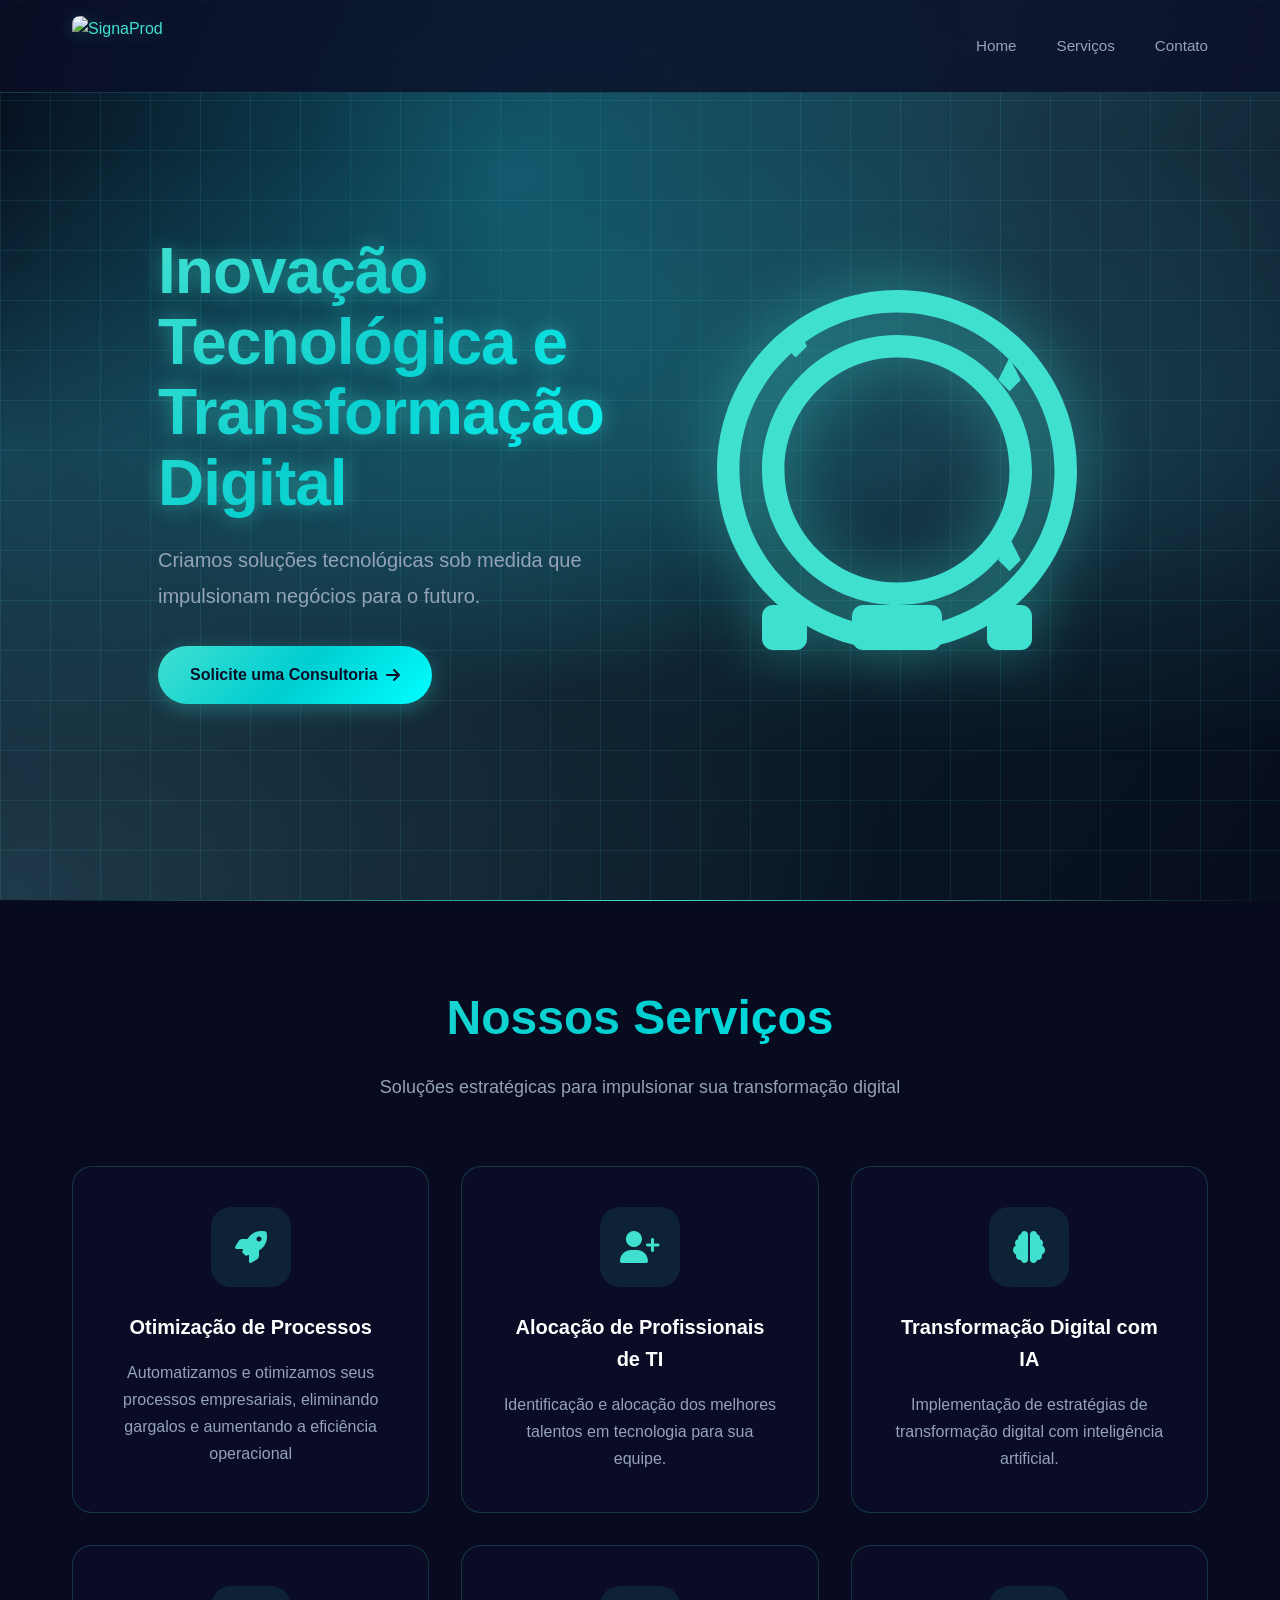
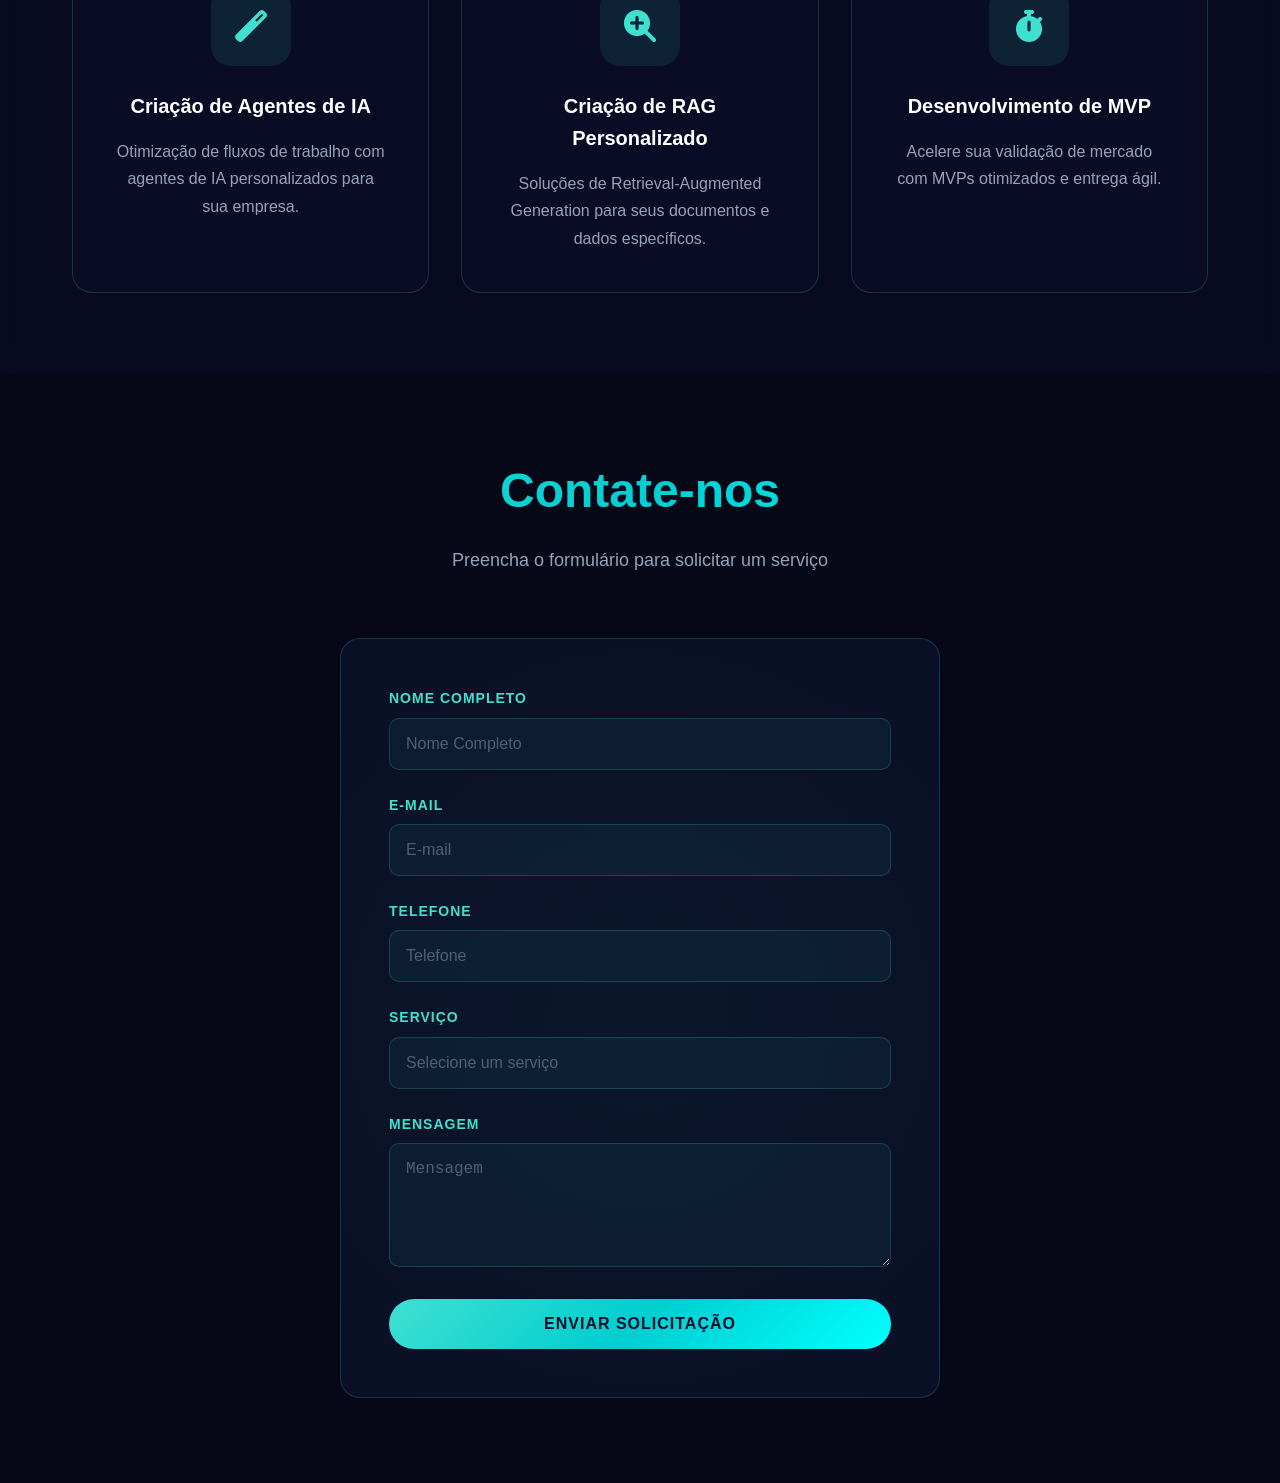
==== index.html @ 2c8c2b95 "Voltando versão" ====
<!DOCTYPE html>
<html lang="pt-BR">
<head>
    <meta charset="UTF-8">
    <meta name="viewport" content="width=device-width, initial-scale=1.0">
    <title>SignaProd - Soluções Tecnológicas e Transformação Digital</title>
    <link rel="stylesheet" href="https://cdnjs.cloudflare.com/ajax/libs/font-awesome/6.2.0/css/all.min.css">
    <style>
        * {
            margin: 0;
            padding: 0;
            box-sizing: border-box;
        }

        :root {
            --primary: #40E0D0;
            --primary-dark: #2FB5A7;
            --secondary: #00CED1;
            --accent: #00FFFF;
            --dark: #0a0e27;
            --darker: #060818;
            --light: #ffffff;
            --gray: #94a3b8;
            --gradient-primary: linear-gradient(135deg, #40E0D0 0%, #00CED1 50%, #00FFFF 100%);
            --gradient-dark: linear-gradient(135deg, #0a0e27 0%, #1a1f3a 100%);
            --gradient-mesh: radial-gradient(at 40% 20%, hsla(189, 100%, 56%, 0.3) 0px, transparent 50%),
                            radial-gradient(at 80% 0%, hsla(189, 100%, 70%, 0.2) 0px, transparent 50%),
                            radial-gradient(at 0% 50%, hsla(189, 100%, 60%, 0.2) 0px, transparent 50%),
                            radial-gradient(at 80% 50%, hsla(189, 100%, 65%, 0.15) 0px, transparent 50%),
                            radial-gradient(at 0% 100%, hsla(189, 100%, 75%, 0.2) 0px, transparent 50%);
        }

        body {
            font-family: -apple-system, BlinkMacSystemFont, 'Segoe UI', Roboto, 'Helvetica Neue', Arial, sans-serif;
            line-height: 1.6;
            color: var(--light);
            background: var(--darker);
            overflow-x: hidden;
            position: relative;
        }

        body::before {
            content: '';
            position: fixed;
            top: 0;
            left: 0;
            width: 100%;
            height: 100%;
            background: var(--gradient-mesh);
            pointer-events: none;
            z-index: 1;
        }

        /* Animated Background Grid */
        .bg-grid {
            position: fixed;
            top: 0;
            left: 0;
            width: 100%;
            height: 100%;
            background-image: 
                linear-gradient(rgba(64, 224, 208, 0.1) 1px, transparent 1px),
                linear-gradient(90deg, rgba(64, 224, 208, 0.1) 1px, transparent 1px);
            background-size: 50px 50px;
            animation: grid-move 20s linear infinite;
            z-index: 0;
        }

        @keyframes grid-move {
            0% { transform: translate(0, 0); }
            100% { transform: translate(50px, 50px); }
        }

        /* Header */
        header {
            position: fixed;
            top: 0;
            width: 100%;
            padding: 1rem 0;
            background: rgba(10, 14, 39, 0.8);
            backdrop-filter: blur(20px);
            border-bottom: 1px solid rgba(64, 224, 208, 0.2);
            z-index: 1000;
            transition: all 0.3s ease;
        }

        header.scrolled {
            padding: 0.75rem 0;
            background: rgba(10, 14, 39, 0.95);
            box-shadow: 0 10px 30px rgba(0, 0, 0, 0.5);
        }

        .container {
            max-width: 1200px;
            margin: 0 auto;
            padding: 0 2rem;
            position: relative;
            z-index: 2;
        }

        nav {
            display: flex;
            justify-content: space-between;
            align-items: center;
        }

        /* Logo SignaProd */
        .logo-signaprod {
            display: flex;
            align-items: center;
            gap: 1rem;
            text-decoration: none;
            color: var(--primary);
            transition: all 0.3s ease;
        }

        .logo-signaprod:hover {
            transform: translateY(-2px);
            filter: drop-shadow(0 5px 15px rgba(64, 224, 208, 0.5));
        }

        /* Logo da SignaProd */
        .logo-image {
            height: 60px;
            width: auto;
            border-radius: 8px;
            filter: drop-shadow(0 2px 8px rgba(64, 224, 208, 0.2));
            transition: all 0.3s ease;
        }

        .logo-signaprod:hover .logo-image {
            transform: translateY(-1px);
            filter: drop-shadow(0 4px 12px rgba(64, 224, 208, 0.3));
        }

        /* Navigation */
        .nav-links {
            display: flex;
            gap: 2.5rem;
            align-items: center;
        }

        .nav-links a {
            color: var(--gray);
            text-decoration: none;
            font-weight: 500;
            transition: all 0.3s ease;
            position: relative;
            font-size: 0.95rem;
        }

        .nav-links a::after {
            content: '';
            position: absolute;
            bottom: -5px;
            left: 0;
            width: 0;
            height: 2px;
            background: var(--gradient-primary);
            transition: width 0.3s ease;
        }

        .nav-links a:hover {
            color: var(--primary);
        }

        .nav-links a:hover::after {
            width: 100%;
        }

        /* Mobile Menu Button */
        .mobile-menu-btn {
            display: none;
            font-size: 1.5rem;
            color: var(--primary);
            cursor: pointer;
            background: none;
            border: none;
            padding: 0.5rem;
        }

        /* Mobile Menu */
        .mobile-menu {
            position: fixed;
            top: 0;
            right: -100%;
            width: 80%;
            max-width: 300px;
            height: 100vh;
            background: rgba(10, 14, 39, 0.98);
            backdrop-filter: blur(20px);
            padding: 5rem 2rem;
            transition: right 0.3s ease;
            z-index: 999;
            border-left: 1px solid rgba(64, 224, 208, 0.3);
        }

        .mobile-menu.active {
            right: 0;
        }

        .mobile-menu a {
            display: block;
            color: var(--gray);
            text-decoration: none;
            padding: 1rem 0;
            border-bottom: 1px solid rgba(64, 224, 208, 0.1);
            transition: all 0.3s ease;
        }

        .mobile-menu a:hover {
            color: var(--primary);
            padding-left: 1rem;
        }

        /* Contact Toggle Button */
        .contact-toggle {
            position: fixed;
            bottom: 2rem;
            right: 2rem;
            width: 60px;
            height: 60px;
            background: var(--gradient-primary);
            border-radius: 50%;
            display: flex;
            align-items: center;
            justify-content: center;
            cursor: pointer;
            box-shadow: 0 5px 20px rgba(64, 224, 208, 0.4);
            transition: all 0.3s ease;
            z-index: 998;
            animation: float-button 3s ease-in-out infinite;
        }

        @keyframes float-button {
            0%, 100% { transform: translateY(0); }
            50% { transform: translateY(-10px); }
        }

        .contact-toggle:hover {
            transform: scale(1.1);
            box-shadow: 0 8px 30px rgba(64, 224, 208, 0.6);
        }

        .contact-toggle i {
            font-size: 1.5rem;
            color: var(--dark);
        }

        /* Contact Menu */
        .contact-menu {
            position: fixed;
            right: -400px;
            top: 50%;
            transform: translateY(-50%);
            width: 350px;
            background: rgba(10, 14, 39, 0.95);
            backdrop-filter: blur(20px);
            border: 1px solid rgba(64, 224, 208, 0.3);
            border-radius: 20px;
            padding: 2rem;
            transition: right 0.3s ease;
            z-index: 999;
            box-shadow: 0 10px 40px rgba(0, 0, 0, 0.5);
        }

        .contact-menu.active {
            right: 2rem;
        }

        .contact-menu-close {
            position: absolute;
            top: 1rem;
            right: 1rem;
            background: none;
            border: none;
            color: var(--gray);
            font-size: 2rem;
            cursor: pointer;
            transition: color 0.3s ease;
        }

        .contact-menu-close:hover {
            color: var(--primary);
        }

        .contact-menu h3 {
            color: var(--primary);
            margin-bottom: 1rem;
            font-size: 1.5rem;
        }

        .contact-menu p {
            color: var(--gray);
            margin-bottom: 1.5rem;
        }

        .contact-menu a {
            display: inline-block;
            background: var(--gradient-primary);
            color: var(--dark);
            padding: 0.75rem 1.5rem;
            border-radius: 50px;
            text-decoration: none;
            font-weight: 600;
            transition: all 0.3s ease;
        }

        .contact-menu a:hover {
            transform: translateY(-2px);
            box-shadow: 0 5px 20px rgba(64, 224, 208, 0.4);
        }

        /* Hero Section */
        .hero {
            min-height: 100vh;
            display: flex;
            align-items: center;
            padding: 120px 0 80px;
            position: relative;
            overflow: hidden;
        }

        .hero::before {
            content: '';
            position: absolute;
            top: -50%;
            right: -50%;
            width: 200%;
            height: 200%;
            background: radial-gradient(circle at center, rgba(64, 224, 208, 0.1) 0%, transparent 70%);
            animation: rotate-slow 30s linear infinite;
        }

        @keyframes rotate-slow {
            0% { transform: rotate(0deg); }
            100% { transform: rotate(360deg); }
        }

        .hero-content {
            flex: 1;
            max-width: 600px;
            animation: fadeInLeft 1s ease;
        }

        @keyframes fadeInLeft {
            from {
                opacity: 0;
                transform: translateX(-50px);
            }
            to {
                opacity: 1;
                transform: translateX(0);
            }
        }

        .hero h1 {
            font-size: clamp(2.5rem, 5vw, 4rem);
            font-weight: 800;
            line-height: 1.1;
            margin-bottom: 1.5rem;
            background: var(--gradient-primary);
            -webkit-background-clip: text;
            -webkit-text-fill-color: transparent;
            letter-spacing: -1px;
        }

        .hero p {
            font-size: 1.25rem;
            color: var(--gray);
            margin-bottom: 2rem;
            line-height: 1.8;
        }

        .cta-button {
            display: inline-flex;
            align-items: center;
            gap: 0.5rem;
            background: var(--gradient-primary);
            color: var(--dark);
            padding: 1rem 2rem;
            border-radius: 50px;
            text-decoration: none;
            font-weight: 600;
            font-size: 1rem;
            transition: all 0.3s ease;
            box-shadow: 0 5px 20px rgba(64, 224, 208, 0.3);
            position: relative;
            overflow: hidden;
        }

        .cta-button::before {
            content: '';
            position: absolute;
            top: 0;
            left: -100%;
            width: 100%;
            height: 100%;
            background: rgba(255, 255, 255, 0.2);
            transition: left 0.3s ease;
        }

        .cta-button:hover {
            transform: translateY(-3px);
            box-shadow: 0 8px 30px rgba(64, 224, 208, 0.5);
        }

        .cta-button:hover::before {
            left: 100%;
        }

        /* Hero Image */
        .hero-image {
            flex: 1;
            display: flex;
            justify-content: center;
            align-items: center;
            position: relative;
            animation: fadeInRight 1s ease;
        }

        @keyframes fadeInRight {
            from {
                opacity: 0;
                transform: translateX(50px);
            }
            to {
                opacity: 1;
                transform: translateX(0);
            }
        }

        .hero-image svg {
            width: 100%;
            max-width: 500px;
            height: auto;
            filter: drop-shadow(0 0 30px rgba(64, 224, 208, 0.5));
            animation: float 6s ease-in-out infinite;
        }

        @keyframes float {
            0%, 100% {
                transform: translateY(0) rotate(0deg);
            }
            50% {
                transform: translateY(-20px) rotate(5deg);
            }
        }

        /* Services Section */
        .services {
            padding: 5rem 0;
            background: rgba(10, 14, 39, 0.5);
            backdrop-filter: blur(10px);
            position: relative;
        }

        .services::before {
            content: '';
            position: absolute;
            top: 0;
            left: 0;
            right: 0;
            height: 1px;
            background: linear-gradient(90deg, transparent, var(--primary), transparent);
        }

        .section-title {
            text-align: center;
            margin-bottom: 4rem;
        }

        .section-title h2 {
            font-size: clamp(2rem, 4vw, 3rem);
            font-weight: 800;
            margin-bottom: 1rem;
            background: var(--gradient-primary);
            -webkit-background-clip: text;
            -webkit-text-fill-color: transparent;
        }

        .section-title p {
            font-size: 1.125rem;
            color: var(--gray);
        }

        .services-grid {
            display: grid;
            grid-template-columns: repeat(auto-fit, minmax(280px, 1fr));
            gap: 2rem;
        }

        .service-card {
            background: rgba(10, 14, 39, 0.8);
            border: 1px solid rgba(64, 224, 208, 0.2);
            border-radius: 20px;
            padding: 2.5rem;
            text-align: center;
            transition: all 0.3s ease;
            position: relative;
            overflow: hidden;
            cursor: pointer;
        }

        .service-card::before {
            content: '';
            position: absolute;
            top: -2px;
            left: -2px;
            right: -2px;
            bottom: -2px;
            background: var(--gradient-primary);
            border-radius: 20px;
            opacity: 0;
            transition: opacity 0.3s ease;
            z-index: -1;
        }

        .service-card:hover {
            transform: translateY(-10px);
            border-color: transparent;
            cursor: pointer;
        }

        .service-link {
            position: absolute;
            bottom: 1rem;
            right: 1rem;
            display: flex;
            align-items: center;
            gap: 0.5rem;
            color: var(--primary);
            font-size: 0.9rem;
            font-weight: 600;
            opacity: 0;
            transform: translateX(10px);
            transition: all 0.3s ease;
        }

        .service-card:hover .service-link {
            opacity: 1;
            transform: translateX(0);
        }

        .service-card:hover::before {
            opacity: 1;
        }

        .service-icon {
            width: 80px;
            height: 80px;
            margin: 0 auto 1.5rem;
            background: rgba(64, 224, 208, 0.1);
            border-radius: 20px;
            display: flex;
            align-items: center;
            justify-content: center;
            font-size: 2rem;
            color: var(--primary);
            transition: all 0.3s ease;
        }

        .service-card:hover .service-icon {
            background: var(--gradient-primary);
            color: var(--dark);
            transform: scale(1.1);
        }
        .service-card:hover h3,
        .service-card:hover p {
        color: #000000 !important;
        }

        .service-card h3 {
            font-size: 1.25rem;
            margin-bottom: 1rem;
            color: var(--light);
        }

        .service-card p {
            color: var(--gray);
            line-height: 1.7;
        }

        /* Contact Section */
        .contact {
            padding: 5rem 0;
            position: relative;
        }

        .contact-content {
            max-width: 600px;
            margin: 0 auto;
        }

        .contact-form {
            background: rgba(10, 14, 39, 0.8);
            border: 1px solid rgba(64, 224, 208, 0.2);
            border-radius: 20px;
            padding: 3rem;
            position: relative;
            overflow: hidden;
        }

        .contact-form::before {
            content: '';
            position: absolute;
            top: -50%;
            right: -50%;
            width: 200%;
            height: 200%;
            background: radial-gradient(circle at center, rgba(64, 224, 208, 0.05) 0%, transparent 70%);
            animation: rotate-slow 30s linear infinite;
        }

        .form-group {
            margin-bottom: 1.5rem;
            position: relative;
            z-index: 1;
        }

        .form-group label {
            display: block;
            color: var(--primary);
            margin-bottom: 0.5rem;
            font-weight: 600;
            font-size: 0.875rem;
            text-transform: uppercase;
            letter-spacing: 1px;
        }

        .form-group input,
        .form-group textarea {
            width: 100%;
            padding: 1rem;
            background: rgba(64, 224, 208, 0.05);
            border: 1px solid rgba(64, 224, 208, 0.2);
            border-radius: 10px;
            color: var(--light);
            font-size: 1rem;
            transition: all 0.3s ease;
        }

        .form-group input:focus,
        .form-group textarea:focus {
            outline: none;
            border-color: var(--primary);
            background: rgba(64, 224, 208, 0.1);
            box-shadow: 0 0 20px rgba(64, 224, 208, 0.2);
        }

        .form-group input::placeholder,
        .form-group textarea::placeholder {
            color: rgba(148, 163, 184, 0.5);
        }

        .form-group textarea {
            resize: vertical;
            min-height: 120px;
        }

        .submit-btn {
            width: 100%;
            padding: 1rem 2rem;
            background: var(--gradient-primary);
            color: var(--dark);
            border: none;
            border-radius: 50px;
            font-size: 1rem;
            font-weight: 700;
            cursor: pointer;
            transition: all 0.3s ease;
            text-transform: uppercase;
            letter-spacing: 1px;
            position: relative;
            overflow: hidden;
        }

        .submit-btn::before {
            content: '';
            position: absolute;
            top: 0;
            left: -100%;
            width: 100%;
            height: 100%;
            background: rgba(255, 255, 255, 0.2);
            transition: left 0.3s ease;
        }

        .submit-btn:hover {
            transform: translateY(-3px);
            box-shadow: 0 10px 30px rgba(64, 224, 208, 0.4);
        }

        .submit-btn:hover::before {
            left: 100%;
        }

        /* Service Popup */
        .overlay {
            position: fixed;
            top: 0;
            left: 0;
            width: 100%;
            height: 100%;
            background: rgba(0, 0, 0, 0.8);
            opacity: 0;
            visibility: hidden;
            transition: all 0.3s ease;
            z-index: 1001;
        }

        .overlay.active {
            opacity: 1;
            visibility: visible;
        }

        .service-popup {
            position: fixed;
            top: 50%;
            left: 50%;
            transform: translate(-50%, -50%) scale(0.9);
            background: rgba(10, 14, 39, 0.98);
            border: 1px solid rgba(64, 224, 208, 0.3);
            border-radius: 20px;
            padding: 2rem;
            width: 90%;
            max-width: 400px;
            opacity: 0;
            visibility: hidden;
            transition: all 0.3s ease;
            z-index: 1002;
        }

        .service-popup.active {
            opacity: 1;
            visibility: visible;
            transform: translate(-50%, -50%) scale(1);
        }

        .service-option {
            padding: 1rem;
            margin: 0.5rem 0;
            background: rgba(64, 224, 208, 0.1);
            border: 1px solid rgba(64, 224, 208, 0.2);
            border-radius: 10px;
            cursor: pointer;
            transition: all 0.3s ease;
            color: var(--light);
            text-align: center;
        }

        .service-option:hover {
            background: var(--gradient-primary);
            color: var(--dark);
            transform: translateX(10px);
        }

        /* Particles Animation */
        .particles {
            position: fixed;
            top: 0;
            left: 0;
            width: 100%;
            height: 100%;
            overflow: hidden;
            z-index: 0;
        }

        .particle {
            position: absolute;
            width: 2px;
            height: 2px;
            background: var(--primary);
            border-radius: 50%;
            opacity: 0.5;
            animation: particle-float 15s infinite linear;
        }

        @keyframes particle-float {
            0% {
                transform: translateY(100vh) translateX(0);
                opacity: 0;
            }
            10% {
                opacity: 0.5;
            }
            90% {
                opacity: 0.5;
            }
            100% {
                transform: translateY(-100vh) translateX(100px);
                opacity: 0;
            }
        }

        /* Responsive */
        @media (max-width: 768px) {
            .nav-links {
                display: none;
            }

            .mobile-menu-btn {
                display: block;
            }

            .hero {
                flex-direction: column;
                text-align: center;
            }

            .hero-content {
                margin-bottom: 3rem;
            }

            .hero-image svg {
                max-width: 300px;
            }

            .contact-menu {
                width: calc(100% - 4rem);
                max-width: 350px;
            }

            .services-grid {
                grid-template-columns: 1fr;
            }

            .logo-image {
                height: 45px;
            }
        }

        /* Loading State */
        .loading {
            position: fixed;
            top: 0;
            left: 0;
            width: 100%;
            height: 100%;
            background: var(--darker);
            display: flex;
            align-items: center;
            justify-content: center;
            z-index: 9999;
            transition: opacity 0.5s ease;
        }

        .loading.hidden {
            opacity: 0;
            pointer-events: none;
        }

        .loading-spinner {
            width: 60px;
            height: 60px;
            border: 3px solid rgba(64, 224, 208, 0.2);
            border-top-color: var(--primary);
            border-radius: 50%;
            animation: spin 1s linear infinite;
        }

        @keyframes spin {
            to { transform: rotate(360deg); }
        }

        /* Glow Effects */
        .glow-text {
            text-shadow: 0 0 20px rgba(64, 224, 208, 0.5);
        }

        .glow-box {
            box-shadow: 0 0 30px rgba(64, 224, 208, 0.3);
        }
    </style>
</head>
<body>
    <!-- Loading Screen -->
    <div class="loading" id="loading">
        <div class="loading-spinner"></div>
    </div>

    <!-- Background Elements -->
    <div class="bg-grid"></div>
    <div class="particles" id="particles"></div>

    <!-- Header -->
    <header id="header">
        <div class="container">
            <nav>
                <a href="#home" class="logo-signaprod">
                    <img src="https://i.ibb.co/RV5vP4r/66fc7b5e-eae2-4f92-9c24-30804761e6ff.jpg" alt="SignaProd" class="logo-image">
                </a>
                
                <div class="nav-links">
                    <a href="#home">Home</a>
                    <a href="#services">Serviços</a>
                    <a href="#contact">Contato</a>
                </div>
                
                <div class="mobile-menu-btn" onclick="toggleMobileMenu()">☰</div>
            </nav>
        </div>
    </header>

    <!-- Mobile Menu -->
    <div class="mobile-menu" id="mobileMenu">
        <a href="#home" onclick="toggleMobileMenu()">Início</a>
        <a href="#services" onclick="toggleMobileMenu()">Serviços</a>
        <a href="#contact" onclick="toggleMobileMenu()">Contato</a>
    </div>

    <!-- Hero Section -->
    <section id="home" class="hero">
        <div class="container" style="display: flex; align-items: center; gap: 4rem;">
            <div class="hero-content">
                <h1 class="glow-text">Inovação Tecnológica e Transformação Digital</h1>
                <p>Criamos soluções tecnológicas sob medida que impulsionam negócios para o futuro.</p>
                <a href="#contact" class="cta-button">
                    Solicite uma Consultoria
                    <i class="fas fa-arrow-right"></i>
                </a>
            </div>
            <div class="hero-image">
                <svg xmlns="http://www.w3.org/2000/svg" viewBox="0 0 200 200">
                    <g fill="#40E0D0">
                        <path d="M100 20c-44.1 0-80 35.9-80 80s35.9 80 80 80 80-35.9 80-80-35.9-80-80-80zm0 150c-38.6 0-70-31.4-70-70s31.4-70 70-70 70 31.4 70 70-31.4 70-70 70z"/>
                        <path d="M100 40c-33.1 0-60 26.9-60 60s26.9 60 60 60 60-26.9 60-60-26.9-60-60-60zm0 110c-27.6 0-50-22.4-50-50s22.4-50 50-50 50 22.4 50 50-22.4 50-50 50z"/>
                        <path d="M30 100H170M100 30V170"/>
                        <path d="M41 60L159 140M41 140L159 60"/>
                        <rect x="80" y="160" width="40" height="20" rx="5"/>
                        <rect x="40" y="160" width="20" height="20" rx="5"/>
                        <rect x="140" y="160" width="20" height="20" rx="5"/>
                        <path d="M145 140 L150 130 L155 140 L150 145 Z"/>
                        <path d="M50 45 L55 35 L60 45 L55 50 Z"/>
                        <path d="M145 60 L150 50 L155 60 L150 65 Z"/>
                    </g>
                </svg>
            </div>
        </div>
    </section>

    <!-- Services Section -->
    <section id="services" class="services">
        <div class="container">
            <div class="section-title">
                <h2>Nossos Serviços</h2>
                <p>Soluções estratégicas para impulsionar sua transformação digital</p>
            </div>
            <div class="services-grid">
                <div class="service-card" onclick="window.location.href='servicos/otimizacao-de-processos.html'">
                    <div class="service-icon">
                        <i class="fas fa-rocket"></i>
                    </div>
                    <h3>Otimização de Processos</h3>
                    <p>Automatizamos e otimizamos seus processos empresariais, eliminando gargalos e aumentando a eficiência operacional </p>
                    <div class="service-link">
                        <span>Saiba mais</span>
                        <i class="fas fa-arrow-right"></i>
                    </div>
                </div>
                <div class="service-card" onclick="window.location.href='servicos/alocacao-profissionais.html'">
                    <div class="service-icon">
                        <i class="fas fa-user-plus"></i>
                    </div>
                    <h3>Alocação de Profissionais de TI</h3>
                    <p>Identificação e alocação dos melhores talentos em tecnologia para sua equipe.</p>
                    <div class="service-link">
                        <span>Saiba mais</span>
                        <i class="fas fa-arrow-right"></i>
                    </div>
                </div>
                <div class="service-card" onclick="window.location.href='servicos/transformacao-digital.html'">
                    <div class="service-icon">
                        <i class="fas fa-brain"></i>
                    </div>
                    <h3>Transformação Digital com IA</h3>
                    <p>Implementação de estratégias de transformação digital com inteligência artificial.</p>
                    <div class="service-link">
                        <span>Saiba mais</span>
                        <i class="fas fa-arrow-right"></i>
                    </div>
                </div>
                <div class="service-card" onclick="window.location.href='servicos/agentes-ia.html'">
                    <div class="service-icon">
                        <i class="fas fa-magic"></i>
                    </div>
                    <h3>Criação de Agentes de IA</h3>
                    <p>Otimização de fluxos de trabalho com agentes de IA personalizados para sua empresa.</p>
                    <div class="service-link">
                        <span>Saiba mais</span>
                        <i class="fas fa-arrow-right"></i>
                    </div>
                </div>
                <div class="service-card" onclick="window.location.href='servicos/rag-personalizado.html'">
                    <div class="service-icon">
                        <i class="fas fa-search-plus"></i>
                    </div>
                    <h3>Criação de RAG Personalizado</h3>
                    <p>Soluções de Retrieval-Augmented Generation para seus documentos e dados específicos.</p>
                    <div class="service-link">
                        <span>Saiba mais</span>
                        <i class="fas fa-arrow-right"></i>
                    </div>
                </div>
                <div class="service-card" onclick="window.location.href='servicos/desenvolvimento-mvp.html'">
                    <div class="service-icon">
                        <i class="fas fa-stopwatch"></i>
                    </div>
                    <h3>Desenvolvimento de MVP</h3>
                    <p>Acelere sua validação de mercado com MVPs otimizados e entrega ágil.</p>
                    <div class="service-link">
                        <span>Saiba mais</span>
                        <i class="fas fa-arrow-right"></i>
                    </div>
                </div>
            </div>
        </div>
    </section>

    <!-- Contact Section -->
    <section id="contact" class="contact">
        <div class="container">
            <div class="section-title">
                <h2>Contate-nos</h2>
                <p>Preencha o formulário para solicitar um serviço</p>
            </div>
            <div class="contact-content">
                <div class="contact-form">
                    <!-- 
                        IMPORTANTE: Este formulário usa Formspree
                        Para configurar seu email:
                        1. Acesse https://formspree.io
                        2. Crie uma conta gratuita
                        3. Crie um novo formulário
                        4. Substitua 'SEU_EMAIL@gmail.com' pelo seu email real
                        5. Ou substitua toda a action pelo novo endpoint do Formspree
                    -->
                    <form id="contactForm" action="https://formspree.io/f/xyzjnkor" method="POST">
                        <div class="form-group">
                            <label for="name">Nome Completo</label>
                            <input type="text" id="name" name="name" placeholder="Nome Completo" required>
                        </div>
                        <div class="form-group">
                            <label for="email">E-mail</label>
                            <input type="email" id="email" name="email" placeholder="E-mail" required>
                        </div>
                        <div class="form-group">
                            <label for="phone">Telefone</label>
                            <input type="tel" id="phone" name="phone" placeholder="Telefone" required>
                        </div>
                        <div class="form-group">
                            <label for="selectedService">Serviço</label>
                            <input type="text" id="selectedService" name="service" placeholder="Selecione um serviço" readonly onclick="openServicePopup()" required style="cursor: pointer;">
                        </div>
                        <div class="form-group">
                            <label for="message">Mensagem</label>
                            <textarea id="message" name="message" placeholder="Mensagem" rows="5" required></textarea>
                        </div>
                        <button type="submit" class="submit-btn" id="submitBtn">Enviar Solicitação</button>
                    </form>
                </div>
            </div>
        </div>
    </section>

    <!-- Service Selection Popup -->
    <div class="overlay" id="serviceOverlay" onclick="closeServicePopup()"></div>
    <div class="service-popup" id="servicePopup">
        <div class="service-popup-content">
            <div class="service-option" onclick="selectService('Otimização de Processos')">Otimização de Processos</div>
            <div class="service-option" onclick="selectService('Alocação de Profissionais de TI')">Alocação de Profissionais de TI</div>
            <div class="service-option" onclick="selectService('Transformação Digital com IA')">Transformação Digital com IA</div>
            <div class="service-option" onclick="selectService('Criação de Agentes de IA')">Criação de Agentes de IA</div>
            <div class="service-option" onclick="selectService('Criação de RAG Personalizado')">Criação de RAG Personalizado</div>
            <div class="service-option" onclick="selectService('Desenvolvimento de MVP')">Desenvolvimento de MVP</div>
        </div>
    </div>

    <script>
        // Loading Screen
        window.addEventListener('load', function() {
            setTimeout(() => {
                document.getElementById('loading').classList.add('hidden');
            }, 500);
        });

        // Header Scroll Effect
        window.addEventListener('scroll', function() {
            const header = document.getElementById('header');
            if (window.scrollY > 50) {
                header.classList.add('scrolled');
            } else {
                header.classList.remove('scrolled');
            }
        });

        // Smooth Scrolling
        document.querySelectorAll('a[href^="#"]').forEach(anchor => {
            anchor.addEventListener('click', function (e) {
                e.preventDefault();
                const target = document.querySelector(this.getAttribute('href'));
                if (target) {
                    target.scrollIntoView({
                        behavior: 'smooth',
                        block: 'start'
                    });
                }
            });
        });

        // Particles Generation
        function createParticles() {
            const particlesContainer = document.getElementById('particles');
            const particleCount = 30;

            for (let i = 0; i < particleCount; i++) {
                const particle = document.createElement('div');
                particle.className = 'particle';
                particle.style.left = Math.random() * 100 + '%';
                particle.style.animationDelay = Math.random() * 15 + 's';
                particle.style.animationDuration = (15 + Math.random() * 10) + 's';
                particlesContainer.appendChild(particle);
            }
        }

        createParticles();

        // Contact Menu Toggle
        function toggleContactMenu() {
            const menu = document.getElementById('contactMenu');
            const overlay = document.getElementById('serviceOverlay');
            menu.classList.toggle('active');
            if (menu.classList.contains('active')) {
                overlay.classList.add('active');
            } else {
                overlay.classList.remove('active');
            }
        }

        // Mobile Menu Toggle
        function toggleMobileMenu() {
            const menu = document.getElementById('mobileMenu');
            menu.classList.toggle('active');
        }

        // Service Popup Functions
        function openServicePopup() {
            document.getElementById('servicePopup').classList.add('active');
            document.getElementById('serviceOverlay').classList.add('active');
        }

        function closeServicePopup() {
            document.getElementById('servicePopup').classList.remove('active');
            document.getElementById('serviceOverlay').classList.remove('active');
            // Also close contact menu if open
            document.getElementById('contactMenu').classList.remove('active');
        }

        function selectService(service) {
            document.getElementById('selectedService').value = service;
            closeServicePopup();
        }

        // Função para rolar suavemente até o contato
        function scrollToContact() {
            const contactSection = document.getElementById('contact');
            if (contactSection) {
                contactSection.scrollIntoView({
                    behavior: 'smooth',
                    block: 'start'
                });
            }
        }

        // Form Submission
        document.getElementById('contactForm').addEventListener('submit', function(e) {
            e.preventDefault();
            
            const form = this;
            const submitBtn = document.getElementById('submitBtn');
            const originalText = submitBtn.innerHTML;
            
            // Validação adicional
            const email = form.email.value;
            const phone = form.phone.value;
            
            // Validação de email
            const emailRegex = /^[^\s@]+@[^\s@]+\.[^\s@]+$/;
            if (!emailRegex.test(email)) {
                alert('Por favor, insira um email válido.');
                return;
            }
            
            // Validação de telefone brasileiro
            const phoneRegex = /^\(\d{2}\) \d{4,5}-\d{4}$/;
            if (!phoneRegex.test(phone)) {
                alert('Por favor, insira um telefone válido no formato (XX) XXXXX-XXXX');
                return;
            }
            
            // Mostrar loading
            submitBtn.innerHTML = '<i class="fas fa-spinner fa-spin"></i> Enviando...';
            submitBtn.disabled = true;
            
            // Para Formspree funcionar:
            // 1. Substitua 'SEU_EMAIL@gmail.com' no action do form pelo seu email real
            // 2. Ou crie uma conta em formspree.io e use o endpoint fornecido
            
            const formData = new FormData(form);
            
            fetch(form.action, {
                method: 'POST',
                body: formData,
                headers: {
                    'Accept': 'application/json'
                }
            })
            .then(response => {
                if (response.ok) {
                    // Sucesso
                    submitBtn.innerHTML = '<i class="fas fa-check"></i> Enviado com Sucesso!';
                    submitBtn.style.background = 'linear-gradient(135deg, #10b981 0%, #059669 100%)';
                    
                    setTimeout(() => {
                        alert('Mensagem enviada com sucesso! Entraremos em contato em breve.');
                        form.reset();
                        submitBtn.innerHTML = originalText;
                        submitBtn.style.background = '';
                        submitBtn.disabled = false;
                        window.location.href = '#home';
                    }, 2000);
                } else {
                    throw new Error('Erro ao enviar');
                }
            })
            .catch(error => {
                submitBtn.innerHTML = '<i class="fas fa-times"></i> Erro ao Enviar';
                submitBtn.style.background = 'linear-gradient(135deg, #ef4444 0%, #dc2626 100%)';
                
                setTimeout(() => {
                    alert('Erro ao enviar o formulário. Por favor, tente novamente ou entre em contato por email: comercial@signaprod.com');
                    submitBtn.innerHTML = originalText;
                    submitBtn.style.background = '';
                    submitBtn.disabled = false;
                }, 2000);
            });
        });

        // Phone Mask
        const phoneInput = document.getElementById('phone');
        phoneInput.addEventListener('input', function(e) {
            let value = e.target.value.replace(/\D/g, '');
            if (value.length > 0) {
                if (value.length <= 10) {
                    value = value.replace(/(\d{2})(\d{4})(\d{4})/, '($1) $2-$3');
                } else {
                    value = value.replace(/(\d{2})(\d{5})(\d{4})/, '($1) $2-$3');
                }
            }
            e.target.value = value;
        });

        // Intersection Observer for Animations
        const observerOptions = {
            threshold: 0.1,
            rootMargin: '0px 0px -100px 0px'
        };

        const observer = new IntersectionObserver(function(entries) {
            entries.forEach(entry => {
                if (entry.isIntersecting) {
                    entry.target.style.opacity = '1';
                    entry.target.style.transform = 'translateY(0)';
                }
            });
        }, observerOptions);

        // Observe service cards
        document.querySelectorAll('.service-card').forEach((card, index) => {
            card.style.opacity = '0';
            card.style.transform = 'translateY(30px)';
            card.style.transition = `all 0.6s ease ${index * 0.1}s`;
            observer.observe(card);
        });

        // Add hover effects
        document.querySelectorAll('.cta-button, .submit-btn').forEach(button => {
            button.addEventListener('mouseenter', function(e) {
                const x = e.pageX - this.offsetLeft;
                const y = e.pageY - this.offsetTop;
                
                const ripple = document.createElement('span');
                ripple.style.position = 'absolute';
                ripple.style.left = x + 'px';
                ripple.style.top = y + 'px';
                ripple.style.transform = 'translate(-50%, -50%)';
                ripple.style.width = '0';
                ripple.style.height = '0';
                ripple.style.borderRadius = '50%';
                ripple.style.background = 'rgba(255, 255, 255, 0.5)';
                ripple.style.animation = 'ripple-effect 0.6s ease-out';
                ripple.style.pointerEvents = 'none';
                
                this.appendChild(ripple);
                
                setTimeout(() => ripple.remove(), 600);
            });
        });

        // Add ripple animation
        const style = document.createElement('style');
        style.textContent = `
            @keyframes ripple-effect {
                to {
                    width: 200px;
                    height: 200px;
                    opacity: 0;
                }
            }
        `;
        document.head.appendChild(style);
    </script>
</body>
</html>
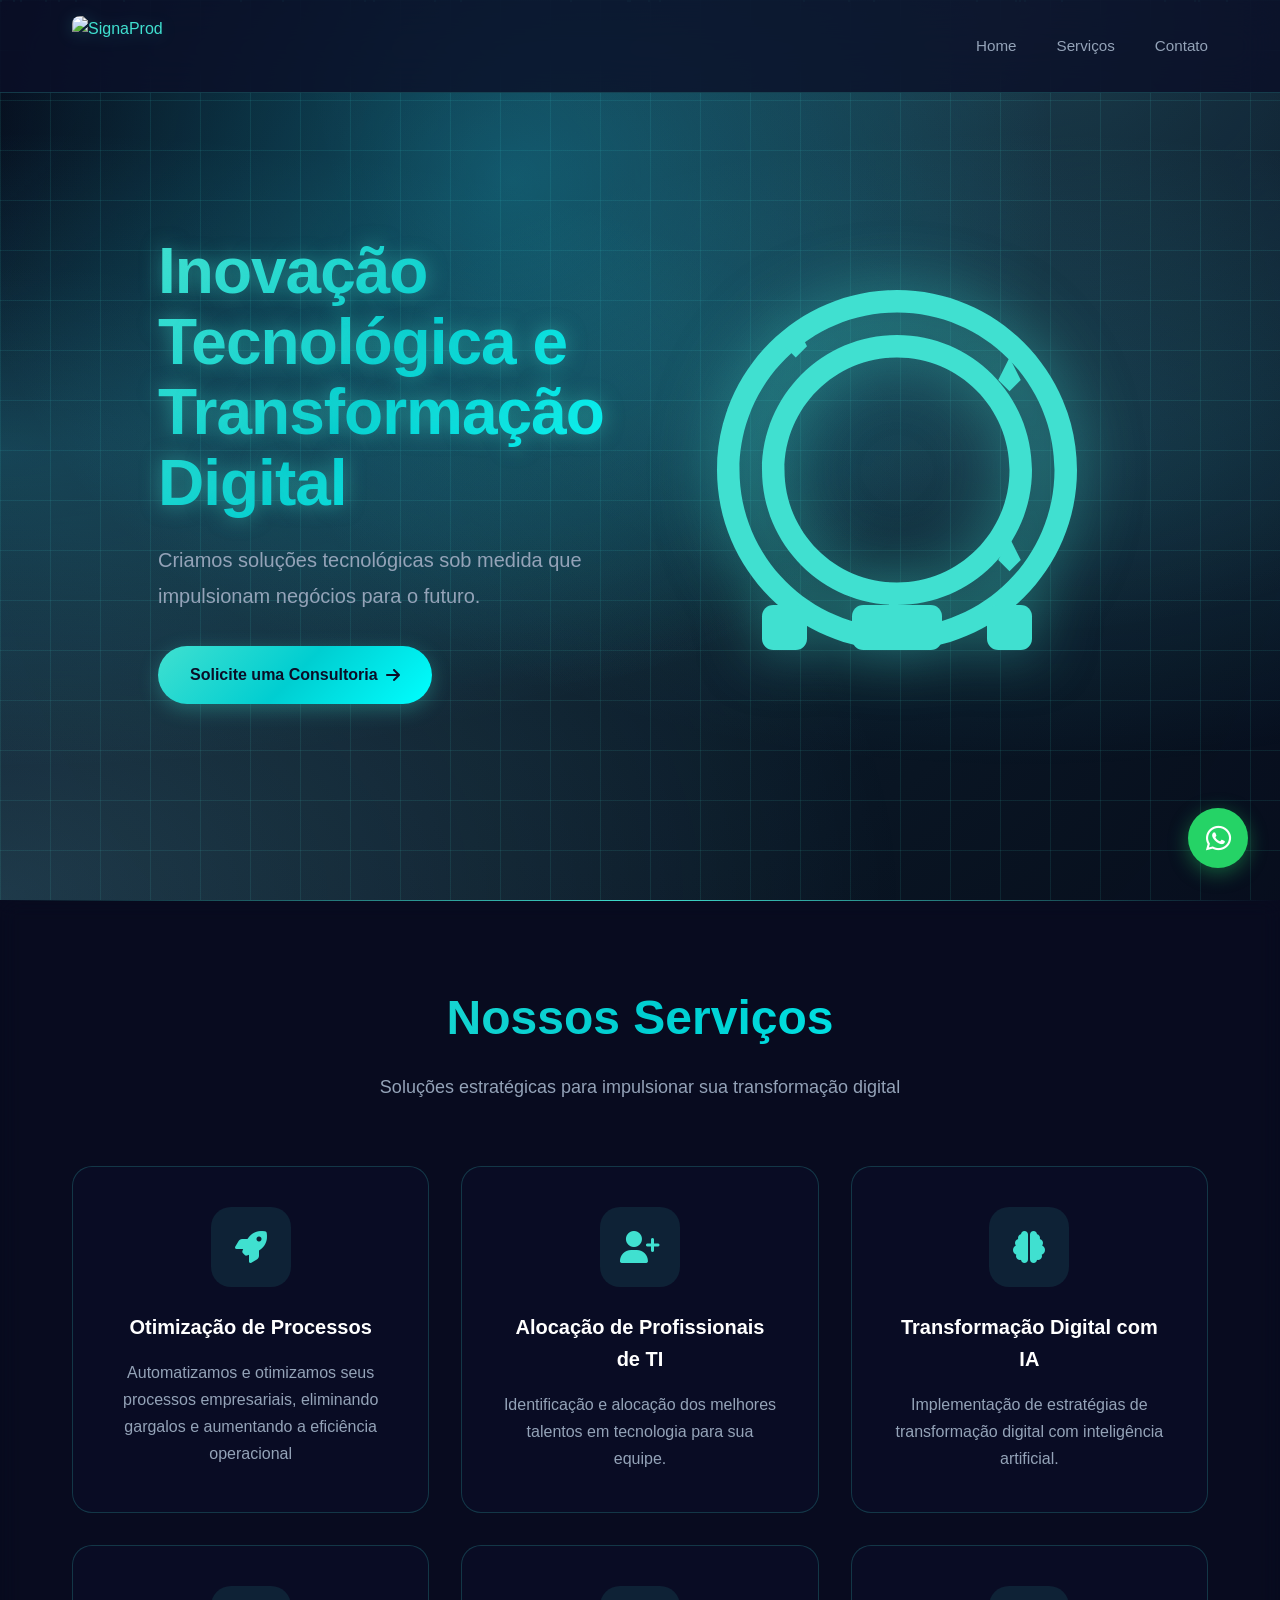
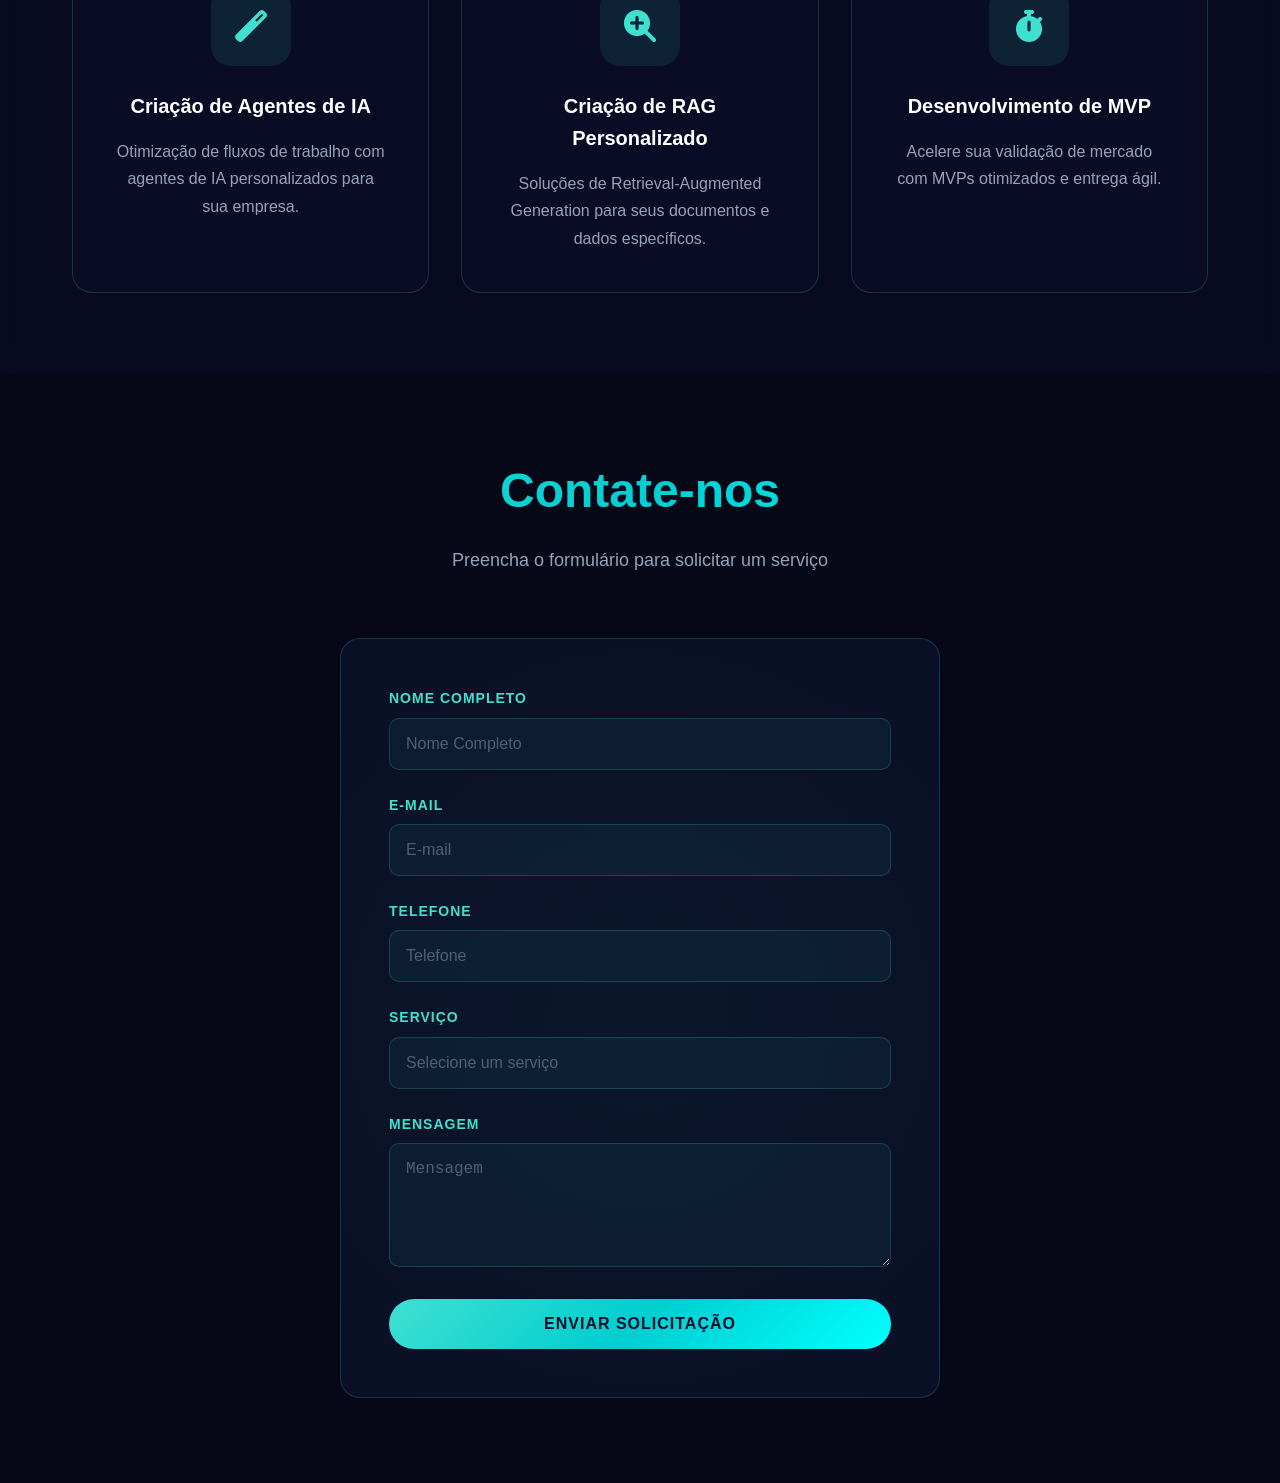
==== commit 75ddbe6a: "Refactor WhatsApp button and form validation Updated the WhatsApp button styles and functionality, i" ====
--- a/index.html
+++ b/index.html
@@ -213,23 +213,24 @@
             padding-left: 1rem;
         }
 
-        /* Contact Toggle Button */
-        .contact-toggle {
+        /* WhatsApp Button */
+        .whatsapp-button {
             position: fixed;
             bottom: 2rem;
             right: 2rem;
             width: 60px;
             height: 60px;
-            background: var(--gradient-primary);
+            background: #25D366;
             border-radius: 50%;
             display: flex;
             align-items: center;
             justify-content: center;
             cursor: pointer;
-            box-shadow: 0 5px 20px rgba(64, 224, 208, 0.4);
+            box-shadow: 0 5px 20px rgba(37, 211, 102, 0.4);
             transition: all 0.3s ease;
             z-index: 998;
             animation: float-button 3s ease-in-out infinite;
+            text-decoration: none;
         }
 
         @keyframes float-button {
@@ -237,14 +238,38 @@
             50% { transform: translateY(-10px); }
         }
 
-        .contact-toggle:hover {
+        .whatsapp-button:hover {
             transform: scale(1.1);
-            box-shadow: 0 8px 30px rgba(64, 224, 208, 0.6);
-        }
-
-        .contact-toggle i {
-            font-size: 1.5rem;
-            color: var(--dark);
+            box-shadow: 0 8px 30px rgba(37, 211, 102, 0.6);
+        }
+
+        .whatsapp-button i {
+            font-size: 1.8rem;
+            color: #ffffff;
+        }
+
+        /* Tooltip do WhatsApp */
+        .whatsapp-button::before {
+            content: 'Fale Conosco';
+            position: absolute;
+            right: 70px;
+            background: rgba(37, 211, 102, 0.95);
+            color: white;
+            padding: 0.5rem 1rem;
+            border-radius: 10px;
+            font-size: 0.875rem;
+            font-weight: 600;
+            white-space: nowrap;
+            opacity: 0;
+            visibility: hidden;
+            transition: all 0.3s ease;
+            box-shadow: 0 3px 10px rgba(0, 0, 0, 0.3);
+        }
+
+        .whatsapp-button:hover::before {
+            opacity: 1;
+            visibility: visible;
+            right: 75px;
         }
 
         /* Contact Menu */
@@ -827,6 +852,21 @@
 
             .logo-image {
                 height: 45px;
+            }
+
+            .whatsapp-button {
+                width: 55px;
+                height: 55px;
+                bottom: 1.5rem;
+                right: 1.5rem;
+            }
+
+            .whatsapp-button i {
+                font-size: 1.6rem;
+            }
+
+            .whatsapp-button::before {
+                display: none;
             }
         }
 
@@ -908,6 +948,11 @@
         <a href="#services" onclick="toggleMobileMenu()">Serviços</a>
         <a href="#contact" onclick="toggleMobileMenu()">Contato</a>
     </div>
+
+    <!-- WhatsApp Button -->
+    <a href="https://wa.me/551331501569" target="_blank" class="whatsapp-button" aria-label="Fale conosco pelo WhatsApp">
+        <i class="fab fa-whatsapp"></i>
+    </a>
 
     <!-- Hero Section -->
     <section id="home" class="hero">
@@ -1026,15 +1071,6 @@
             </div>
             <div class="contact-content">
                 <div class="contact-form">
-                    <!-- 
-                        IMPORTANTE: Este formulário usa Formspree
-                        Para configurar seu email:
-                        1. Acesse https://formspree.io
-                        2. Crie uma conta gratuita
-                        3. Crie um novo formulário
-                        4. Substitua 'SEU_EMAIL@gmail.com' pelo seu email real
-                        5. Ou substitua toda a action pelo novo endpoint do Formspree
-                    -->
                     <form id="contactForm" action="https://formspree.io/f/xyzjnkor" method="POST">
                         <div class="form-group">
                             <label for="name">Nome Completo</label>
@@ -1125,18 +1161,6 @@
 
         createParticles();
 
-        // Contact Menu Toggle
-        function toggleContactMenu() {
-            const menu = document.getElementById('contactMenu');
-            const overlay = document.getElementById('serviceOverlay');
-            menu.classList.toggle('active');
-            if (menu.classList.contains('active')) {
-                overlay.classList.add('active');
-            } else {
-                overlay.classList.remove('active');
-            }
-        }
-
         // Mobile Menu Toggle
         function toggleMobileMenu() {
             const menu = document.getElementById('mobileMenu');
@@ -1152,24 +1176,11 @@
         function closeServicePopup() {
             document.getElementById('servicePopup').classList.remove('active');
             document.getElementById('serviceOverlay').classList.remove('active');
-            // Also close contact menu if open
-            document.getElementById('contactMenu').classList.remove('active');
         }
 
         function selectService(service) {
             document.getElementById('selectedService').value = service;
             closeServicePopup();
-        }
-
-        // Função para rolar suavemente até o contato
-        function scrollToContact() {
-            const contactSection = document.getElementById('contact');
-            if (contactSection) {
-                contactSection.scrollIntoView({
-                    behavior: 'smooth',
-                    block: 'start'
-                });
-            }
         }
 
         // Form Submission
@@ -1180,31 +1191,23 @@
             const submitBtn = document.getElementById('submitBtn');
             const originalText = submitBtn.innerHTML;
             
-            // Validação adicional
             const email = form.email.value;
             const phone = form.phone.value;
             
-            // Validação de email
             const emailRegex = /^[^\s@]+@[^\s@]+\.[^\s@]+$/;
             if (!emailRegex.test(email)) {
                 alert('Por favor, insira um email válido.');
                 return;
             }
             
-            // Validação de telefone brasileiro
             const phoneRegex = /^\(\d{2}\) \d{4,5}-\d{4}$/;
             if (!phoneRegex.test(phone)) {
                 alert('Por favor, insira um telefone válido no formato (XX) XXXXX-XXXX');
                 return;
             }
             
-            // Mostrar loading
             submitBtn.innerHTML = '<i class="fas fa-spinner fa-spin"></i> Enviando...';
             submitBtn.disabled = true;
-            
-            // Para Formspree funcionar:
-            // 1. Substitua 'SEU_EMAIL@gmail.com' no action do form pelo seu email real
-            // 2. Ou crie uma conta em formspree.io e use o endpoint fornecido
             
             const formData = new FormData(form);
             
@@ -1217,7 +1220,6 @@
             })
             .then(response => {
                 if (response.ok) {
-                    // Sucesso
                     submitBtn.innerHTML = '<i class="fas fa-check"></i> Enviado com Sucesso!';
                     submitBtn.style.background = 'linear-gradient(135deg, #10b981 0%, #059669 100%)';
                     
@@ -1275,7 +1277,6 @@
             });
         }, observerOptions);
 
-        // Observe service cards
         document.querySelectorAll('.service-card').forEach((card, index) => {
             card.style.opacity = '0';
             card.style.transform = 'translateY(30px)';
@@ -1283,7 +1284,6 @@
             observer.observe(card);
         });
 
-        // Add hover effects
         document.querySelectorAll('.cta-button, .submit-btn').forEach(button => {
             button.addEventListener('mouseenter', function(e) {
                 const x = e.pageX - this.offsetLeft;
@@ -1307,7 +1307,6 @@
             });
         });
 
-        // Add ripple animation
         const style = document.createElement('style');
         style.textContent = `
             @keyframes ripple-effect {
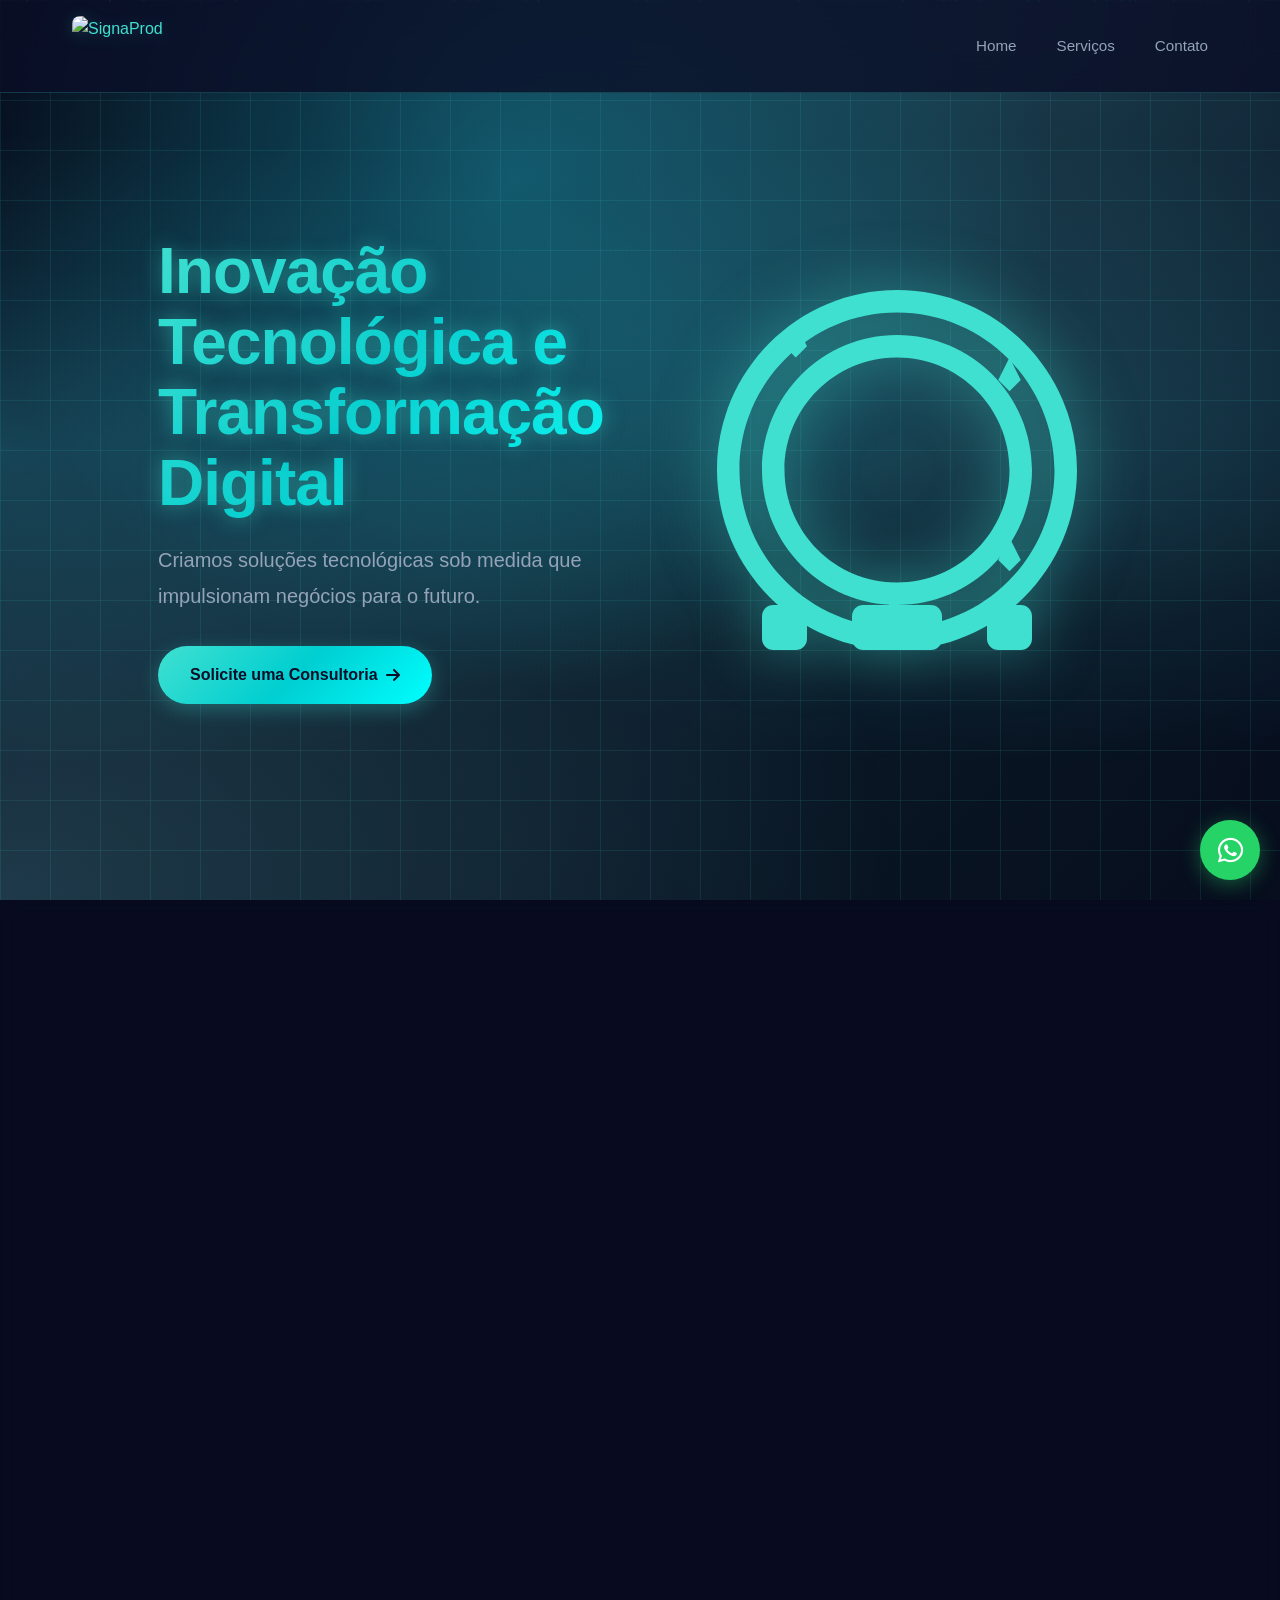
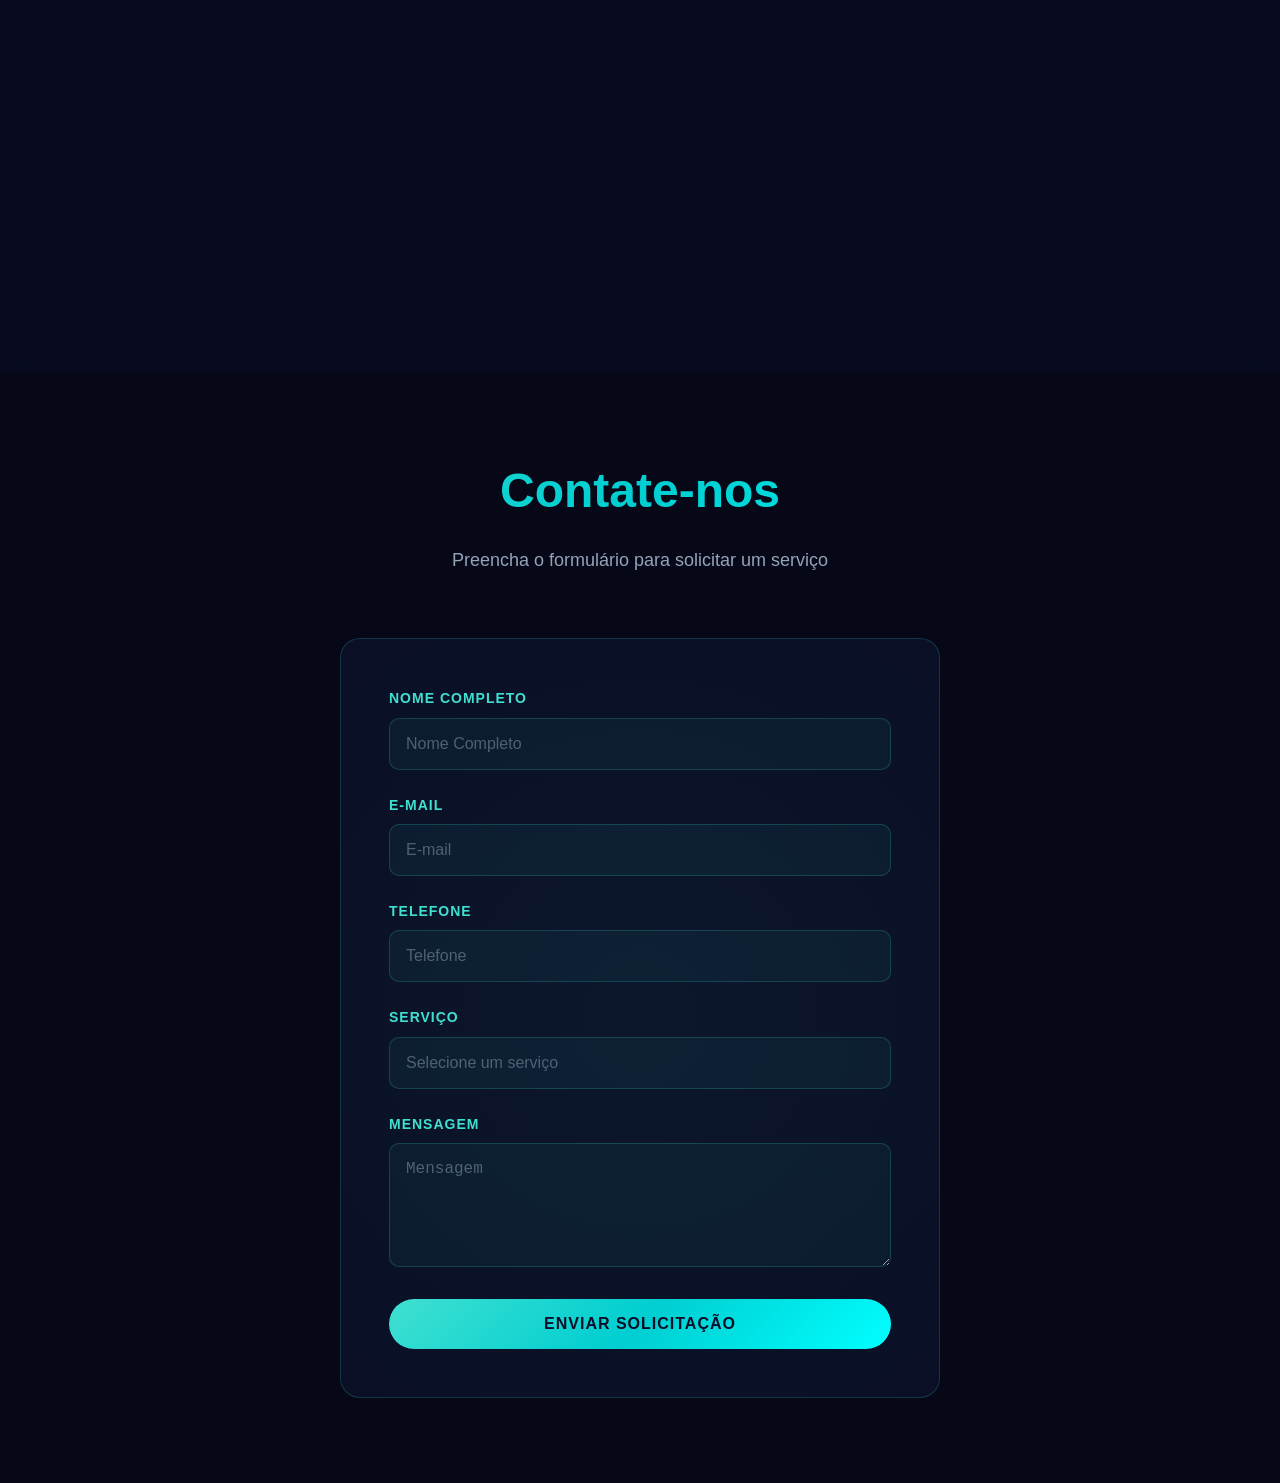
==== commit e8828ade: "Atualizar número WhatsApp e adicionar tooltip 'Fale Conosco' em todas as páginas" ====
--- a/index.html
+++ b/index.html
@@ -213,65 +213,6 @@
             padding-left: 1rem;
         }
 
-        /* WhatsApp Button */
-        .whatsapp-button {
-            position: fixed;
-            bottom: 2rem;
-            right: 2rem;
-            width: 60px;
-            height: 60px;
-            background: #25D366;
-            border-radius: 50%;
-            display: flex;
-            align-items: center;
-            justify-content: center;
-            cursor: pointer;
-            box-shadow: 0 5px 20px rgba(37, 211, 102, 0.4);
-            transition: all 0.3s ease;
-            z-index: 998;
-            animation: float-button 3s ease-in-out infinite;
-            text-decoration: none;
-        }
-
-        @keyframes float-button {
-            0%, 100% { transform: translateY(0); }
-            50% { transform: translateY(-10px); }
-        }
-
-        .whatsapp-button:hover {
-            transform: scale(1.1);
-            box-shadow: 0 8px 30px rgba(37, 211, 102, 0.6);
-        }
-
-        .whatsapp-button i {
-            font-size: 1.8rem;
-            color: #ffffff;
-        }
-
-        /* Tooltip do WhatsApp */
-        .whatsapp-button::before {
-            content: 'Fale Conosco';
-            position: absolute;
-            right: 70px;
-            background: rgba(37, 211, 102, 0.95);
-            color: white;
-            padding: 0.5rem 1rem;
-            border-radius: 10px;
-            font-size: 0.875rem;
-            font-weight: 600;
-            white-space: nowrap;
-            opacity: 0;
-            visibility: hidden;
-            transition: all 0.3s ease;
-            box-shadow: 0 3px 10px rgba(0, 0, 0, 0.3);
-        }
-
-        .whatsapp-button:hover::before {
-            opacity: 1;
-            visibility: visible;
-            right: 75px;
-        }
-
         /* Contact Menu */
         .contact-menu {
             position: fixed;
@@ -867,6 +808,102 @@
 
             .whatsapp-button::before {
                 display: none;
+            }
+        }
+
+        /* WhatsApp Button */
+        .whatsapp-float {
+            position: fixed;
+            bottom: 20px;
+            right: 20px;
+            width: 60px;
+            height: 60px;
+            background: #25D366;
+            border-radius: 50%;
+            display: flex;
+            align-items: center;
+            justify-content: center;
+            box-shadow: 0 4px 20px rgba(37, 211, 102, 0.4);
+            z-index: 1000;
+            transition: all 0.3s ease;
+            text-decoration: none;
+            animation: whatsapp-pulse 2s infinite;
+        }
+
+        .whatsapp-float:hover {
+            transform: scale(1.1);
+            box-shadow: 0 6px 25px rgba(37, 211, 102, 0.6);
+        }
+
+        .whatsapp-float:hover::after {
+            content: "Fale Conosco";
+            position: absolute;
+            right: 70px;
+            top: 50%;
+            transform: translateY(-50%);
+            background: #25D366;
+            color: white;
+            padding: 8px 12px;
+            border-radius: 20px;
+            font-size: 14px;
+            font-weight: 500;
+            white-space: nowrap;
+            box-shadow: 0 2px 10px rgba(37, 211, 102, 0.3);
+            opacity: 1;
+            animation: tooltip-appear 0.3s ease;
+        }
+
+        .whatsapp-float:hover::before {
+            content: "";
+            position: absolute;
+            right: 60px;
+            top: 50%;
+            transform: translateY(-50%);
+            width: 0;
+            height: 0;
+            border-left: 8px solid #25D366;
+            border-top: 8px solid transparent;
+            border-bottom: 8px solid transparent;
+        }
+
+        .whatsapp-float i {
+            color: white;
+            font-size: 1.8rem;
+        }
+
+        @keyframes tooltip-appear {
+            0% {
+                opacity: 0;
+                transform: translateY(-50%) translateX(10px);
+            }
+            100% {
+                opacity: 1;
+                transform: translateY(-50%) translateX(0);
+            }
+        }
+
+        @keyframes whatsapp-pulse {
+            0% {
+                box-shadow: 0 4px 20px rgba(37, 211, 102, 0.4);
+            }
+            50% {
+                box-shadow: 0 4px 20px rgba(37, 211, 102, 0.7);
+            }
+            100% {
+                box-shadow: 0 4px 20px rgba(37, 211, 102, 0.4);
+            }
+        }
+
+        @media (max-width: 768px) {
+            .whatsapp-float {
+                width: 55px;
+                height: 55px;
+                bottom: 15px;
+                right: 15px;
+            }
+
+            .whatsapp-float i {
+                font-size: 1.6rem;
             }
         }
 
@@ -948,11 +985,6 @@
         <a href="#services" onclick="toggleMobileMenu()">Serviços</a>
         <a href="#contact" onclick="toggleMobileMenu()">Contato</a>
     </div>
-
-    <!-- WhatsApp Button -->
-    <a href="https://wa.me/551331501569" target="_blank" class="whatsapp-button" aria-label="Fale conosco pelo WhatsApp">
-        <i class="fab fa-whatsapp"></i>
-    </a>
 
     <!-- Hero Section -->
     <section id="home" class="hero">
@@ -1319,5 +1351,10 @@
         `;
         document.head.appendChild(style);
     </script>
+
+    <!-- WhatsApp Float Button -->
+    <a href="https://wa.me/+551331501569" target="_blank" class="whatsapp-float" title="Fale conosco no WhatsApp">
+        <i class="fab fa-whatsapp"></i>
+    </a>
 </body>
 </html>
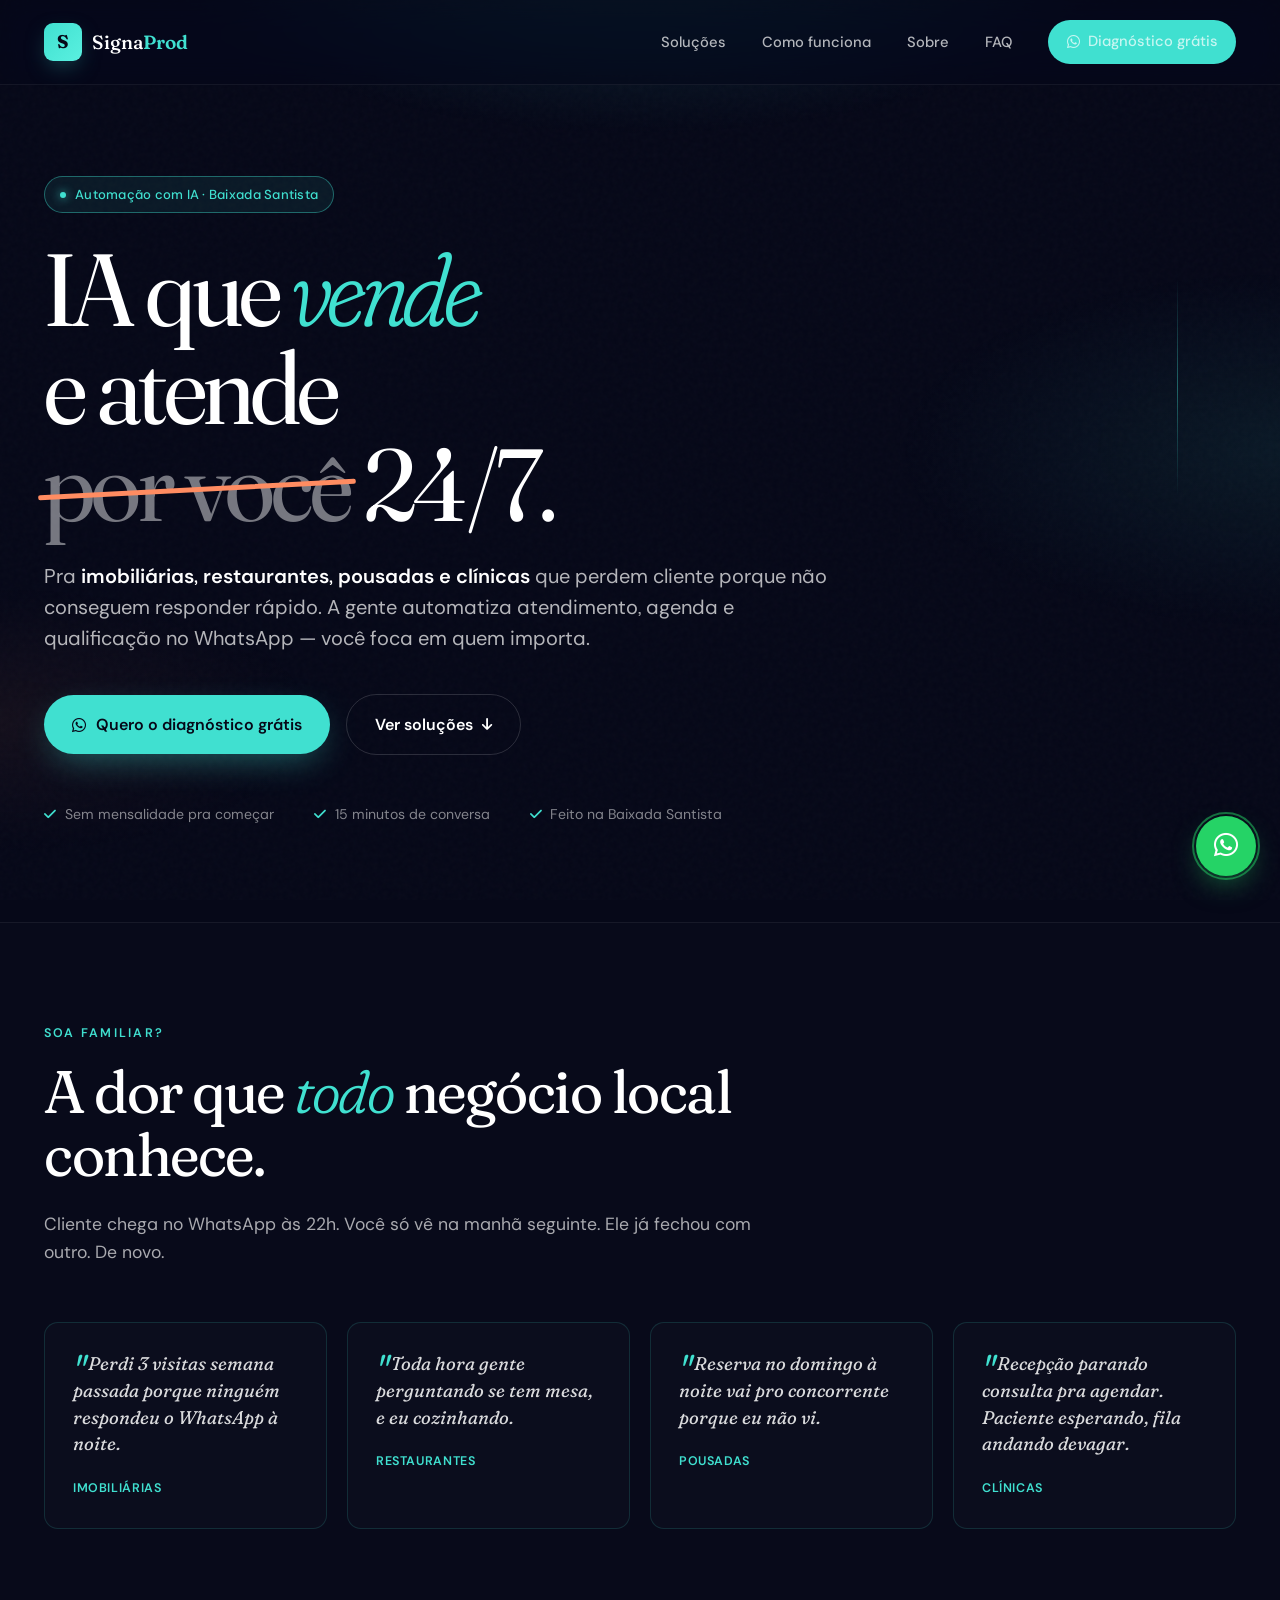
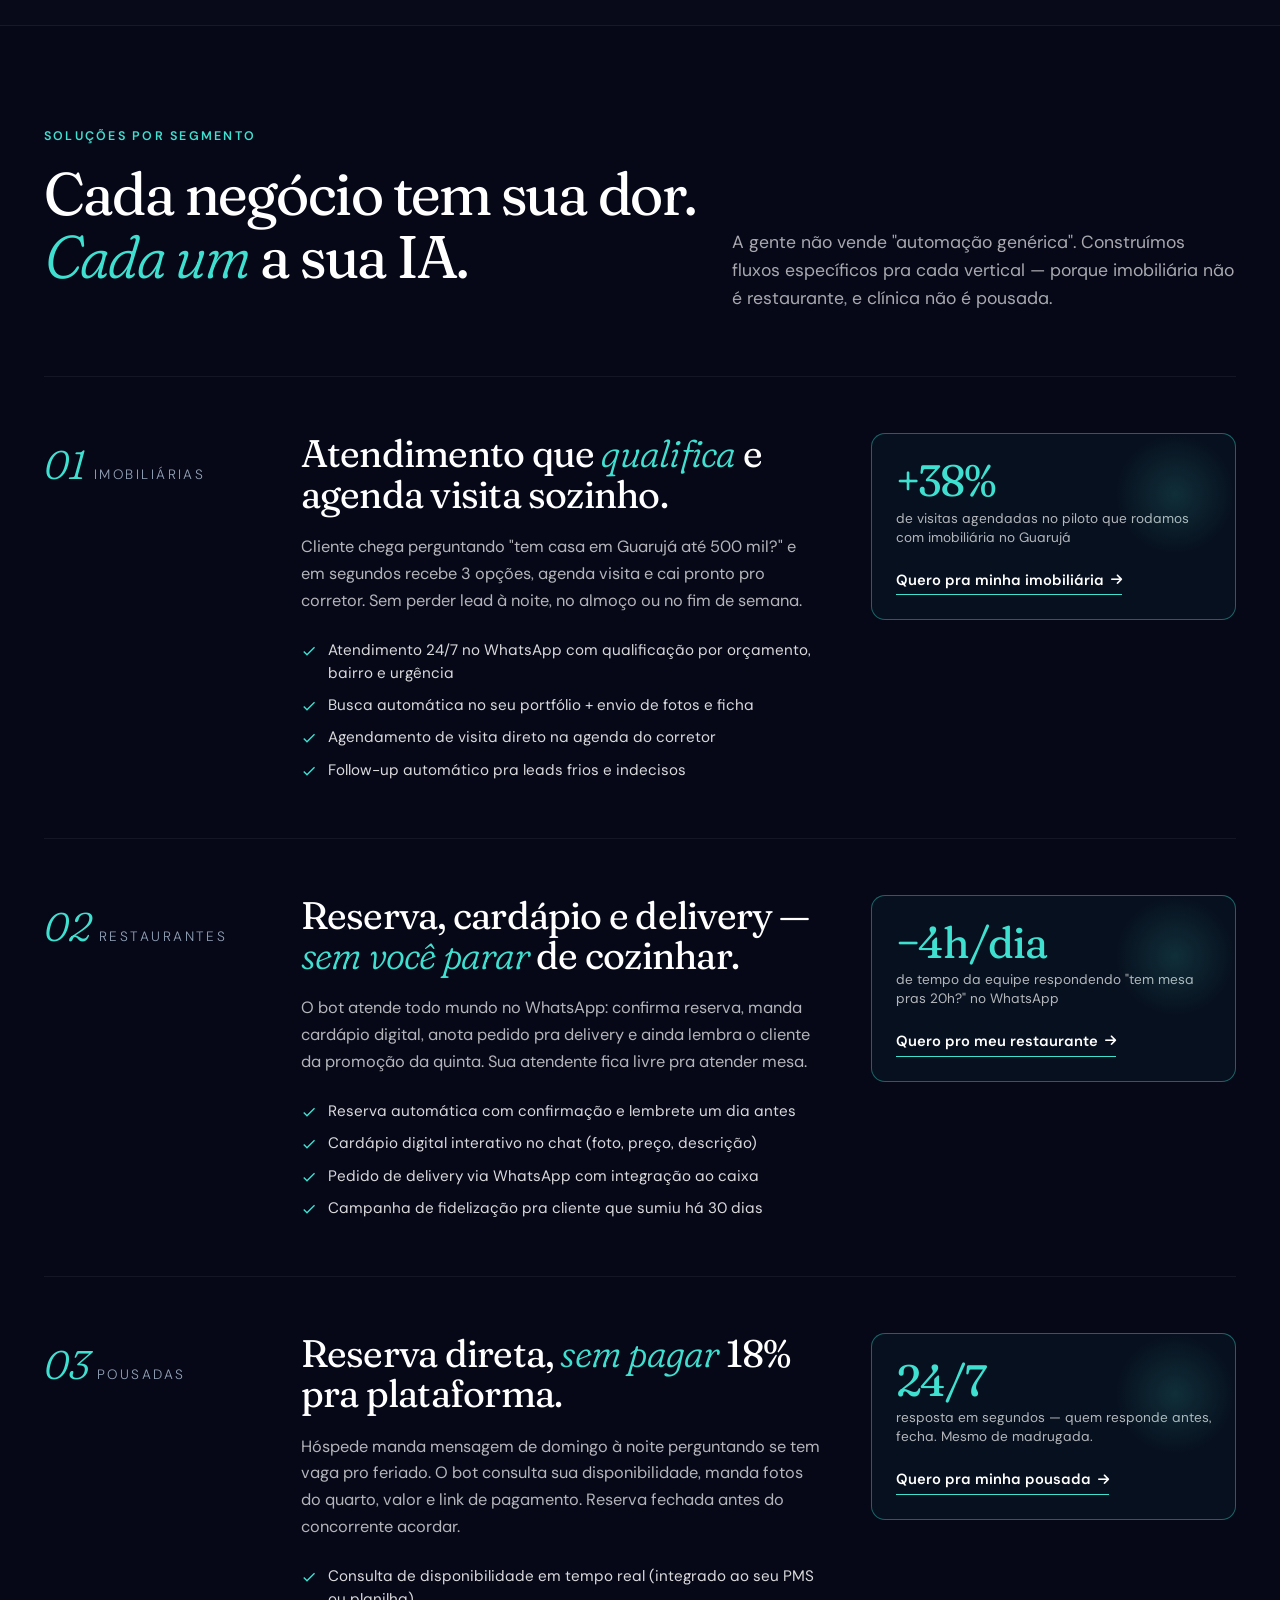
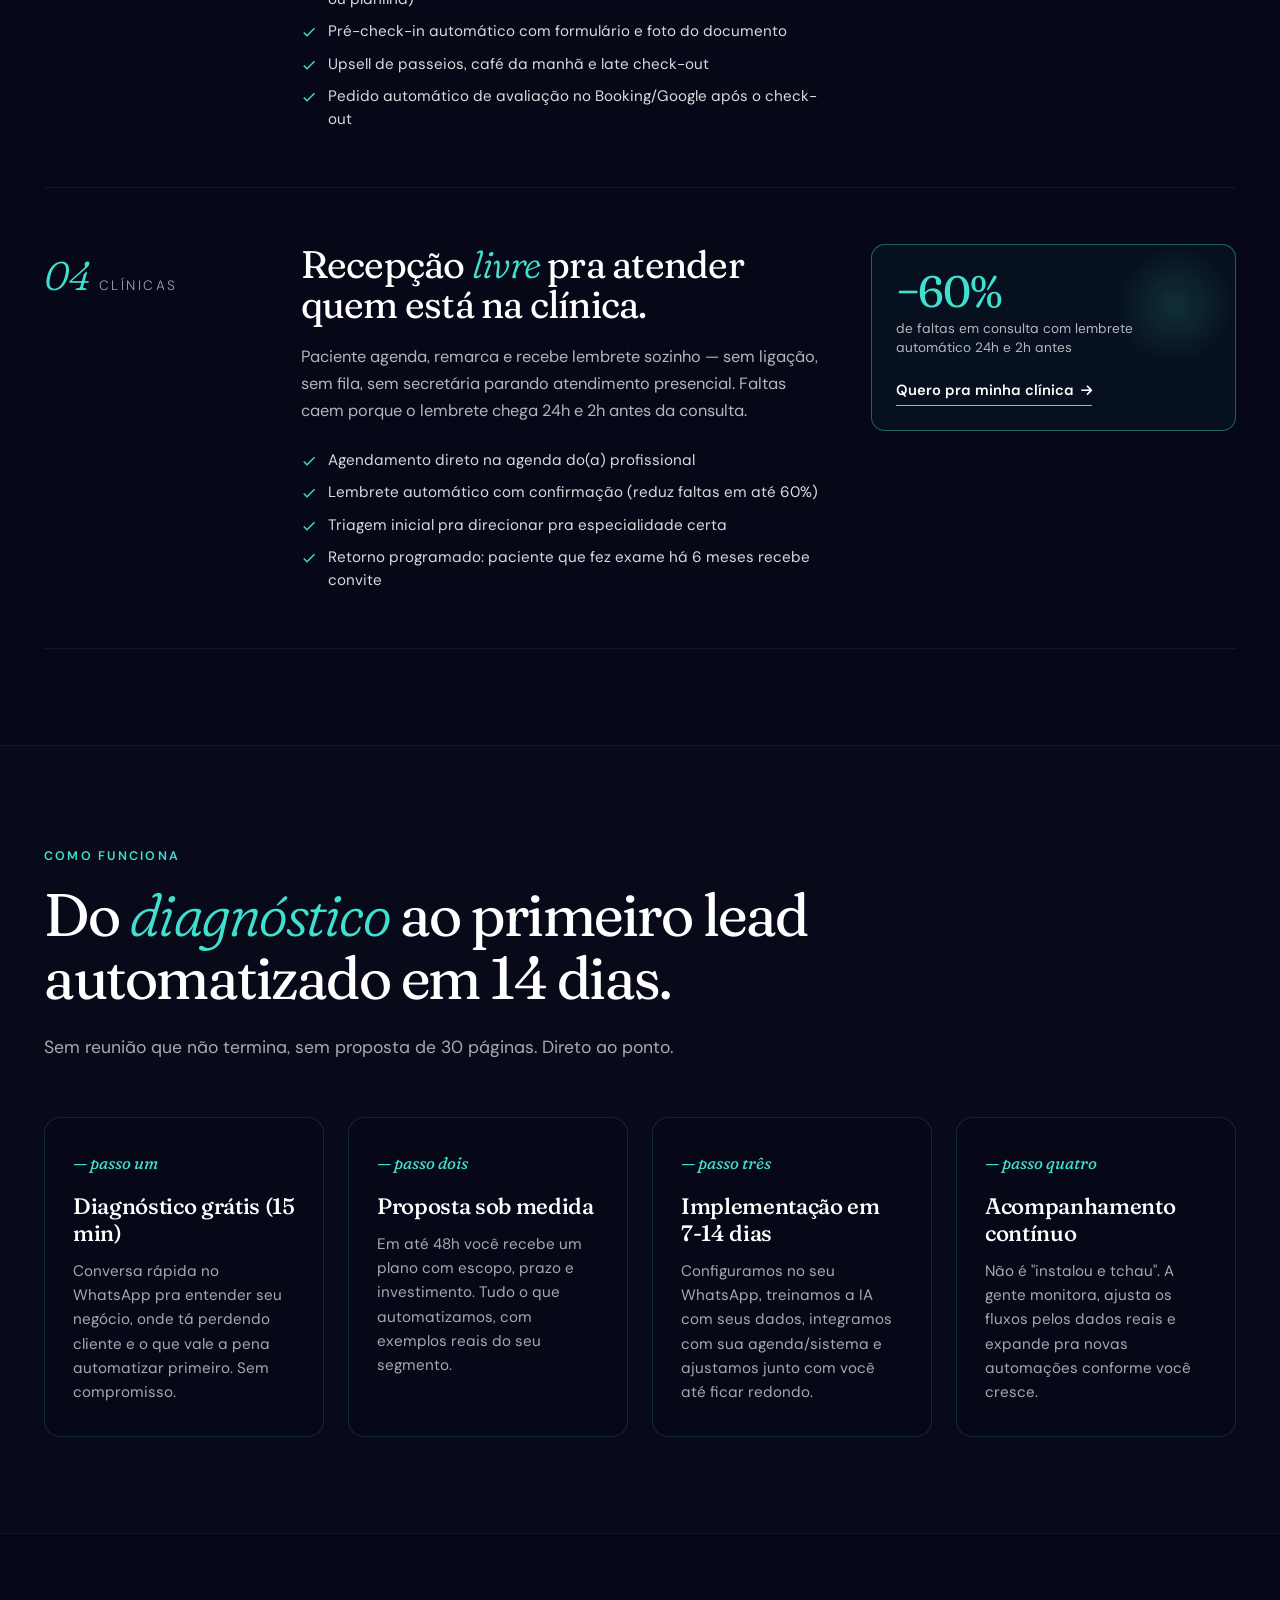
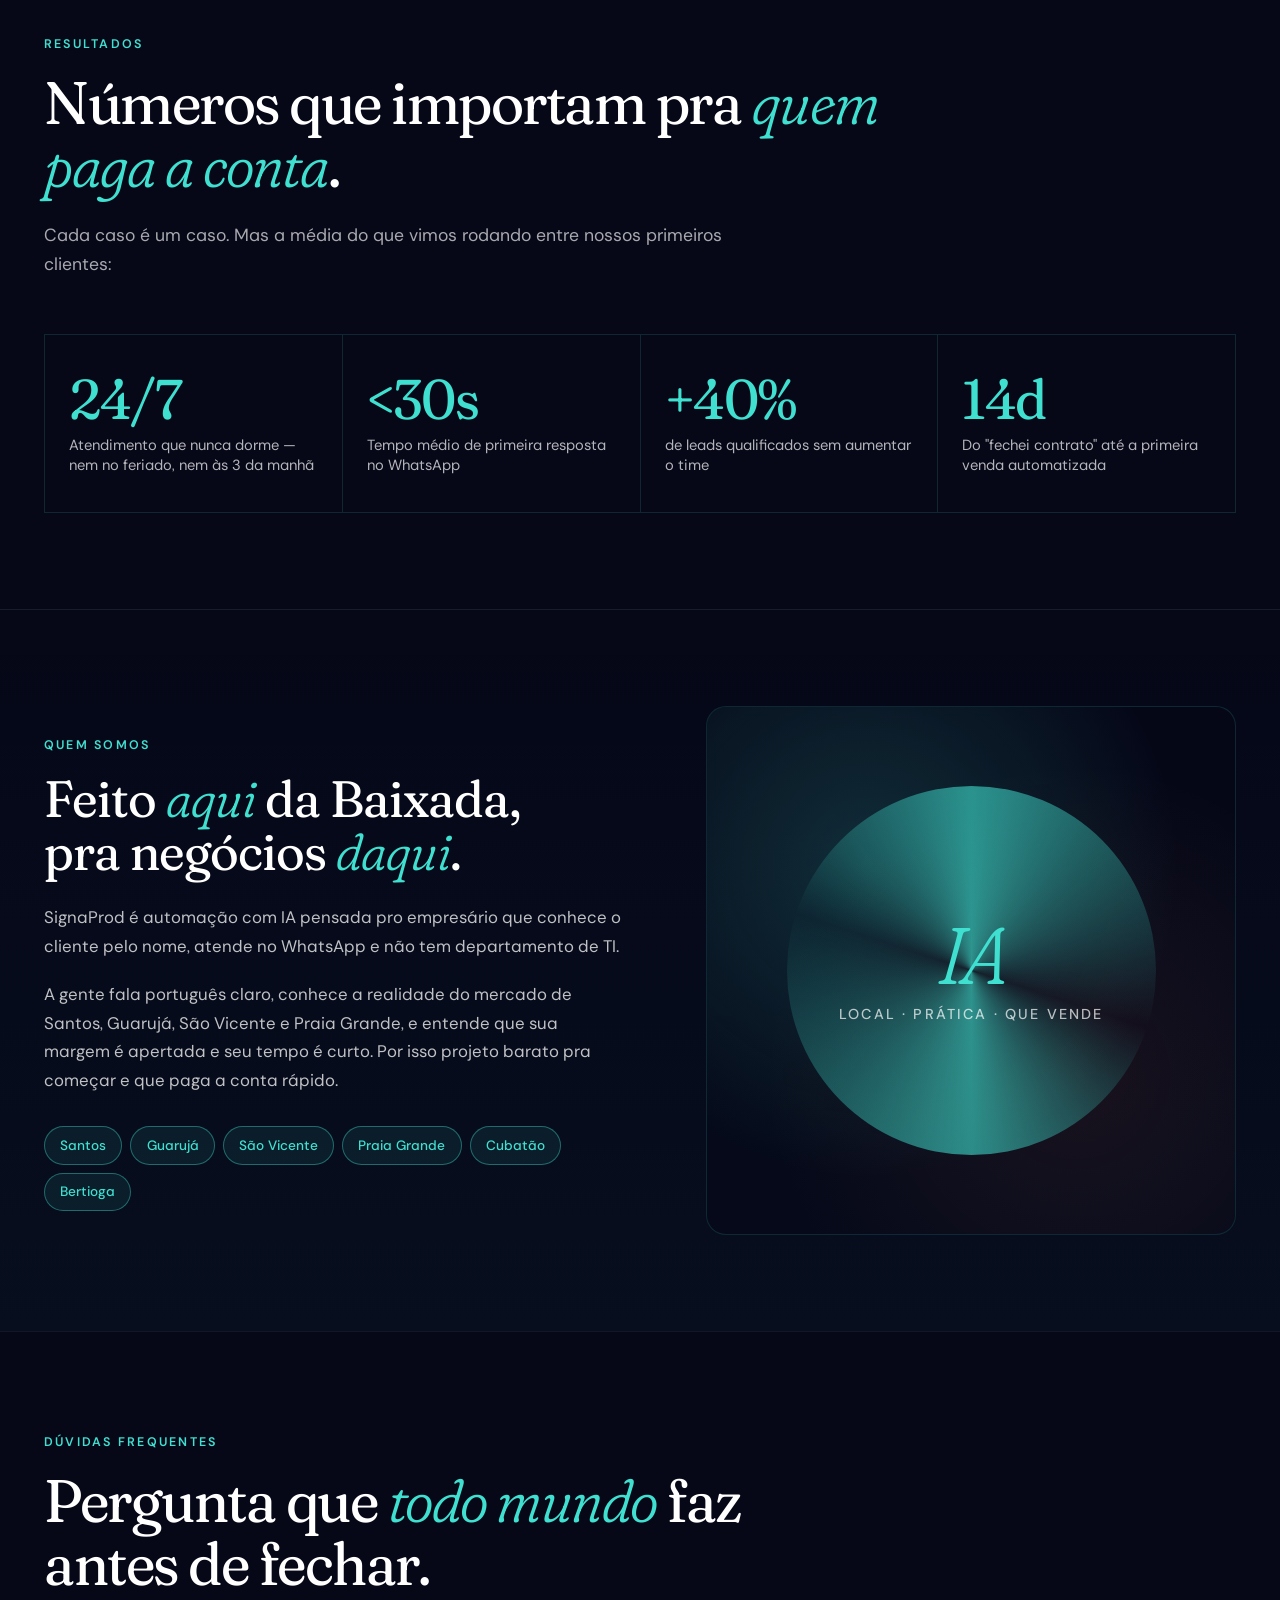
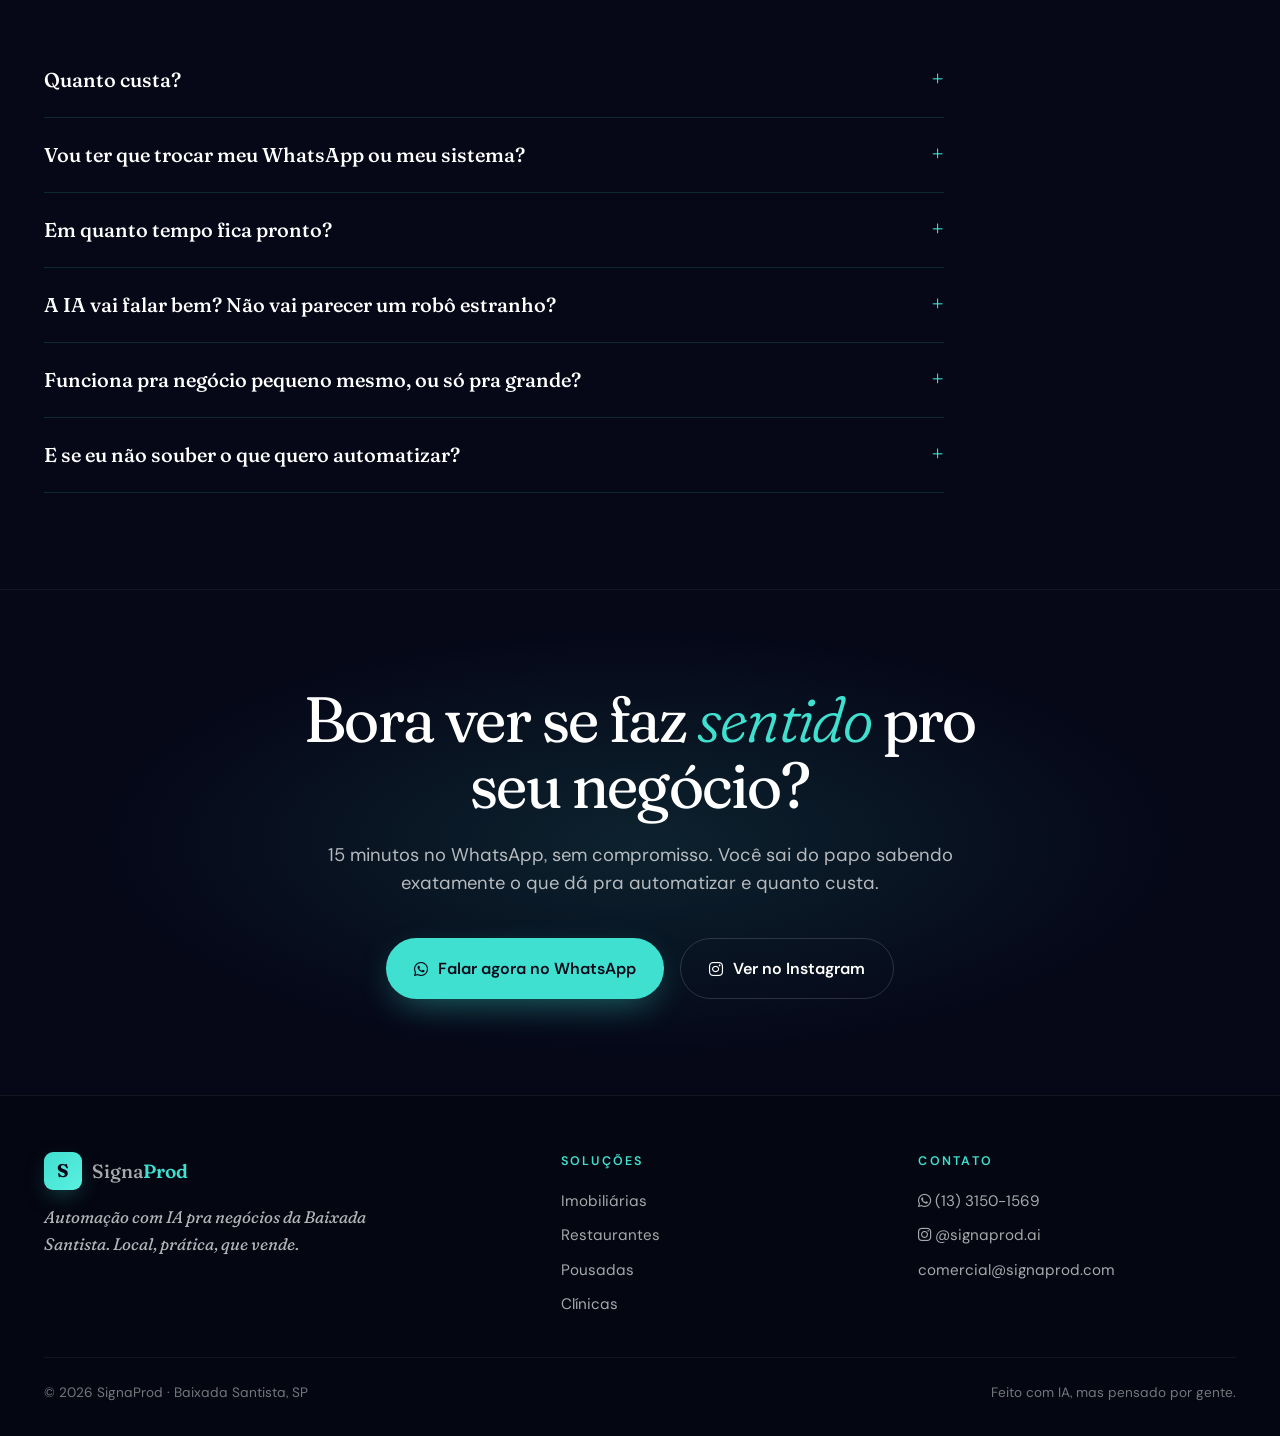
==== commit 6b6e09a1: "Update index.html" ====
--- a/index.html
+++ b/index.html
@@ -3,99 +3,97 @@
 <head>
     <meta charset="UTF-8">
     <meta name="viewport" content="width=device-width, initial-scale=1.0">
-    <title>SignaProd - Soluções Tecnológicas e Transformação Digital</title>
-    <link rel="stylesheet" href="https://cdnjs.cloudflare.com/ajax/libs/font-awesome/6.2.0/css/all.min.css">
+    <title>SignaProd — IA que vende e atende por você | Baixada Santista</title>
+    <meta name="description" content="Automação com IA pra imobiliárias, restaurantes, pousadas e clínicas da Baixada Santista. Atendimento 24/7 no WhatsApp, qualificação de leads e agendamento automático. Diagnóstico grátis.">
+    <meta name="keywords" content="automação IA Santos, chatbot WhatsApp Baixada Santista, IA imobiliária, IA restaurante, IA pousada, IA clínica, Guarujá, São Vicente, Praia Grande">
+    <meta property="og:title" content="SignaProd — IA que vende e atende por você">
+    <meta property="og:description" content="Automação com IA pra negócios da Baixada Santista. Diagnóstico grátis.">
+    <meta property="og:type" content="website">
+    <meta property="og:url" content="https://www.signaprod.com.br">
+    <link rel="preconnect" href="https://fonts.googleapis.com">
+    <link rel="preconnect" href="https://fonts.gstatic.com" crossorigin>
+    <link href="https://fonts.googleapis.com/css2?family=Fraunces:opsz,wght,SOFT@9..144,300..900,0..100&family=DM+Sans:opsz,wght@9..40,300..700&display=swap" rel="stylesheet">
+    <link rel="stylesheet" href="https://cdnjs.cloudflare.com/ajax/libs/font-awesome/6.5.1/css/all.min.css">
     <style>
-        * {
-            margin: 0;
-            padding: 0;
-            box-sizing: border-box;
-        }
+        * { margin: 0; padding: 0; box-sizing: border-box; }
 
         :root {
-            --primary: #40E0D0;
-            --primary-dark: #2FB5A7;
-            --secondary: #00CED1;
-            --accent: #00FFFF;
-            --dark: #0a0e27;
-            --darker: #060818;
-            --light: #ffffff;
+            --teal: #40E0D0;
+            --teal-bright: #5AF0E0;
+            --teal-dim: rgba(64, 224, 208, 0.4);
+            --coral: #FF8C61;
+            --ink: #060818;
+            --ink-2: #0a0e27;
+            --ink-3: #131a3a;
+            --paper: #F5F1E8;
             --gray: #94a3b8;
-            --gradient-primary: linear-gradient(135deg, #40E0D0 0%, #00CED1 50%, #00FFFF 100%);
-            --gradient-dark: linear-gradient(135deg, #0a0e27 0%, #1a1f3a 100%);
-            --gradient-mesh: radial-gradient(at 40% 20%, hsla(189, 100%, 56%, 0.3) 0px, transparent 50%),
-                            radial-gradient(at 80% 0%, hsla(189, 100%, 70%, 0.2) 0px, transparent 50%),
-                            radial-gradient(at 0% 50%, hsla(189, 100%, 60%, 0.2) 0px, transparent 50%),
-                            radial-gradient(at 80% 50%, hsla(189, 100%, 65%, 0.15) 0px, transparent 50%),
-                            radial-gradient(at 0% 100%, hsla(189, 100%, 75%, 0.2) 0px, transparent 50%);
-        }
+            --gray-dim: #64748b;
+            --line: rgba(64, 224, 208, 0.15);
+            --line-soft: rgba(255, 255, 255, 0.06);
+
+            --font-display: 'Fraunces', 'Times New Roman', serif;
+            --font-body: 'DM Sans', -apple-system, BlinkMacSystemFont, sans-serif;
+        }
+
+        html { scroll-behavior: smooth; }
 
         body {
-            font-family: -apple-system, BlinkMacSystemFont, 'Segoe UI', Roboto, 'Helvetica Neue', Arial, sans-serif;
+            font-family: var(--font-body);
+            background: var(--ink);
+            color: white;
             line-height: 1.6;
-            color: var(--light);
-            background: var(--darker);
             overflow-x: hidden;
+            -webkit-font-smoothing: antialiased;
+            font-feature-settings: "ss01", "ss02";
+        }
+
+        /* Background atmosphere */
+        .atmosphere {
+            position: fixed;
+            inset: 0;
+            z-index: 0;
+            pointer-events: none;
+            background:
+                radial-gradient(ellipse 80% 50% at 50% -10%, rgba(64, 224, 208, 0.18) 0%, transparent 50%),
+                radial-gradient(ellipse 60% 40% at 100% 50%, rgba(64, 224, 208, 0.08) 0%, transparent 50%),
+                radial-gradient(ellipse 50% 30% at 0% 80%, rgba(255, 140, 97, 0.06) 0%, transparent 50%);
+        }
+
+        .grain {
+            position: fixed;
+            inset: 0;
+            z-index: 1;
+            pointer-events: none;
+            opacity: 0.025;
+            background-image: url("data:image/svg+xml,%3Csvg viewBox='0 0 200 200' xmlns='http://www.w3.org/2000/svg'%3E%3Cfilter id='n'%3E%3CfeTurbulence type='fractalNoise' baseFrequency='0.9' numOctaves='3'/%3E%3C/filter%3E%3Crect width='100%25' height='100%25' filter='url(%23n)'/%3E%3C/svg%3E");
+        }
+
+        .container {
+            max-width: 1240px;
+            margin: 0 auto;
+            padding: 0 1.5rem;
             position: relative;
-        }
-
-        body::before {
-            content: '';
-            position: fixed;
-            top: 0;
-            left: 0;
-            width: 100%;
-            height: 100%;
-            background: var(--gradient-mesh);
-            pointer-events: none;
-            z-index: 1;
-        }
-
-        /* Animated Background Grid */
-        .bg-grid {
-            position: fixed;
-            top: 0;
-            left: 0;
-            width: 100%;
-            height: 100%;
-            background-image: 
-                linear-gradient(rgba(64, 224, 208, 0.1) 1px, transparent 1px),
-                linear-gradient(90deg, rgba(64, 224, 208, 0.1) 1px, transparent 1px);
-            background-size: 50px 50px;
-            animation: grid-move 20s linear infinite;
-            z-index: 0;
-        }
-
-        @keyframes grid-move {
-            0% { transform: translate(0, 0); }
-            100% { transform: translate(50px, 50px); }
+            z-index: 2;
         }
 
         /* Header */
         header {
             position: fixed;
             top: 0;
-            width: 100%;
-            padding: 1rem 0;
-            background: rgba(10, 14, 39, 0.8);
-            backdrop-filter: blur(20px);
-            border-bottom: 1px solid rgba(64, 224, 208, 0.2);
-            z-index: 1000;
-            transition: all 0.3s ease;
+            left: 0;
+            right: 0;
+            z-index: 100;
+            padding: 1.25rem 0;
+            background: rgba(6, 8, 24, 0.6);
+            backdrop-filter: blur(18px) saturate(140%);
+            -webkit-backdrop-filter: blur(18px) saturate(140%);
+            border-bottom: 1px solid var(--line-soft);
+            transition: padding 0.3s ease, background 0.3s ease;
         }
 
         header.scrolled {
-            padding: 0.75rem 0;
-            background: rgba(10, 14, 39, 0.95);
-            box-shadow: 0 10px 30px rgba(0, 0, 0, 0.5);
-        }
-
-        .container {
-            max-width: 1200px;
-            margin: 0 auto;
-            padding: 0 2rem;
-            position: relative;
-            z-index: 2;
+            padding: 0.85rem 0;
+            background: rgba(6, 8, 24, 0.85);
         }
 
         nav {
@@ -104,1257 +102,1445 @@
             align-items: center;
         }
 
-        /* Logo SignaProd */
-        .logo-signaprod {
+        .brand {
             display: flex;
             align-items: center;
-            gap: 1rem;
+            gap: 0.65rem;
             text-decoration: none;
-            color: var(--primary);
-            transition: all 0.3s ease;
-        }
-
-        .logo-signaprod:hover {
-            transform: translateY(-2px);
-            filter: drop-shadow(0 5px 15px rgba(64, 224, 208, 0.5));
-        }
-
-        /* Logo da SignaProd */
-        .logo-image {
-            height: 60px;
-            width: auto;
-            border-radius: 8px;
-            filter: drop-shadow(0 2px 8px rgba(64, 224, 208, 0.2));
-            transition: all 0.3s ease;
-        }
-
-        .logo-signaprod:hover .logo-image {
-            transform: translateY(-1px);
-            filter: drop-shadow(0 4px 12px rgba(64, 224, 208, 0.3));
-        }
-
-        /* Navigation */
+            color: white;
+        }
+
+        .brand-mark {
+            width: 38px;
+            height: 38px;
+            border-radius: 9px;
+            background: linear-gradient(135deg, var(--teal) 0%, var(--teal-bright) 100%);
+            display: grid;
+            place-items: center;
+            color: var(--ink);
+            font-family: var(--font-display);
+            font-weight: 700;
+            font-size: 1.15rem;
+            font-variation-settings: "SOFT" 30;
+            box-shadow: 0 8px 24px -8px rgba(64, 224, 208, 0.5);
+        }
+
+        .brand-name {
+            font-family: var(--font-display);
+            font-weight: 500;
+            font-size: 1.2rem;
+            letter-spacing: -0.01em;
+            font-variation-settings: "SOFT" 50;
+        }
+
+        .brand-name em {
+            color: var(--teal);
+            font-style: normal;
+            font-weight: 600;
+        }
+
         .nav-links {
             display: flex;
-            gap: 2.5rem;
+            gap: 2.25rem;
             align-items: center;
+            list-style: none;
         }
 
         .nav-links a {
-            color: var(--gray);
+            color: rgba(255, 255, 255, 0.7);
             text-decoration: none;
+            font-size: 0.92rem;
             font-weight: 500;
-            transition: all 0.3s ease;
-            position: relative;
-            font-size: 0.95rem;
-        }
-
-        .nav-links a::after {
-            content: '';
-            position: absolute;
-            bottom: -5px;
-            left: 0;
-            width: 0;
-            height: 2px;
-            background: var(--gradient-primary);
-            transition: width 0.3s ease;
-        }
-
-        .nav-links a:hover {
-            color: var(--primary);
-        }
-
-        .nav-links a:hover::after {
-            width: 100%;
-        }
-
-        /* Mobile Menu Button */
-        .mobile-menu-btn {
-            display: none;
-            font-size: 1.5rem;
-            color: var(--primary);
-            cursor: pointer;
-            background: none;
-            border: none;
-            padding: 0.5rem;
-        }
-
-        /* Mobile Menu */
-        .mobile-menu {
-            position: fixed;
-            top: 0;
-            right: -100%;
-            width: 80%;
-            max-width: 300px;
-            height: 100vh;
-            background: rgba(10, 14, 39, 0.98);
-            backdrop-filter: blur(20px);
-            padding: 5rem 2rem;
-            transition: right 0.3s ease;
-            z-index: 999;
-            border-left: 1px solid rgba(64, 224, 208, 0.3);
-        }
-
-        .mobile-menu.active {
-            right: 0;
-        }
-
-        .mobile-menu a {
-            display: block;
-            color: var(--gray);
-            text-decoration: none;
-            padding: 1rem 0;
-            border-bottom: 1px solid rgba(64, 224, 208, 0.1);
-            transition: all 0.3s ease;
-        }
-
-        .mobile-menu a:hover {
-            color: var(--primary);
-            padding-left: 1rem;
-        }
-
-        /* Contact Menu */
-        .contact-menu {
-            position: fixed;
-            right: -400px;
-            top: 50%;
-            transform: translateY(-50%);
-            width: 350px;
-            background: rgba(10, 14, 39, 0.95);
-            backdrop-filter: blur(20px);
-            border: 1px solid rgba(64, 224, 208, 0.3);
-            border-radius: 20px;
-            padding: 2rem;
-            transition: right 0.3s ease;
-            z-index: 999;
-            box-shadow: 0 10px 40px rgba(0, 0, 0, 0.5);
-        }
-
-        .contact-menu.active {
-            right: 2rem;
-        }
-
-        .contact-menu-close {
-            position: absolute;
-            top: 1rem;
-            right: 1rem;
-            background: none;
-            border: none;
-            color: var(--gray);
-            font-size: 2rem;
-            cursor: pointer;
-            transition: color 0.3s ease;
-        }
-
-        .contact-menu-close:hover {
-            color: var(--primary);
-        }
-
-        .contact-menu h3 {
-            color: var(--primary);
-            margin-bottom: 1rem;
-            font-size: 1.5rem;
-        }
-
-        .contact-menu p {
-            color: var(--gray);
-            margin-bottom: 1.5rem;
-        }
-
-        .contact-menu a {
-            display: inline-block;
-            background: var(--gradient-primary);
-            color: var(--dark);
-            padding: 0.75rem 1.5rem;
-            border-radius: 50px;
-            text-decoration: none;
-            font-weight: 600;
-            transition: all 0.3s ease;
-        }
-
-        .contact-menu a:hover {
-            transform: translateY(-2px);
-            box-shadow: 0 5px 20px rgba(64, 224, 208, 0.4);
-        }
-
-        /* Hero Section */
-        .hero {
-            min-height: 100vh;
-            display: flex;
-            align-items: center;
-            padding: 120px 0 80px;
-            position: relative;
-            overflow: hidden;
-        }
-
-        .hero::before {
-            content: '';
-            position: absolute;
-            top: -50%;
-            right: -50%;
-            width: 200%;
-            height: 200%;
-            background: radial-gradient(circle at center, rgba(64, 224, 208, 0.1) 0%, transparent 70%);
-            animation: rotate-slow 30s linear infinite;
-        }
-
-        @keyframes rotate-slow {
-            0% { transform: rotate(0deg); }
-            100% { transform: rotate(360deg); }
-        }
-
-        .hero-content {
-            flex: 1;
-            max-width: 600px;
-            animation: fadeInLeft 1s ease;
-        }
-
-        @keyframes fadeInLeft {
-            from {
-                opacity: 0;
-                transform: translateX(-50px);
-            }
-            to {
-                opacity: 1;
-                transform: translateX(0);
-            }
-        }
-
-        .hero h1 {
-            font-size: clamp(2.5rem, 5vw, 4rem);
-            font-weight: 800;
-            line-height: 1.1;
-            margin-bottom: 1.5rem;
-            background: var(--gradient-primary);
-            -webkit-background-clip: text;
-            -webkit-text-fill-color: transparent;
-            letter-spacing: -1px;
-        }
-
-        .hero p {
-            font-size: 1.25rem;
-            color: var(--gray);
-            margin-bottom: 2rem;
-            line-height: 1.8;
-        }
-
-        .cta-button {
+            transition: color 0.2s ease;
+        }
+
+        .nav-links a:hover { color: var(--teal); }
+
+        .nav-cta {
             display: inline-flex;
             align-items: center;
             gap: 0.5rem;
-            background: var(--gradient-primary);
-            color: var(--dark);
-            padding: 1rem 2rem;
-            border-radius: 50px;
+            padding: 0.65rem 1.15rem;
+            background: var(--teal);
+            color: var(--ink);
             text-decoration: none;
             font-weight: 600;
-            font-size: 1rem;
-            transition: all 0.3s ease;
-            box-shadow: 0 5px 20px rgba(64, 224, 208, 0.3);
+            font-size: 0.9rem;
+            border-radius: 100px;
+            transition: all 0.25s ease;
+        }
+
+        .nav-cta:hover {
+            transform: translateY(-1px);
+            box-shadow: 0 10px 30px -10px rgba(64, 224, 208, 0.6);
+        }
+
+        .menu-btn {
+            display: none;
+            background: none;
+            border: none;
+            color: white;
+            font-size: 1.4rem;
+            cursor: pointer;
+        }
+
+        /* HERO */
+        .hero {
+            padding: 11rem 0 6rem;
             position: relative;
             overflow: hidden;
         }
 
-        .cta-button::before {
+        .hero-eyebrow {
+            display: inline-flex;
+            align-items: center;
+            gap: 0.55rem;
+            padding: 0.45rem 0.95rem;
+            background: rgba(64, 224, 208, 0.08);
+            border: 1px solid var(--teal-dim);
+            border-radius: 100px;
+            font-size: 0.82rem;
+            font-weight: 500;
+            color: var(--teal);
+            margin-bottom: 1.75rem;
+            letter-spacing: 0.02em;
+        }
+
+        .hero-eyebrow::before {
+            content: '';
+            width: 6px;
+            height: 6px;
+            background: var(--teal);
+            border-radius: 50%;
+            box-shadow: 0 0 10px var(--teal);
+            animation: blink 2s ease-in-out infinite;
+        }
+
+        @keyframes blink {
+            0%, 100% { opacity: 1; }
+            50% { opacity: 0.4; }
+        }
+
+        .hero h1 {
+            font-family: var(--font-display);
+            font-weight: 400;
+            font-size: clamp(3rem, 8vw, 6.5rem);
+            line-height: 0.95;
+            letter-spacing: -0.035em;
+            margin-bottom: 1.75rem;
+            font-variation-settings: "SOFT" 30, "opsz" 144;
+            max-width: 18ch;
+        }
+
+        .hero h1 em {
+            font-style: italic;
+            font-weight: 300;
+            color: var(--teal);
+            font-variation-settings: "SOFT" 100, "opsz" 144;
+        }
+
+        .hero h1 .strike {
+            position: relative;
+            display: inline-block;
+            color: rgba(255, 255, 255, 0.45);
+        }
+
+        .hero h1 .strike::after {
+            content: '';
+            position: absolute;
+            left: -2%;
+            top: 52%;
+            width: 104%;
+            height: 5px;
+            background: var(--coral);
+            transform: rotate(-3deg);
+            border-radius: 2px;
+        }
+
+        .hero-sub {
+            font-size: clamp(1.05rem, 1.6vw, 1.25rem);
+            color: rgba(255, 255, 255, 0.7);
+            max-width: 56ch;
+            margin-bottom: 2.5rem;
+            line-height: 1.55;
+        }
+
+        .hero-sub strong {
+            color: white;
+            font-weight: 600;
+        }
+
+        .hero-actions {
+            display: flex;
+            gap: 1rem;
+            flex-wrap: wrap;
+            align-items: center;
+        }
+
+        .btn {
+            display: inline-flex;
+            align-items: center;
+            gap: 0.6rem;
+            padding: 1.05rem 1.75rem;
+            border-radius: 100px;
+            font-weight: 600;
+            font-size: 1rem;
+            text-decoration: none;
+            transition: all 0.25s ease;
+            border: none;
+            cursor: pointer;
+            font-family: inherit;
+        }
+
+        .btn-primary {
+            background: var(--teal);
+            color: var(--ink);
+            box-shadow: 0 12px 36px -10px rgba(64, 224, 208, 0.45);
+        }
+
+        .btn-primary:hover {
+            background: var(--teal-bright);
+            transform: translateY(-2px);
+            box-shadow: 0 16px 40px -10px rgba(64, 224, 208, 0.65);
+        }
+
+        .btn-ghost {
+            background: transparent;
+            color: white;
+            border: 1px solid rgba(255, 255, 255, 0.15);
+        }
+
+        .btn-ghost:hover {
+            border-color: var(--teal);
+            color: var(--teal);
+        }
+
+        .hero-meta {
+            margin-top: 3rem;
+            display: flex;
+            gap: 2.5rem;
+            flex-wrap: wrap;
+            font-size: 0.88rem;
+            color: rgba(255, 255, 255, 0.5);
+        }
+
+        .hero-meta-item {
+            display: flex;
+            align-items: center;
+            gap: 0.55rem;
+        }
+
+        .hero-meta-item i { color: var(--teal); font-size: 0.85rem; }
+
+        /* Vertical decorative line */
+        .hero::after {
+            content: '';
+            position: absolute;
+            right: 8%;
+            top: 30%;
+            width: 1px;
+            height: 220px;
+            background: linear-gradient(to bottom, transparent, var(--teal-dim), transparent);
+            display: none;
+        }
+
+        @media (min-width: 1100px) { .hero::after { display: block; } }
+
+        /* Section base */
+        section { position: relative; z-index: 2; }
+
+        .section-pad {
+            padding: 6rem 0;
+        }
+
+        .section-label {
+            display: inline-block;
+            font-size: 0.78rem;
+            font-weight: 600;
+            color: var(--teal);
+            letter-spacing: 0.18em;
+            text-transform: uppercase;
+            margin-bottom: 1rem;
+        }
+
+        .section-title {
+            font-family: var(--font-display);
+            font-weight: 400;
+            font-size: clamp(2.25rem, 5vw, 3.75rem);
+            line-height: 1.05;
+            letter-spacing: -0.025em;
+            margin-bottom: 1.5rem;
+            font-variation-settings: "SOFT" 50;
+            max-width: 22ch;
+        }
+
+        .section-title em {
+            font-style: italic;
+            color: var(--teal);
+            font-weight: 300;
+            font-variation-settings: "SOFT" 100;
+        }
+
+        .section-lead {
+            font-size: 1.1rem;
+            color: rgba(255, 255, 255, 0.65);
+            max-width: 60ch;
+            line-height: 1.6;
+        }
+
+        /* PROBLEM */
+        .problem {
+            border-top: 1px solid var(--line-soft);
+            border-bottom: 1px solid var(--line-soft);
+            background: rgba(255, 255, 255, 0.012);
+        }
+
+        .problem-grid {
+            display: grid;
+            grid-template-columns: repeat(auto-fit, minmax(260px, 1fr));
+            gap: 1.25rem;
+            margin-top: 3.5rem;
+        }
+
+        .problem-card {
+            padding: 1.75rem;
+            border: 1px solid var(--line);
+            border-radius: 14px;
+            background: rgba(255, 255, 255, 0.015);
+            transition: all 0.3s ease;
+        }
+
+        .problem-card:hover {
+            border-color: var(--teal-dim);
+            background: rgba(64, 224, 208, 0.025);
+            transform: translateY(-3px);
+        }
+
+        .problem-card-quote {
+            font-family: var(--font-display);
+            font-size: 1.15rem;
+            font-style: italic;
+            line-height: 1.45;
+            color: rgba(255, 255, 255, 0.85);
+            font-variation-settings: "SOFT" 80;
+            margin-bottom: 1rem;
+        }
+
+        .problem-card-quote::before {
+            content: '"';
+            color: var(--teal);
+            font-size: 2.2rem;
+            line-height: 0;
+            position: relative;
+            top: 12px;
+            margin-right: 4px;
+        }
+
+        .problem-card-tag {
+            font-size: 0.78rem;
+            color: var(--teal);
+            font-weight: 600;
+            letter-spacing: 0.05em;
+            text-transform: uppercase;
+        }
+
+        /* VERTICALS */
+        .verticals-head {
+            display: grid;
+            grid-template-columns: 1fr;
+            gap: 2rem;
+            margin-bottom: 4rem;
+            align-items: end;
+        }
+
+        @media (min-width: 900px) {
+            .verticals-head {
+                grid-template-columns: 1.3fr 1fr;
+            }
+        }
+
+        .vertical {
+            display: grid;
+            grid-template-columns: 1fr;
+            gap: 0;
+            border-top: 1px solid var(--line-soft);
+            padding: 3.5rem 0;
+            position: relative;
+        }
+
+        @media (min-width: 900px) {
+            .vertical {
+                grid-template-columns: 0.4fr 1fr 0.7fr;
+                gap: 3rem;
+                align-items: start;
+            }
+        }
+
+        .vertical:last-child { border-bottom: 1px solid var(--line-soft); }
+
+        .vertical-num {
+            font-family: var(--font-display);
+            font-size: 2.5rem;
+            font-weight: 300;
+            font-style: italic;
+            color: var(--teal);
+            font-variation-settings: "SOFT" 100;
+            display: flex;
+            align-items: baseline;
+            gap: 0.5rem;
+        }
+
+        .vertical-num small {
+            font-size: 0.85rem;
+            color: var(--gray);
+            font-style: normal;
+            font-family: var(--font-body);
+            letter-spacing: 0.18em;
+            text-transform: uppercase;
+        }
+
+        .vertical-body h3 {
+            font-family: var(--font-display);
+            font-size: clamp(1.85rem, 3vw, 2.5rem);
+            font-weight: 400;
+            line-height: 1.05;
+            letter-spacing: -0.02em;
+            margin-bottom: 1.25rem;
+            font-variation-settings: "SOFT" 50;
+        }
+
+        .vertical-body h3 em {
+            font-style: italic;
+            color: var(--teal);
+            font-weight: 300;
+            font-variation-settings: "SOFT" 100;
+        }
+
+        .vertical-body p {
+            color: rgba(255, 255, 255, 0.7);
+            font-size: 1.02rem;
+            line-height: 1.65;
+            max-width: 55ch;
+            margin-bottom: 1.5rem;
+        }
+
+        .vertical-features {
+            list-style: none;
+            display: grid;
+            gap: 0.6rem;
+        }
+
+        .vertical-features li {
+            display: flex;
+            align-items: flex-start;
+            gap: 0.7rem;
+            font-size: 0.95rem;
+            color: rgba(255, 255, 255, 0.85);
+            line-height: 1.5;
+        }
+
+        .vertical-features li::before {
+            content: '';
+            flex-shrink: 0;
+            width: 16px;
+            height: 16px;
+            margin-top: 4px;
+            background: var(--teal);
+            -webkit-mask: url("data:image/svg+xml,%3Csvg xmlns='http://www.w3.org/2000/svg' viewBox='0 0 24 24' fill='currentColor'%3E%3Cpath d='M9 16.17L4.83 12l-1.42 1.41L9 19 21 7l-1.41-1.41z'/%3E%3C/svg%3E") center/contain no-repeat;
+                    mask: url("data:image/svg+xml,%3Csvg xmlns='http://www.w3.org/2000/svg' viewBox='0 0 24 24' fill='currentColor'%3E%3Cpath d='M9 16.17L4.83 12l-1.42 1.41L9 19 21 7l-1.41-1.41z'/%3E%3C/svg%3E") center/contain no-repeat;
+        }
+
+        .vertical-side {
+            padding: 1.5rem;
+            background: rgba(64, 224, 208, 0.04);
+            border: 1px solid var(--teal-dim);
+            border-radius: 14px;
+            position: relative;
+            overflow: hidden;
+        }
+
+        .vertical-side::before {
             content: '';
             position: absolute;
             top: 0;
-            left: -100%;
-            width: 100%;
-            height: 100%;
-            background: rgba(255, 255, 255, 0.2);
-            transition: left 0.3s ease;
-        }
-
-        .cta-button:hover {
-            transform: translateY(-3px);
-            box-shadow: 0 8px 30px rgba(64, 224, 208, 0.5);
-        }
-
-        .cta-button:hover::before {
-            left: 100%;
-        }
-
-        /* Hero Image */
-        .hero-image {
-            flex: 1;
+            right: 0;
+            width: 120px;
+            height: 120px;
+            background: radial-gradient(circle, rgba(64, 224, 208, 0.15), transparent 70%);
+            pointer-events: none;
+        }
+
+        .vertical-side-stat {
+            font-family: var(--font-display);
+            font-size: 2.75rem;
+            font-weight: 400;
+            color: var(--teal);
+            line-height: 1;
+            margin-bottom: 0.4rem;
+            font-variation-settings: "SOFT" 70;
+            letter-spacing: -0.03em;
+        }
+
+        .vertical-side-label {
+            font-size: 0.85rem;
+            color: rgba(255, 255, 255, 0.7);
+            margin-bottom: 1.25rem;
+            line-height: 1.4;
+        }
+
+        .vertical-side-cta {
+            display: inline-flex;
+            align-items: center;
+            gap: 0.45rem;
+            color: white;
+            text-decoration: none;
+            font-weight: 600;
+            font-size: 0.92rem;
+            border-bottom: 1px solid var(--teal);
+            padding-bottom: 2px;
+            transition: all 0.2s ease;
+        }
+
+        .vertical-side-cta:hover {
+            color: var(--teal);
+            gap: 0.7rem;
+        }
+
+        /* HOW IT WORKS */
+        .how {
+            background: rgba(255, 255, 255, 0.012);
+            border-top: 1px solid var(--line-soft);
+        }
+
+        .how-grid {
+            display: grid;
+            grid-template-columns: repeat(auto-fit, minmax(260px, 1fr));
+            gap: 1.5rem;
+            margin-top: 3.5rem;
+        }
+
+        .how-card {
+            padding: 2rem 1.75rem;
+            border: 1px solid var(--line);
+            border-radius: 16px;
+            background: rgba(6, 8, 24, 0.4);
+            position: relative;
+            transition: all 0.3s ease;
+        }
+
+        .how-card:hover {
+            border-color: var(--teal-dim);
+            transform: translateY(-4px);
+        }
+
+        .how-step {
+            font-family: var(--font-display);
+            font-style: italic;
+            font-size: 1.05rem;
+            color: var(--teal);
+            margin-bottom: 1rem;
+            font-variation-settings: "SOFT" 100;
+        }
+
+        .how-card h4 {
+            font-family: var(--font-display);
+            font-size: 1.4rem;
+            font-weight: 500;
+            line-height: 1.2;
+            letter-spacing: -0.015em;
+            margin-bottom: 0.75rem;
+            font-variation-settings: "SOFT" 50;
+        }
+
+        .how-card p {
+            color: rgba(255, 255, 255, 0.65);
+            font-size: 0.95rem;
+            line-height: 1.6;
+        }
+
+        /* PROOF / RESULTS */
+        .proof {
+            border-top: 1px solid var(--line-soft);
+        }
+
+        .proof-grid {
+            display: grid;
+            grid-template-columns: repeat(auto-fit, minmax(180px, 1fr));
+            gap: 0;
+            margin-top: 3.5rem;
+            border-top: 1px solid var(--line);
+            border-left: 1px solid var(--line);
+        }
+
+        .proof-stat {
+            padding: 2.25rem 1.5rem;
+            border-right: 1px solid var(--line);
+            border-bottom: 1px solid var(--line);
+        }
+
+        .proof-stat-num {
+            font-family: var(--font-display);
+            font-size: clamp(2.5rem, 5vw, 3.5rem);
+            font-weight: 400;
+            color: var(--teal);
+            line-height: 1;
+            margin-bottom: 0.5rem;
+            font-variation-settings: "SOFT" 60;
+            letter-spacing: -0.025em;
+        }
+
+        .proof-stat-label {
+            font-size: 0.92rem;
+            color: rgba(255, 255, 255, 0.7);
+            line-height: 1.4;
+        }
+
+        /* ABOUT / LOCAL */
+        .about {
+            background: linear-gradient(180deg, transparent 0%, rgba(64, 224, 208, 0.03) 100%);
+            border-top: 1px solid var(--line-soft);
+        }
+
+        .about-grid {
+            display: grid;
+            grid-template-columns: 1fr;
+            gap: 3rem;
+            align-items: center;
+        }
+
+        @media (min-width: 900px) {
+            .about-grid { grid-template-columns: 1.1fr 1fr; gap: 5rem; }
+        }
+
+        .about-text h2 {
+            font-family: var(--font-display);
+            font-weight: 400;
+            font-size: clamp(2rem, 4vw, 3.25rem);
+            line-height: 1.05;
+            letter-spacing: -0.02em;
+            margin-bottom: 1.5rem;
+            font-variation-settings: "SOFT" 50;
+        }
+
+        .about-text h2 em {
+            font-style: italic;
+            color: var(--teal);
+            font-weight: 300;
+            font-variation-settings: "SOFT" 100;
+        }
+
+        .about-text p {
+            color: rgba(255, 255, 255, 0.75);
+            font-size: 1.05rem;
+            line-height: 1.7;
+            margin-bottom: 1.25rem;
+        }
+
+        .about-cities {
             display: flex;
-            justify-content: center;
-            align-items: center;
+            flex-wrap: wrap;
+            gap: 0.5rem;
+            margin-top: 2rem;
+        }
+
+        .city-chip {
+            padding: 0.45rem 0.95rem;
+            background: rgba(64, 224, 208, 0.08);
+            border: 1px solid var(--teal-dim);
+            border-radius: 100px;
+            font-size: 0.85rem;
+            color: var(--teal);
+            font-weight: 500;
+        }
+
+        .about-visual {
             position: relative;
-            animation: fadeInRight 1s ease;
-        }
-
-        @keyframes fadeInRight {
-            from {
-                opacity: 0;
-                transform: translateX(50px);
-            }
-            to {
-                opacity: 1;
-                transform: translateX(0);
-            }
-        }
-
-        .hero-image svg {
-            width: 100%;
-            max-width: 500px;
-            height: auto;
-            filter: drop-shadow(0 0 30px rgba(64, 224, 208, 0.5));
-            animation: float 6s ease-in-out infinite;
-        }
-
-        @keyframes float {
-            0%, 100% {
-                transform: translateY(0) rotate(0deg);
-            }
-            50% {
-                transform: translateY(-20px) rotate(5deg);
-            }
-        }
-
-        /* Services Section */
-        .services {
-            padding: 5rem 0;
-            background: rgba(10, 14, 39, 0.5);
-            backdrop-filter: blur(10px);
-            position: relative;
-        }
-
-        .services::before {
+            aspect-ratio: 1;
+            border: 1px solid var(--line);
+            border-radius: 20px;
+            background: rgba(6, 8, 24, 0.6);
+            display: grid;
+            place-items: center;
+            overflow: hidden;
+        }
+
+        .about-visual::before {
             content: '';
             position: absolute;
-            top: 0;
-            left: 0;
-            right: 0;
-            height: 1px;
-            background: linear-gradient(90deg, transparent, var(--primary), transparent);
-        }
-
-        .section-title {
+            inset: 0;
+            background:
+                radial-gradient(circle at 30% 30%, rgba(64, 224, 208, 0.18), transparent 60%),
+                radial-gradient(circle at 70% 70%, rgba(255, 140, 97, 0.08), transparent 60%);
+        }
+
+        .about-visual-orb {
+            position: relative;
+            width: 70%;
+            aspect-ratio: 1;
+            border-radius: 50%;
+            background:
+                conic-gradient(from 0deg, var(--teal), transparent 30%, var(--teal) 50%, transparent 80%, var(--teal));
+            opacity: 0.6;
+            animation: spin-slow 30s linear infinite;
+        }
+
+        @keyframes spin-slow {
+            to { transform: rotate(360deg); }
+        }
+
+        .about-visual-content {
+            position: absolute;
             text-align: center;
-            margin-bottom: 4rem;
-        }
-
-        .section-title h2 {
-            font-size: clamp(2rem, 4vw, 3rem);
-            font-weight: 800;
-            margin-bottom: 1rem;
-            background: var(--gradient-primary);
-            -webkit-background-clip: text;
-            -webkit-text-fill-color: transparent;
-        }
-
-        .section-title p {
-            font-size: 1.125rem;
-            color: var(--gray);
-        }
-
-        .services-grid {
-            display: grid;
-            grid-template-columns: repeat(auto-fit, minmax(280px, 1fr));
-            gap: 2rem;
-        }
-
-        .service-card {
-            background: rgba(10, 14, 39, 0.8);
-            border: 1px solid rgba(64, 224, 208, 0.2);
-            border-radius: 20px;
-            padding: 2.5rem;
-            text-align: center;
-            transition: all 0.3s ease;
+            font-family: var(--font-display);
+            color: white;
+        }
+
+        .about-visual-content .big {
+            font-size: 5rem;
+            font-weight: 300;
+            font-style: italic;
+            line-height: 1;
+            color: var(--teal);
+            font-variation-settings: "SOFT" 100;
+            letter-spacing: -0.04em;
+            margin-bottom: 0.5rem;
+        }
+
+        .about-visual-content .small {
+            font-size: 0.9rem;
+            color: rgba(255, 255, 255, 0.7);
+            letter-spacing: 0.15em;
+            text-transform: uppercase;
+            font-family: var(--font-body);
+            font-weight: 500;
+        }
+
+        /* FAQ */
+        .faq {
+            border-top: 1px solid var(--line-soft);
+        }
+
+        .faq-list {
+            margin-top: 3rem;
+            max-width: 900px;
+        }
+
+        .faq-item {
+            border-bottom: 1px solid var(--line);
+            padding: 1.5rem 0;
+        }
+
+        .faq-q {
+            display: flex;
+            justify-content: space-between;
+            align-items: flex-start;
+            gap: 1rem;
+            cursor: pointer;
+            font-family: var(--font-display);
+            font-size: 1.25rem;
+            font-weight: 500;
+            line-height: 1.3;
+            list-style: none;
+            font-variation-settings: "SOFT" 50;
+            transition: color 0.2s ease;
+        }
+
+        .faq-q::-webkit-details-marker { display: none; }
+
+        .faq-q:hover { color: var(--teal); }
+
+        .faq-q::after {
+            content: '+';
+            font-size: 1.5rem;
+            font-weight: 300;
+            color: var(--teal);
+            transition: transform 0.3s ease;
+            flex-shrink: 0;
+            line-height: 1;
+        }
+
+        .faq-item[open] .faq-q::after { transform: rotate(45deg); }
+
+        .faq-a {
+            margin-top: 1rem;
+            color: rgba(255, 255, 255, 0.7);
+            line-height: 1.7;
+            max-width: 70ch;
+        }
+
+        /* CTA FINAL */
+        .cta-final {
+            border-top: 1px solid var(--line-soft);
             position: relative;
             overflow: hidden;
-            cursor: pointer;
-        }
-
-        .service-card::before {
+        }
+
+        .cta-final::before {
             content: '';
             position: absolute;
-            top: -2px;
-            left: -2px;
-            right: -2px;
-            bottom: -2px;
-            background: var(--gradient-primary);
-            border-radius: 20px;
-            opacity: 0;
-            transition: opacity 0.3s ease;
-            z-index: -1;
-        }
-
-        .service-card:hover {
-            transform: translateY(-10px);
-            border-color: transparent;
-            cursor: pointer;
-        }
-
-        .service-link {
-            position: absolute;
-            bottom: 1rem;
-            right: 1rem;
+            inset: 0;
+            background: radial-gradient(ellipse at center, rgba(64, 224, 208, 0.12) 0%, transparent 60%);
+            pointer-events: none;
+        }
+
+        .cta-final-inner {
+            text-align: center;
+            max-width: 720px;
+            margin: 0 auto;
+            position: relative;
+        }
+
+        .cta-final h2 {
+            font-family: var(--font-display);
+            font-weight: 400;
+            font-size: clamp(2.25rem, 5vw, 4rem);
+            line-height: 1.02;
+            letter-spacing: -0.025em;
+            margin-bottom: 1.5rem;
+            font-variation-settings: "SOFT" 50;
+        }
+
+        .cta-final h2 em {
+            font-style: italic;
+            color: var(--teal);
+            font-weight: 300;
+            font-variation-settings: "SOFT" 100;
+        }
+
+        .cta-final p {
+            font-size: 1.15rem;
+            color: rgba(255, 255, 255, 0.7);
+            margin-bottom: 2.5rem;
+            line-height: 1.55;
+        }
+
+        .cta-final-buttons {
             display: flex;
-            align-items: center;
-            gap: 0.5rem;
-            color: var(--primary);
-            font-size: 0.9rem;
+            gap: 1rem;
+            justify-content: center;
+            flex-wrap: wrap;
+        }
+
+        /* FOOTER */
+        footer {
+            padding: 3.5rem 0 2rem;
+            border-top: 1px solid var(--line-soft);
+            background: rgba(0, 0, 0, 0.3);
+        }
+
+        .footer-inner {
+            display: grid;
+            grid-template-columns: 1fr;
+            gap: 2.5rem;
+        }
+
+        @media (min-width: 700px) {
+            .footer-inner { grid-template-columns: 1.5fr 1fr 1fr; }
+        }
+
+        .footer-tagline {
+            font-family: var(--font-display);
+            font-size: 1.05rem;
+            color: rgba(255, 255, 255, 0.7);
+            margin-top: 0.85rem;
+            font-style: italic;
+            font-variation-settings: "SOFT" 80;
+            max-width: 32ch;
+        }
+
+        .footer h5 {
+            font-size: 0.78rem;
             font-weight: 600;
-            opacity: 0;
-            transform: translateX(10px);
-            transition: all 0.3s ease;
-        }
-
-        .service-card:hover .service-link {
-            opacity: 1;
-            transform: translateX(0);
-        }
-
-        .service-card:hover::before {
-            opacity: 1;
-        }
-
-        .service-icon {
-            width: 80px;
-            height: 80px;
-            margin: 0 auto 1.5rem;
-            background: rgba(64, 224, 208, 0.1);
-            border-radius: 20px;
+            color: var(--teal);
+            letter-spacing: 0.18em;
+            text-transform: uppercase;
+            margin-bottom: 1rem;
+        }
+
+        .footer ul {
+            list-style: none;
+            display: grid;
+            gap: 0.55rem;
+        }
+
+        .footer a {
+            color: rgba(255, 255, 255, 0.65);
+            text-decoration: none;
+            font-size: 0.95rem;
+            transition: color 0.2s ease;
+        }
+
+        .footer a:hover { color: var(--teal); }
+
+        .footer-bottom {
+            margin-top: 2.5rem;
+            padding-top: 1.5rem;
+            border-top: 1px solid var(--line-soft);
             display: flex;
-            align-items: center;
-            justify-content: center;
-            font-size: 2rem;
-            color: var(--primary);
-            transition: all 0.3s ease;
-        }
-
-        .service-card:hover .service-icon {
-            background: var(--gradient-primary);
-            color: var(--dark);
-            transform: scale(1.1);
-        }
-        .service-card:hover h3,
-        .service-card:hover p {
-        color: #000000 !important;
-        }
-
-        .service-card h3 {
-            font-size: 1.25rem;
-            margin-bottom: 1rem;
-            color: var(--light);
-        }
-
-        .service-card p {
-            color: var(--gray);
-            line-height: 1.7;
-        }
-
-        /* Contact Section */
-        .contact {
-            padding: 5rem 0;
-            position: relative;
-        }
-
-        .contact-content {
-            max-width: 600px;
-            margin: 0 auto;
-        }
-
-        .contact-form {
-            background: rgba(10, 14, 39, 0.8);
-            border: 1px solid rgba(64, 224, 208, 0.2);
-            border-radius: 20px;
-            padding: 3rem;
-            position: relative;
-            overflow: hidden;
-        }
-
-        .contact-form::before {
-            content: '';
-            position: absolute;
-            top: -50%;
-            right: -50%;
-            width: 200%;
-            height: 200%;
-            background: radial-gradient(circle at center, rgba(64, 224, 208, 0.05) 0%, transparent 70%);
-            animation: rotate-slow 30s linear infinite;
-        }
-
-        .form-group {
-            margin-bottom: 1.5rem;
-            position: relative;
-            z-index: 1;
-        }
-
-        .form-group label {
-            display: block;
-            color: var(--primary);
-            margin-bottom: 0.5rem;
-            font-weight: 600;
-            font-size: 0.875rem;
-            text-transform: uppercase;
-            letter-spacing: 1px;
-        }
-
-        .form-group input,
-        .form-group textarea {
-            width: 100%;
-            padding: 1rem;
-            background: rgba(64, 224, 208, 0.05);
-            border: 1px solid rgba(64, 224, 208, 0.2);
-            border-radius: 10px;
-            color: var(--light);
-            font-size: 1rem;
-            transition: all 0.3s ease;
-        }
-
-        .form-group input:focus,
-        .form-group textarea:focus {
-            outline: none;
-            border-color: var(--primary);
-            background: rgba(64, 224, 208, 0.1);
-            box-shadow: 0 0 20px rgba(64, 224, 208, 0.2);
-        }
-
-        .form-group input::placeholder,
-        .form-group textarea::placeholder {
-            color: rgba(148, 163, 184, 0.5);
-        }
-
-        .form-group textarea {
-            resize: vertical;
-            min-height: 120px;
-        }
-
-        .submit-btn {
-            width: 100%;
-            padding: 1rem 2rem;
-            background: var(--gradient-primary);
-            color: var(--dark);
-            border: none;
-            border-radius: 50px;
-            font-size: 1rem;
-            font-weight: 700;
-            cursor: pointer;
-            transition: all 0.3s ease;
-            text-transform: uppercase;
-            letter-spacing: 1px;
-            position: relative;
-            overflow: hidden;
-        }
-
-        .submit-btn::before {
-            content: '';
-            position: absolute;
-            top: 0;
-            left: -100%;
-            width: 100%;
-            height: 100%;
-            background: rgba(255, 255, 255, 0.2);
-            transition: left 0.3s ease;
-        }
-
-        .submit-btn:hover {
-            transform: translateY(-3px);
-            box-shadow: 0 10px 30px rgba(64, 224, 208, 0.4);
-        }
-
-        .submit-btn:hover::before {
-            left: 100%;
-        }
-
-        /* Service Popup */
-        .overlay {
+            justify-content: space-between;
+            flex-wrap: wrap;
+            gap: 1rem;
+            font-size: 0.85rem;
+            color: rgba(255, 255, 255, 0.45);
+        }
+
+        /* WhatsApp Float */
+        .wa-float {
             position: fixed;
-            top: 0;
-            left: 0;
-            width: 100%;
-            height: 100%;
-            background: rgba(0, 0, 0, 0.8);
-            opacity: 0;
-            visibility: hidden;
-            transition: all 0.3s ease;
-            z-index: 1001;
-        }
-
-        .overlay.active {
-            opacity: 1;
-            visibility: visible;
-        }
-
-        .service-popup {
-            position: fixed;
-            top: 50%;
-            left: 50%;
-            transform: translate(-50%, -50%) scale(0.9);
-            background: rgba(10, 14, 39, 0.98);
-            border: 1px solid rgba(64, 224, 208, 0.3);
-            border-radius: 20px;
-            padding: 2rem;
-            width: 90%;
-            max-width: 400px;
-            opacity: 0;
-            visibility: hidden;
-            transition: all 0.3s ease;
-            z-index: 1002;
-        }
-
-        .service-popup.active {
-            opacity: 1;
-            visibility: visible;
-            transform: translate(-50%, -50%) scale(1);
-        }
-
-        .service-option {
-            padding: 1rem;
-            margin: 0.5rem 0;
-            background: rgba(64, 224, 208, 0.1);
-            border: 1px solid rgba(64, 224, 208, 0.2);
-            border-radius: 10px;
-            cursor: pointer;
-            transition: all 0.3s ease;
-            color: var(--light);
-            text-align: center;
-        }
-
-        .service-option:hover {
-            background: var(--gradient-primary);
-            color: var(--dark);
-            transform: translateX(10px);
-        }
-
-        /* Particles Animation */
-        .particles {
-            position: fixed;
-            top: 0;
-            left: 0;
-            width: 100%;
-            height: 100%;
-            overflow: hidden;
-            z-index: 0;
-        }
-
-        .particle {
-            position: absolute;
-            width: 2px;
-            height: 2px;
-            background: var(--primary);
-            border-radius: 50%;
-            opacity: 0.5;
-            animation: particle-float 15s infinite linear;
-        }
-
-        @keyframes particle-float {
-            0% {
-                transform: translateY(100vh) translateX(0);
-                opacity: 0;
-            }
-            10% {
-                opacity: 0.5;
-            }
-            90% {
-                opacity: 0.5;
-            }
-            100% {
-                transform: translateY(-100vh) translateX(100px);
-                opacity: 0;
-            }
-        }
-
-        /* Responsive */
-        @media (max-width: 768px) {
-            .nav-links {
-                display: none;
-            }
-
-            .mobile-menu-btn {
-                display: block;
-            }
-
-            .hero {
-                flex-direction: column;
-                text-align: center;
-            }
-
-            .hero-content {
-                margin-bottom: 3rem;
-            }
-
-            .hero-image svg {
-                max-width: 300px;
-            }
-
-            .contact-menu {
-                width: calc(100% - 4rem);
-                max-width: 350px;
-            }
-
-            .services-grid {
-                grid-template-columns: 1fr;
-            }
-
-            .logo-image {
-                height: 45px;
-            }
-
-            .whatsapp-button {
-                width: 55px;
-                height: 55px;
-                bottom: 1.5rem;
-                right: 1.5rem;
-            }
-
-            .whatsapp-button i {
-                font-size: 1.6rem;
-            }
-
-            .whatsapp-button::before {
-                display: none;
-            }
-        }
-
-        /* WhatsApp Button */
-        .whatsapp-float {
-            position: fixed;
-            bottom: 20px;
-            right: 20px;
+            bottom: 1.5rem;
+            right: 1.5rem;
             width: 60px;
             height: 60px;
             background: #25D366;
             border-radius: 50%;
-            display: flex;
-            align-items: center;
-            justify-content: center;
-            box-shadow: 0 4px 20px rgba(37, 211, 102, 0.4);
-            z-index: 1000;
-            transition: all 0.3s ease;
+            display: grid;
+            place-items: center;
+            color: white;
+            font-size: 1.7rem;
             text-decoration: none;
-            animation: whatsapp-pulse 2s infinite;
-        }
-
-        .whatsapp-float:hover {
-            transform: scale(1.1);
-            box-shadow: 0 6px 25px rgba(37, 211, 102, 0.6);
-        }
-
-        .whatsapp-float:hover::after {
-            content: "Fale Conosco";
+            z-index: 50;
+            box-shadow: 0 12px 30px -8px rgba(37, 211, 102, 0.55);
+            transition: all 0.25s ease;
+        }
+
+        .wa-float::before {
+            content: '';
             position: absolute;
-            right: 70px;
-            top: 50%;
-            transform: translateY(-50%);
-            background: #25D366;
-            color: white;
-            padding: 8px 12px;
-            border-radius: 20px;
-            font-size: 14px;
-            font-weight: 500;
-            white-space: nowrap;
-            box-shadow: 0 2px 10px rgba(37, 211, 102, 0.3);
-            opacity: 1;
-            animation: tooltip-appear 0.3s ease;
-        }
-
-        .whatsapp-float:hover::before {
-            content: "";
-            position: absolute;
-            right: 60px;
-            top: 50%;
-            transform: translateY(-50%);
-            width: 0;
-            height: 0;
-            border-left: 8px solid #25D366;
-            border-top: 8px solid transparent;
-            border-bottom: 8px solid transparent;
-        }
-
-        .whatsapp-float i {
-            color: white;
-            font-size: 1.8rem;
-        }
-
-        @keyframes tooltip-appear {
-            0% {
-                opacity: 0;
-                transform: translateY(-50%) translateX(10px);
-            }
-            100% {
-                opacity: 1;
-                transform: translateY(-50%) translateX(0);
-            }
-        }
-
-        @keyframes whatsapp-pulse {
-            0% {
-                box-shadow: 0 4px 20px rgba(37, 211, 102, 0.4);
-            }
-            50% {
-                box-shadow: 0 4px 20px rgba(37, 211, 102, 0.7);
-            }
-            100% {
-                box-shadow: 0 4px 20px rgba(37, 211, 102, 0.4);
-            }
-        }
-
-        @media (max-width: 768px) {
-            .whatsapp-float {
-                width: 55px;
-                height: 55px;
-                bottom: 15px;
-                right: 15px;
-            }
-
-            .whatsapp-float i {
-                font-size: 1.6rem;
-            }
-        }
-
-        /* Loading State */
-        .loading {
+            inset: -4px;
+            border-radius: 50%;
+            border: 2px solid #25D366;
+            opacity: 0.5;
+            animation: wa-pulse 2.5s ease-out infinite;
+        }
+
+        @keyframes wa-pulse {
+            0% { transform: scale(1); opacity: 0.5; }
+            100% { transform: scale(1.5); opacity: 0; }
+        }
+
+        .wa-float:hover {
+            transform: scale(1.08);
+        }
+
+        /* Mobile menu */
+        .mobile-menu {
             position: fixed;
-            top: 0;
-            left: 0;
-            width: 100%;
-            height: 100%;
-            background: var(--darker);
-            display: flex;
-            align-items: center;
-            justify-content: center;
-            z-index: 9999;
-            transition: opacity 0.5s ease;
-        }
-
-        .loading.hidden {
+            inset: 0;
+            background: rgba(6, 8, 24, 0.97);
+            backdrop-filter: blur(20px);
+            z-index: 99;
+            display: grid;
+            place-items: center;
             opacity: 0;
             pointer-events: none;
-        }
-
-        .loading-spinner {
-            width: 60px;
-            height: 60px;
-            border: 3px solid rgba(64, 224, 208, 0.2);
-            border-top-color: var(--primary);
-            border-radius: 50%;
-            animation: spin 1s linear infinite;
-        }
-
-        @keyframes spin {
-            to { transform: rotate(360deg); }
-        }
-
-        /* Glow Effects */
-        .glow-text {
-            text-shadow: 0 0 20px rgba(64, 224, 208, 0.5);
-        }
-
-        .glow-box {
-            box-shadow: 0 0 30px rgba(64, 224, 208, 0.3);
+            transition: opacity 0.3s ease;
+        }
+
+        .mobile-menu.open {
+            opacity: 1;
+            pointer-events: auto;
+        }
+
+        .mobile-menu ul {
+            list-style: none;
+            text-align: center;
+            display: grid;
+            gap: 1.75rem;
+        }
+
+        .mobile-menu a {
+            font-family: var(--font-display);
+            font-size: 2rem;
+            color: white;
+            text-decoration: none;
+            font-weight: 400;
+            font-variation-settings: "SOFT" 60;
+        }
+
+        @media (max-width: 800px) {
+            .nav-links { display: none; }
+            .menu-btn { display: block; }
+            .hero { padding: 8rem 0 4rem; }
+            .section-pad { padding: 4.5rem 0; }
+            .vertical { padding: 3rem 0; gap: 1.5rem; }
+            .vertical-num { font-size: 1.85rem; }
+            .hero-meta { gap: 1.25rem; flex-direction: column; }
+            .proof-grid { grid-template-columns: repeat(2, 1fr); }
+            .wa-float {
+                width: 56px;
+                height: 56px;
+                bottom: 1.1rem;
+                right: 1.1rem;
+            }
+        }
+
+        /* Reveal animation */
+        .reveal {
+            opacity: 0;
+            transform: translateY(24px);
+            transition: opacity 0.8s ease, transform 0.8s ease;
+        }
+
+        .reveal.in {
+            opacity: 1;
+            transform: translateY(0);
         }
     </style>
 </head>
 <body>
-    <!-- Loading Screen -->
-    <div class="loading" id="loading">
-        <div class="loading-spinner"></div>
-    </div>
-
-    <!-- Background Elements -->
-    <div class="bg-grid"></div>
-    <div class="particles" id="particles"></div>
-
-    <!-- Header -->
+    <div class="atmosphere"></div>
+    <div class="grain"></div>
+
+    <!-- HEADER -->
     <header id="header">
         <div class="container">
             <nav>
-                <a href="#home" class="logo-signaprod">
-                    <img src="https://i.ibb.co/RV5vP4r/66fc7b5e-eae2-4f92-9c24-30804761e6ff.jpg" alt="SignaProd" class="logo-image">
+                <a href="#" class="brand">
+                    <div class="brand-mark">S</div>
+                    <span class="brand-name">Signa<em>Prod</em></span>
                 </a>
-                
-                <div class="nav-links">
-                    <a href="#home">Home</a>
-                    <a href="#services">Serviços</a>
-                    <a href="#contact">Contato</a>
-                </div>
-                
-                <div class="mobile-menu-btn" onclick="toggleMobileMenu()">☰</div>
+
+                <ul class="nav-links">
+                    <li><a href="#solucoes">Soluções</a></li>
+                    <li><a href="#como-funciona">Como funciona</a></li>
+                    <li><a href="#sobre">Sobre</a></li>
+                    <li><a href="#faq">FAQ</a></li>
+                    <li><a href="https://wa.me/551331501569?text=Oi!%20Vim%20do%20site%20e%20quero%20o%20diagn%C3%B3stico%20gr%C3%A1tis." class="nav-cta" target="_blank" rel="noopener">
+                        <i class="fa-brands fa-whatsapp"></i> Diagnóstico grátis
+                    </a></li>
+                </ul>
+
+                <button class="menu-btn" id="menuBtn" aria-label="Menu">
+                    <i class="fas fa-bars"></i>
+                </button>
             </nav>
         </div>
     </header>
 
-    <!-- Mobile Menu -->
+    <!-- MOBILE MENU -->
     <div class="mobile-menu" id="mobileMenu">
-        <a href="#home" onclick="toggleMobileMenu()">Início</a>
-        <a href="#services" onclick="toggleMobileMenu()">Serviços</a>
-        <a href="#contact" onclick="toggleMobileMenu()">Contato</a>
+        <ul>
+            <li><a href="#solucoes">Soluções</a></li>
+            <li><a href="#como-funciona">Como funciona</a></li>
+            <li><a href="#sobre">Sobre</a></li>
+            <li><a href="#faq">FAQ</a></li>
+            <li><a href="https://wa.me/551331501569?text=Oi!%20Vim%20do%20site%20e%20quero%20o%20diagn%C3%B3stico%20gr%C3%A1tis." target="_blank" rel="noopener" style="color: var(--teal);">
+                <i class="fa-brands fa-whatsapp"></i> WhatsApp
+            </a></li>
+        </ul>
     </div>
 
-    <!-- Hero Section -->
-    <section id="home" class="hero">
-        <div class="container" style="display: flex; align-items: center; gap: 4rem;">
-            <div class="hero-content">
-                <h1 class="glow-text">Inovação Tecnológica e Transformação Digital</h1>
-                <p>Criamos soluções tecnológicas sob medida que impulsionam negócios para o futuro.</p>
-                <a href="#contact" class="cta-button">
-                    Solicite uma Consultoria
-                    <i class="fas fa-arrow-right"></i>
+    <!-- HERO -->
+    <section class="hero">
+        <div class="container">
+            <div class="hero-eyebrow">
+                Automação com IA · Baixada Santista
+            </div>
+
+            <h1>
+                IA que <em>vende</em><br>
+                e atende<br>
+                <span class="strike">por você</span> 24/7.
+            </h1>
+
+            <p class="hero-sub">
+                Pra <strong>imobiliárias, restaurantes, pousadas e clínicas</strong> que perdem cliente porque não conseguem responder rápido. A gente automatiza atendimento, agenda e qualificação no WhatsApp — você foca em quem importa.
+            </p>
+
+            <div class="hero-actions">
+                <a href="https://wa.me/551331501569?text=Oi!%20Vim%20do%20site%20e%20quero%20o%20diagn%C3%B3stico%20gr%C3%A1tis." class="btn btn-primary" target="_blank" rel="noopener">
+                    <i class="fa-brands fa-whatsapp"></i>
+                    Quero o diagnóstico grátis
+                </a>
+                <a href="#solucoes" class="btn btn-ghost">
+                    Ver soluções
+                    <i class="fas fa-arrow-down" style="font-size: 0.85rem;"></i>
                 </a>
             </div>
-            <div class="hero-image">
-                <svg xmlns="http://www.w3.org/2000/svg" viewBox="0 0 200 200">
-                    <g fill="#40E0D0">
-                        <path d="M100 20c-44.1 0-80 35.9-80 80s35.9 80 80 80 80-35.9 80-80-35.9-80-80-80zm0 150c-38.6 0-70-31.4-70-70s31.4-70 70-70 70 31.4 70 70-31.4 70-70 70z"/>
-                        <path d="M100 40c-33.1 0-60 26.9-60 60s26.9 60 60 60 60-26.9 60-60-26.9-60-60-60zm0 110c-27.6 0-50-22.4-50-50s22.4-50 50-50 50 22.4 50 50-22.4 50-50 50z"/>
-                        <path d="M30 100H170M100 30V170"/>
-                        <path d="M41 60L159 140M41 140L159 60"/>
-                        <rect x="80" y="160" width="40" height="20" rx="5"/>
-                        <rect x="40" y="160" width="20" height="20" rx="5"/>
-                        <rect x="140" y="160" width="20" height="20" rx="5"/>
-                        <path d="M145 140 L150 130 L155 140 L150 145 Z"/>
-                        <path d="M50 45 L55 35 L60 45 L55 50 Z"/>
-                        <path d="M145 60 L150 50 L155 60 L150 65 Z"/>
-                    </g>
-                </svg>
+
+            <div class="hero-meta">
+                <div class="hero-meta-item">
+                    <i class="fas fa-check"></i>
+                    Sem mensalidade pra começar
+                </div>
+                <div class="hero-meta-item">
+                    <i class="fas fa-check"></i>
+                    15 minutos de conversa
+                </div>
+                <div class="hero-meta-item">
+                    <i class="fas fa-check"></i>
+                    Feito na Baixada Santista
+                </div>
             </div>
         </div>
     </section>
 
-    <!-- Services Section -->
-    <section id="services" class="services">
+    <!-- PROBLEM -->
+    <section class="problem section-pad">
         <div class="container">
-            <div class="section-title">
-                <h2>Nossos Serviços</h2>
-                <p>Soluções estratégicas para impulsionar sua transformação digital</p>
-            </div>
-            <div class="services-grid">
-                <div class="service-card" onclick="window.location.href='servicos/otimizacao-de-processos.html'">
-                    <div class="service-icon">
-                        <i class="fas fa-rocket"></i>
-                    </div>
-                    <h3>Otimização de Processos</h3>
-                    <p>Automatizamos e otimizamos seus processos empresariais, eliminando gargalos e aumentando a eficiência operacional </p>
-                    <div class="service-link">
-                        <span>Saiba mais</span>
-                        <i class="fas fa-arrow-right"></i>
-                    </div>
-                </div>
-                <div class="service-card" onclick="window.location.href='servicos/alocacao-profissionais.html'">
-                    <div class="service-icon">
-                        <i class="fas fa-user-plus"></i>
-                    </div>
-                    <h3>Alocação de Profissionais de TI</h3>
-                    <p>Identificação e alocação dos melhores talentos em tecnologia para sua equipe.</p>
-                    <div class="service-link">
-                        <span>Saiba mais</span>
-                        <i class="fas fa-arrow-right"></i>
-                    </div>
-                </div>
-                <div class="service-card" onclick="window.location.href='servicos/transformacao-digital.html'">
-                    <div class="service-icon">
-                        <i class="fas fa-brain"></i>
-                    </div>
-                    <h3>Transformação Digital com IA</h3>
-                    <p>Implementação de estratégias de transformação digital com inteligência artificial.</p>
-                    <div class="service-link">
-                        <span>Saiba mais</span>
-                        <i class="fas fa-arrow-right"></i>
-                    </div>
-                </div>
-                <div class="service-card" onclick="window.location.href='servicos/agentes-ia.html'">
-                    <div class="service-icon">
-                        <i class="fas fa-magic"></i>
-                    </div>
-                    <h3>Criação de Agentes de IA</h3>
-                    <p>Otimização de fluxos de trabalho com agentes de IA personalizados para sua empresa.</p>
-                    <div class="service-link">
-                        <span>Saiba mais</span>
-                        <i class="fas fa-arrow-right"></i>
-                    </div>
-                </div>
-                <div class="service-card" onclick="window.location.href='servicos/rag-personalizado.html'">
-                    <div class="service-icon">
-                        <i class="fas fa-search-plus"></i>
-                    </div>
-                    <h3>Criação de RAG Personalizado</h3>
-                    <p>Soluções de Retrieval-Augmented Generation para seus documentos e dados específicos.</p>
-                    <div class="service-link">
-                        <span>Saiba mais</span>
-                        <i class="fas fa-arrow-right"></i>
-                    </div>
-                </div>
-                <div class="service-card" onclick="window.location.href='servicos/desenvolvimento-mvp.html'">
-                    <div class="service-icon">
-                        <i class="fas fa-stopwatch"></i>
-                    </div>
-                    <h3>Desenvolvimento de MVP</h3>
-                    <p>Acelere sua validação de mercado com MVPs otimizados e entrega ágil.</p>
-                    <div class="service-link">
-                        <span>Saiba mais</span>
-                        <i class="fas fa-arrow-right"></i>
-                    </div>
+            <span class="section-label">Soa familiar?</span>
+            <h2 class="section-title">A dor que <em>todo</em> negócio local conhece.</h2>
+            <p class="section-lead">Cliente chega no WhatsApp às 22h. Você só vê na manhã seguinte. Ele já fechou com outro. De novo.</p>
+
+            <div class="problem-grid">
+                <div class="problem-card reveal">
+                    <p class="problem-card-quote">Perdi 3 visitas semana passada porque ninguém respondeu o WhatsApp à noite.</p>
+                    <span class="problem-card-tag">Imobiliárias</span>
+                </div>
+                <div class="problem-card reveal">
+                    <p class="problem-card-quote">Toda hora gente perguntando se tem mesa, e eu cozinhando.</p>
+                    <span class="problem-card-tag">Restaurantes</span>
+                </div>
+                <div class="problem-card reveal">
+                    <p class="problem-card-quote">Reserva no domingo à noite vai pro concorrente porque eu não vi.</p>
+                    <span class="problem-card-tag">Pousadas</span>
+                </div>
+                <div class="problem-card reveal">
+                    <p class="problem-card-quote">Recepção parando consulta pra agendar. Paciente esperando, fila andando devagar.</p>
+                    <span class="problem-card-tag">Clínicas</span>
                 </div>
             </div>
         </div>
     </section>
 
-    <!-- Contact Section -->
-    <section id="contact" class="contact">
+    <!-- VERTICALS / SOLUTIONS -->
+    <section id="solucoes" class="section-pad">
         <div class="container">
-            <div class="section-title">
-                <h2>Contate-nos</h2>
-                <p>Preencha o formulário para solicitar um serviço</p>
+            <div class="verticals-head">
+                <div>
+                    <span class="section-label">Soluções por segmento</span>
+                    <h2 class="section-title">Cada negócio tem sua dor. <em>Cada um</em> a sua IA.</h2>
+                </div>
+                <p class="section-lead">A gente não vende "automação genérica". Construímos fluxos específicos pra cada vertical — porque imobiliária não é restaurante, e clínica não é pousada.</p>
             </div>
-            <div class="contact-content">
-                <div class="contact-form">
-                    <form id="contactForm" action="https://formspree.io/f/xyzjnkor" method="POST">
-                        <div class="form-group">
-                            <label for="name">Nome Completo</label>
-                            <input type="text" id="name" name="name" placeholder="Nome Completo" required>
-                        </div>
-                        <div class="form-group">
-                            <label for="email">E-mail</label>
-                            <input type="email" id="email" name="email" placeholder="E-mail" required>
-                        </div>
-                        <div class="form-group">
-                            <label for="phone">Telefone</label>
-                            <input type="tel" id="phone" name="phone" placeholder="Telefone" required>
-                        </div>
-                        <div class="form-group">
-                            <label for="selectedService">Serviço</label>
-                            <input type="text" id="selectedService" name="service" placeholder="Selecione um serviço" readonly onclick="openServicePopup()" required style="cursor: pointer;">
-                        </div>
-                        <div class="form-group">
-                            <label for="message">Mensagem</label>
-                            <textarea id="message" name="message" placeholder="Mensagem" rows="5" required></textarea>
-                        </div>
-                        <button type="submit" class="submit-btn" id="submitBtn">Enviar Solicitação</button>
-                    </form>
+
+            <!-- 01 IMOBILIÁRIAS -->
+            <div class="vertical reveal">
+                <div class="vertical-num">
+                    01 <small>Imobiliárias</small>
+                </div>
+                <div class="vertical-body">
+                    <h3>Atendimento que <em>qualifica</em> e agenda visita sozinho.</h3>
+                    <p>Cliente chega perguntando "tem casa em Guarujá até 500 mil?" e em segundos recebe 3 opções, agenda visita e cai pronto pro corretor. Sem perder lead à noite, no almoço ou no fim de semana.</p>
+                    <ul class="vertical-features">
+                        <li>Atendimento 24/7 no WhatsApp com qualificação por orçamento, bairro e urgência</li>
+                        <li>Busca automática no seu portfólio + envio de fotos e ficha</li>
+                        <li>Agendamento de visita direto na agenda do corretor</li>
+                        <li>Follow-up automático pra leads frios e indecisos</li>
+                    </ul>
+                </div>
+                <div class="vertical-side">
+                    <div class="vertical-side-stat">+38%</div>
+                    <p class="vertical-side-label">de visitas agendadas no piloto que rodamos com imobiliária no Guarujá</p>
+                    <a href="https://wa.me/551331501569?text=Oi!%20Tenho%20uma%20imobili%C3%A1ria%20e%20quero%20o%20diagn%C3%B3stico%20gr%C3%A1tis." target="_blank" rel="noopener" class="vertical-side-cta">
+                        Quero pra minha imobiliária <i class="fas fa-arrow-right" style="font-size: 0.8rem;"></i>
+                    </a>
+                </div>
+            </div>
+
+            <!-- 02 RESTAURANTES -->
+            <div class="vertical reveal">
+                <div class="vertical-num">
+                    02 <small>Restaurantes</small>
+                </div>
+                <div class="vertical-body">
+                    <h3>Reserva, cardápio e delivery — <em>sem você parar</em> de cozinhar.</h3>
+                    <p>O bot atende todo mundo no WhatsApp: confirma reserva, manda cardápio digital, anota pedido pra delivery e ainda lembra o cliente da promoção da quinta. Sua atendente fica livre pra atender mesa.</p>
+                    <ul class="vertical-features">
+                        <li>Reserva automática com confirmação e lembrete um dia antes</li>
+                        <li>Cardápio digital interativo no chat (foto, preço, descrição)</li>
+                        <li>Pedido de delivery via WhatsApp com integração ao caixa</li>
+                        <li>Campanha de fidelização pra cliente que sumiu há 30 dias</li>
+                    </ul>
+                </div>
+                <div class="vertical-side">
+                    <div class="vertical-side-stat">−4h/dia</div>
+                    <p class="vertical-side-label">de tempo da equipe respondendo "tem mesa pras 20h?" no WhatsApp</p>
+                    <a href="https://wa.me/551331501569?text=Oi!%20Tenho%20um%20restaurante%20e%20quero%20o%20diagn%C3%B3stico%20gr%C3%A1tis." target="_blank" rel="noopener" class="vertical-side-cta">
+                        Quero pro meu restaurante <i class="fas fa-arrow-right" style="font-size: 0.8rem;"></i>
+                    </a>
+                </div>
+            </div>
+
+            <!-- 03 POUSADAS -->
+            <div class="vertical reveal">
+                <div class="vertical-num">
+                    03 <small>Pousadas</small>
+                </div>
+                <div class="vertical-body">
+                    <h3>Reserva direta, <em>sem pagar</em> 18% pra plataforma.</h3>
+                    <p>Hóspede manda mensagem de domingo à noite perguntando se tem vaga pro feriado. O bot consulta sua disponibilidade, manda fotos do quarto, valor e link de pagamento. Reserva fechada antes do concorrente acordar.</p>
+                    <ul class="vertical-features">
+                        <li>Consulta de disponibilidade em tempo real (integrado ao seu PMS ou planilha)</li>
+                        <li>Pré-check-in automático com formulário e foto do documento</li>
+                        <li>Upsell de passeios, café da manhã e late check-out</li>
+                        <li>Pedido automático de avaliação no Booking/Google após o check-out</li>
+                    </ul>
+                </div>
+                <div class="vertical-side">
+                    <div class="vertical-side-stat">24/7</div>
+                    <p class="vertical-side-label">resposta em segundos — quem responde antes, fecha. Mesmo de madrugada.</p>
+                    <a href="https://wa.me/551331501569?text=Oi!%20Tenho%20uma%20pousada%20e%20quero%20o%20diagn%C3%B3stico%20gr%C3%A1tis." target="_blank" rel="noopener" class="vertical-side-cta">
+                        Quero pra minha pousada <i class="fas fa-arrow-right" style="font-size: 0.8rem;"></i>
+                    </a>
+                </div>
+            </div>
+
+            <!-- 04 CLÍNICAS -->
+            <div class="vertical reveal">
+                <div class="vertical-num">
+                    04 <small>Clínicas</small>
+                </div>
+                <div class="vertical-body">
+                    <h3>Recepção <em>livre</em> pra atender quem está na clínica.</h3>
+                    <p>Paciente agenda, remarca e recebe lembrete sozinho — sem ligação, sem fila, sem secretária parando atendimento presencial. Faltas caem porque o lembrete chega 24h e 2h antes da consulta.</p>
+                    <ul class="vertical-features">
+                        <li>Agendamento direto na agenda do(a) profissional</li>
+                        <li>Lembrete automático com confirmação (reduz faltas em até 60%)</li>
+                        <li>Triagem inicial pra direcionar pra especialidade certa</li>
+                        <li>Retorno programado: paciente que fez exame há 6 meses recebe convite</li>
+                    </ul>
+                </div>
+                <div class="vertical-side">
+                    <div class="vertical-side-stat">−60%</div>
+                    <p class="vertical-side-label">de faltas em consulta com lembrete automático 24h e 2h antes</p>
+                    <a href="https://wa.me/551331501569?text=Oi!%20Tenho%20uma%20cl%C3%ADnica%20e%20quero%20o%20diagn%C3%B3stico%20gr%C3%A1tis." target="_blank" rel="noopener" class="vertical-side-cta">
+                        Quero pra minha clínica <i class="fas fa-arrow-right" style="font-size: 0.8rem;"></i>
+                    </a>
                 </div>
             </div>
         </div>
     </section>
 
-    <!-- Service Selection Popup -->
-    <div class="overlay" id="serviceOverlay" onclick="closeServicePopup()"></div>
-    <div class="service-popup" id="servicePopup">
-        <div class="service-popup-content">
-            <div class="service-option" onclick="selectService('Otimização de Processos')">Otimização de Processos</div>
-            <div class="service-option" onclick="selectService('Alocação de Profissionais de TI')">Alocação de Profissionais de TI</div>
-            <div class="service-option" onclick="selectService('Transformação Digital com IA')">Transformação Digital com IA</div>
-            <div class="service-option" onclick="selectService('Criação de Agentes de IA')">Criação de Agentes de IA</div>
-            <div class="service-option" onclick="selectService('Criação de RAG Personalizado')">Criação de RAG Personalizado</div>
-            <div class="service-option" onclick="selectService('Desenvolvimento de MVP')">Desenvolvimento de MVP</div>
+    <!-- HOW IT WORKS -->
+    <section id="como-funciona" class="how section-pad">
+        <div class="container">
+            <span class="section-label">Como funciona</span>
+            <h2 class="section-title">Do <em>diagnóstico</em> ao primeiro lead automatizado em 14 dias.</h2>
+            <p class="section-lead">Sem reunião que não termina, sem proposta de 30 páginas. Direto ao ponto.</p>
+
+            <div class="how-grid">
+                <div class="how-card reveal">
+                    <div class="how-step">— passo um</div>
+                    <h4>Diagnóstico grátis (15 min)</h4>
+                    <p>Conversa rápida no WhatsApp pra entender seu negócio, onde tá perdendo cliente e o que vale a pena automatizar primeiro. Sem compromisso.</p>
+                </div>
+                <div class="how-card reveal">
+                    <div class="how-step">— passo dois</div>
+                    <h4>Proposta sob medida</h4>
+                    <p>Em até 48h você recebe um plano com escopo, prazo e investimento. Tudo o que automatizamos, com exemplos reais do seu segmento.</p>
+                </div>
+                <div class="how-card reveal">
+                    <div class="how-step">— passo três</div>
+                    <h4>Implementação em 7-14 dias</h4>
+                    <p>Configuramos no seu WhatsApp, treinamos a IA com seus dados, integramos com sua agenda/sistema e ajustamos junto com você até ficar redondo.</p>
+                </div>
+                <div class="how-card reveal">
+                    <div class="how-step">— passo quatro</div>
+                    <h4>Acompanhamento contínuo</h4>
+                    <p>Não é "instalou e tchau". A gente monitora, ajusta os fluxos pelos dados reais e expande pra novas automações conforme você cresce.</p>
+                </div>
+            </div>
         </div>
-    </div>
+    </section>
+
+    <!-- PROOF -->
+    <section class="proof section-pad">
+        <div class="container">
+            <span class="section-label">Resultados</span>
+            <h2 class="section-title">Números que importam pra <em>quem paga a conta</em>.</h2>
+            <p class="section-lead">Cada caso é um caso. Mas a média do que vimos rodando entre nossos primeiros clientes:</p>
+
+            <div class="proof-grid">
+                <div class="proof-stat reveal">
+                    <div class="proof-stat-num">24/7</div>
+                    <div class="proof-stat-label">Atendimento que nunca dorme — nem no feriado, nem às 3 da manhã</div>
+                </div>
+                <div class="proof-stat reveal">
+                    <div class="proof-stat-num">&lt;30s</div>
+                    <div class="proof-stat-label">Tempo médio de primeira resposta no WhatsApp</div>
+                </div>
+                <div class="proof-stat reveal">
+                    <div class="proof-stat-num">+40%</div>
+                    <div class="proof-stat-label">de leads qualificados sem aumentar o time</div>
+                </div>
+                <div class="proof-stat reveal">
+                    <div class="proof-stat-num">14d</div>
+                    <div class="proof-stat-label">Do "fechei contrato" até a primeira venda automatizada</div>
+                </div>
+            </div>
+        </div>
+    </section>
+
+    <!-- ABOUT -->
+    <section id="sobre" class="about section-pad">
+        <div class="container">
+            <div class="about-grid">
+                <div class="about-text">
+                    <span class="section-label">Quem somos</span>
+                    <h2>Feito <em>aqui</em> da Baixada,<br> pra negócios <em>daqui</em>.</h2>
+                    <p>SignaProd é automação com IA pensada pro empresário que conhece o cliente pelo nome, atende no WhatsApp e não tem departamento de TI.</p>
+                    <p>A gente fala português claro, conhece a realidade do mercado de Santos, Guarujá, São Vicente e Praia Grande, e entende que sua margem é apertada e seu tempo é curto. Por isso projeto barato pra começar e que paga a conta rápido.</p>
+                    <div class="about-cities">
+                        <span class="city-chip">Santos</span>
+                        <span class="city-chip">Guarujá</span>
+                        <span class="city-chip">São Vicente</span>
+                        <span class="city-chip">Praia Grande</span>
+                        <span class="city-chip">Cubatão</span>
+                        <span class="city-chip">Bertioga</span>
+                    </div>
+                </div>
+                <div class="about-visual">
+                    <div class="about-visual-orb"></div>
+                    <div class="about-visual-content">
+                        <div class="big">IA</div>
+                        <div class="small">local · prática · que vende</div>
+                    </div>
+                </div>
+            </div>
+        </div>
+    </section>
+
+    <!-- FAQ -->
+    <section id="faq" class="faq section-pad">
+        <div class="container">
+            <span class="section-label">Dúvidas frequentes</span>
+            <h2 class="section-title">Pergunta que <em>todo mundo</em> faz antes de fechar.</h2>
+
+            <div class="faq-list">
+                <details class="faq-item">
+                    <summary class="faq-q">Quanto custa?</summary>
+                    <p class="faq-a">Depende do que automatizar. Tem cliente nosso pagando R$ 500/mês, tem cliente pagando R$ 3.500. No diagnóstico grátis a gente te dá um valor real pro seu caso, sem enrolação. E sempre com retorno calculado — se não pagar a conta em 90 dias, não faz sentido.</p>
+                </details>
+
+                <details class="faq-item">
+                    <summary class="faq-q">Vou ter que trocar meu WhatsApp ou meu sistema?</summary>
+                    <p class="faq-a">Não. A gente integra com o WhatsApp Business que você já usa, e com a maioria dos sistemas do mercado (Imobzi, iFood, Trinks, Gestor de pousadas, planilha do Excel...). Quando não dá pra integrar direto, criamos uma ponte.</p>
+                </details>
+
+                <details class="faq-item">
+                    <summary class="faq-q">Em quanto tempo fica pronto?</summary>
+                    <p class="faq-a">Entre 7 e 14 dias úteis pra primeira automação no ar. Casos mais complexos (integração com PMS de hotel, prontuário eletrônico de clínica) podem ir até 30 dias.</p>
+                </details>
+
+                <details class="faq-item">
+                    <summary class="faq-q">A IA vai falar bem? Não vai parecer um robô estranho?</summary>
+                    <p class="faq-a">A gente treina a IA com o tom da sua marca — pode ser formal, pode ser informal, pode ser bem-humorada. E sempre tem botão de "falar com humano" quando o cliente pede ou quando a conversa fica complexa demais.</p>
+                </details>
+
+                <details class="faq-item">
+                    <summary class="faq-q">Funciona pra negócio pequeno mesmo, ou só pra grande?</summary>
+                    <p class="faq-a">Funciona melhor pra pequeno e médio, na verdade. Empresa grande já tem TI pra isso. Nossos clientes ideais são negócios de 1 a 50 funcionários que querem competir com os grandes sem contratar um time inteiro.</p>
+                </details>
+
+                <details class="faq-item">
+                    <summary class="faq-q">E se eu não souber o que quero automatizar?</summary>
+                    <p class="faq-a">Não tem problema — esse é o ponto do diagnóstico grátis. A gente conversa, entende como você trabalha hoje, e te aponta onde tá o gargalo. Você decide se faz sentido ou não.</p>
+                </details>
+            </div>
+        </div>
+    </section>
+
+    <!-- CTA FINAL -->
+    <section class="cta-final section-pad">
+        <div class="container">
+            <div class="cta-final-inner">
+                <h2>Bora ver se faz <em>sentido</em> pro seu negócio?</h2>
+                <p>15 minutos no WhatsApp, sem compromisso. Você sai do papo sabendo exatamente o que dá pra automatizar e quanto custa.</p>
+                <div class="cta-final-buttons">
+                    <a href="https://wa.me/551331501569?text=Oi!%20Vim%20do%20site%20e%20quero%20o%20diagn%C3%B3stico%20gr%C3%A1tis." class="btn btn-primary" target="_blank" rel="noopener">
+                        <i class="fa-brands fa-whatsapp"></i>
+                        Falar agora no WhatsApp
+                    </a>
+                    <a href="https://www.instagram.com/signaprod.ai/" class="btn btn-ghost" target="_blank" rel="noopener">
+                        <i class="fa-brands fa-instagram"></i>
+                        Ver no Instagram
+                    </a>
+                </div>
+            </div>
+        </div>
+    </section>
+
+    <!-- FOOTER -->
+    <footer class="footer">
+        <div class="container">
+            <div class="footer-inner">
+                <div>
+                    <a href="#" class="brand">
+                        <div class="brand-mark">S</div>
+                        <span class="brand-name">Signa<em>Prod</em></span>
+                    </a>
+                    <p class="footer-tagline">Automação com IA pra negócios da Baixada Santista. Local, prática, que vende.</p>
+                </div>
+
+                <div>
+                    <h5>Soluções</h5>
+                    <ul>
+                        <li><a href="#solucoes">Imobiliárias</a></li>
+                        <li><a href="#solucoes">Restaurantes</a></li>
+                        <li><a href="#solucoes">Pousadas</a></li>
+                        <li><a href="#solucoes">Clínicas</a></li>
+                    </ul>
+                </div>
+
+                <div>
+                    <h5>Contato</h5>
+                    <ul>
+                        <li><a href="https://wa.me/551331501569" target="_blank" rel="noopener"><i class="fa-brands fa-whatsapp"></i> (13) 3150-1569</a></li>
+                        <li><a href="https://www.instagram.com/signaprod.ai/" target="_blank" rel="noopener"><i class="fa-brands fa-instagram"></i> @signaprod.ai</a></li>
+                        <li><a href="mailto:comercial@signaprod.com">comercial@signaprod.com</a></li>
+                    </ul>
+                </div>
+            </div>
+
+            <div class="footer-bottom">
+                <span>© 2026 SignaProd · Baixada Santista, SP</span>
+                <span>Feito com IA, mas pensado por gente.</span>
+            </div>
+        </div>
+    </footer>
+
+    <!-- WhatsApp Float -->
+    <a href="https://wa.me/551331501569?text=Oi!%20Vim%20do%20site." class="wa-float" target="_blank" rel="noopener" aria-label="Falar no WhatsApp">
+        <i class="fa-brands fa-whatsapp"></i>
+    </a>
 
     <script>
-        // Loading Screen
-        window.addEventListener('load', function() {
-            setTimeout(() => {
-                document.getElementById('loading').classList.add('hidden');
-            }, 500);
+        // Header scroll
+        const header = document.getElementById('header');
+        window.addEventListener('scroll', () => {
+            header.classList.toggle('scrolled', window.scrollY > 30);
         });
 
-        // Header Scroll Effect
-        window.addEventListener('scroll', function() {
-            const header = document.getElementById('header');
-            if (window.scrollY > 50) {
-                header.classList.add('scrolled');
-            } else {
-                header.classList.remove('scrolled');
-            }
+        // Mobile menu
+        const menuBtn = document.getElementById('menuBtn');
+        const mobileMenu = document.getElementById('mobileMenu');
+        menuBtn.addEventListener('click', () => {
+            mobileMenu.classList.toggle('open');
+            const icon = menuBtn.querySelector('i');
+            icon.classList.toggle('fa-bars');
+            icon.classList.toggle('fa-xmark');
         });
-
-        // Smooth Scrolling
-        document.querySelectorAll('a[href^="#"]').forEach(anchor => {
-            anchor.addEventListener('click', function (e) {
-                e.preventDefault();
-                const target = document.querySelector(this.getAttribute('href'));
-                if (target) {
-                    target.scrollIntoView({
-                        behavior: 'smooth',
-                        block: 'start'
-                    });
+        mobileMenu.querySelectorAll('a').forEach(a => {
+            a.addEventListener('click', () => {
+                mobileMenu.classList.remove('open');
+                const icon = menuBtn.querySelector('i');
+                icon.classList.add('fa-bars');
+                icon.classList.remove('fa-xmark');
+            });
+        });
+
+        // Reveal on scroll
+        const io = new IntersectionObserver((entries) => {
+            entries.forEach(entry => {
+                if (entry.isIntersecting) {
+                    entry.target.classList.add('in');
+                    io.unobserve(entry.target);
                 }
             });
-        });
-
-        // Particles Generation
-        function createParticles() {
-            const particlesContainer = document.getElementById('particles');
-            const particleCount = 30;
-
-            for (let i = 0; i < particleCount; i++) {
-                const particle = document.createElement('div');
-                particle.className = 'particle';
-                particle.style.left = Math.random() * 100 + '%';
-                particle.style.animationDelay = Math.random() * 15 + 's';
-                particle.style.animationDuration = (15 + Math.random() * 10) + 's';
-                particlesContainer.appendChild(particle);
-            }
-        }
-
-        createParticles();
-
-        // Mobile Menu Toggle
-        function toggleMobileMenu() {
-            const menu = document.getElementById('mobileMenu');
-            menu.classList.toggle('active');
-        }
-
-        // Service Popup Functions
-        function openServicePopup() {
-            document.getElementById('servicePopup').classList.add('active');
-            document.getElementById('serviceOverlay').classList.add('active');
-        }
-
-        function closeServicePopup() {
-            document.getElementById('servicePopup').classList.remove('active');
-            document.getElementById('serviceOverlay').classList.remove('active');
-        }
-
-        function selectService(service) {
-            document.getElementById('selectedService').value = service;
-            closeServicePopup();
-        }
-
-        // Form Submission
-        document.getElementById('contactForm').addEventListener('submit', function(e) {
-            e.preventDefault();
-            
-            const form = this;
-            const submitBtn = document.getElementById('submitBtn');
-            const originalText = submitBtn.innerHTML;
-            
-            const email = form.email.value;
-            const phone = form.phone.value;
-            
-            const emailRegex = /^[^\s@]+@[^\s@]+\.[^\s@]+$/;
-            if (!emailRegex.test(email)) {
-                alert('Por favor, insira um email válido.');
-                return;
-            }
-            
-            const phoneRegex = /^\(\d{2}\) \d{4,5}-\d{4}$/;
-            if (!phoneRegex.test(phone)) {
-                alert('Por favor, insira um telefone válido no formato (XX) XXXXX-XXXX');
-                return;
-            }
-            
-            submitBtn.innerHTML = '<i class="fas fa-spinner fa-spin"></i> Enviando...';
-            submitBtn.disabled = true;
-            
-            const formData = new FormData(form);
-            
-            fetch(form.action, {
-                method: 'POST',
-                body: formData,
-                headers: {
-                    'Accept': 'application/json'
-                }
-            })
-            .then(response => {
-                if (response.ok) {
-                    submitBtn.innerHTML = '<i class="fas fa-check"></i> Enviado com Sucesso!';
-                    submitBtn.style.background = 'linear-gradient(135deg, #10b981 0%, #059669 100%)';
-                    
-                    setTimeout(() => {
-                        alert('Mensagem enviada com sucesso! Entraremos em contato em breve.');
-                        form.reset();
-                        submitBtn.innerHTML = originalText;
-                        submitBtn.style.background = '';
-                        submitBtn.disabled = false;
-                        window.location.href = '#home';
-                    }, 2000);
-                } else {
-                    throw new Error('Erro ao enviar');
-                }
-            })
-            .catch(error => {
-                submitBtn.innerHTML = '<i class="fas fa-times"></i> Erro ao Enviar';
-                submitBtn.style.background = 'linear-gradient(135deg, #ef4444 0%, #dc2626 100%)';
-                
-                setTimeout(() => {
-                    alert('Erro ao enviar o formulário. Por favor, tente novamente ou entre em contato por email: comercial@signaprod.com');
-                    submitBtn.innerHTML = originalText;
-                    submitBtn.style.background = '';
-                    submitBtn.disabled = false;
-                }, 2000);
-            });
-        });
-
-        // Phone Mask
-        const phoneInput = document.getElementById('phone');
-        phoneInput.addEventListener('input', function(e) {
-            let value = e.target.value.replace(/\D/g, '');
-            if (value.length > 0) {
-                if (value.length <= 10) {
-                    value = value.replace(/(\d{2})(\d{4})(\d{4})/, '($1) $2-$3');
-                } else {
-                    value = value.replace(/(\d{2})(\d{5})(\d{4})/, '($1) $2-$3');
-                }
-            }
-            e.target.value = value;
-        });
-
-        // Intersection Observer for Animations
-        const observerOptions = {
-            threshold: 0.1,
-            rootMargin: '0px 0px -100px 0px'
-        };
-
-        const observer = new IntersectionObserver(function(entries) {
-            entries.forEach(entry => {
-                if (entry.isIntersecting) {
-                    entry.target.style.opacity = '1';
-                    entry.target.style.transform = 'translateY(0)';
-                }
-            });
-        }, observerOptions);
-
-        document.querySelectorAll('.service-card').forEach((card, index) => {
-            card.style.opacity = '0';
-            card.style.transform = 'translateY(30px)';
-            card.style.transition = `all 0.6s ease ${index * 0.1}s`;
-            observer.observe(card);
-        });
-
-        document.querySelectorAll('.cta-button, .submit-btn').forEach(button => {
-            button.addEventListener('mouseenter', function(e) {
-                const x = e.pageX - this.offsetLeft;
-                const y = e.pageY - this.offsetTop;
-                
-                const ripple = document.createElement('span');
-                ripple.style.position = 'absolute';
-                ripple.style.left = x + 'px';
-                ripple.style.top = y + 'px';
-                ripple.style.transform = 'translate(-50%, -50%)';
-                ripple.style.width = '0';
-                ripple.style.height = '0';
-                ripple.style.borderRadius = '50%';
-                ripple.style.background = 'rgba(255, 255, 255, 0.5)';
-                ripple.style.animation = 'ripple-effect 0.6s ease-out';
-                ripple.style.pointerEvents = 'none';
-                
-                this.appendChild(ripple);
-                
-                setTimeout(() => ripple.remove(), 600);
-            });
-        });
-
-        const style = document.createElement('style');
-        style.textContent = `
-            @keyframes ripple-effect {
-                to {
-                    width: 200px;
-                    height: 200px;
-                    opacity: 0;
-                }
-            }
-        `;
-        document.head.appendChild(style);
+        }, { threshold: 0.12, rootMargin: '0px 0px -60px 0px' });
+
+        document.querySelectorAll('.reveal').forEach(el => io.observe(el));
     </script>
-
-    <!-- WhatsApp Float Button -->
-    <a href="https://wa.me/+551331501569" target="_blank" class="whatsapp-float" title="Fale conosco no WhatsApp">
-        <i class="fab fa-whatsapp"></i>
-    </a>
 </body>
 </html>
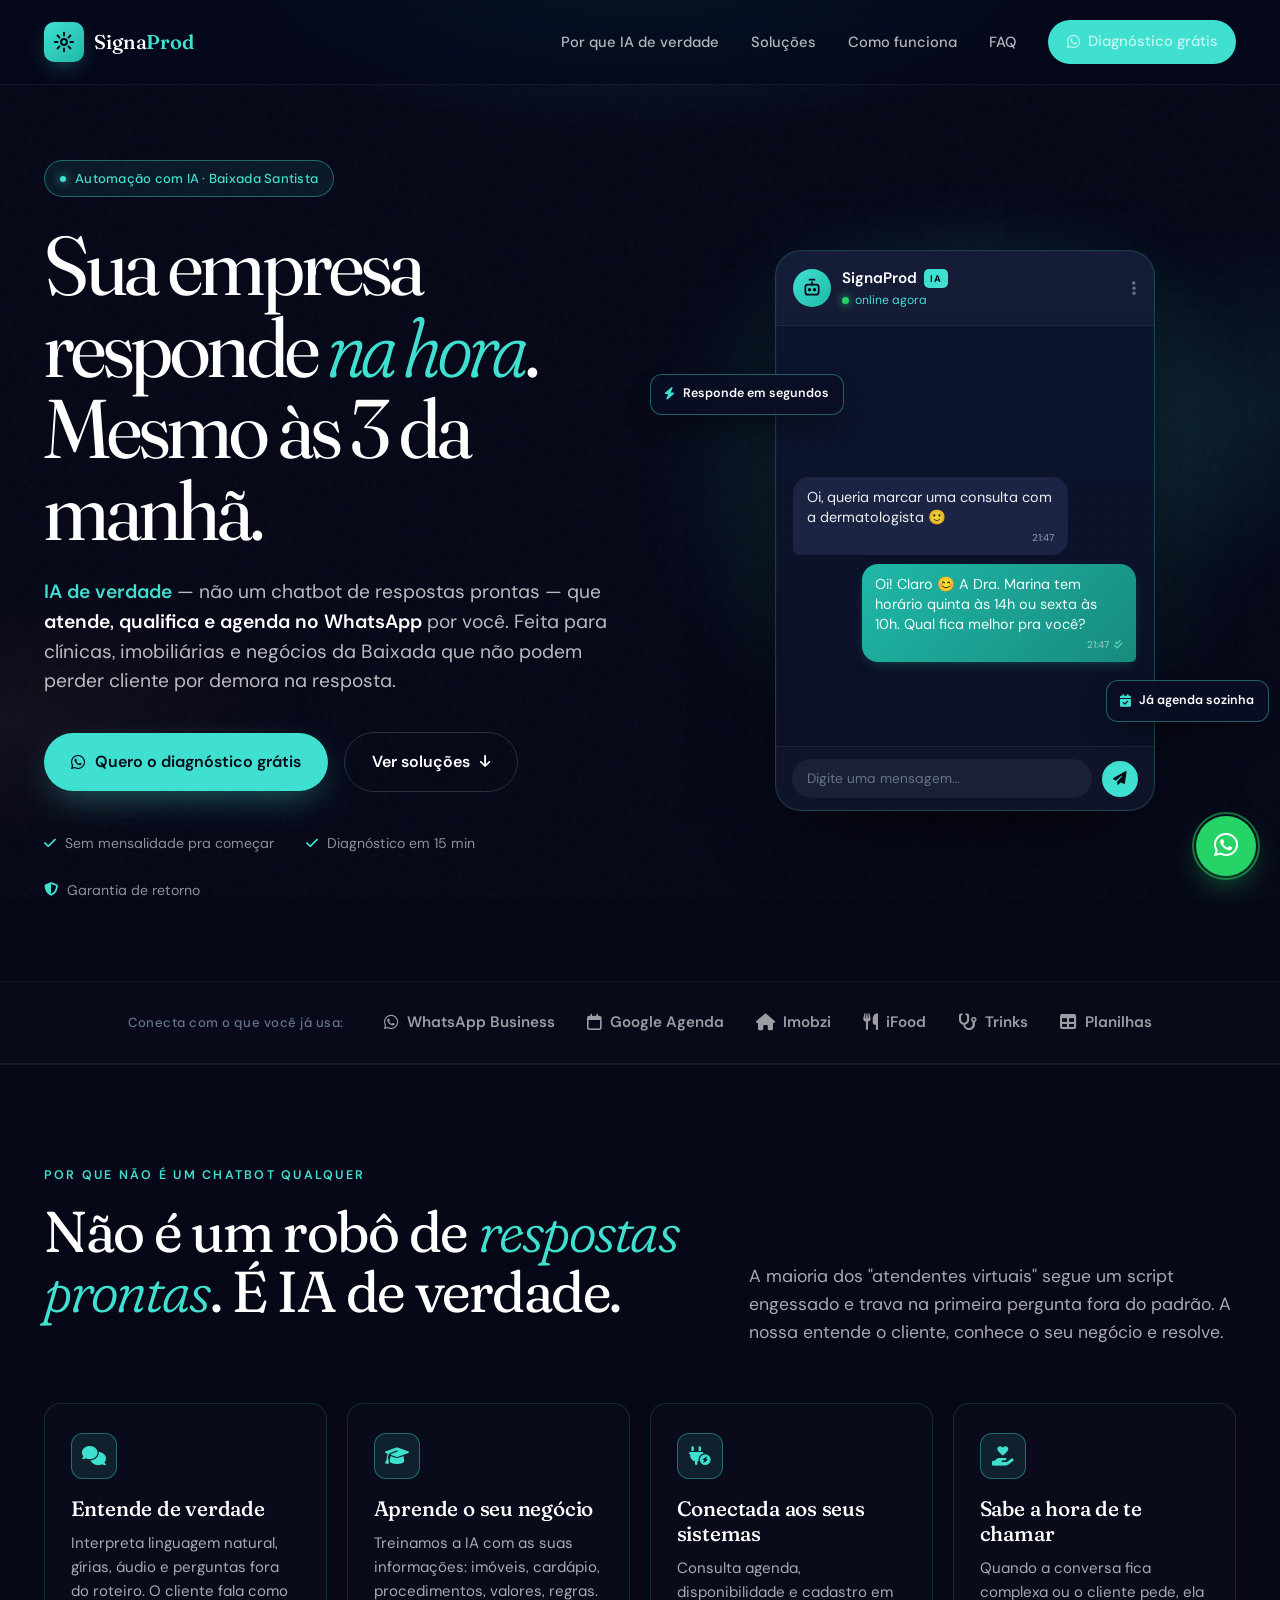
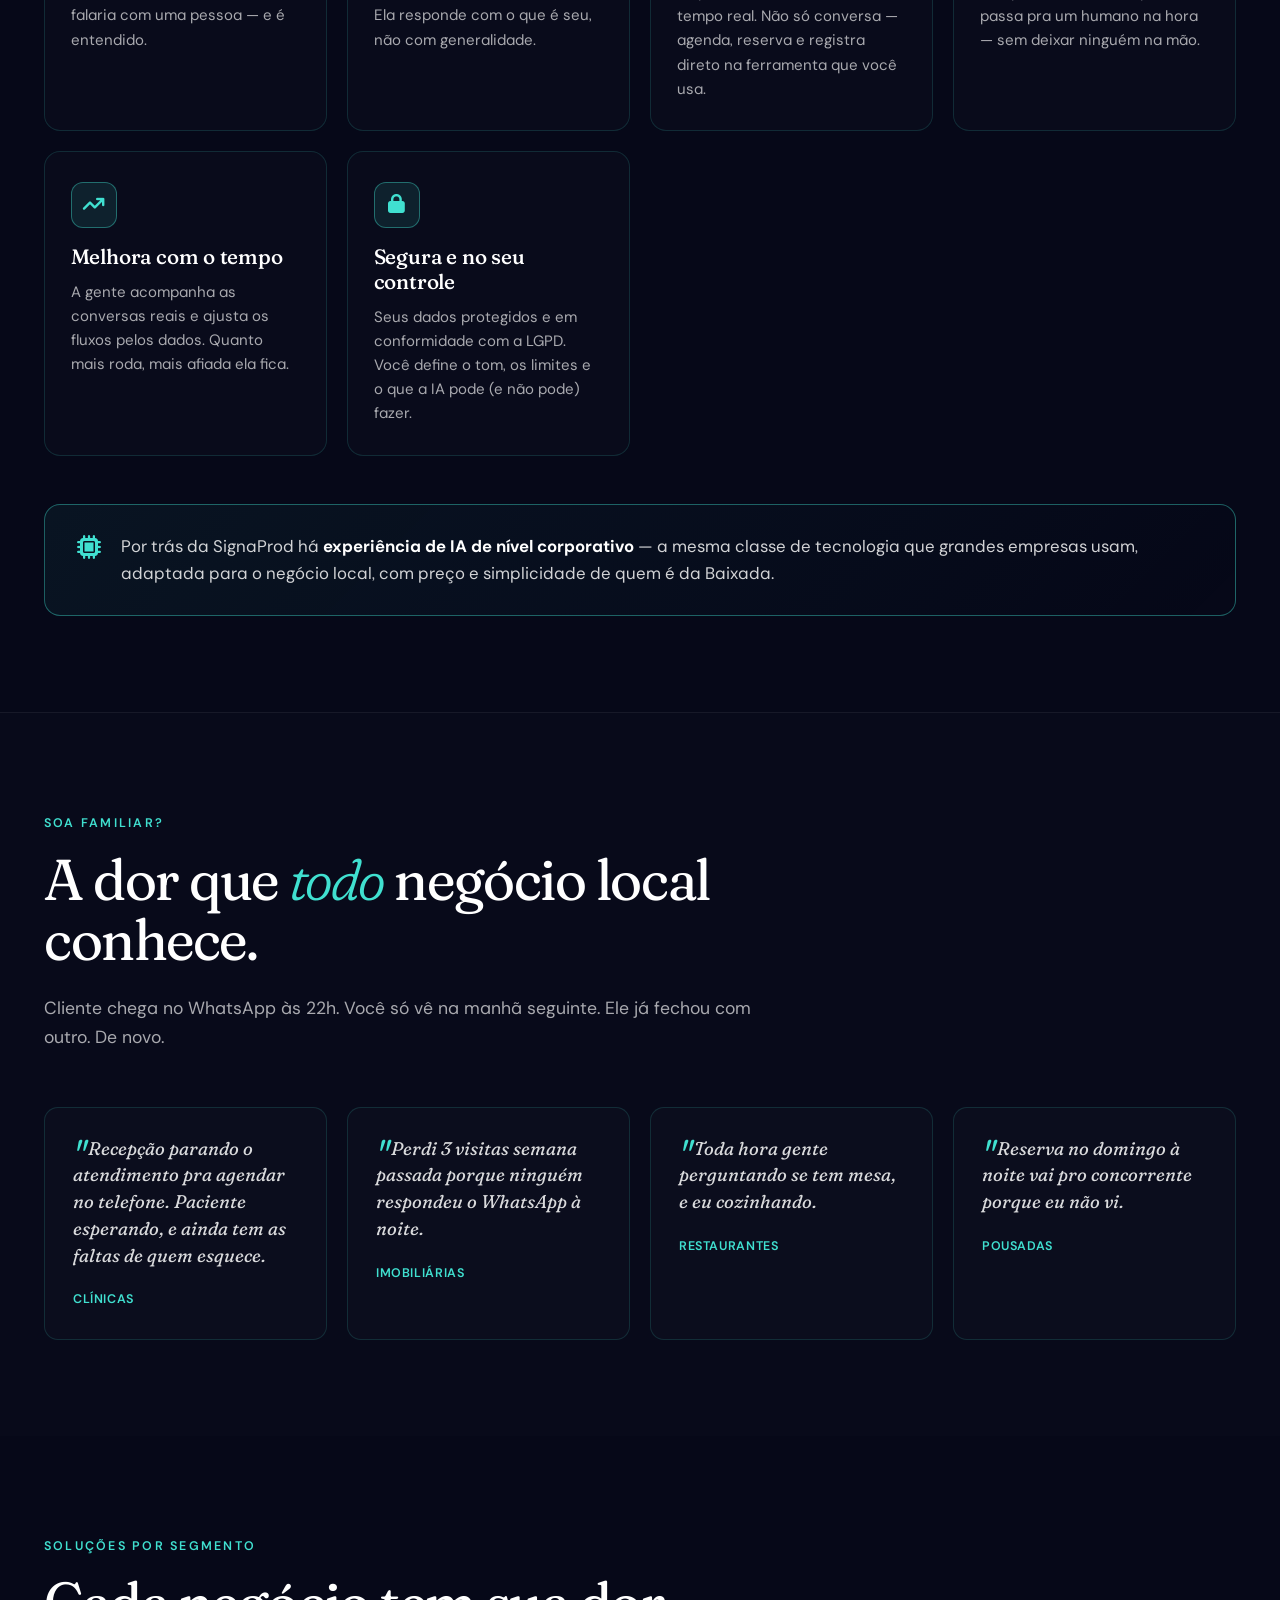
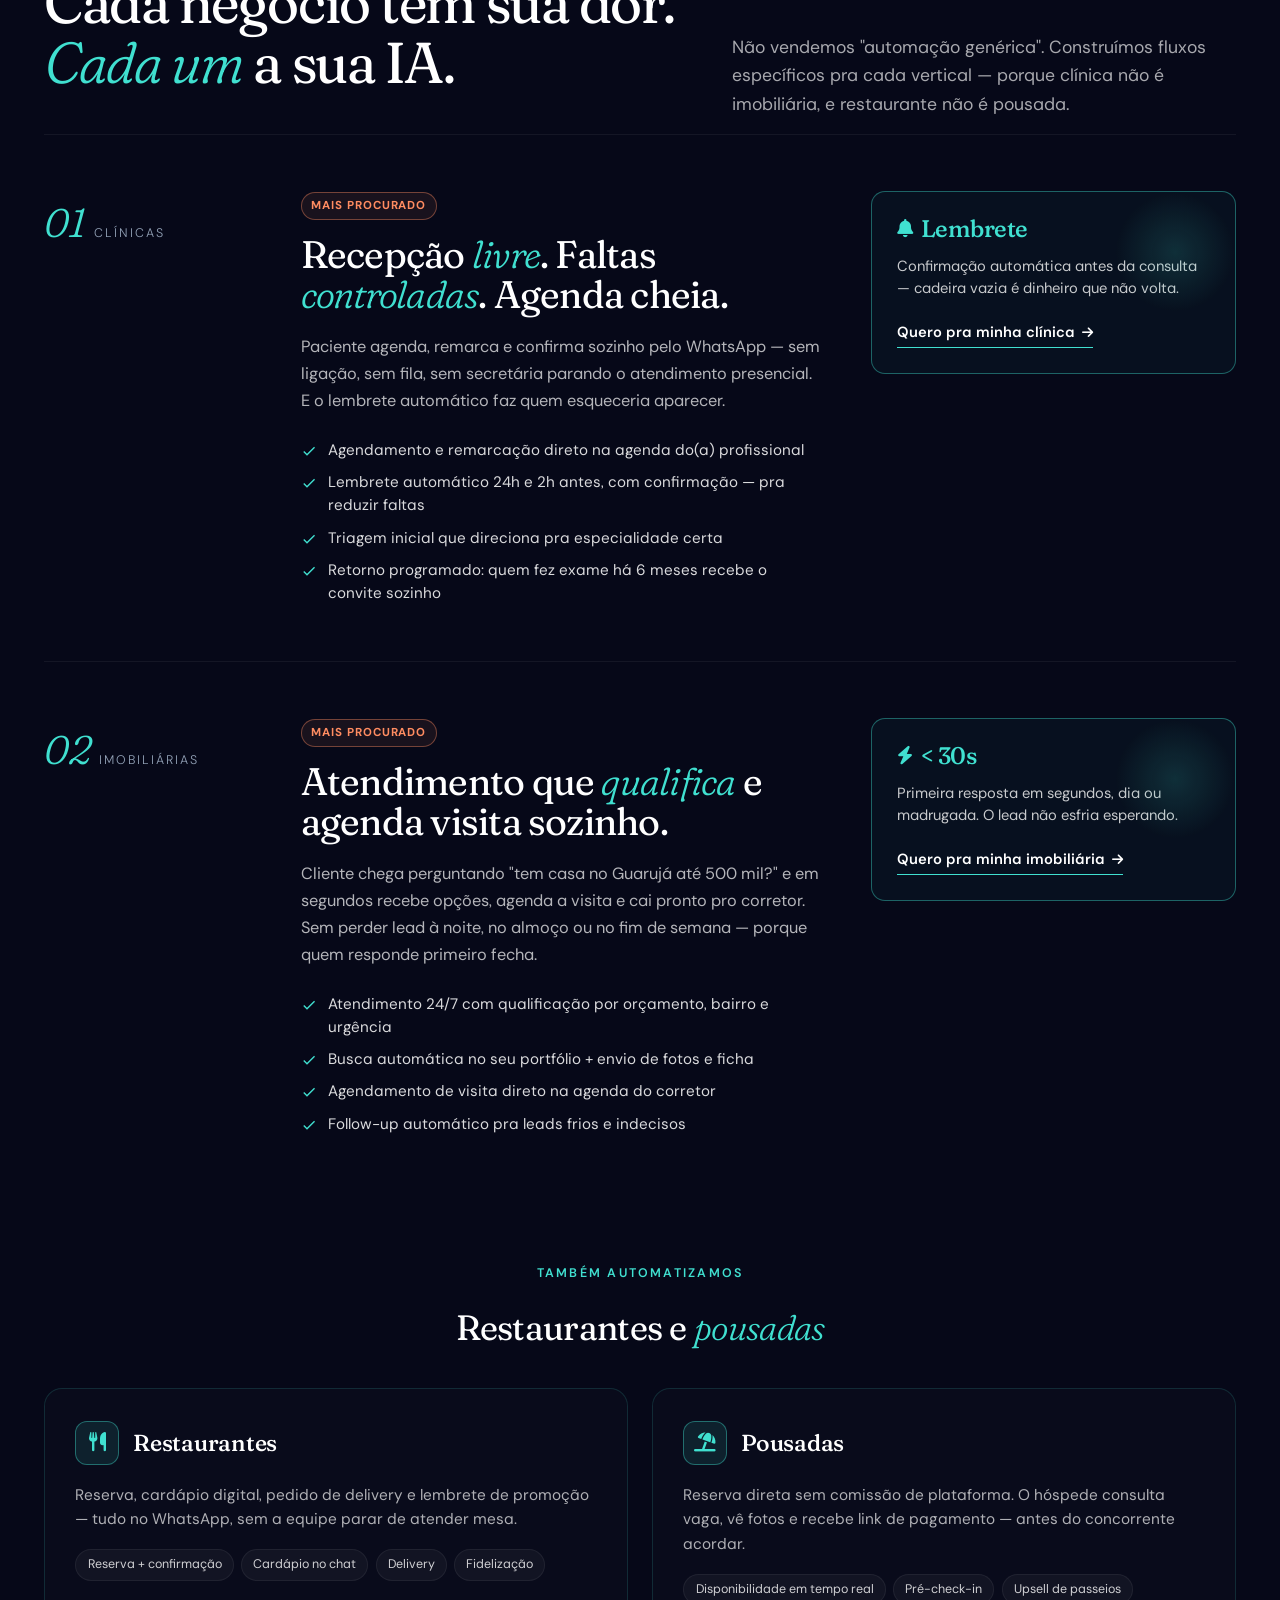
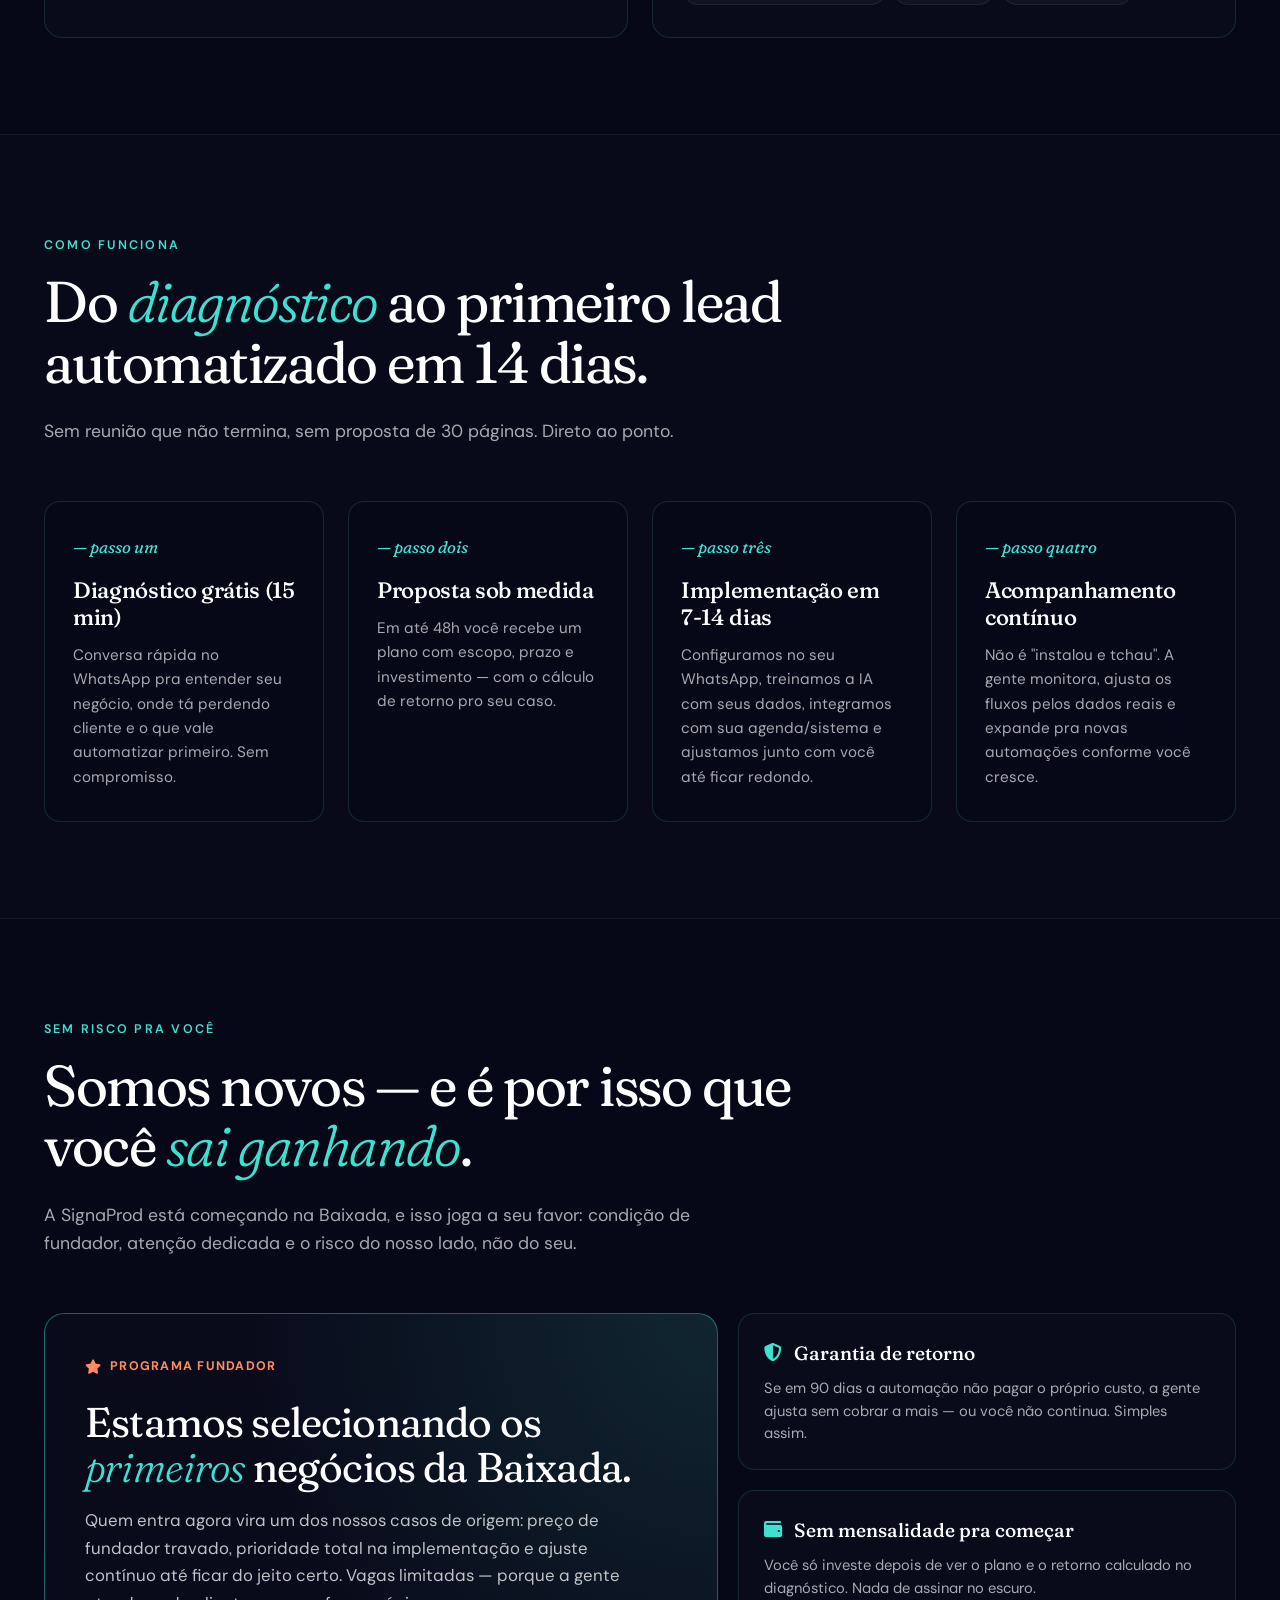
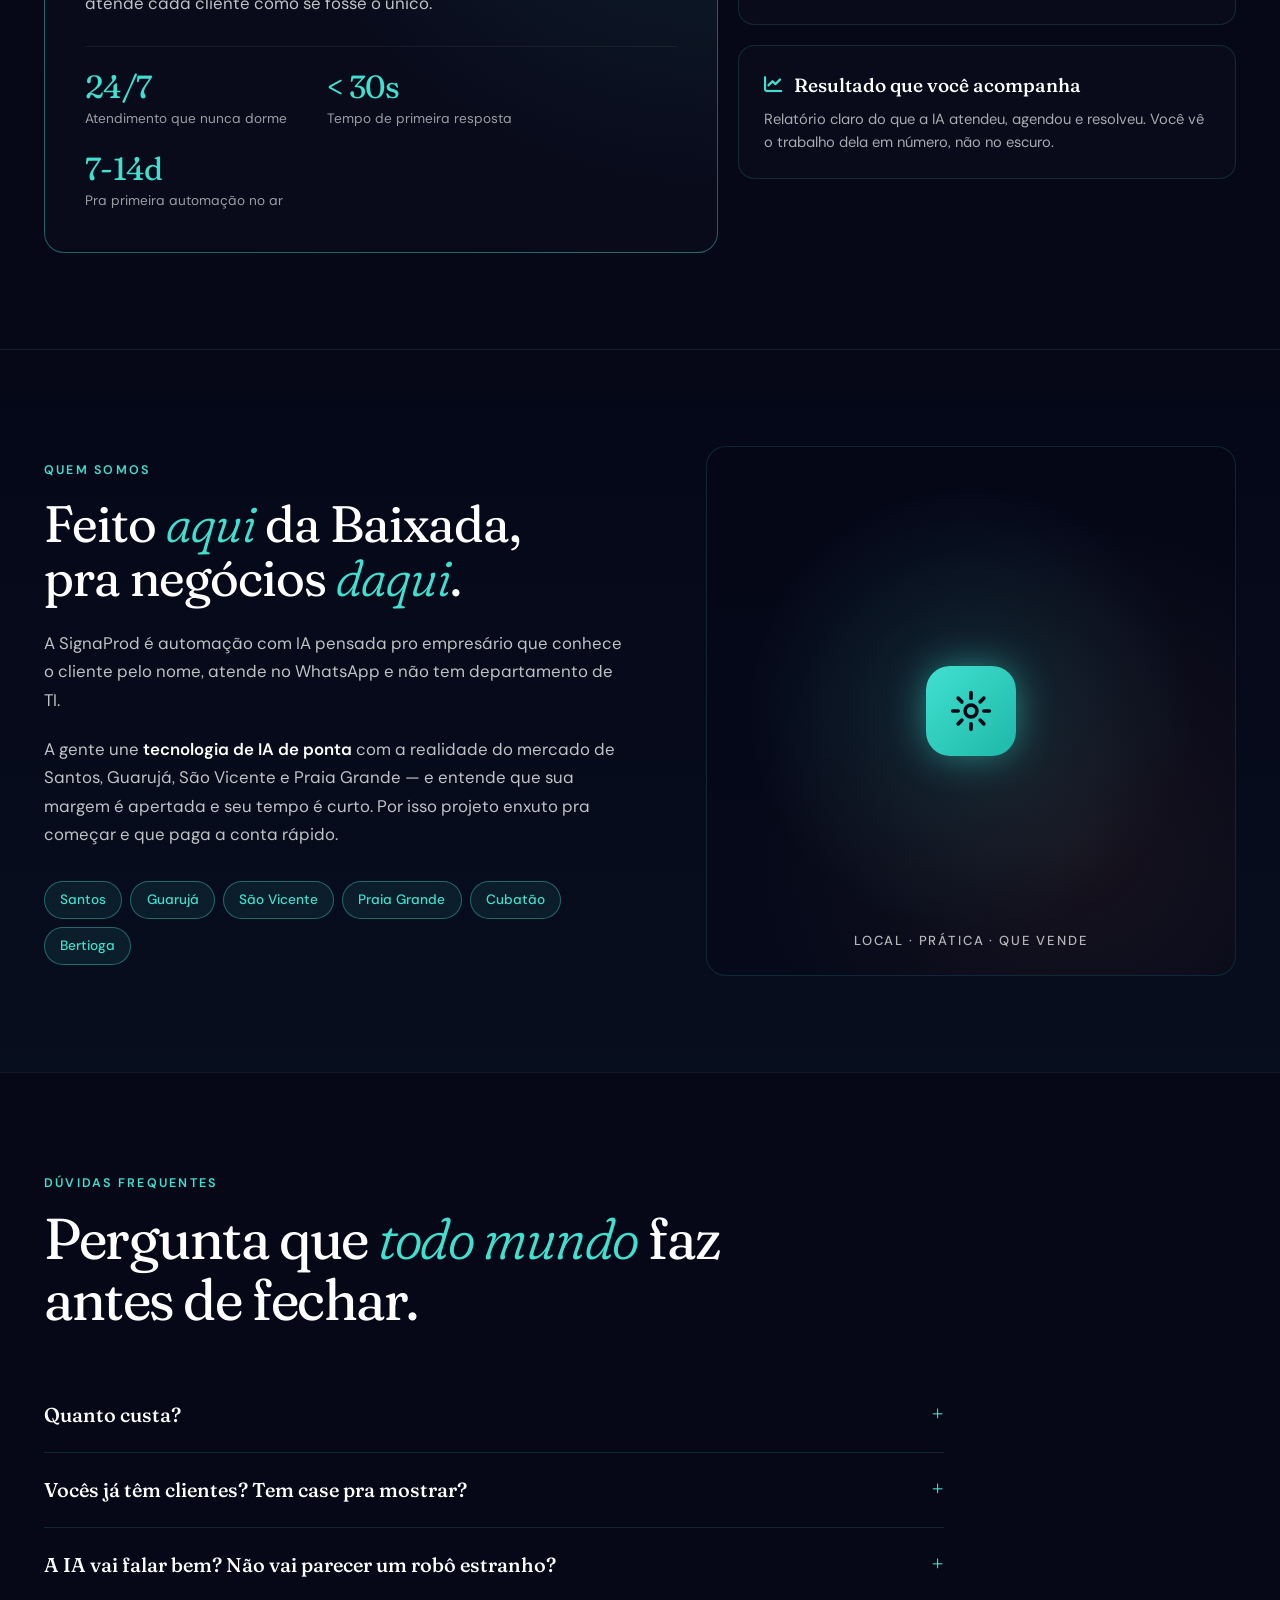
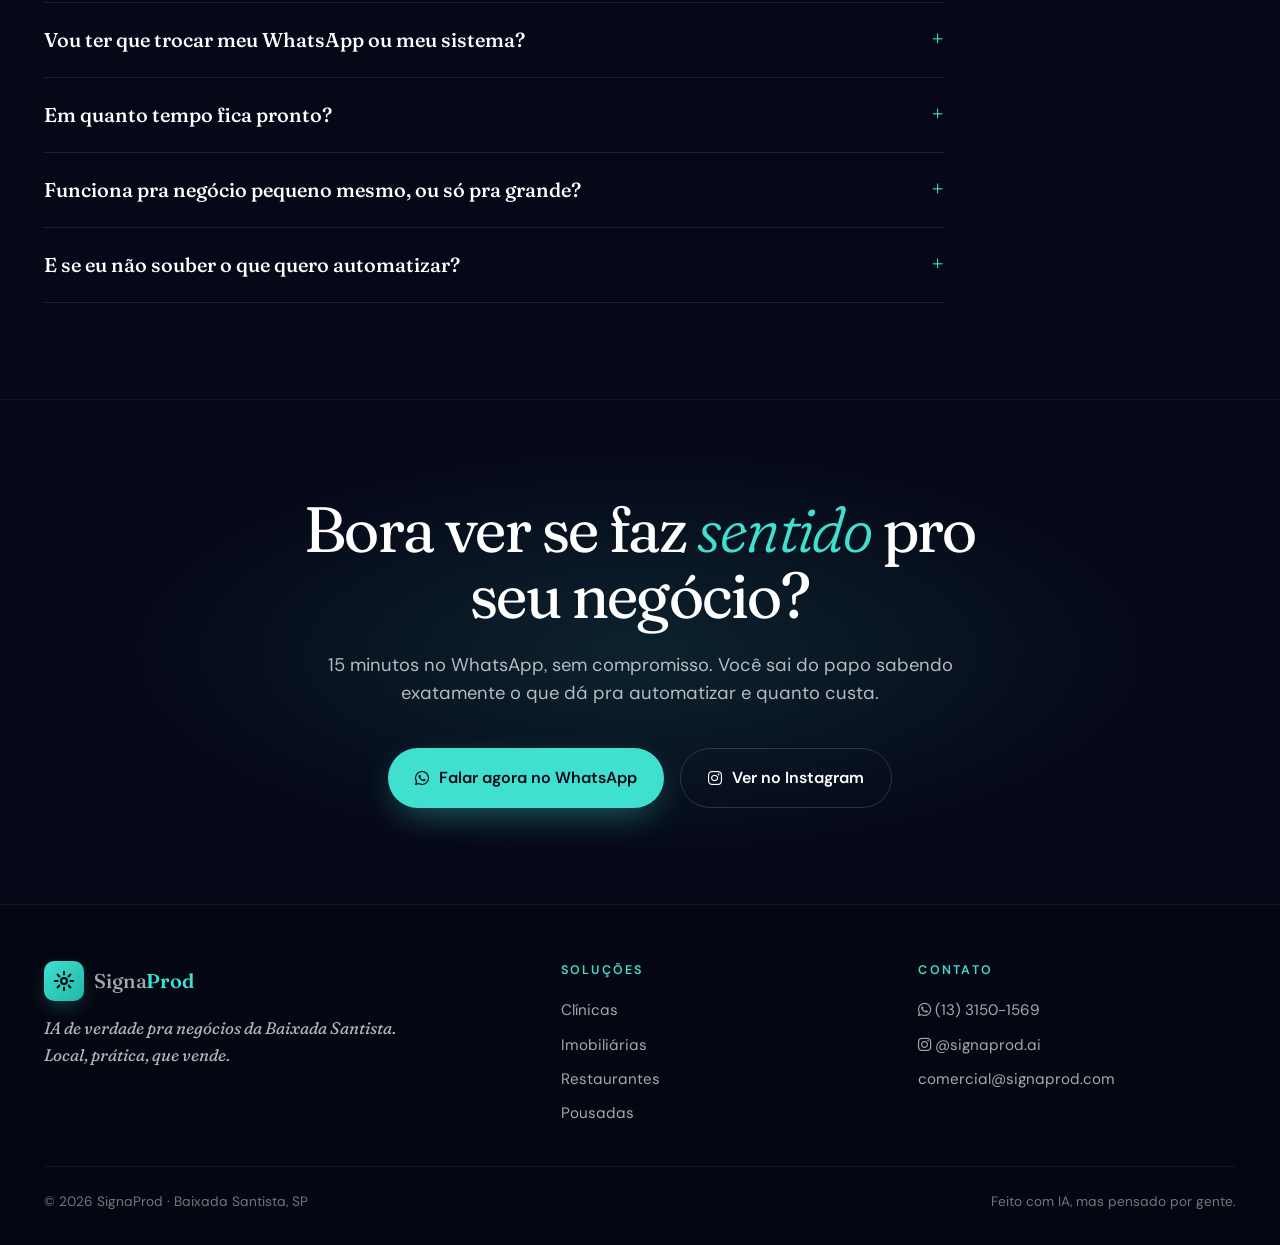
==== commit fbaeea60: "Update index.html" ====
--- a/index.html
+++ b/index.html
@@ -3,25 +3,28 @@
 <head>
     <meta charset="UTF-8">
     <meta name="viewport" content="width=device-width, initial-scale=1.0">
-    <title>SignaProd — IA que vende e atende por você | Baixada Santista</title>
-    <meta name="description" content="Automação com IA pra imobiliárias, restaurantes, pousadas e clínicas da Baixada Santista. Atendimento 24/7 no WhatsApp, qualificação de leads e agendamento automático. Diagnóstico grátis.">
-    <meta name="keywords" content="automação IA Santos, chatbot WhatsApp Baixada Santista, IA imobiliária, IA restaurante, IA pousada, IA clínica, Guarujá, São Vicente, Praia Grande">
-    <meta property="og:title" content="SignaProd — IA que vende e atende por você">
-    <meta property="og:description" content="Automação com IA pra negócios da Baixada Santista. Diagnóstico grátis.">
+    <title>SignaProd — IA de verdade que atende e vende por você | Baixada Santista</title>
+    <meta name="description" content="IA de verdade (não chatbot genérico) que atende, qualifica e agenda no WhatsApp. Para clínicas, imobiliárias, restaurantes e pousadas da Baixada Santista. Diagnóstico grátis e garantia de retorno.">
+    <meta name="keywords" content="automação IA Santos, agente de IA WhatsApp, IA clínica, IA imobiliária, IA restaurante, IA pousada, Baixada Santista, Guarujá, São Vicente, Praia Grande, Cubatão, Bertioga">
+    <meta property="og:title" content="SignaProd — IA de verdade que atende e vende por você">
+    <meta property="og:description" content="Automação com IA real para negócios da Baixada Santista. Diagnóstico grátis + garantia de retorno.">
     <meta property="og:type" content="website">
     <meta property="og:url" content="https://www.signaprod.com.br">
+    <meta name="theme-color" content="#060818">
     <link rel="preconnect" href="https://fonts.googleapis.com">
     <link rel="preconnect" href="https://fonts.gstatic.com" crossorigin>
-    <link href="https://fonts.googleapis.com/css2?family=Fraunces:opsz,wght,SOFT@9..144,300..900,0..100&family=DM+Sans:opsz,wght@9..40,300..700&display=swap" rel="stylesheet">
+    <link href="https://fonts.googleapis.com/css2?family=Fraunces:ital,opsz,wght,SOFT@0,9..144,300..900,0..100;1,9..144,300..900,0..100&family=DM+Sans:opsz,wght@9..40,300..700&display=swap" rel="stylesheet">
     <link rel="stylesheet" href="https://cdnjs.cloudflare.com/ajax/libs/font-awesome/6.5.1/css/all.min.css">
     <style>
         * { margin: 0; padding: 0; box-sizing: border-box; }
 
         :root {
             --teal: #40E0D0;
-            --teal-bright: #5AF0E0;
+            --teal-bright: #6BF5E6;
+            --teal-deep: #1FB8A8;
             --teal-dim: rgba(64, 224, 208, 0.4);
             --coral: #FF8C61;
+            --coral-soft: #FFB89B;
             --ink: #060818;
             --ink-2: #0a0e27;
             --ink-3: #131a3a;
@@ -47,6 +50,8 @@
             font-feature-settings: "ss01", "ss02";
         }
 
+        ::selection { background: var(--teal); color: var(--ink); }
+
         /* Background atmosphere */
         .atmosphere {
             position: fixed;
@@ -55,8 +60,22 @@
             pointer-events: none;
             background:
                 radial-gradient(ellipse 80% 50% at 50% -10%, rgba(64, 224, 208, 0.18) 0%, transparent 50%),
-                radial-gradient(ellipse 60% 40% at 100% 50%, rgba(64, 224, 208, 0.08) 0%, transparent 50%),
+                radial-gradient(ellipse 60% 40% at 100% 45%, rgba(64, 224, 208, 0.08) 0%, transparent 50%),
                 radial-gradient(ellipse 50% 30% at 0% 80%, rgba(255, 140, 97, 0.06) 0%, transparent 50%);
+        }
+
+        .gridlines {
+            position: fixed;
+            inset: 0;
+            z-index: 0;
+            pointer-events: none;
+            opacity: 0.4;
+            background-image:
+                linear-gradient(rgba(64, 224, 208, 0.035) 1px, transparent 1px),
+                linear-gradient(90deg, rgba(64, 224, 208, 0.035) 1px, transparent 1px);
+            background-size: 64px 64px;
+            mask-image: radial-gradient(ellipse 100% 60% at 50% 0%, black 20%, transparent 75%);
+            -webkit-mask-image: radial-gradient(ellipse 100% 60% at 50% 0%, black 20%, transparent 75%);
         }
 
         .grain {
@@ -111,26 +130,24 @@
         }
 
         .brand-mark {
-            width: 38px;
-            height: 38px;
-            border-radius: 9px;
-            background: linear-gradient(135deg, var(--teal) 0%, var(--teal-bright) 100%);
+            width: 40px;
+            height: 40px;
+            border-radius: 10px;
+            background: linear-gradient(135deg, var(--teal) 0%, var(--teal-deep) 100%);
             display: grid;
             place-items: center;
-            color: var(--ink);
-            font-family: var(--font-display);
-            font-weight: 700;
-            font-size: 1.15rem;
-            font-variation-settings: "SOFT" 30;
+            position: relative;
             box-shadow: 0 8px 24px -8px rgba(64, 224, 208, 0.5);
-        }
+            overflow: hidden;
+        }
+
+        .brand-mark svg { width: 22px; height: 22px; position: relative; z-index: 2; }
 
         .brand-name {
             font-family: var(--font-display);
             font-weight: 500;
-            font-size: 1.2rem;
+            font-size: 1.25rem;
             letter-spacing: -0.01em;
-            font-variation-settings: "SOFT" 50;
         }
 
         .brand-name em {
@@ -141,7 +158,7 @@
 
         .nav-links {
             display: flex;
-            gap: 2.25rem;
+            gap: 2rem;
             align-items: center;
             list-style: none;
         }
@@ -186,9 +203,20 @@
 
         /* HERO */
         .hero {
-            padding: 11rem 0 6rem;
+            padding: 10rem 0 5rem;
             position: relative;
             overflow: hidden;
+        }
+
+        .hero-grid {
+            display: grid;
+            grid-template-columns: 1fr;
+            gap: 3.5rem;
+            align-items: center;
+        }
+
+        @media (min-width: 1000px) {
+            .hero-grid { grid-template-columns: 1.05fr 0.95fr; gap: 3rem; }
         }
 
         .hero-eyebrow {
@@ -224,12 +252,11 @@
         .hero h1 {
             font-family: var(--font-display);
             font-weight: 400;
-            font-size: clamp(3rem, 8vw, 6.5rem);
-            line-height: 0.95;
+            font-size: clamp(2.75rem, 6.5vw, 5.25rem);
+            line-height: 0.98;
             letter-spacing: -0.035em;
-            margin-bottom: 1.75rem;
+            margin-bottom: 1.6rem;
             font-variation-settings: "SOFT" 30, "opsz" 144;
-            max-width: 18ch;
         }
 
         .hero h1 em {
@@ -239,34 +266,21 @@
             font-variation-settings: "SOFT" 100, "opsz" 144;
         }
 
-        .hero h1 .strike {
-            position: relative;
-            display: inline-block;
-            color: rgba(255, 255, 255, 0.45);
-        }
-
-        .hero h1 .strike::after {
-            content: '';
-            position: absolute;
-            left: -2%;
-            top: 52%;
-            width: 104%;
-            height: 5px;
-            background: var(--coral);
-            transform: rotate(-3deg);
-            border-radius: 2px;
-        }
-
         .hero-sub {
-            font-size: clamp(1.05rem, 1.6vw, 1.25rem);
-            color: rgba(255, 255, 255, 0.7);
-            max-width: 56ch;
-            margin-bottom: 2.5rem;
+            font-size: clamp(1.02rem, 1.5vw, 1.2rem);
+            color: rgba(255, 255, 255, 0.72);
+            max-width: 52ch;
+            margin-bottom: 2.25rem;
             line-height: 1.55;
         }
 
         .hero-sub strong {
             color: white;
+            font-weight: 600;
+        }
+
+        .hero-sub .hl {
+            color: var(--teal);
             font-weight: 600;
         }
 
@@ -281,7 +295,7 @@
             display: inline-flex;
             align-items: center;
             gap: 0.6rem;
-            padding: 1.05rem 1.75rem;
+            padding: 1.02rem 1.7rem;
             border-radius: 100px;
             font-weight: 600;
             font-size: 1rem;
@@ -316,12 +330,12 @@
         }
 
         .hero-meta {
-            margin-top: 3rem;
+            margin-top: 2.5rem;
             display: flex;
-            gap: 2.5rem;
+            gap: 1.5rem 2rem;
             flex-wrap: wrap;
             font-size: 0.88rem;
-            color: rgba(255, 255, 255, 0.5);
+            color: rgba(255, 255, 255, 0.55);
         }
 
         .hero-meta-item {
@@ -332,26 +346,200 @@
 
         .hero-meta-item i { color: var(--teal); font-size: 0.85rem; }
 
-        /* Vertical decorative line */
-        .hero::after {
-            content: '';
+        /* HERO — animated reveal */
+        .hero .anim { opacity: 0; transform: translateY(20px); animation: heroIn 0.9s cubic-bezier(0.16,1,0.3,1) forwards; }
+        .hero .a1 { animation-delay: 0.05s; }
+        .hero .a2 { animation-delay: 0.18s; }
+        .hero .a3 { animation-delay: 0.31s; }
+        .hero .a4 { animation-delay: 0.44s; }
+        .hero .a5 { animation-delay: 0.57s; }
+        @keyframes heroIn { to { opacity: 1; transform: translateY(0); } }
+
+        /* CHAT DEMO */
+        .chat-wrap {
+            position: relative;
+            opacity: 0;
+            transform: translateY(30px) scale(0.98);
+            animation: heroIn 1s cubic-bezier(0.16,1,0.3,1) 0.4s forwards;
+        }
+
+        .chat-glow {
             position: absolute;
-            right: 8%;
-            top: 30%;
-            width: 1px;
-            height: 220px;
-            background: linear-gradient(to bottom, transparent, var(--teal-dim), transparent);
-            display: none;
-        }
-
-        @media (min-width: 1100px) { .hero::after { display: block; } }
+            inset: -30px;
+            background: radial-gradient(circle at 50% 40%, rgba(64,224,208,0.22), transparent 65%);
+            filter: blur(20px);
+            z-index: 0;
+            pointer-events: none;
+        }
+
+        .chat-demo {
+            position: relative;
+            z-index: 2;
+            max-width: 380px;
+            margin: 0 auto;
+            background: linear-gradient(180deg, #0d1530 0%, #0a0f24 100%);
+            border: 1px solid rgba(64, 224, 208, 0.22);
+            border-radius: 26px;
+            overflow: hidden;
+            box-shadow: 0 40px 80px -30px rgba(0,0,0,0.8), 0 0 0 1px rgba(255,255,255,0.02) inset;
+        }
+
+        .chat-head {
+            display: flex;
+            align-items: center;
+            gap: 0.7rem;
+            padding: 0.95rem 1.1rem;
+            background: rgba(255,255,255,0.03);
+            border-bottom: 1px solid var(--line-soft);
+        }
+
+        .chat-avatar {
+            width: 38px; height: 38px;
+            border-radius: 50%;
+            background: linear-gradient(135deg, var(--teal), var(--teal-deep));
+            display: grid; place-items: center;
+            color: var(--ink); flex-shrink: 0;
+        }
+        .chat-avatar svg { width: 20px; height: 20px; }
+
+        .chat-head-info { flex: 1; min-width: 0; }
+        .chat-head-name {
+            font-weight: 600; font-size: 0.95rem;
+            display: flex; align-items: center; gap: 0.4rem;
+        }
+        .chat-head-name .badge {
+            font-size: 0.6rem; font-weight: 700; letter-spacing: 0.06em;
+            background: var(--teal); color: var(--ink);
+            padding: 0.1rem 0.4rem; border-radius: 5px; text-transform: uppercase;
+        }
+        .chat-head-status {
+            font-size: 0.76rem; color: var(--teal);
+            display: flex; align-items: center; gap: 0.35rem;
+        }
+        .chat-head-status::before {
+            content: ''; width: 7px; height: 7px; border-radius: 50%;
+            background: #25D366; box-shadow: 0 0 8px #25D366;
+        }
+        .chat-head i { color: var(--gray-dim); font-size: 1rem; }
+
+        .chat-body {
+            padding: 1.1rem;
+            height: 420px;
+            overflow: hidden;
+            display: flex;
+            flex-direction: column;
+            gap: 0.6rem;
+            justify-content: flex-end;
+            background-image: radial-gradient(rgba(255,255,255,0.018) 1px, transparent 1px);
+            background-size: 18px 18px;
+        }
+
+        .msg {
+            max-width: 80%;
+            padding: 0.6rem 0.85rem;
+            border-radius: 16px;
+            font-size: 0.9rem;
+            line-height: 1.4;
+            opacity: 0;
+            transform: translateY(8px);
+            animation: msgIn 0.35s ease forwards;
+            position: relative;
+        }
+        @keyframes msgIn { to { opacity: 1; transform: translateY(0); } }
+
+        .msg.in {
+            align-self: flex-start;
+            background: #1c2444;
+            color: rgba(255,255,255,0.92);
+            border-bottom-left-radius: 5px;
+        }
+        .msg.out {
+            align-self: flex-end;
+            background: linear-gradient(135deg, var(--teal-deep), #178b7e);
+            color: #f0fffd;
+            border-bottom-right-radius: 5px;
+            box-shadow: 0 4px 14px -6px rgba(31,184,168,0.5);
+        }
+        .msg .time {
+            display: block;
+            font-size: 0.62rem;
+            opacity: 0.6;
+            margin-top: 0.25rem;
+            text-align: right;
+        }
+        .msg.out .time i { color: #8fffe9; margin-left: 2px; }
+
+        .typing {
+            align-self: flex-end;
+            background: linear-gradient(135deg, var(--teal-deep), #178b7e);
+            padding: 0.75rem 0.95rem;
+            border-radius: 16px;
+            border-bottom-right-radius: 5px;
+            display: inline-flex;
+            gap: 4px;
+        }
+        .typing span {
+            width: 7px; height: 7px; border-radius: 50%;
+            background: rgba(255,255,255,0.7);
+            animation: typedot 1.2s infinite;
+        }
+        .typing span:nth-child(2) { animation-delay: 0.2s; }
+        .typing span:nth-child(3) { animation-delay: 0.4s; }
+        @keyframes typedot {
+            0%, 60%, 100% { transform: translateY(0); opacity: 0.4; }
+            30% { transform: translateY(-5px); opacity: 1; }
+        }
+
+        .chat-foot {
+            display: flex;
+            align-items: center;
+            gap: 0.6rem;
+            padding: 0.75rem 1rem;
+            border-top: 1px solid var(--line-soft);
+            background: rgba(255,255,255,0.02);
+        }
+        .chat-foot-input {
+            flex: 1;
+            background: rgba(255,255,255,0.05);
+            border-radius: 100px;
+            padding: 0.55rem 0.95rem;
+            font-size: 0.85rem;
+            color: var(--gray-dim);
+        }
+        .chat-foot-send {
+            width: 36px; height: 36px; border-radius: 50%;
+            background: var(--teal); color: var(--ink);
+            display: grid; place-items: center; flex-shrink: 0;
+        }
+
+        .chat-tag {
+            position: absolute;
+            z-index: 3;
+            background: rgba(10,15,36,0.92);
+            backdrop-filter: blur(8px);
+            border: 1px solid var(--teal-dim);
+            border-radius: 12px;
+            padding: 0.6rem 0.85rem;
+            font-size: 0.78rem;
+            font-weight: 600;
+            display: flex;
+            align-items: center;
+            gap: 0.5rem;
+            box-shadow: 0 14px 30px -12px rgba(0,0,0,0.7);
+        }
+        .chat-tag i { color: var(--teal); }
+        .chat-tag.t1 { top: 22%; left: -8%; animation: float1 5s ease-in-out infinite; }
+        .chat-tag.t2 { bottom: 16%; right: -6%; animation: float1 6s ease-in-out infinite 1s; }
+        @keyframes float1 {
+            0%, 100% { transform: translateY(0); }
+            50% { transform: translateY(-9px); }
+        }
+        @media (max-width: 540px) { .chat-tag { display: none; } }
 
         /* Section base */
         section { position: relative; z-index: 2; }
 
-        .section-pad {
-            padding: 6rem 0;
-        }
+        .section-pad { padding: 6rem 0; }
 
         .section-label {
             display: inline-block;
@@ -366,7 +554,7 @@
         .section-title {
             font-family: var(--font-display);
             font-weight: 400;
-            font-size: clamp(2.25rem, 5vw, 3.75rem);
+            font-size: clamp(2.1rem, 5vw, 3.6rem);
             line-height: 1.05;
             letter-spacing: -0.025em;
             margin-bottom: 1.5rem;
@@ -388,16 +576,134 @@
             line-height: 1.6;
         }
 
+        /* INTEGRATIONS STRIP */
+        .integrations {
+            border-top: 1px solid var(--line-soft);
+            border-bottom: 1px solid var(--line-soft);
+            padding: 1.75rem 0;
+            background: rgba(255,255,255,0.012);
+            overflow: hidden;
+        }
+        .integrations-inner {
+            display: flex;
+            align-items: center;
+            gap: 2.5rem;
+            flex-wrap: wrap;
+            justify-content: center;
+        }
+        .integrations-label {
+            font-size: 0.82rem;
+            color: var(--gray-dim);
+            font-weight: 500;
+            letter-spacing: 0.04em;
+        }
+        .integrations-items {
+            display: flex;
+            align-items: center;
+            gap: 1.5rem 2rem;
+            flex-wrap: wrap;
+            justify-content: center;
+        }
+        .integ {
+            display: inline-flex;
+            align-items: center;
+            gap: 0.5rem;
+            color: rgba(255,255,255,0.6);
+            font-weight: 600;
+            font-size: 0.95rem;
+            transition: color 0.2s ease;
+        }
+        .integ:hover { color: var(--teal); }
+        .integ i { font-size: 1.05rem; }
+
+        /* ENGINE / WHY (authority) */
+        .engine { border-top: 1px solid var(--line-soft); }
+        .engine-head {
+            display: grid;
+            grid-template-columns: 1fr;
+            gap: 1.5rem;
+            align-items: end;
+            margin-bottom: 3.5rem;
+        }
+        @media (min-width: 900px) {
+            .engine-head { grid-template-columns: 1.4fr 1fr; }
+        }
+        .engine-grid {
+            display: grid;
+            grid-template-columns: repeat(auto-fit, minmax(250px, 1fr));
+            gap: 1.25rem;
+        }
+        .engine-card {
+            padding: 1.85rem 1.6rem;
+            border: 1px solid var(--line);
+            border-radius: 16px;
+            background: rgba(255,255,255,0.015);
+            transition: all 0.3s ease;
+            position: relative;
+            overflow: hidden;
+        }
+        .engine-card:hover {
+            border-color: var(--teal-dim);
+            background: rgba(64,224,208,0.025);
+            transform: translateY(-4px);
+        }
+        .engine-card-ico {
+            width: 46px; height: 46px;
+            border-radius: 12px;
+            background: rgba(64,224,208,0.1);
+            border: 1px solid var(--teal-dim);
+            display: grid; place-items: center;
+            color: var(--teal);
+            font-size: 1.2rem;
+            margin-bottom: 1.1rem;
+        }
+        .engine-card h4 {
+            font-family: var(--font-display);
+            font-size: 1.3rem;
+            font-weight: 500;
+            line-height: 1.2;
+            letter-spacing: -0.01em;
+            margin-bottom: 0.6rem;
+            font-variation-settings: "SOFT" 50;
+        }
+        .engine-card p {
+            color: rgba(255,255,255,0.65);
+            font-size: 0.94rem;
+            line-height: 1.6;
+        }
+
+        .engine-note {
+            margin-top: 3rem;
+            padding: 1.75rem 2rem;
+            border-radius: 16px;
+            border: 1px solid var(--teal-dim);
+            background: linear-gradient(135deg, rgba(64,224,208,0.06), transparent);
+            display: flex;
+            gap: 1.25rem;
+            align-items: flex-start;
+        }
+        .engine-note i {
+            color: var(--teal);
+            font-size: 1.5rem;
+            margin-top: 0.15rem;
+            flex-shrink: 0;
+        }
+        .engine-note p {
+            font-size: 1.05rem;
+            line-height: 1.6;
+            color: rgba(255,255,255,0.82);
+        }
+        .engine-note strong { color: white; }
+
         /* PROBLEM */
         .problem {
             border-top: 1px solid var(--line-soft);
-            border-bottom: 1px solid var(--line-soft);
             background: rgba(255, 255, 255, 0.012);
         }
 
         .problem-grid {
             display: grid;
-            grid-template-columns: repeat(auto-fit, minmax(260px, 1fr));
+            grid-template-columns: repeat(auto-fit, minmax(255px, 1fr));
             gap: 1.25rem;
             margin-top: 3.5rem;
         }
@@ -449,14 +755,12 @@
             display: grid;
             grid-template-columns: 1fr;
             gap: 2rem;
-            margin-bottom: 4rem;
+            margin-bottom: 1rem;
             align-items: end;
         }
 
         @media (min-width: 900px) {
-            .verticals-head {
-                grid-template-columns: 1.3fr 1fr;
-            }
+            .verticals-head { grid-template-columns: 1.3fr 1fr; }
         }
 
         .vertical {
@@ -475,8 +779,6 @@
                 align-items: start;
             }
         }
-
-        .vertical:last-child { border-bottom: 1px solid var(--line-soft); }
 
         .vertical-num {
             font-family: var(--font-display);
@@ -491,17 +793,31 @@
         }
 
         .vertical-num small {
-            font-size: 0.85rem;
+            font-size: 0.78rem;
             color: var(--gray);
             font-style: normal;
             font-family: var(--font-body);
-            letter-spacing: 0.18em;
+            letter-spacing: 0.16em;
             text-transform: uppercase;
+        }
+
+        .vertical-flag {
+            display: inline-block;
+            margin-bottom: 0.85rem;
+            font-size: 0.72rem;
+            font-weight: 700;
+            letter-spacing: 0.08em;
+            text-transform: uppercase;
+            color: var(--coral);
+            border: 1px solid rgba(255,140,97,0.4);
+            background: rgba(255,140,97,0.08);
+            padding: 0.25rem 0.6rem;
+            border-radius: 100px;
         }
 
         .vertical-body h3 {
             font-family: var(--font-display);
-            font-size: clamp(1.85rem, 3vw, 2.5rem);
+            font-size: clamp(1.75rem, 3vw, 2.4rem);
             font-weight: 400;
             line-height: 1.05;
             letter-spacing: -0.02em;
@@ -551,7 +867,7 @@
         }
 
         .vertical-side {
-            padding: 1.5rem;
+            padding: 1.6rem;
             background: rgba(64, 224, 208, 0.04);
             border: 1px solid var(--teal-dim);
             border-radius: 14px;
@@ -570,22 +886,26 @@
             pointer-events: none;
         }
 
-        .vertical-side-stat {
+        .vertical-side-token {
+            display: inline-flex;
+            align-items: center;
+            gap: 0.5rem;
             font-family: var(--font-display);
-            font-size: 2.75rem;
-            font-weight: 400;
+            font-size: 1.5rem;
+            font-weight: 500;
             color: var(--teal);
             line-height: 1;
-            margin-bottom: 0.4rem;
+            margin-bottom: 0.85rem;
             font-variation-settings: "SOFT" 70;
-            letter-spacing: -0.03em;
-        }
+            letter-spacing: -0.02em;
+        }
+        .vertical-side-token i { font-size: 1.15rem; }
 
         .vertical-side-label {
-            font-size: 0.85rem;
-            color: rgba(255, 255, 255, 0.7);
+            font-size: 0.92rem;
+            color: rgba(255, 255, 255, 0.78);
             margin-bottom: 1.25rem;
-            line-height: 1.4;
+            line-height: 1.5;
         }
 
         .vertical-side-cta {
@@ -601,9 +921,77 @@
             transition: all 0.2s ease;
         }
 
-        .vertical-side-cta:hover {
-            color: var(--teal);
-            gap: 0.7rem;
+        .vertical-side-cta:hover { color: var(--teal); gap: 0.7rem; }
+
+        /* MINI VERTICALS */
+        .mini-head {
+            margin-top: 4.5rem;
+            margin-bottom: 2rem;
+            text-align: center;
+        }
+        .mini-head .section-label { display: block; }
+        .mini-head h3 {
+            font-family: var(--font-display);
+            font-weight: 400;
+            font-size: clamp(1.6rem, 3vw, 2.2rem);
+            font-variation-settings: "SOFT" 50;
+            letter-spacing: -0.02em;
+        }
+        .mini-head h3 em { font-style: italic; color: var(--teal); font-weight: 300; }
+
+        .mini-grid {
+            display: grid;
+            grid-template-columns: 1fr;
+            gap: 1.5rem;
+        }
+        @media (min-width: 760px) { .mini-grid { grid-template-columns: 1fr 1fr; } }
+
+        .mini-card {
+            padding: 2rem 1.9rem;
+            border: 1px solid var(--line);
+            border-radius: 18px;
+            background: rgba(255,255,255,0.015);
+            transition: all 0.3s ease;
+        }
+        .mini-card:hover {
+            border-color: var(--teal-dim);
+            background: rgba(64,224,208,0.02);
+            transform: translateY(-4px);
+        }
+        .mini-card-top {
+            display: flex;
+            align-items: center;
+            gap: 0.85rem;
+            margin-bottom: 1.1rem;
+        }
+        .mini-card-ico {
+            width: 44px; height: 44px; border-radius: 12px;
+            background: rgba(64,224,208,0.1);
+            border: 1px solid var(--teal-dim);
+            display: grid; place-items: center;
+            color: var(--teal); font-size: 1.2rem;
+        }
+        .mini-card-top h4 {
+            font-family: var(--font-display);
+            font-size: 1.45rem;
+            font-weight: 500;
+            font-variation-settings: "SOFT" 50;
+            letter-spacing: -0.01em;
+        }
+        .mini-card p {
+            color: rgba(255,255,255,0.68);
+            font-size: 0.96rem;
+            line-height: 1.6;
+            margin-bottom: 1.1rem;
+        }
+        .mini-tags { display: flex; flex-wrap: wrap; gap: 0.45rem; }
+        .mini-tag {
+            font-size: 0.78rem;
+            color: rgba(255,255,255,0.8);
+            background: rgba(255,255,255,0.04);
+            border: 1px solid var(--line-soft);
+            padding: 0.3rem 0.7rem;
+            border-radius: 100px;
         }
 
         /* HOW IT WORKS */
@@ -614,7 +1002,7 @@
 
         .how-grid {
             display: grid;
-            grid-template-columns: repeat(auto-fit, minmax(260px, 1fr));
+            grid-template-columns: repeat(auto-fit, minmax(255px, 1fr));
             gap: 1.5rem;
             margin-top: 3.5rem;
         }
@@ -628,10 +1016,7 @@
             transition: all 0.3s ease;
         }
 
-        .how-card:hover {
-            border-color: var(--teal-dim);
-            transform: translateY(-4px);
-        }
+        .how-card:hover { border-color: var(--teal-dim); transform: translateY(-4px); }
 
         .how-step {
             font-family: var(--font-display);
@@ -652,48 +1037,99 @@
             font-variation-settings: "SOFT" 50;
         }
 
-        .how-card p {
-            color: rgba(255, 255, 255, 0.65);
-            font-size: 0.95rem;
-            line-height: 1.6;
-        }
-
-        /* PROOF / RESULTS */
-        .proof {
+        .how-card p { color: rgba(255, 255, 255, 0.65); font-size: 0.95rem; line-height: 1.6; }
+
+        /* GUARANTEE / FOUNDERS */
+        .promise { border-top: 1px solid var(--line-soft); }
+        .promise-grid {
+            display: grid;
+            grid-template-columns: 1fr;
+            gap: 1.25rem;
+            margin-top: 3.5rem;
+        }
+        @media (min-width: 860px) {
+            .promise-grid { grid-template-columns: 1.15fr 0.85fr; }
+        }
+
+        .promise-main {
+            padding: 2.5rem;
+            border-radius: 20px;
+            border: 1px solid var(--teal-dim);
+            background:
+                radial-gradient(circle at 100% 0%, rgba(64,224,208,0.12), transparent 55%),
+                rgba(255,255,255,0.015);
+            position: relative;
+            overflow: hidden;
+        }
+        .promise-badge {
+            display: inline-flex;
+            align-items: center;
+            gap: 0.5rem;
+            font-size: 0.78rem;
+            font-weight: 700;
+            letter-spacing: 0.1em;
+            text-transform: uppercase;
+            color: var(--coral);
+            margin-bottom: 1.4rem;
+        }
+        .promise-badge i { font-size: 0.9rem; }
+        .promise-main h3 {
+            font-family: var(--font-display);
+            font-weight: 400;
+            font-size: clamp(1.8rem, 3.5vw, 2.6rem);
+            line-height: 1.08;
+            letter-spacing: -0.02em;
+            margin-bottom: 1.1rem;
+            font-variation-settings: "SOFT" 50;
+        }
+        .promise-main h3 em { font-style: italic; color: var(--teal); font-weight: 300; }
+        .promise-main p {
+            color: rgba(255,255,255,0.75);
+            font-size: 1.05rem;
+            line-height: 1.65;
+            max-width: 48ch;
+            margin-bottom: 1.75rem;
+        }
+
+        .promise-side {
+            display: grid;
+            gap: 1.25rem;
+            align-content: start;
+        }
+        .promise-item {
+            padding: 1.5rem 1.6rem;
+            border: 1px solid var(--line);
+            border-radius: 16px;
+            background: rgba(255,255,255,0.015);
+            transition: all 0.3s ease;
+        }
+        .promise-item:hover { border-color: var(--teal-dim); transform: translateY(-3px); }
+        .promise-item-top {
+            display: flex; align-items: center; gap: 0.7rem; margin-bottom: 0.5rem;
+        }
+        .promise-item-top i {
+            color: var(--teal); font-size: 1.15rem;
+        }
+        .promise-item-top h4 {
+            font-family: var(--font-display);
+            font-size: 1.2rem; font-weight: 500;
+            font-variation-settings: "SOFT" 50;
+        }
+        .promise-item p { color: rgba(255,255,255,0.65); font-size: 0.92rem; line-height: 1.55; }
+
+        .promise-stats {
+            display: flex;
+            flex-wrap: wrap;
+            gap: 1.5rem 2.5rem;
+            padding-top: 1.5rem;
             border-top: 1px solid var(--line-soft);
         }
-
-        .proof-grid {
-            display: grid;
-            grid-template-columns: repeat(auto-fit, minmax(180px, 1fr));
-            gap: 0;
-            margin-top: 3.5rem;
-            border-top: 1px solid var(--line);
-            border-left: 1px solid var(--line);
-        }
-
-        .proof-stat {
-            padding: 2.25rem 1.5rem;
-            border-right: 1px solid var(--line);
-            border-bottom: 1px solid var(--line);
-        }
-
-        .proof-stat-num {
+        .promise-stat-num {
             font-family: var(--font-display);
-            font-size: clamp(2.5rem, 5vw, 3.5rem);
-            font-weight: 400;
-            color: var(--teal);
-            line-height: 1;
-            margin-bottom: 0.5rem;
-            font-variation-settings: "SOFT" 60;
-            letter-spacing: -0.025em;
-        }
-
-        .proof-stat-label {
-            font-size: 0.92rem;
-            color: rgba(255, 255, 255, 0.7);
-            line-height: 1.4;
-        }
+            font-size: 2rem; font-weight: 400; color: var(--teal);
+            line-height: 1; font-variation-settings: "SOFT" 60; letter-spacing: -0.02em;
+        }
+        .promise-stat-label { font-size: 0.85rem; color: rgba(255,255,255,0.6); margin-top: 0.3rem; }
 
         /* ABOUT / LOCAL */
         .about {
@@ -735,6 +1171,7 @@
             line-height: 1.7;
             margin-bottom: 1.25rem;
         }
+        .about-text p strong { color: white; font-weight: 600; }
 
         .about-cities {
             display: flex;
@@ -769,66 +1206,56 @@
             position: absolute;
             inset: 0;
             background:
-                radial-gradient(circle at 30% 30%, rgba(64, 224, 208, 0.18), transparent 60%),
-                radial-gradient(circle at 70% 70%, rgba(255, 140, 97, 0.08), transparent 60%);
-        }
-
-        .about-visual-orb {
+                radial-gradient(circle at 50% 50%, rgba(64, 224, 208, 0.14), transparent 60%),
+                radial-gradient(circle at 70% 75%, rgba(255, 140, 97, 0.07), transparent 60%);
+        }
+
+        /* signal rings */
+        .rings { position: absolute; inset: 0; display: grid; place-items: center; }
+        .ring {
+            position: absolute;
+            border: 1px solid var(--teal-dim);
+            border-radius: 50%;
+            animation: ringPulse 4s ease-out infinite;
+            opacity: 0;
+        }
+        .ring:nth-child(1) { width: 30%; aspect-ratio: 1; animation-delay: 0s; }
+        .ring:nth-child(2) { width: 30%; aspect-ratio: 1; animation-delay: 1s; }
+        .ring:nth-child(3) { width: 30%; aspect-ratio: 1; animation-delay: 2s; }
+        .ring:nth-child(4) { width: 30%; aspect-ratio: 1; animation-delay: 3s; }
+        @keyframes ringPulse {
+            0% { transform: scale(1); opacity: 0.7; }
+            100% { transform: scale(3.2); opacity: 0; }
+        }
+        .about-core {
             position: relative;
-            width: 70%;
-            aspect-ratio: 1;
-            border-radius: 50%;
-            background:
-                conic-gradient(from 0deg, var(--teal), transparent 30%, var(--teal) 50%, transparent 80%, var(--teal));
-            opacity: 0.6;
-            animation: spin-slow 30s linear infinite;
-        }
-
-        @keyframes spin-slow {
-            to { transform: rotate(360deg); }
-        }
-
-        .about-visual-content {
+            z-index: 2;
+            width: 90px; height: 90px;
+            border-radius: 24px;
+            background: linear-gradient(135deg, var(--teal), var(--teal-deep));
+            display: grid; place-items: center;
+            color: var(--ink);
+            box-shadow: 0 0 40px -4px rgba(64,224,208,0.6);
+        }
+        .about-core svg { width: 44px; height: 44px; }
+
+        .about-visual-cap {
             position: absolute;
-            text-align: center;
-            font-family: var(--font-display);
-            color: white;
-        }
-
-        .about-visual-content .big {
-            font-size: 5rem;
-            font-weight: 300;
-            font-style: italic;
-            line-height: 1;
-            color: var(--teal);
-            font-variation-settings: "SOFT" 100;
-            letter-spacing: -0.04em;
-            margin-bottom: 0.5rem;
-        }
-
-        .about-visual-content .small {
-            font-size: 0.9rem;
-            color: rgba(255, 255, 255, 0.7);
-            letter-spacing: 0.15em;
+            bottom: 1.5rem;
+            font-size: 0.82rem;
+            color: rgba(255,255,255,0.7);
+            letter-spacing: 0.14em;
             text-transform: uppercase;
-            font-family: var(--font-body);
             font-weight: 500;
+            z-index: 2;
         }
 
         /* FAQ */
-        .faq {
-            border-top: 1px solid var(--line-soft);
-        }
-
-        .faq-list {
-            margin-top: 3rem;
-            max-width: 900px;
-        }
-
-        .faq-item {
-            border-bottom: 1px solid var(--line);
-            padding: 1.5rem 0;
-        }
+        .faq { border-top: 1px solid var(--line-soft); }
+
+        .faq-list { margin-top: 3rem; max-width: 900px; }
+
+        .faq-item { border-bottom: 1px solid var(--line); padding: 1.5rem 0; }
 
         .faq-q {
             display: flex;
@@ -846,7 +1273,6 @@
         }
 
         .faq-q::-webkit-details-marker { display: none; }
-
         .faq-q:hover { color: var(--teal); }
 
         .faq-q::after {
@@ -865,15 +1291,11 @@
             margin-top: 1rem;
             color: rgba(255, 255, 255, 0.7);
             line-height: 1.7;
-            max-width: 70ch;
+            max-width: 72ch;
         }
 
         /* CTA FINAL */
-        .cta-final {
-            border-top: 1px solid var(--line-soft);
-            position: relative;
-            overflow: hidden;
-        }
+        .cta-final { border-top: 1px solid var(--line-soft); position: relative; overflow: hidden; }
 
         .cta-final::before {
             content: '';
@@ -883,12 +1305,7 @@
             pointer-events: none;
         }
 
-        .cta-final-inner {
-            text-align: center;
-            max-width: 720px;
-            margin: 0 auto;
-            position: relative;
-        }
+        .cta-final-inner { text-align: center; max-width: 720px; margin: 0 auto; position: relative; }
 
         .cta-final h2 {
             font-family: var(--font-display);
@@ -914,29 +1331,14 @@
             line-height: 1.55;
         }
 
-        .cta-final-buttons {
-            display: flex;
-            gap: 1rem;
-            justify-content: center;
-            flex-wrap: wrap;
-        }
+        .cta-final-buttons { display: flex; gap: 1rem; justify-content: center; flex-wrap: wrap; }
 
         /* FOOTER */
-        footer {
-            padding: 3.5rem 0 2rem;
-            border-top: 1px solid var(--line-soft);
-            background: rgba(0, 0, 0, 0.3);
-        }
-
-        .footer-inner {
-            display: grid;
-            grid-template-columns: 1fr;
-            gap: 2.5rem;
-        }
-
-        @media (min-width: 700px) {
-            .footer-inner { grid-template-columns: 1.5fr 1fr 1fr; }
-        }
+        footer { padding: 3.5rem 0 2rem; border-top: 1px solid var(--line-soft); background: rgba(0, 0, 0, 0.3); }
+
+        .footer-inner { display: grid; grid-template-columns: 1fr; gap: 2.5rem; }
+
+        @media (min-width: 700px) { .footer-inner { grid-template-columns: 1.5fr 1fr 1fr; } }
 
         .footer-tagline {
             font-family: var(--font-display);
@@ -957,19 +1359,9 @@
             margin-bottom: 1rem;
         }
 
-        .footer ul {
-            list-style: none;
-            display: grid;
-            gap: 0.55rem;
-        }
-
-        .footer a {
-            color: rgba(255, 255, 255, 0.65);
-            text-decoration: none;
-            font-size: 0.95rem;
-            transition: color 0.2s ease;
-        }
-
+        .footer ul { list-style: none; display: grid; gap: 0.55rem; }
+
+        .footer a { color: rgba(255, 255, 255, 0.65); text-decoration: none; font-size: 0.95rem; transition: color 0.2s ease; }
         .footer a:hover { color: var(--teal); }
 
         .footer-bottom {
@@ -1018,9 +1410,7 @@
             100% { transform: scale(1.5); opacity: 0; }
         }
 
-        .wa-float:hover {
-            transform: scale(1.08);
-        }
+        .wa-float:hover { transform: scale(1.08); }
 
         /* Mobile menu */
         .mobile-menu {
@@ -1036,17 +1426,9 @@
             transition: opacity 0.3s ease;
         }
 
-        .mobile-menu.open {
-            opacity: 1;
-            pointer-events: auto;
-        }
-
-        .mobile-menu ul {
-            list-style: none;
-            text-align: center;
-            display: grid;
-            gap: 1.75rem;
-        }
+        .mobile-menu.open { opacity: 1; pointer-events: auto; }
+
+        .mobile-menu ul { list-style: none; text-align: center; display: grid; gap: 1.75rem; }
 
         .mobile-menu a {
             font-family: var(--font-display);
@@ -1060,35 +1442,34 @@
         @media (max-width: 800px) {
             .nav-links { display: none; }
             .menu-btn { display: block; }
-            .hero { padding: 8rem 0 4rem; }
+            .hero { padding: 7.5rem 0 3.5rem; }
             .section-pad { padding: 4.5rem 0; }
             .vertical { padding: 3rem 0; gap: 1.5rem; }
             .vertical-num { font-size: 1.85rem; }
-            .hero-meta { gap: 1.25rem; flex-direction: column; }
-            .proof-grid { grid-template-columns: repeat(2, 1fr); }
-            .wa-float {
-                width: 56px;
-                height: 56px;
-                bottom: 1.1rem;
-                right: 1.1rem;
+            .hero-meta { gap: 1rem 1.5rem; }
+            .promise-main { padding: 1.75rem; }
+            .wa-float { width: 56px; height: 56px; bottom: 1.1rem; right: 1.1rem; }
+        }
+
+        /* Reveal animation */
+        .reveal { opacity: 0; transform: translateY(24px); transition: opacity 0.8s ease, transform 0.8s ease; }
+        .reveal.in { opacity: 1; transform: translateY(0); }
+
+        /* Reduced motion */
+        @media (prefers-reduced-motion: reduce) {
+            *, *::before, *::after {
+                animation-duration: 0.001ms !important;
+                animation-iteration-count: 1 !important;
+                transition-duration: 0.001ms !important;
             }
-        }
-
-        /* Reveal animation */
-        .reveal {
-            opacity: 0;
-            transform: translateY(24px);
-            transition: opacity 0.8s ease, transform 0.8s ease;
-        }
-
-        .reveal.in {
-            opacity: 1;
-            transform: translateY(0);
+            .hero .anim, .chat-wrap { opacity: 1 !important; transform: none !important; }
+            .reveal { opacity: 1; transform: none; }
         }
     </style>
 </head>
 <body>
     <div class="atmosphere"></div>
+    <div class="gridlines"></div>
     <div class="grain"></div>
 
     <!-- HEADER -->
@@ -1096,14 +1477,19 @@
         <div class="container">
             <nav>
                 <a href="#" class="brand">
-                    <div class="brand-mark">S</div>
+                    <div class="brand-mark">
+                        <svg viewBox="0 0 24 24" fill="none" stroke="#060818" stroke-width="2.2" stroke-linecap="round" stroke-linejoin="round">
+                            <path d="M12 2v3M12 19v3M2 12h3M19 12h3M5 5l2 2M17 17l2 2M19 5l-2 2M7 17l-2 2"/>
+                            <circle cx="12" cy="12" r="3.2"/>
+                        </svg>
+                    </div>
                     <span class="brand-name">Signa<em>Prod</em></span>
                 </a>
 
                 <ul class="nav-links">
+                    <li><a href="#engine">Por que IA de verdade</a></li>
                     <li><a href="#solucoes">Soluções</a></li>
                     <li><a href="#como-funciona">Como funciona</a></li>
-                    <li><a href="#sobre">Sobre</a></li>
                     <li><a href="#faq">FAQ</a></li>
                     <li><a href="https://wa.me/551331501569?text=Oi!%20Vim%20do%20site%20e%20quero%20o%20diagn%C3%B3stico%20gr%C3%A1tis." class="nav-cta" target="_blank" rel="noopener">
                         <i class="fa-brands fa-whatsapp"></i> Diagnóstico grátis
@@ -1120,9 +1506,9 @@
     <!-- MOBILE MENU -->
     <div class="mobile-menu" id="mobileMenu">
         <ul>
+            <li><a href="#engine">IA de verdade</a></li>
             <li><a href="#solucoes">Soluções</a></li>
             <li><a href="#como-funciona">Como funciona</a></li>
-            <li><a href="#sobre">Sobre</a></li>
             <li><a href="#faq">FAQ</a></li>
             <li><a href="https://wa.me/551331501569?text=Oi!%20Vim%20do%20site%20e%20quero%20o%20diagn%C3%B3stico%20gr%C3%A1tis." target="_blank" rel="noopener" style="color: var(--teal);">
                 <i class="fa-brands fa-whatsapp"></i> WhatsApp
@@ -1133,44 +1519,134 @@
     <!-- HERO -->
     <section class="hero">
         <div class="container">
-            <div class="hero-eyebrow">
-                Automação com IA · Baixada Santista
+            <div class="hero-grid">
+                <div>
+                    <div class="hero-eyebrow anim a1">Automação com IA · Baixada Santista</div>
+
+                    <h1 class="anim a2">
+                        Sua empresa responde <em>na hora</em>.<br>
+                        Mesmo às 3 da manhã.
+                    </h1>
+
+                    <p class="hero-sub anim a3">
+                        <span class="hl">IA de verdade</span> — não um chatbot de respostas prontas — que <strong>atende, qualifica e agenda no WhatsApp</strong> por você. Feita para clínicas, imobiliárias e negócios da Baixada que não podem perder cliente por demora na resposta.
+                    </p>
+
+                    <div class="hero-actions anim a4">
+                        <a href="https://wa.me/551331501569?text=Oi!%20Vim%20do%20site%20e%20quero%20o%20diagn%C3%B3stico%20gr%C3%A1tis." class="btn btn-primary" target="_blank" rel="noopener">
+                            <i class="fa-brands fa-whatsapp"></i>
+                            Quero o diagnóstico grátis
+                        </a>
+                        <a href="#solucoes" class="btn btn-ghost">
+                            Ver soluções
+                            <i class="fas fa-arrow-down" style="font-size: 0.85rem;"></i>
+                        </a>
+                    </div>
+
+                    <div class="hero-meta anim a5">
+                        <div class="hero-meta-item"><i class="fas fa-check"></i> Sem mensalidade pra começar</div>
+                        <div class="hero-meta-item"><i class="fas fa-check"></i> Diagnóstico em 15 min</div>
+                        <div class="hero-meta-item"><i class="fas fa-shield-halved"></i> Garantia de retorno</div>
+                    </div>
+                </div>
+
+                <!-- LIVE CHAT DEMO -->
+                <div class="chat-wrap">
+                    <div class="chat-glow"></div>
+
+                    <div class="chat-tag t1"><i class="fas fa-bolt"></i> Responde em segundos</div>
+                    <div class="chat-tag t2"><i class="fas fa-calendar-check"></i> Já agenda sozinha</div>
+
+                    <div class="chat-demo">
+                        <div class="chat-head">
+                            <div class="chat-avatar">
+                                <svg viewBox="0 0 24 24" fill="none" stroke="currentColor" stroke-width="2" stroke-linecap="round" stroke-linejoin="round">
+                                    <rect x="4" y="8" width="16" height="12" rx="3"/>
+                                    <path d="M12 8V5M9 2h6"/>
+                                    <circle cx="9" cy="14" r="1"/><circle cx="15" cy="14" r="1"/>
+                                </svg>
+                            </div>
+                            <div class="chat-head-info">
+                                <div class="chat-head-name">SignaProd <span class="badge">IA</span></div>
+                                <div class="chat-head-status">online agora</div>
+                            </div>
+                            <i class="fas fa-ellipsis-vertical"></i>
+                        </div>
+                        <div class="chat-body" id="chatBody"></div>
+                        <div class="chat-foot">
+                            <div class="chat-foot-input">Digite uma mensagem…</div>
+                            <div class="chat-foot-send"><i class="fas fa-paper-plane" style="font-size:0.85rem;"></i></div>
+                        </div>
+                    </div>
+                </div>
             </div>
-
-            <h1>
-                IA que <em>vende</em><br>
-                e atende<br>
-                <span class="strike">por você</span> 24/7.
-            </h1>
-
-            <p class="hero-sub">
-                Pra <strong>imobiliárias, restaurantes, pousadas e clínicas</strong> que perdem cliente porque não conseguem responder rápido. A gente automatiza atendimento, agenda e qualificação no WhatsApp — você foca em quem importa.
-            </p>
-
-            <div class="hero-actions">
-                <a href="https://wa.me/551331501569?text=Oi!%20Vim%20do%20site%20e%20quero%20o%20diagn%C3%B3stico%20gr%C3%A1tis." class="btn btn-primary" target="_blank" rel="noopener">
-                    <i class="fa-brands fa-whatsapp"></i>
-                    Quero o diagnóstico grátis
-                </a>
-                <a href="#solucoes" class="btn btn-ghost">
-                    Ver soluções
-                    <i class="fas fa-arrow-down" style="font-size: 0.85rem;"></i>
-                </a>
+        </div>
+    </section>
+
+    <!-- INTEGRATIONS -->
+    <section class="integrations">
+        <div class="container">
+            <div class="integrations-inner">
+                <span class="integrations-label">Conecta com o que você já usa:</span>
+                <div class="integrations-items">
+                    <span class="integ"><i class="fa-brands fa-whatsapp"></i> WhatsApp Business</span>
+                    <span class="integ"><i class="fa-regular fa-calendar"></i> Google Agenda</span>
+                    <span class="integ"><i class="fas fa-house"></i> Imobzi</span>
+                    <span class="integ"><i class="fas fa-utensils"></i> iFood</span>
+                    <span class="integ"><i class="fas fa-stethoscope"></i> Trinks</span>
+                    <span class="integ"><i class="fas fa-table"></i> Planilhas</span>
+                </div>
             </div>
-
-            <div class="hero-meta">
-                <div class="hero-meta-item">
-                    <i class="fas fa-check"></i>
-                    Sem mensalidade pra começar
-                </div>
-                <div class="hero-meta-item">
-                    <i class="fas fa-check"></i>
-                    15 minutos de conversa
-                </div>
-                <div class="hero-meta-item">
-                    <i class="fas fa-check"></i>
-                    Feito na Baixada Santista
-                </div>
+        </div>
+    </section>
+
+    <!-- ENGINE / WHY (AUTHORITY) -->
+    <section id="engine" class="engine section-pad">
+        <div class="container">
+            <div class="engine-head">
+                <div>
+                    <span class="section-label">Por que não é um chatbot qualquer</span>
+                    <h2 class="section-title">Não é um robô de <em>respostas prontas</em>. É IA de verdade.</h2>
+                </div>
+                <p class="section-lead">A maioria dos "atendentes virtuais" segue um script engessado e trava na primeira pergunta fora do padrão. A nossa entende o cliente, conhece o seu negócio e resolve.</p>
+            </div>
+
+            <div class="engine-grid">
+                <div class="engine-card reveal">
+                    <div class="engine-card-ico"><i class="fas fa-comments"></i></div>
+                    <h4>Entende de verdade</h4>
+                    <p>Interpreta linguagem natural, gírias, áudio e perguntas fora do roteiro. O cliente fala como falaria com uma pessoa — e é entendido.</p>
+                </div>
+                <div class="engine-card reveal">
+                    <div class="engine-card-ico"><i class="fas fa-graduation-cap"></i></div>
+                    <h4>Aprende o seu negócio</h4>
+                    <p>Treinamos a IA com as suas informações: imóveis, cardápio, procedimentos, valores, regras. Ela responde com o que é seu, não com generalidade.</p>
+                </div>
+                <div class="engine-card reveal">
+                    <div class="engine-card-ico"><i class="fas fa-plug-circle-bolt"></i></div>
+                    <h4>Conectada aos seus sistemas</h4>
+                    <p>Consulta agenda, disponibilidade e cadastro em tempo real. Não só conversa — agenda, reserva e registra direto na ferramenta que você usa.</p>
+                </div>
+                <div class="engine-card reveal">
+                    <div class="engine-card-ico"><i class="fas fa-hand-holding-heart"></i></div>
+                    <h4>Sabe a hora de te chamar</h4>
+                    <p>Quando a conversa fica complexa ou o cliente pede, ela passa pra um humano na hora — sem deixar ninguém na mão.</p>
+                </div>
+                <div class="engine-card reveal">
+                    <div class="engine-card-ico"><i class="fas fa-arrow-trend-up"></i></div>
+                    <h4>Melhora com o tempo</h4>
+                    <p>A gente acompanha as conversas reais e ajusta os fluxos pelos dados. Quanto mais roda, mais afiada ela fica.</p>
+                </div>
+                <div class="engine-card reveal">
+                    <div class="engine-card-ico"><i class="fas fa-lock"></i></div>
+                    <h4>Segura e no seu controle</h4>
+                    <p>Seus dados protegidos e em conformidade com a LGPD. Você define o tom, os limites e o que a IA pode (e não pode) fazer.</p>
+                </div>
+            </div>
+
+            <div class="engine-note reveal">
+                <i class="fas fa-microchip"></i>
+                <p>Por trás da SignaProd há <strong>experiência de IA de nível corporativo</strong> — a mesma classe de tecnologia que grandes empresas usam, adaptada para o negócio local, com preço e simplicidade de quem é da Baixada.</p>
             </div>
         </div>
     </section>
@@ -1184,6 +1660,10 @@
 
             <div class="problem-grid">
                 <div class="problem-card reveal">
+                    <p class="problem-card-quote">Recepção parando o atendimento pra agendar no telefone. Paciente esperando, e ainda tem as faltas de quem esquece.</p>
+                    <span class="problem-card-tag">Clínicas</span>
+                </div>
+                <div class="problem-card reveal">
                     <p class="problem-card-quote">Perdi 3 visitas semana passada porque ninguém respondeu o WhatsApp à noite.</p>
                     <span class="problem-card-tag">Imobiliárias</span>
                 </div>
@@ -1194,10 +1674,6 @@
                 <div class="problem-card reveal">
                     <p class="problem-card-quote">Reserva no domingo à noite vai pro concorrente porque eu não vi.</p>
                     <span class="problem-card-tag">Pousadas</span>
-                </div>
-                <div class="problem-card reveal">
-                    <p class="problem-card-quote">Recepção parando consulta pra agendar. Paciente esperando, fila andando devagar.</p>
-                    <span class="problem-card-tag">Clínicas</span>
                 </div>
             </div>
         </div>
@@ -1211,102 +1687,86 @@
                     <span class="section-label">Soluções por segmento</span>
                     <h2 class="section-title">Cada negócio tem sua dor. <em>Cada um</em> a sua IA.</h2>
                 </div>
-                <p class="section-lead">A gente não vende "automação genérica". Construímos fluxos específicos pra cada vertical — porque imobiliária não é restaurante, e clínica não é pousada.</p>
+                <p class="section-lead">Não vendemos "automação genérica". Construímos fluxos específicos pra cada vertical — porque clínica não é imobiliária, e restaurante não é pousada.</p>
             </div>
 
-            <!-- 01 IMOBILIÁRIAS -->
+            <!-- 01 CLÍNICAS (featured) -->
             <div class="vertical reveal">
-                <div class="vertical-num">
-                    01 <small>Imobiliárias</small>
-                </div>
+                <div class="vertical-num">01 <small>Clínicas</small></div>
                 <div class="vertical-body">
+                    <span class="vertical-flag">Mais procurado</span>
+                    <h3>Recepção <em>livre</em>. Faltas <em>controladas</em>. Agenda cheia.</h3>
+                    <p>Paciente agenda, remarca e confirma sozinho pelo WhatsApp — sem ligação, sem fila, sem secretária parando o atendimento presencial. E o lembrete automático faz quem esqueceria aparecer.</p>
+                    <ul class="vertical-features">
+                        <li>Agendamento e remarcação direto na agenda do(a) profissional</li>
+                        <li>Lembrete automático 24h e 2h antes, com confirmação — pra reduzir faltas</li>
+                        <li>Triagem inicial que direciona pra especialidade certa</li>
+                        <li>Retorno programado: quem fez exame há 6 meses recebe o convite sozinho</li>
+                    </ul>
+                </div>
+                <div class="vertical-side">
+                    <div class="vertical-side-token"><i class="fas fa-bell"></i> Lembrete</div>
+                    <p class="vertical-side-label">Confirmação automática antes da consulta — cadeira vazia é dinheiro que não volta.</p>
+                    <a href="https://wa.me/551331501569?text=Oi!%20Tenho%20uma%20cl%C3%ADnica%20e%20quero%20o%20diagn%C3%B3stico%20gr%C3%A1tis." target="_blank" rel="noopener" class="vertical-side-cta">
+                        Quero pra minha clínica <i class="fas fa-arrow-right" style="font-size: 0.8rem;"></i>
+                    </a>
+                </div>
+            </div>
+
+            <!-- 02 IMOBILIÁRIAS (featured) -->
+            <div class="vertical reveal">
+                <div class="vertical-num">02 <small>Imobiliárias</small></div>
+                <div class="vertical-body">
+                    <span class="vertical-flag">Mais procurado</span>
                     <h3>Atendimento que <em>qualifica</em> e agenda visita sozinho.</h3>
-                    <p>Cliente chega perguntando "tem casa em Guarujá até 500 mil?" e em segundos recebe 3 opções, agenda visita e cai pronto pro corretor. Sem perder lead à noite, no almoço ou no fim de semana.</p>
+                    <p>Cliente chega perguntando "tem casa no Guarujá até 500 mil?" e em segundos recebe opções, agenda a visita e cai pronto pro corretor. Sem perder lead à noite, no almoço ou no fim de semana — porque quem responde primeiro fecha.</p>
                     <ul class="vertical-features">
-                        <li>Atendimento 24/7 no WhatsApp com qualificação por orçamento, bairro e urgência</li>
+                        <li>Atendimento 24/7 com qualificação por orçamento, bairro e urgência</li>
                         <li>Busca automática no seu portfólio + envio de fotos e ficha</li>
                         <li>Agendamento de visita direto na agenda do corretor</li>
                         <li>Follow-up automático pra leads frios e indecisos</li>
                     </ul>
                 </div>
                 <div class="vertical-side">
-                    <div class="vertical-side-stat">+38%</div>
-                    <p class="vertical-side-label">de visitas agendadas no piloto que rodamos com imobiliária no Guarujá</p>
+                    <div class="vertical-side-token"><i class="fas fa-bolt"></i> &lt; 30s</div>
+                    <p class="vertical-side-label">Primeira resposta em segundos, dia ou madrugada. O lead não esfria esperando.</p>
                     <a href="https://wa.me/551331501569?text=Oi!%20Tenho%20uma%20imobili%C3%A1ria%20e%20quero%20o%20diagn%C3%B3stico%20gr%C3%A1tis." target="_blank" rel="noopener" class="vertical-side-cta">
                         Quero pra minha imobiliária <i class="fas fa-arrow-right" style="font-size: 0.8rem;"></i>
                     </a>
                 </div>
             </div>
 
-            <!-- 02 RESTAURANTES -->
-            <div class="vertical reveal">
-                <div class="vertical-num">
-                    02 <small>Restaurantes</small>
-                </div>
-                <div class="vertical-body">
-                    <h3>Reserva, cardápio e delivery — <em>sem você parar</em> de cozinhar.</h3>
-                    <p>O bot atende todo mundo no WhatsApp: confirma reserva, manda cardápio digital, anota pedido pra delivery e ainda lembra o cliente da promoção da quinta. Sua atendente fica livre pra atender mesa.</p>
-                    <ul class="vertical-features">
-                        <li>Reserva automática com confirmação e lembrete um dia antes</li>
-                        <li>Cardápio digital interativo no chat (foto, preço, descrição)</li>
-                        <li>Pedido de delivery via WhatsApp com integração ao caixa</li>
-                        <li>Campanha de fidelização pra cliente que sumiu há 30 dias</li>
-                    </ul>
-                </div>
-                <div class="vertical-side">
-                    <div class="vertical-side-stat">−4h/dia</div>
-                    <p class="vertical-side-label">de tempo da equipe respondendo "tem mesa pras 20h?" no WhatsApp</p>
-                    <a href="https://wa.me/551331501569?text=Oi!%20Tenho%20um%20restaurante%20e%20quero%20o%20diagn%C3%B3stico%20gr%C3%A1tis." target="_blank" rel="noopener" class="vertical-side-cta">
-                        Quero pro meu restaurante <i class="fas fa-arrow-right" style="font-size: 0.8rem;"></i>
-                    </a>
-                </div>
+            <!-- MINI: restaurantes + pousadas -->
+            <div class="mini-head reveal">
+                <span class="section-label">Também automatizamos</span>
+                <h3>Restaurantes e <em>pousadas</em></h3>
             </div>
 
-            <!-- 03 POUSADAS -->
-            <div class="vertical reveal">
-                <div class="vertical-num">
-                    03 <small>Pousadas</small>
-                </div>
-                <div class="vertical-body">
-                    <h3>Reserva direta, <em>sem pagar</em> 18% pra plataforma.</h3>
-                    <p>Hóspede manda mensagem de domingo à noite perguntando se tem vaga pro feriado. O bot consulta sua disponibilidade, manda fotos do quarto, valor e link de pagamento. Reserva fechada antes do concorrente acordar.</p>
-                    <ul class="vertical-features">
-                        <li>Consulta de disponibilidade em tempo real (integrado ao seu PMS ou planilha)</li>
-                        <li>Pré-check-in automático com formulário e foto do documento</li>
-                        <li>Upsell de passeios, café da manhã e late check-out</li>
-                        <li>Pedido automático de avaliação no Booking/Google após o check-out</li>
-                    </ul>
-                </div>
-                <div class="vertical-side">
-                    <div class="vertical-side-stat">24/7</div>
-                    <p class="vertical-side-label">resposta em segundos — quem responde antes, fecha. Mesmo de madrugada.</p>
-                    <a href="https://wa.me/551331501569?text=Oi!%20Tenho%20uma%20pousada%20e%20quero%20o%20diagn%C3%B3stico%20gr%C3%A1tis." target="_blank" rel="noopener" class="vertical-side-cta">
-                        Quero pra minha pousada <i class="fas fa-arrow-right" style="font-size: 0.8rem;"></i>
-                    </a>
-                </div>
-            </div>
-
-            <!-- 04 CLÍNICAS -->
-            <div class="vertical reveal">
-                <div class="vertical-num">
-                    04 <small>Clínicas</small>
-                </div>
-                <div class="vertical-body">
-                    <h3>Recepção <em>livre</em> pra atender quem está na clínica.</h3>
-                    <p>Paciente agenda, remarca e recebe lembrete sozinho — sem ligação, sem fila, sem secretária parando atendimento presencial. Faltas caem porque o lembrete chega 24h e 2h antes da consulta.</p>
-                    <ul class="vertical-features">
-                        <li>Agendamento direto na agenda do(a) profissional</li>
-                        <li>Lembrete automático com confirmação (reduz faltas em até 60%)</li>
-                        <li>Triagem inicial pra direcionar pra especialidade certa</li>
-                        <li>Retorno programado: paciente que fez exame há 6 meses recebe convite</li>
-                    </ul>
-                </div>
-                <div class="vertical-side">
-                    <div class="vertical-side-stat">−60%</div>
-                    <p class="vertical-side-label">de faltas em consulta com lembrete automático 24h e 2h antes</p>
-                    <a href="https://wa.me/551331501569?text=Oi!%20Tenho%20uma%20cl%C3%ADnica%20e%20quero%20o%20diagn%C3%B3stico%20gr%C3%A1tis." target="_blank" rel="noopener" class="vertical-side-cta">
-                        Quero pra minha clínica <i class="fas fa-arrow-right" style="font-size: 0.8rem;"></i>
-                    </a>
+            <div class="mini-grid">
+                <div class="mini-card reveal">
+                    <div class="mini-card-top">
+                        <div class="mini-card-ico"><i class="fas fa-utensils"></i></div>
+                        <h4>Restaurantes</h4>
+                    </div>
+                    <p>Reserva, cardápio digital, pedido de delivery e lembrete de promoção — tudo no WhatsApp, sem a equipe parar de atender mesa.</p>
+                    <div class="mini-tags">
+                        <span class="mini-tag">Reserva + confirmação</span>
+                        <span class="mini-tag">Cardápio no chat</span>
+                        <span class="mini-tag">Delivery</span>
+                        <span class="mini-tag">Fidelização</span>
+                    </div>
+                </div>
+                <div class="mini-card reveal">
+                    <div class="mini-card-top">
+                        <div class="mini-card-ico"><i class="fas fa-umbrella-beach"></i></div>
+                        <h4>Pousadas</h4>
+                    </div>
+                    <p>Reserva direta sem comissão de plataforma. O hóspede consulta vaga, vê fotos e recebe link de pagamento — antes do concorrente acordar.</p>
+                    <div class="mini-tags">
+                        <span class="mini-tag">Disponibilidade em tempo real</span>
+                        <span class="mini-tag">Pré-check-in</span>
+                        <span class="mini-tag">Upsell de passeios</span>
+                    </div>
                 </div>
             </div>
         </div>
@@ -1323,12 +1783,12 @@
                 <div class="how-card reveal">
                     <div class="how-step">— passo um</div>
                     <h4>Diagnóstico grátis (15 min)</h4>
-                    <p>Conversa rápida no WhatsApp pra entender seu negócio, onde tá perdendo cliente e o que vale a pena automatizar primeiro. Sem compromisso.</p>
+                    <p>Conversa rápida no WhatsApp pra entender seu negócio, onde tá perdendo cliente e o que vale automatizar primeiro. Sem compromisso.</p>
                 </div>
                 <div class="how-card reveal">
                     <div class="how-step">— passo dois</div>
                     <h4>Proposta sob medida</h4>
-                    <p>Em até 48h você recebe um plano com escopo, prazo e investimento. Tudo o que automatizamos, com exemplos reais do seu segmento.</p>
+                    <p>Em até 48h você recebe um plano com escopo, prazo e investimento — com o cálculo de retorno pro seu caso.</p>
                 </div>
                 <div class="how-card reveal">
                     <div class="how-step">— passo três</div>
@@ -1344,29 +1804,47 @@
         </div>
     </section>
 
-    <!-- PROOF -->
-    <section class="proof section-pad">
+    <!-- PROMISE / GUARANTEE / FOUNDERS -->
+    <section class="promise section-pad">
         <div class="container">
-            <span class="section-label">Resultados</span>
-            <h2 class="section-title">Números que importam pra <em>quem paga a conta</em>.</h2>
-            <p class="section-lead">Cada caso é um caso. Mas a média do que vimos rodando entre nossos primeiros clientes:</p>
-
-            <div class="proof-grid">
-                <div class="proof-stat reveal">
-                    <div class="proof-stat-num">24/7</div>
-                    <div class="proof-stat-label">Atendimento que nunca dorme — nem no feriado, nem às 3 da manhã</div>
-                </div>
-                <div class="proof-stat reveal">
-                    <div class="proof-stat-num">&lt;30s</div>
-                    <div class="proof-stat-label">Tempo médio de primeira resposta no WhatsApp</div>
-                </div>
-                <div class="proof-stat reveal">
-                    <div class="proof-stat-num">+40%</div>
-                    <div class="proof-stat-label">de leads qualificados sem aumentar o time</div>
-                </div>
-                <div class="proof-stat reveal">
-                    <div class="proof-stat-num">14d</div>
-                    <div class="proof-stat-label">Do "fechei contrato" até a primeira venda automatizada</div>
+            <span class="section-label">Sem risco pra você</span>
+            <h2 class="section-title">Somos novos — e é por isso que você <em>sai ganhando</em>.</h2>
+            <p class="section-lead">A SignaProd está começando na Baixada, e isso joga a seu favor: condição de fundador, atenção dedicada e o risco do nosso lado, não do seu.</p>
+
+            <div class="promise-grid">
+                <div class="promise-main reveal">
+                    <div class="promise-badge"><i class="fas fa-star"></i> Programa Fundador</div>
+                    <h3>Estamos selecionando os <em>primeiros</em> negócios da Baixada.</h3>
+                    <p>Quem entra agora vira um dos nossos casos de origem: preço de fundador travado, prioridade total na implementação e ajuste contínuo até ficar do jeito certo. Vagas limitadas — porque a gente atende cada cliente como se fosse o único.</p>
+                    <div class="promise-stats">
+                        <div>
+                            <div class="promise-stat-num">24/7</div>
+                            <div class="promise-stat-label">Atendimento que nunca dorme</div>
+                        </div>
+                        <div>
+                            <div class="promise-stat-num">&lt; 30s</div>
+                            <div class="promise-stat-label">Tempo de primeira resposta</div>
+                        </div>
+                        <div>
+                            <div class="promise-stat-num">7-14d</div>
+                            <div class="promise-stat-label">Pra primeira automação no ar</div>
+                        </div>
+                    </div>
+                </div>
+
+                <div class="promise-side">
+                    <div class="promise-item reveal">
+                        <div class="promise-item-top"><i class="fas fa-shield-halved"></i><h4>Garantia de retorno</h4></div>
+                        <p>Se em 90 dias a automação não pagar o próprio custo, a gente ajusta sem cobrar a mais — ou você não continua. Simples assim.</p>
+                    </div>
+                    <div class="promise-item reveal">
+                        <div class="promise-item-top"><i class="fas fa-wallet"></i><h4>Sem mensalidade pra começar</h4></div>
+                        <p>Você só investe depois de ver o plano e o retorno calculado no diagnóstico. Nada de assinar no escuro.</p>
+                    </div>
+                    <div class="promise-item reveal">
+                        <div class="promise-item-top"><i class="fas fa-chart-line"></i><h4>Resultado que você acompanha</h4></div>
+                        <p>Relatório claro do que a IA atendeu, agendou e resolveu. Você vê o trabalho dela em número, não no escuro.</p>
+                    </div>
                 </div>
             </div>
         </div>
@@ -1379,8 +1857,8 @@
                 <div class="about-text">
                     <span class="section-label">Quem somos</span>
                     <h2>Feito <em>aqui</em> da Baixada,<br> pra negócios <em>daqui</em>.</h2>
-                    <p>SignaProd é automação com IA pensada pro empresário que conhece o cliente pelo nome, atende no WhatsApp e não tem departamento de TI.</p>
-                    <p>A gente fala português claro, conhece a realidade do mercado de Santos, Guarujá, São Vicente e Praia Grande, e entende que sua margem é apertada e seu tempo é curto. Por isso projeto barato pra começar e que paga a conta rápido.</p>
+                    <p>A SignaProd é automação com IA pensada pro empresário que conhece o cliente pelo nome, atende no WhatsApp e não tem departamento de TI.</p>
+                    <p>A gente une <strong>tecnologia de IA de ponta</strong> com a realidade do mercado de Santos, Guarujá, São Vicente e Praia Grande — e entende que sua margem é apertada e seu tempo é curto. Por isso projeto enxuto pra começar e que paga a conta rápido.</p>
                     <div class="about-cities">
                         <span class="city-chip">Santos</span>
                         <span class="city-chip">Guarujá</span>
@@ -1391,11 +1869,19 @@
                     </div>
                 </div>
                 <div class="about-visual">
-                    <div class="about-visual-orb"></div>
-                    <div class="about-visual-content">
-                        <div class="big">IA</div>
-                        <div class="small">local · prática · que vende</div>
+                    <div class="rings">
+                        <div class="ring"></div>
+                        <div class="ring"></div>
+                        <div class="ring"></div>
+                        <div class="ring"></div>
                     </div>
+                    <div class="about-core">
+                        <svg viewBox="0 0 24 24" fill="none" stroke="#060818" stroke-width="2" stroke-linecap="round" stroke-linejoin="round">
+                            <path d="M12 2v3M12 19v3M2 12h3M19 12h3M5 5l2 2M17 17l2 2M19 5l-2 2M7 17l-2 2"/>
+                            <circle cx="12" cy="12" r="3.2"/>
+                        </svg>
+                    </div>
+                    <div class="about-visual-cap">local · prática · que vende</div>
                 </div>
             </div>
         </div>
@@ -1410,12 +1896,22 @@
             <div class="faq-list">
                 <details class="faq-item">
                     <summary class="faq-q">Quanto custa?</summary>
-                    <p class="faq-a">Depende do que automatizar. Tem cliente nosso pagando R$ 500/mês, tem cliente pagando R$ 3.500. No diagnóstico grátis a gente te dá um valor real pro seu caso, sem enrolação. E sempre com retorno calculado — se não pagar a conta em 90 dias, não faz sentido.</p>
+                    <p class="faq-a">Depende do que automatizar. Os planos começam em torno de R$ 500/mês e variam conforme a complexidade. No diagnóstico grátis a gente te dá um valor real pro seu caso, sem enrolação — e sempre com o retorno calculado. Se não pagar a conta em 90 dias, não faz sentido.</p>
+                </details>
+
+                <details class="faq-item">
+                    <summary class="faq-q">Vocês já têm clientes? Tem case pra mostrar?</summary>
+                    <p class="faq-a">Estamos começando na Baixada e selecionando os primeiros negócios no Programa Fundador — por isso a condição especial e a garantia de retorno. Sendo direto: você entra como um dos nossos casos de origem, com preço de fundador e atenção dedicada. A gente prefere a verdade a inventar número.</p>
+                </details>
+
+                <details class="faq-item">
+                    <summary class="faq-q">A IA vai falar bem? Não vai parecer um robô estranho?</summary>
+                    <p class="faq-a">É exatamente o que nos diferencia: a IA entende linguagem natural e é treinada com o tom da sua marca — pode ser formal, informal ou bem-humorada. E sempre tem a opção de "falar com humano" quando o cliente pede ou quando a conversa fica complexa demais.</p>
                 </details>
 
                 <details class="faq-item">
                     <summary class="faq-q">Vou ter que trocar meu WhatsApp ou meu sistema?</summary>
-                    <p class="faq-a">Não. A gente integra com o WhatsApp Business que você já usa, e com a maioria dos sistemas do mercado (Imobzi, iFood, Trinks, Gestor de pousadas, planilha do Excel...). Quando não dá pra integrar direto, criamos uma ponte.</p>
+                    <p class="faq-a">Não. A gente integra com o WhatsApp Business que você já usa, e com a maioria dos sistemas do mercado (Imobzi, iFood, Trinks, gestores de pousada, Google Agenda, planilha do Excel...). Quando não dá pra integrar direto, criamos uma ponte.</p>
                 </details>
 
                 <details class="faq-item">
@@ -1424,18 +1920,13 @@
                 </details>
 
                 <details class="faq-item">
-                    <summary class="faq-q">A IA vai falar bem? Não vai parecer um robô estranho?</summary>
-                    <p class="faq-a">A gente treina a IA com o tom da sua marca — pode ser formal, pode ser informal, pode ser bem-humorada. E sempre tem botão de "falar com humano" quando o cliente pede ou quando a conversa fica complexa demais.</p>
-                </details>
-
-                <details class="faq-item">
                     <summary class="faq-q">Funciona pra negócio pequeno mesmo, ou só pra grande?</summary>
                     <p class="faq-a">Funciona melhor pra pequeno e médio, na verdade. Empresa grande já tem TI pra isso. Nossos clientes ideais são negócios de 1 a 50 funcionários que querem competir com os grandes sem contratar um time inteiro.</p>
                 </details>
 
                 <details class="faq-item">
                     <summary class="faq-q">E se eu não souber o que quero automatizar?</summary>
-                    <p class="faq-a">Não tem problema — esse é o ponto do diagnóstico grátis. A gente conversa, entende como você trabalha hoje, e te aponta onde tá o gargalo. Você decide se faz sentido ou não.</p>
+                    <p class="faq-a">Não tem problema — esse é o ponto do diagnóstico grátis. A gente conversa, entende como você trabalha hoje e te aponta onde tá o gargalo. Você decide se faz sentido ou não.</p>
                 </details>
             </div>
         </div>
@@ -1467,19 +1958,24 @@
             <div class="footer-inner">
                 <div>
                     <a href="#" class="brand">
-                        <div class="brand-mark">S</div>
+                        <div class="brand-mark">
+                            <svg viewBox="0 0 24 24" fill="none" stroke="#060818" stroke-width="2.2" stroke-linecap="round" stroke-linejoin="round">
+                                <path d="M12 2v3M12 19v3M2 12h3M19 12h3M5 5l2 2M17 17l2 2M19 5l-2 2M7 17l-2 2"/>
+                                <circle cx="12" cy="12" r="3.2"/>
+                            </svg>
+                        </div>
                         <span class="brand-name">Signa<em>Prod</em></span>
                     </a>
-                    <p class="footer-tagline">Automação com IA pra negócios da Baixada Santista. Local, prática, que vende.</p>
+                    <p class="footer-tagline">IA de verdade pra negócios da Baixada Santista. Local, prática, que vende.</p>
                 </div>
 
                 <div>
                     <h5>Soluções</h5>
                     <ul>
+                        <li><a href="#solucoes">Clínicas</a></li>
                         <li><a href="#solucoes">Imobiliárias</a></li>
                         <li><a href="#solucoes">Restaurantes</a></li>
                         <li><a href="#solucoes">Pousadas</a></li>
-                        <li><a href="#solucoes">Clínicas</a></li>
                     </ul>
                 </div>
 
@@ -1539,8 +2035,58 @@
                 }
             });
         }, { threshold: 0.12, rootMargin: '0px 0px -60px 0px' });
-
         document.querySelectorAll('.reveal').forEach(el => io.observe(el));
+
+        // ===== Live chat demo (self-playing, loops) =====
+        const chatBody = document.getElementById('chatBody');
+        const prefersReduced = window.matchMedia('(prefers-reduced-motion: reduce)').matches;
+
+        const script = [
+            { who: 'in',  text: 'Oi, queria marcar uma consulta com a dermatologista 🙂', t: '21:47' },
+            { who: 'out', text: 'Oi! Claro 😊 A Dra. Marina tem horário quinta às 14h ou sexta às 10h. Qual fica melhor pra você?', t: '21:47', typing: 1100 },
+            { who: 'in',  text: 'Sexta 10h', t: '21:48' },
+            { who: 'out', text: 'Perfeito! Agendei sexta às 10h ✅ Vou te enviar um lembrete 24h antes pra confirmar. Posso ajudar em mais alguma coisa?', t: '21:48', typing: 1300 },
+            { who: 'in',  text: 'Só isso, obrigada!', t: '21:48' },
+            { who: 'out', text: 'Imagina! Até sexta 👋', t: '21:48', typing: 800 }
+        ];
+
+        function bubble(item) {
+            const div = document.createElement('div');
+            div.className = 'msg ' + item.who;
+            const check = item.who === 'out' ? ' <i class="fas fa-check-double"></i>' : '';
+            div.innerHTML = item.text + '<span class="time">' + item.t + check + '</span>';
+            return div;
+        }
+        function typing() {
+            const t = document.createElement('div');
+            t.className = 'typing';
+            t.innerHTML = '<span></span><span></span><span></span>';
+            return t;
+        }
+        const sleep = (ms) => new Promise(r => setTimeout(r, ms));
+
+        async function play() {
+            while (true) {
+                chatBody.innerHTML = '';
+                for (const item of script) {
+                    if (item.typing) {
+                        const t = typing();
+                        chatBody.appendChild(t);
+                        await sleep(item.typing);
+                        t.remove();
+                    }
+                    chatBody.appendChild(bubble(item));
+                    await sleep(item.who === 'in' ? 700 : 1500);
+                }
+                await sleep(3500);
+            }
+        }
+
+        if (prefersReduced) {
+            script.forEach(item => chatBody.appendChild(bubble(item)));
+        } else {
+            play();
+        }
     </script>
 </body>
 </html>
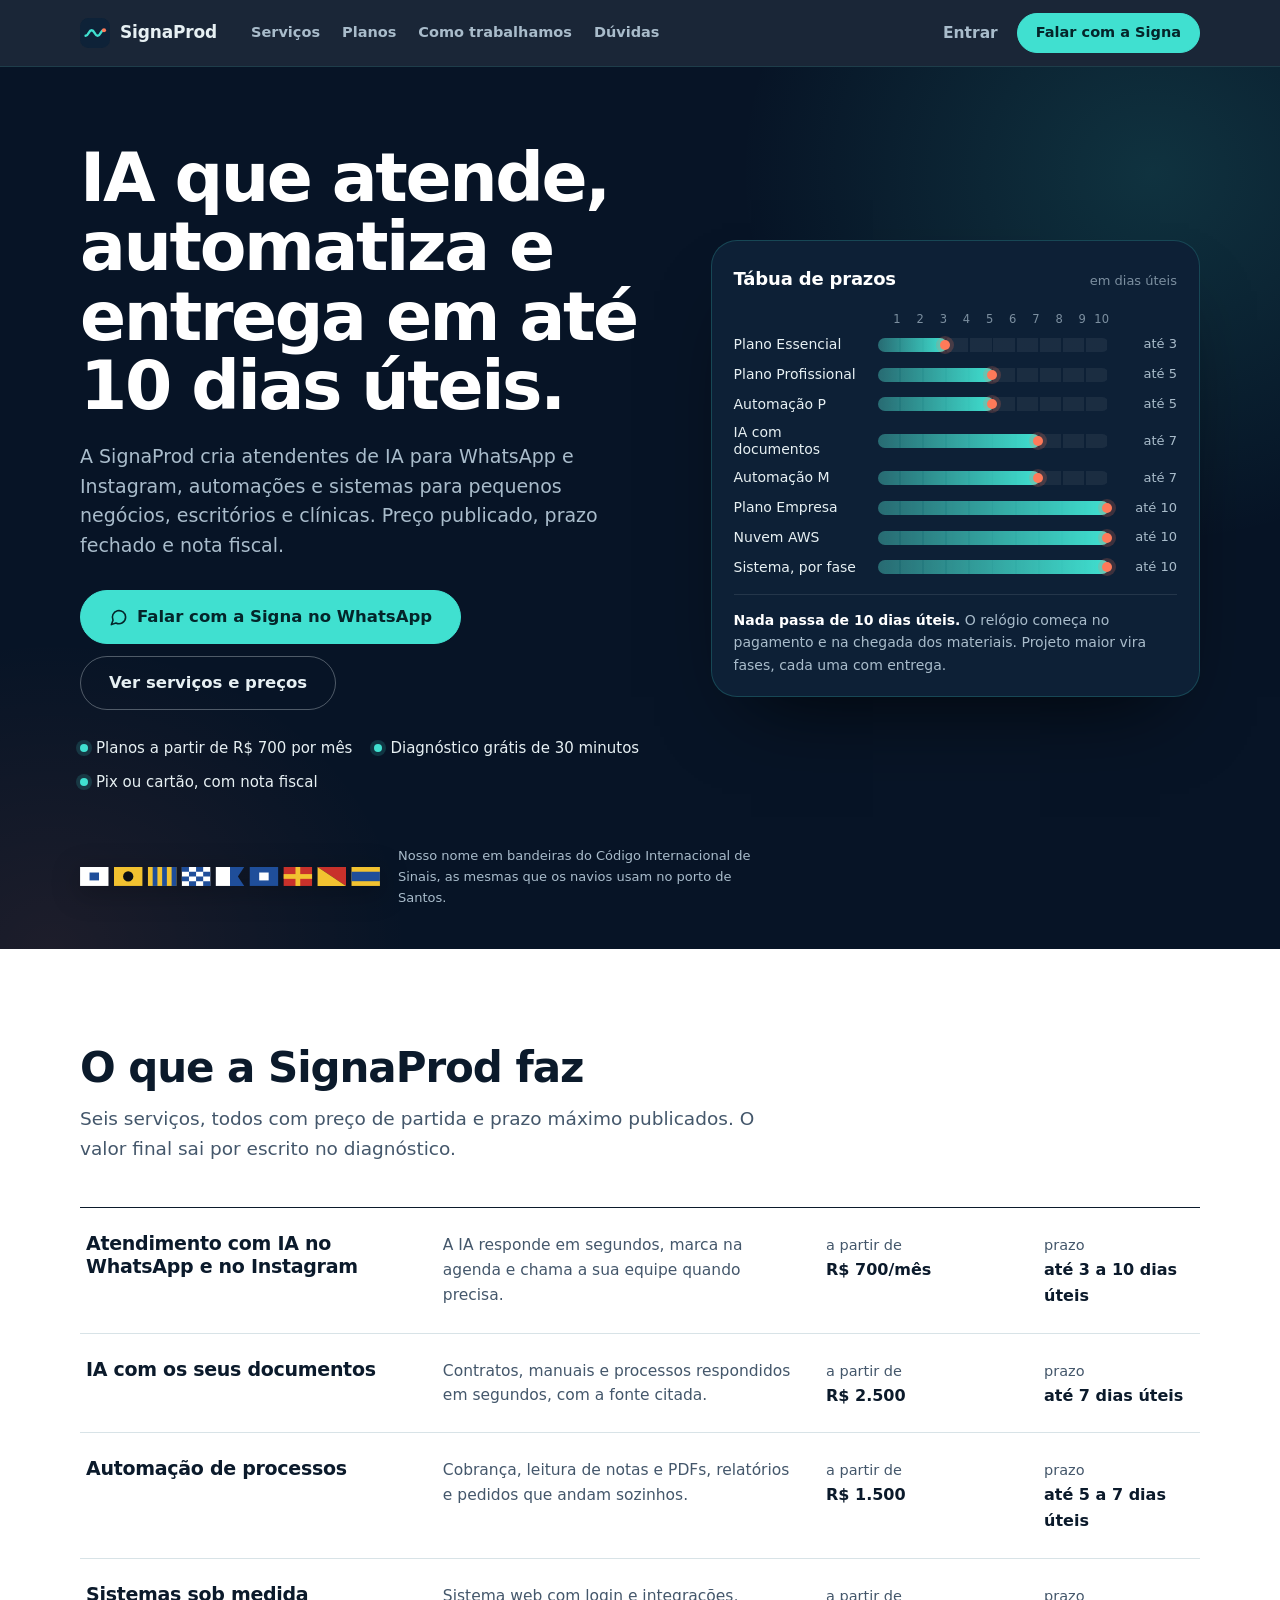
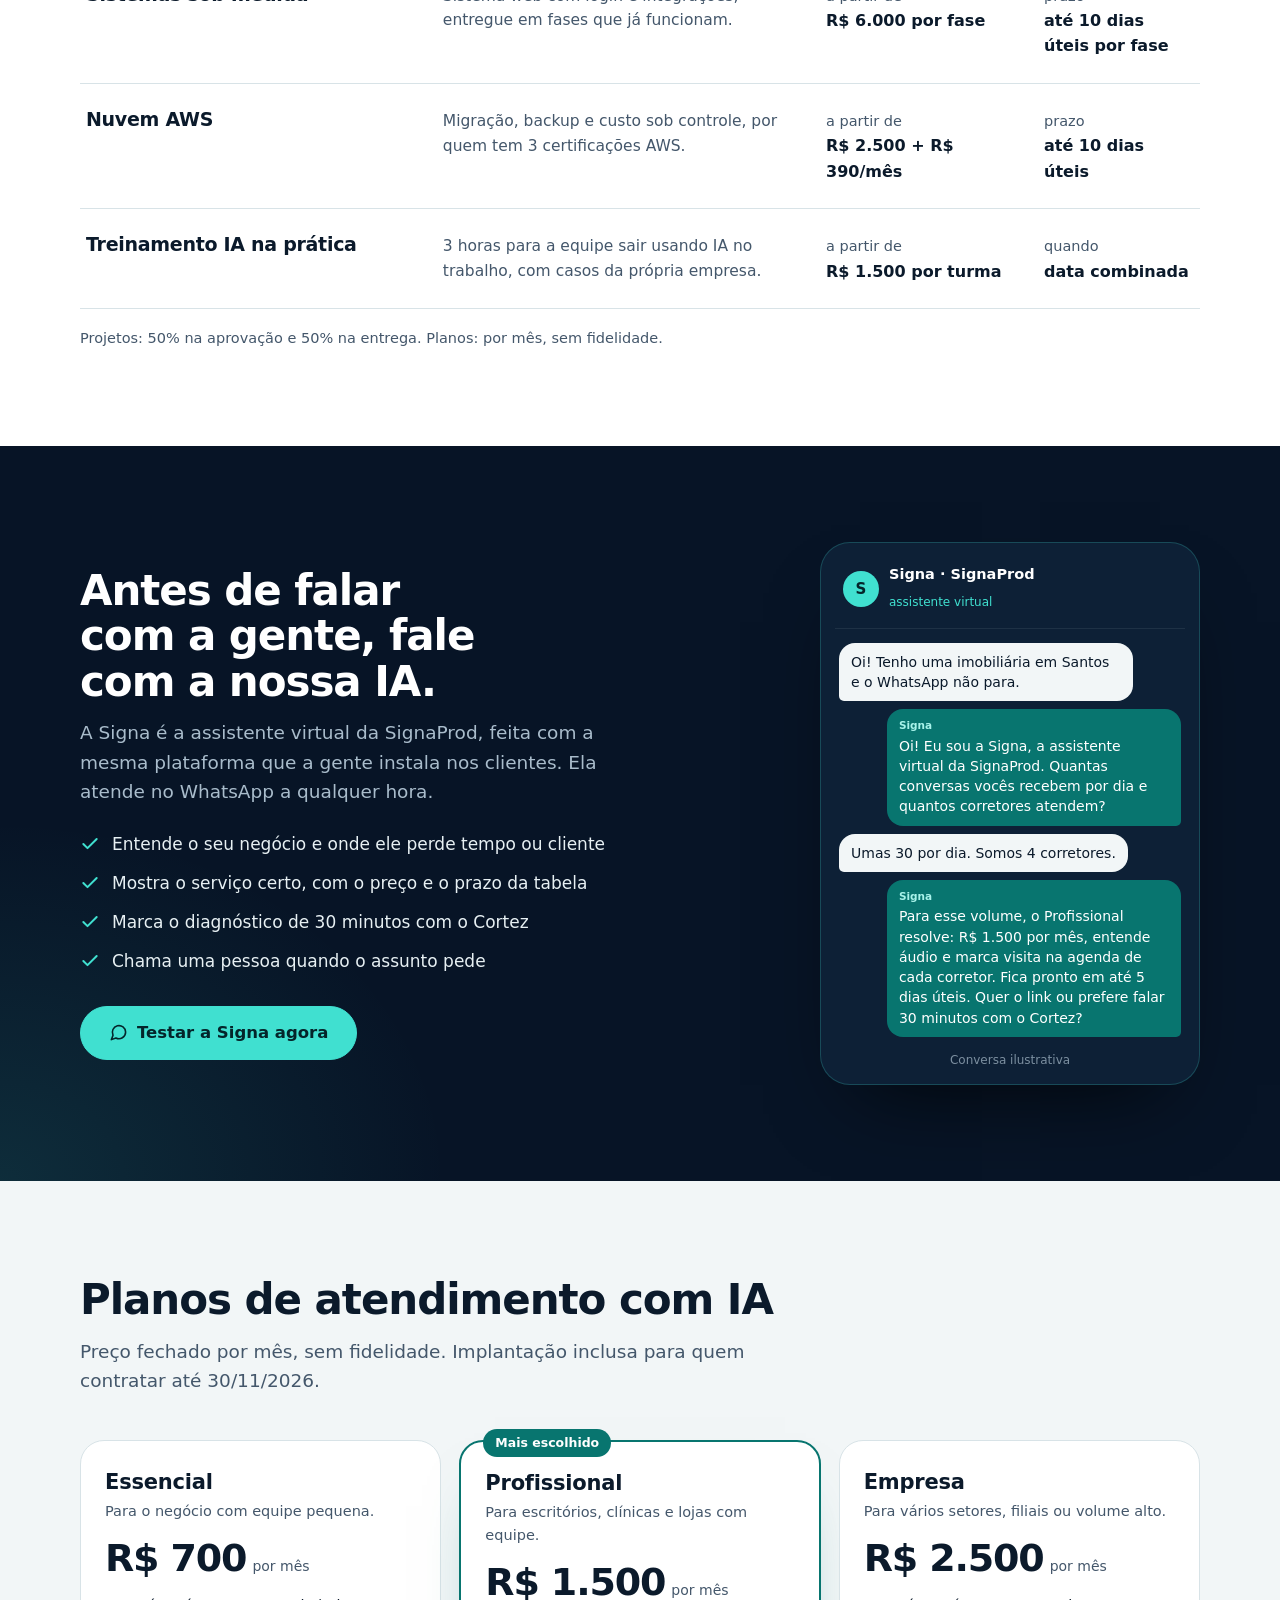
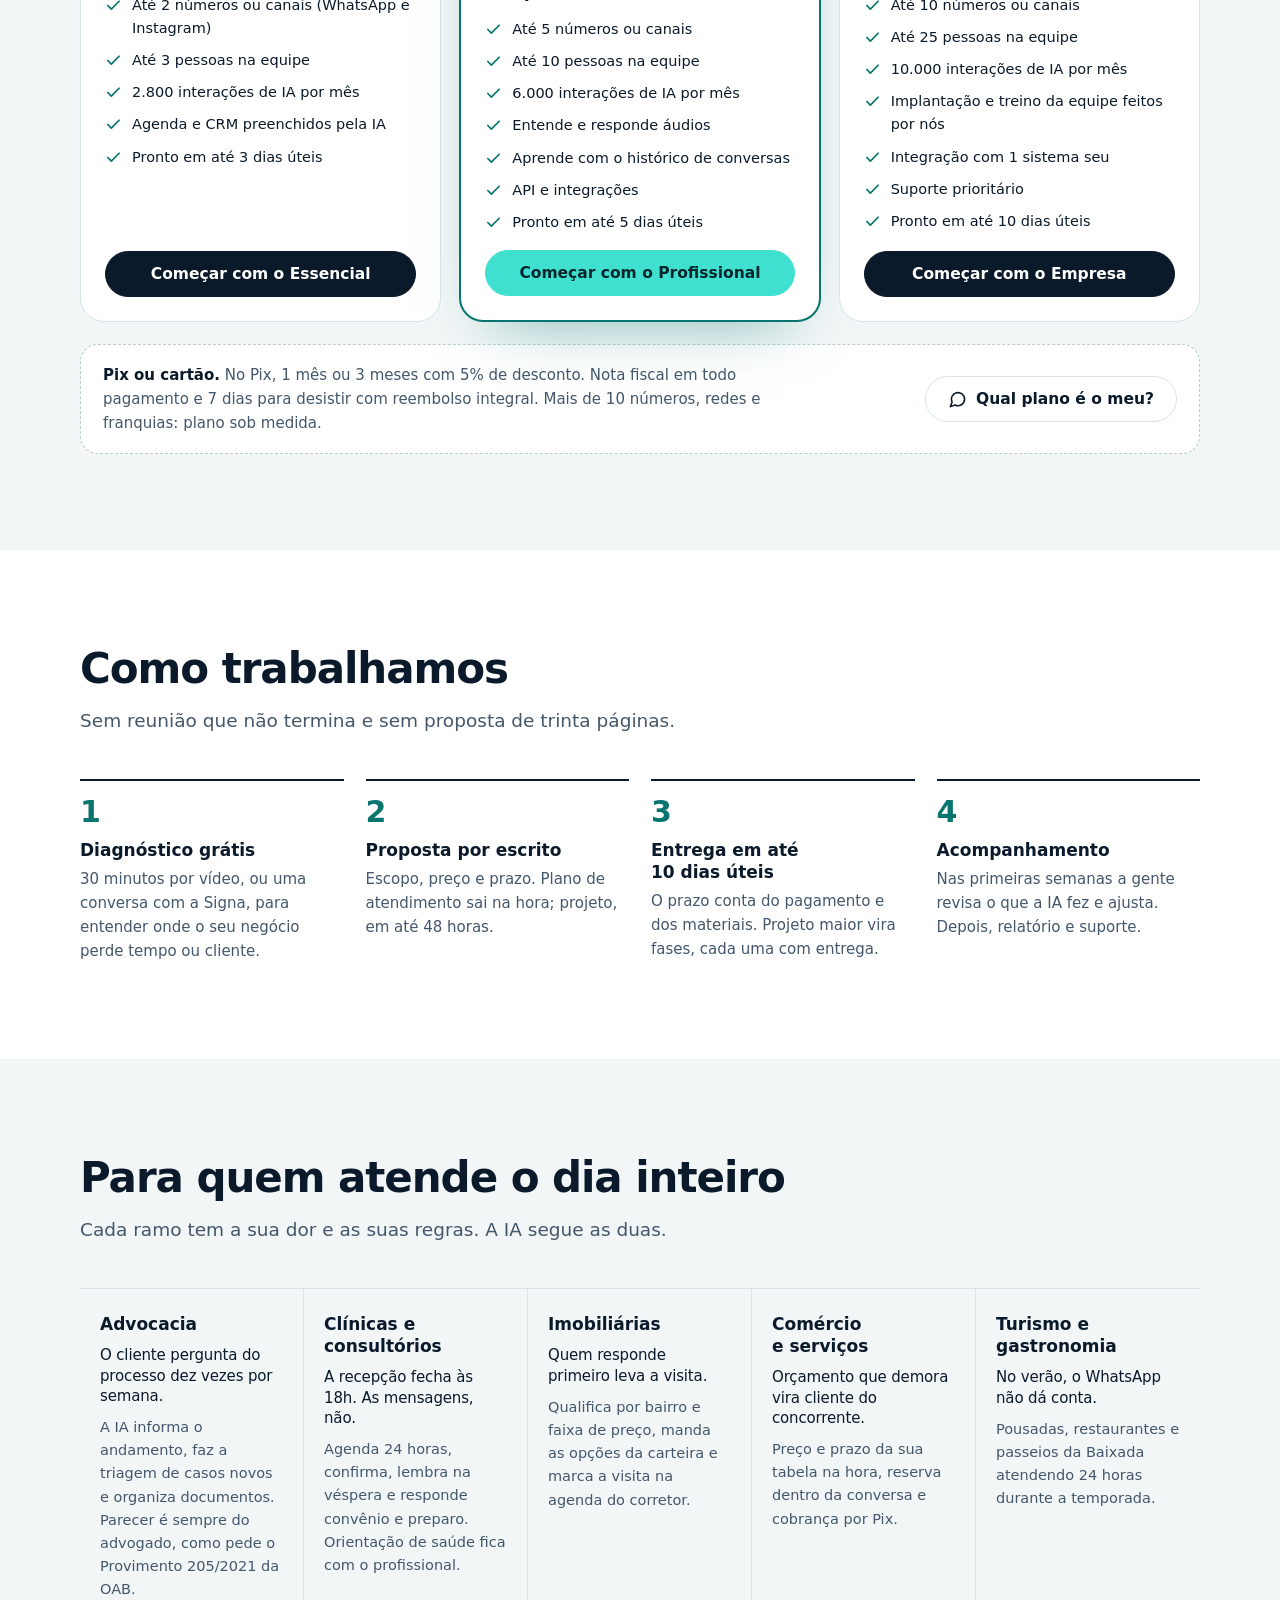
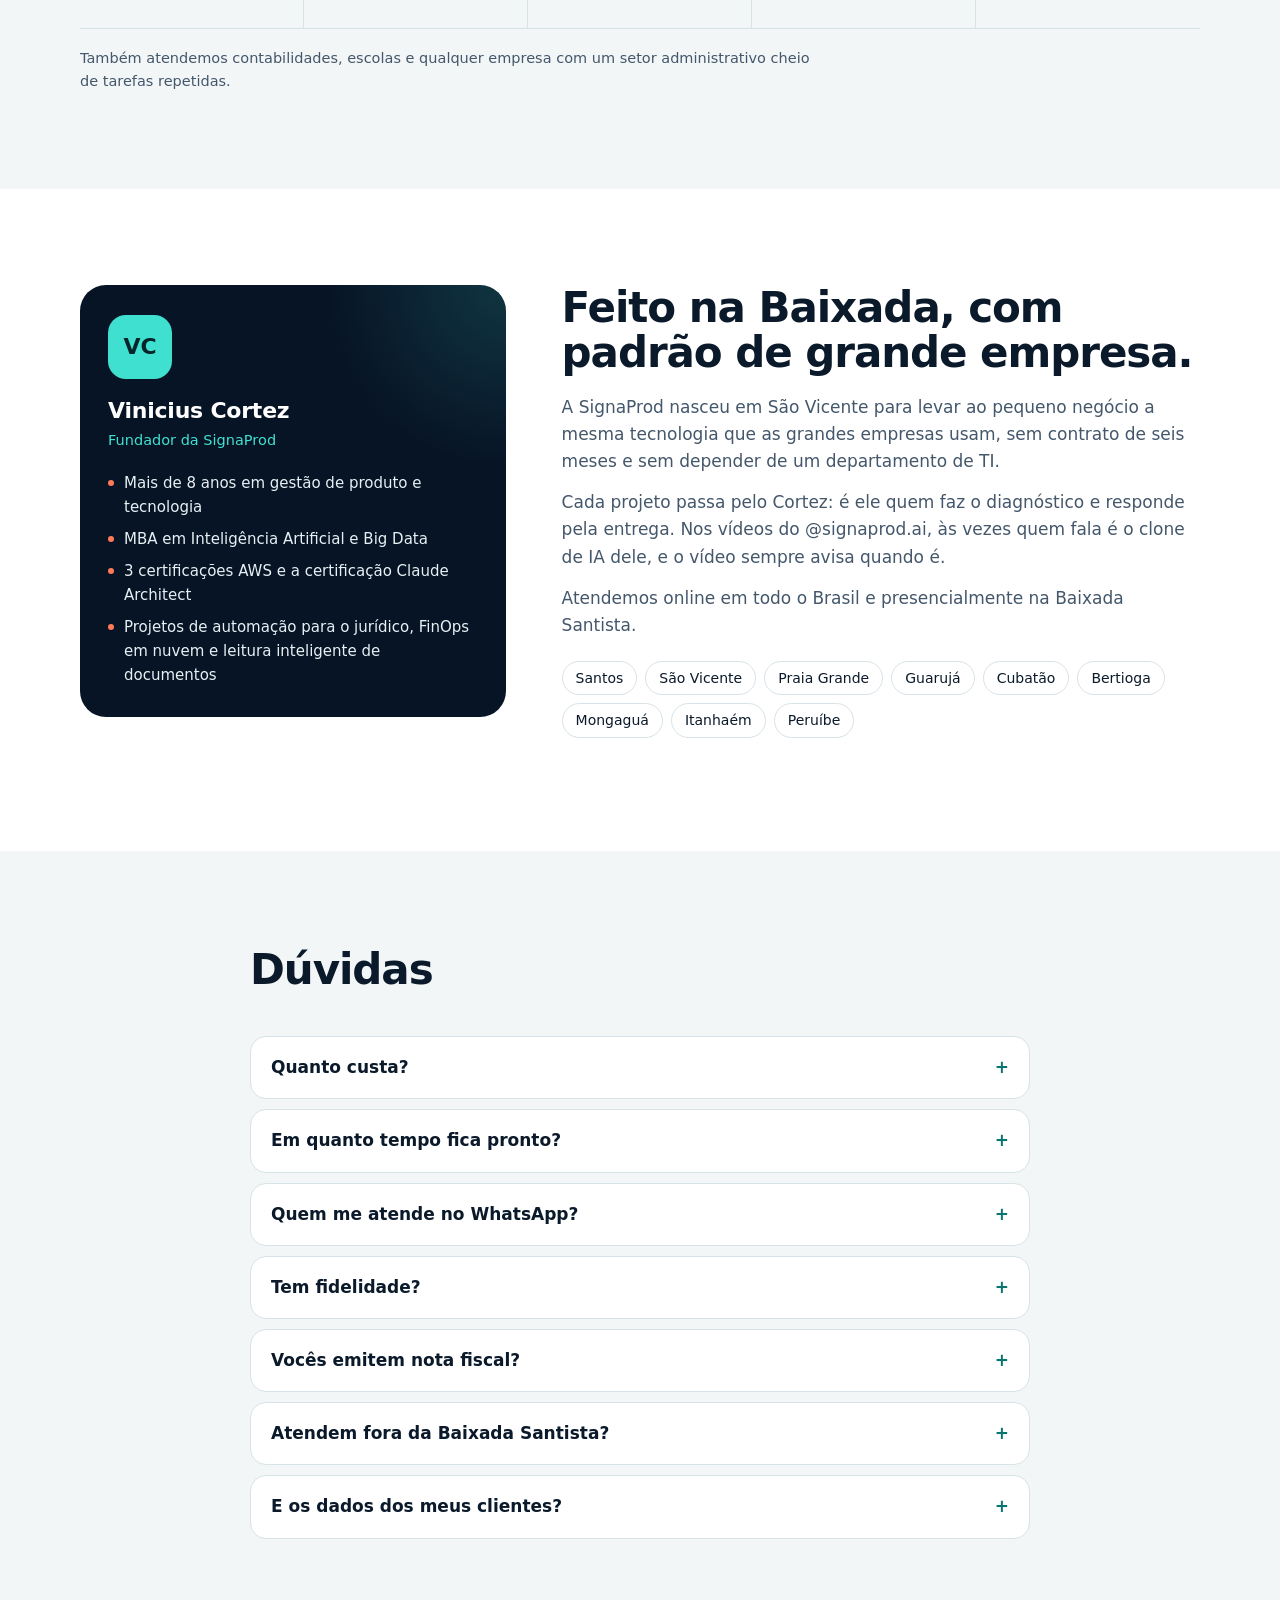
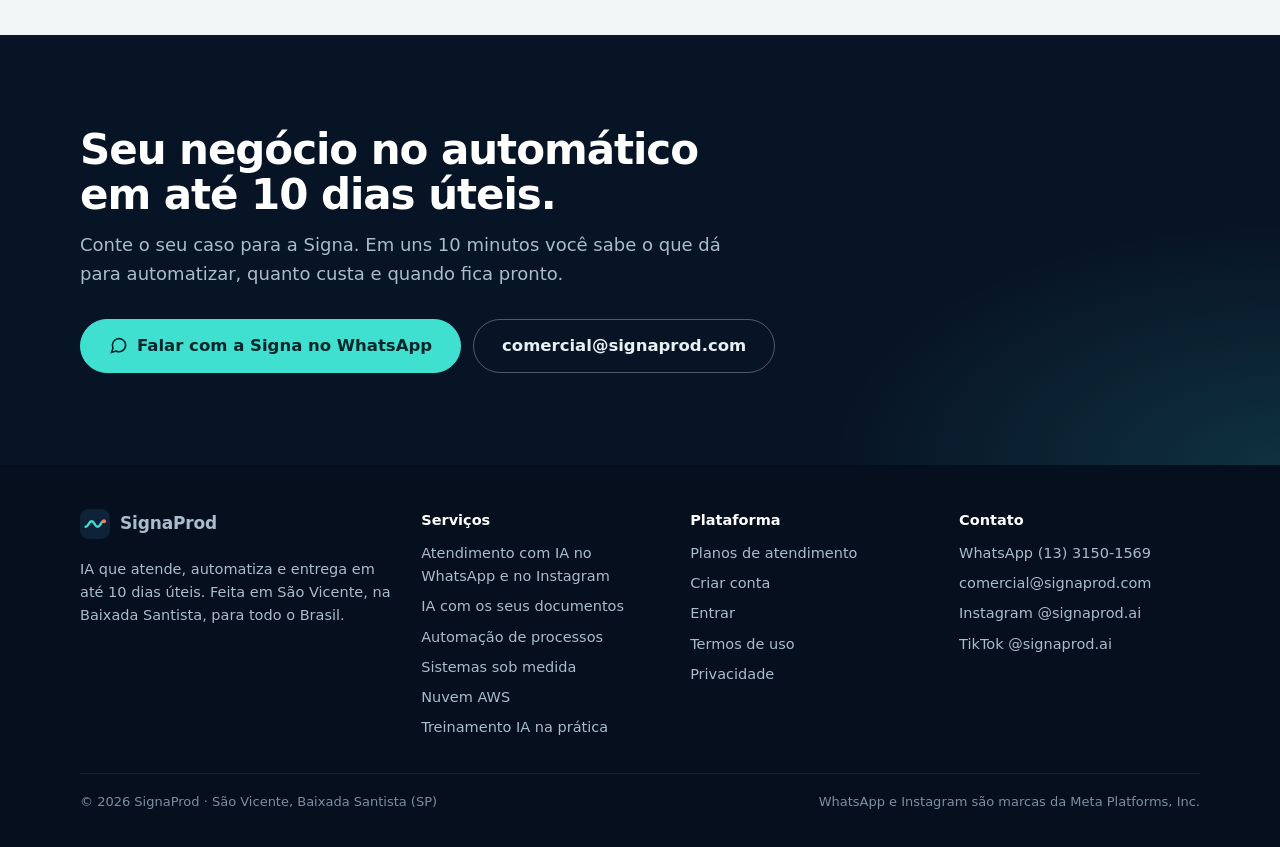
==== commit 90a2ddf1: "Site novo da SignaProd: serviços com preço e prazo, tábua de prazos, Signa e planos - Identidade igu" ====
--- a/index.html
+++ b/index.html
@@ -1,2092 +1,347 @@
-<!DOCTYPE html>
+<!doctype html>
 <html lang="pt-BR">
 <head>
-    <meta charset="UTF-8">
-    <meta name="viewport" content="width=device-width, initial-scale=1.0">
-    <title>SignaProd — IA de verdade que atende e vende por você | Baixada Santista</title>
-    <meta name="description" content="IA de verdade (não chatbot genérico) que atende, qualifica e agenda no WhatsApp. Para clínicas, imobiliárias, restaurantes e pousadas da Baixada Santista. Diagnóstico grátis e garantia de retorno.">
-    <meta name="keywords" content="automação IA Santos, agente de IA WhatsApp, IA clínica, IA imobiliária, IA restaurante, IA pousada, Baixada Santista, Guarujá, São Vicente, Praia Grande, Cubatão, Bertioga">
-    <meta property="og:title" content="SignaProd — IA de verdade que atende e vende por você">
-    <meta property="og:description" content="Automação com IA real para negócios da Baixada Santista. Diagnóstico grátis + garantia de retorno.">
-    <meta property="og:type" content="website">
-    <meta property="og:url" content="https://www.signaprod.com.br">
-    <meta name="theme-color" content="#060818">
-    <link rel="preconnect" href="https://fonts.googleapis.com">
-    <link rel="preconnect" href="https://fonts.gstatic.com" crossorigin>
-    <link href="https://fonts.googleapis.com/css2?family=Fraunces:ital,opsz,wght,SOFT@0,9..144,300..900,0..100;1,9..144,300..900,0..100&family=DM+Sans:opsz,wght@9..40,300..700&display=swap" rel="stylesheet">
-    <link rel="stylesheet" href="https://cdnjs.cloudflare.com/ajax/libs/font-awesome/6.5.1/css/all.min.css">
-    <style>
-        * { margin: 0; padding: 0; box-sizing: border-box; }
-
-        :root {
-            --teal: #40E0D0;
-            --teal-bright: #6BF5E6;
-            --teal-deep: #1FB8A8;
-            --teal-dim: rgba(64, 224, 208, 0.4);
-            --coral: #FF8C61;
-            --coral-soft: #FFB89B;
-            --ink: #060818;
-            --ink-2: #0a0e27;
-            --ink-3: #131a3a;
-            --paper: #F5F1E8;
-            --gray: #94a3b8;
-            --gray-dim: #64748b;
-            --line: rgba(64, 224, 208, 0.15);
-            --line-soft: rgba(255, 255, 255, 0.06);
-
-            --font-display: 'Fraunces', 'Times New Roman', serif;
-            --font-body: 'DM Sans', -apple-system, BlinkMacSystemFont, sans-serif;
-        }
-
-        html { scroll-behavior: smooth; }
-
-        body {
-            font-family: var(--font-body);
-            background: var(--ink);
-            color: white;
-            line-height: 1.6;
-            overflow-x: hidden;
-            -webkit-font-smoothing: antialiased;
-            font-feature-settings: "ss01", "ss02";
-        }
-
-        ::selection { background: var(--teal); color: var(--ink); }
-
-        /* Background atmosphere */
-        .atmosphere {
-            position: fixed;
-            inset: 0;
-            z-index: 0;
-            pointer-events: none;
-            background:
-                radial-gradient(ellipse 80% 50% at 50% -10%, rgba(64, 224, 208, 0.18) 0%, transparent 50%),
-                radial-gradient(ellipse 60% 40% at 100% 45%, rgba(64, 224, 208, 0.08) 0%, transparent 50%),
-                radial-gradient(ellipse 50% 30% at 0% 80%, rgba(255, 140, 97, 0.06) 0%, transparent 50%);
-        }
-
-        .gridlines {
-            position: fixed;
-            inset: 0;
-            z-index: 0;
-            pointer-events: none;
-            opacity: 0.4;
-            background-image:
-                linear-gradient(rgba(64, 224, 208, 0.035) 1px, transparent 1px),
-                linear-gradient(90deg, rgba(64, 224, 208, 0.035) 1px, transparent 1px);
-            background-size: 64px 64px;
-            mask-image: radial-gradient(ellipse 100% 60% at 50% 0%, black 20%, transparent 75%);
-            -webkit-mask-image: radial-gradient(ellipse 100% 60% at 50% 0%, black 20%, transparent 75%);
-        }
-
-        .grain {
-            position: fixed;
-            inset: 0;
-            z-index: 1;
-            pointer-events: none;
-            opacity: 0.025;
-            background-image: url("data:image/svg+xml,%3Csvg viewBox='0 0 200 200' xmlns='http://www.w3.org/2000/svg'%3E%3Cfilter id='n'%3E%3CfeTurbulence type='fractalNoise' baseFrequency='0.9' numOctaves='3'/%3E%3C/filter%3E%3Crect width='100%25' height='100%25' filter='url(%23n)'/%3E%3C/svg%3E");
-        }
-
-        .container {
-            max-width: 1240px;
-            margin: 0 auto;
-            padding: 0 1.5rem;
-            position: relative;
-            z-index: 2;
-        }
-
-        /* Header */
-        header {
-            position: fixed;
-            top: 0;
-            left: 0;
-            right: 0;
-            z-index: 100;
-            padding: 1.25rem 0;
-            background: rgba(6, 8, 24, 0.6);
-            backdrop-filter: blur(18px) saturate(140%);
-            -webkit-backdrop-filter: blur(18px) saturate(140%);
-            border-bottom: 1px solid var(--line-soft);
-            transition: padding 0.3s ease, background 0.3s ease;
-        }
-
-        header.scrolled {
-            padding: 0.85rem 0;
-            background: rgba(6, 8, 24, 0.85);
-        }
-
-        nav {
-            display: flex;
-            justify-content: space-between;
-            align-items: center;
-        }
-
-        .brand {
-            display: flex;
-            align-items: center;
-            gap: 0.65rem;
-            text-decoration: none;
-            color: white;
-        }
-
-        .brand-mark {
-            width: 40px;
-            height: 40px;
-            border-radius: 10px;
-            background: linear-gradient(135deg, var(--teal) 0%, var(--teal-deep) 100%);
-            display: grid;
-            place-items: center;
-            position: relative;
-            box-shadow: 0 8px 24px -8px rgba(64, 224, 208, 0.5);
-            overflow: hidden;
-        }
-
-        .brand-mark svg { width: 22px; height: 22px; position: relative; z-index: 2; }
-
-        .brand-name {
-            font-family: var(--font-display);
-            font-weight: 500;
-            font-size: 1.25rem;
-            letter-spacing: -0.01em;
-        }
-
-        .brand-name em {
-            color: var(--teal);
-            font-style: normal;
-            font-weight: 600;
-        }
-
-        .nav-links {
-            display: flex;
-            gap: 2rem;
-            align-items: center;
-            list-style: none;
-        }
-
-        .nav-links a {
-            color: rgba(255, 255, 255, 0.7);
-            text-decoration: none;
-            font-size: 0.92rem;
-            font-weight: 500;
-            transition: color 0.2s ease;
-        }
-
-        .nav-links a:hover { color: var(--teal); }
-
-        .nav-cta {
-            display: inline-flex;
-            align-items: center;
-            gap: 0.5rem;
-            padding: 0.65rem 1.15rem;
-            background: var(--teal);
-            color: var(--ink);
-            text-decoration: none;
-            font-weight: 600;
-            font-size: 0.9rem;
-            border-radius: 100px;
-            transition: all 0.25s ease;
-        }
-
-        .nav-cta:hover {
-            transform: translateY(-1px);
-            box-shadow: 0 10px 30px -10px rgba(64, 224, 208, 0.6);
-        }
-
-        .menu-btn {
-            display: none;
-            background: none;
-            border: none;
-            color: white;
-            font-size: 1.4rem;
-            cursor: pointer;
-        }
-
-        /* HERO */
-        .hero {
-            padding: 10rem 0 5rem;
-            position: relative;
-            overflow: hidden;
-        }
-
-        .hero-grid {
-            display: grid;
-            grid-template-columns: 1fr;
-            gap: 3.5rem;
-            align-items: center;
-        }
-
-        @media (min-width: 1000px) {
-            .hero-grid { grid-template-columns: 1.05fr 0.95fr; gap: 3rem; }
-        }
-
-        .hero-eyebrow {
-            display: inline-flex;
-            align-items: center;
-            gap: 0.55rem;
-            padding: 0.45rem 0.95rem;
-            background: rgba(64, 224, 208, 0.08);
-            border: 1px solid var(--teal-dim);
-            border-radius: 100px;
-            font-size: 0.82rem;
-            font-weight: 500;
-            color: var(--teal);
-            margin-bottom: 1.75rem;
-            letter-spacing: 0.02em;
-        }
-
-        .hero-eyebrow::before {
-            content: '';
-            width: 6px;
-            height: 6px;
-            background: var(--teal);
-            border-radius: 50%;
-            box-shadow: 0 0 10px var(--teal);
-            animation: blink 2s ease-in-out infinite;
-        }
-
-        @keyframes blink {
-            0%, 100% { opacity: 1; }
-            50% { opacity: 0.4; }
-        }
-
-        .hero h1 {
-            font-family: var(--font-display);
-            font-weight: 400;
-            font-size: clamp(2.75rem, 6.5vw, 5.25rem);
-            line-height: 0.98;
-            letter-spacing: -0.035em;
-            margin-bottom: 1.6rem;
-            font-variation-settings: "SOFT" 30, "opsz" 144;
-        }
-
-        .hero h1 em {
-            font-style: italic;
-            font-weight: 300;
-            color: var(--teal);
-            font-variation-settings: "SOFT" 100, "opsz" 144;
-        }
-
-        .hero-sub {
-            font-size: clamp(1.02rem, 1.5vw, 1.2rem);
-            color: rgba(255, 255, 255, 0.72);
-            max-width: 52ch;
-            margin-bottom: 2.25rem;
-            line-height: 1.55;
-        }
-
-        .hero-sub strong {
-            color: white;
-            font-weight: 600;
-        }
-
-        .hero-sub .hl {
-            color: var(--teal);
-            font-weight: 600;
-        }
-
-        .hero-actions {
-            display: flex;
-            gap: 1rem;
-            flex-wrap: wrap;
-            align-items: center;
-        }
-
-        .btn {
-            display: inline-flex;
-            align-items: center;
-            gap: 0.6rem;
-            padding: 1.02rem 1.7rem;
-            border-radius: 100px;
-            font-weight: 600;
-            font-size: 1rem;
-            text-decoration: none;
-            transition: all 0.25s ease;
-            border: none;
-            cursor: pointer;
-            font-family: inherit;
-        }
-
-        .btn-primary {
-            background: var(--teal);
-            color: var(--ink);
-            box-shadow: 0 12px 36px -10px rgba(64, 224, 208, 0.45);
-        }
-
-        .btn-primary:hover {
-            background: var(--teal-bright);
-            transform: translateY(-2px);
-            box-shadow: 0 16px 40px -10px rgba(64, 224, 208, 0.65);
-        }
-
-        .btn-ghost {
-            background: transparent;
-            color: white;
-            border: 1px solid rgba(255, 255, 255, 0.15);
-        }
-
-        .btn-ghost:hover {
-            border-color: var(--teal);
-            color: var(--teal);
-        }
-
-        .hero-meta {
-            margin-top: 2.5rem;
-            display: flex;
-            gap: 1.5rem 2rem;
-            flex-wrap: wrap;
-            font-size: 0.88rem;
-            color: rgba(255, 255, 255, 0.55);
-        }
-
-        .hero-meta-item {
-            display: flex;
-            align-items: center;
-            gap: 0.55rem;
-        }
-
-        .hero-meta-item i { color: var(--teal); font-size: 0.85rem; }
-
-        /* HERO — animated reveal */
-        .hero .anim { opacity: 0; transform: translateY(20px); animation: heroIn 0.9s cubic-bezier(0.16,1,0.3,1) forwards; }
-        .hero .a1 { animation-delay: 0.05s; }
-        .hero .a2 { animation-delay: 0.18s; }
-        .hero .a3 { animation-delay: 0.31s; }
-        .hero .a4 { animation-delay: 0.44s; }
-        .hero .a5 { animation-delay: 0.57s; }
-        @keyframes heroIn { to { opacity: 1; transform: translateY(0); } }
-
-        /* CHAT DEMO */
-        .chat-wrap {
-            position: relative;
-            opacity: 0;
-            transform: translateY(30px) scale(0.98);
-            animation: heroIn 1s cubic-bezier(0.16,1,0.3,1) 0.4s forwards;
-        }
-
-        .chat-glow {
-            position: absolute;
-            inset: -30px;
-            background: radial-gradient(circle at 50% 40%, rgba(64,224,208,0.22), transparent 65%);
-            filter: blur(20px);
-            z-index: 0;
-            pointer-events: none;
-        }
-
-        .chat-demo {
-            position: relative;
-            z-index: 2;
-            max-width: 380px;
-            margin: 0 auto;
-            background: linear-gradient(180deg, #0d1530 0%, #0a0f24 100%);
-            border: 1px solid rgba(64, 224, 208, 0.22);
-            border-radius: 26px;
-            overflow: hidden;
-            box-shadow: 0 40px 80px -30px rgba(0,0,0,0.8), 0 0 0 1px rgba(255,255,255,0.02) inset;
-        }
-
-        .chat-head {
-            display: flex;
-            align-items: center;
-            gap: 0.7rem;
-            padding: 0.95rem 1.1rem;
-            background: rgba(255,255,255,0.03);
-            border-bottom: 1px solid var(--line-soft);
-        }
-
-        .chat-avatar {
-            width: 38px; height: 38px;
-            border-radius: 50%;
-            background: linear-gradient(135deg, var(--teal), var(--teal-deep));
-            display: grid; place-items: center;
-            color: var(--ink); flex-shrink: 0;
-        }
-        .chat-avatar svg { width: 20px; height: 20px; }
-
-        .chat-head-info { flex: 1; min-width: 0; }
-        .chat-head-name {
-            font-weight: 600; font-size: 0.95rem;
-            display: flex; align-items: center; gap: 0.4rem;
-        }
-        .chat-head-name .badge {
-            font-size: 0.6rem; font-weight: 700; letter-spacing: 0.06em;
-            background: var(--teal); color: var(--ink);
-            padding: 0.1rem 0.4rem; border-radius: 5px; text-transform: uppercase;
-        }
-        .chat-head-status {
-            font-size: 0.76rem; color: var(--teal);
-            display: flex; align-items: center; gap: 0.35rem;
-        }
-        .chat-head-status::before {
-            content: ''; width: 7px; height: 7px; border-radius: 50%;
-            background: #25D366; box-shadow: 0 0 8px #25D366;
-        }
-        .chat-head i { color: var(--gray-dim); font-size: 1rem; }
-
-        .chat-body {
-            padding: 1.1rem;
-            height: 420px;
-            overflow: hidden;
-            display: flex;
-            flex-direction: column;
-            gap: 0.6rem;
-            justify-content: flex-end;
-            background-image: radial-gradient(rgba(255,255,255,0.018) 1px, transparent 1px);
-            background-size: 18px 18px;
-        }
-
-        .msg {
-            max-width: 80%;
-            padding: 0.6rem 0.85rem;
-            border-radius: 16px;
-            font-size: 0.9rem;
-            line-height: 1.4;
-            opacity: 0;
-            transform: translateY(8px);
-            animation: msgIn 0.35s ease forwards;
-            position: relative;
-        }
-        @keyframes msgIn { to { opacity: 1; transform: translateY(0); } }
-
-        .msg.in {
-            align-self: flex-start;
-            background: #1c2444;
-            color: rgba(255,255,255,0.92);
-            border-bottom-left-radius: 5px;
-        }
-        .msg.out {
-            align-self: flex-end;
-            background: linear-gradient(135deg, var(--teal-deep), #178b7e);
-            color: #f0fffd;
-            border-bottom-right-radius: 5px;
-            box-shadow: 0 4px 14px -6px rgba(31,184,168,0.5);
-        }
-        .msg .time {
-            display: block;
-            font-size: 0.62rem;
-            opacity: 0.6;
-            margin-top: 0.25rem;
-            text-align: right;
-        }
-        .msg.out .time i { color: #8fffe9; margin-left: 2px; }
-
-        .typing {
-            align-self: flex-end;
-            background: linear-gradient(135deg, var(--teal-deep), #178b7e);
-            padding: 0.75rem 0.95rem;
-            border-radius: 16px;
-            border-bottom-right-radius: 5px;
-            display: inline-flex;
-            gap: 4px;
-        }
-        .typing span {
-            width: 7px; height: 7px; border-radius: 50%;
-            background: rgba(255,255,255,0.7);
-            animation: typedot 1.2s infinite;
-        }
-        .typing span:nth-child(2) { animation-delay: 0.2s; }
-        .typing span:nth-child(3) { animation-delay: 0.4s; }
-        @keyframes typedot {
-            0%, 60%, 100% { transform: translateY(0); opacity: 0.4; }
-            30% { transform: translateY(-5px); opacity: 1; }
-        }
-
-        .chat-foot {
-            display: flex;
-            align-items: center;
-            gap: 0.6rem;
-            padding: 0.75rem 1rem;
-            border-top: 1px solid var(--line-soft);
-            background: rgba(255,255,255,0.02);
-        }
-        .chat-foot-input {
-            flex: 1;
-            background: rgba(255,255,255,0.05);
-            border-radius: 100px;
-            padding: 0.55rem 0.95rem;
-            font-size: 0.85rem;
-            color: var(--gray-dim);
-        }
-        .chat-foot-send {
-            width: 36px; height: 36px; border-radius: 50%;
-            background: var(--teal); color: var(--ink);
-            display: grid; place-items: center; flex-shrink: 0;
-        }
-
-        .chat-tag {
-            position: absolute;
-            z-index: 3;
-            background: rgba(10,15,36,0.92);
-            backdrop-filter: blur(8px);
-            border: 1px solid var(--teal-dim);
-            border-radius: 12px;
-            padding: 0.6rem 0.85rem;
-            font-size: 0.78rem;
-            font-weight: 600;
-            display: flex;
-            align-items: center;
-            gap: 0.5rem;
-            box-shadow: 0 14px 30px -12px rgba(0,0,0,0.7);
-        }
-        .chat-tag i { color: var(--teal); }
-        .chat-tag.t1 { top: 22%; left: -8%; animation: float1 5s ease-in-out infinite; }
-        .chat-tag.t2 { bottom: 16%; right: -6%; animation: float1 6s ease-in-out infinite 1s; }
-        @keyframes float1 {
-            0%, 100% { transform: translateY(0); }
-            50% { transform: translateY(-9px); }
-        }
-        @media (max-width: 540px) { .chat-tag { display: none; } }
-
-        /* Section base */
-        section { position: relative; z-index: 2; }
-
-        .section-pad { padding: 6rem 0; }
-
-        .section-label {
-            display: inline-block;
-            font-size: 0.78rem;
-            font-weight: 600;
-            color: var(--teal);
-            letter-spacing: 0.18em;
-            text-transform: uppercase;
-            margin-bottom: 1rem;
-        }
-
-        .section-title {
-            font-family: var(--font-display);
-            font-weight: 400;
-            font-size: clamp(2.1rem, 5vw, 3.6rem);
-            line-height: 1.05;
-            letter-spacing: -0.025em;
-            margin-bottom: 1.5rem;
-            font-variation-settings: "SOFT" 50;
-            max-width: 22ch;
-        }
-
-        .section-title em {
-            font-style: italic;
-            color: var(--teal);
-            font-weight: 300;
-            font-variation-settings: "SOFT" 100;
-        }
-
-        .section-lead {
-            font-size: 1.1rem;
-            color: rgba(255, 255, 255, 0.65);
-            max-width: 60ch;
-            line-height: 1.6;
-        }
-
-        /* INTEGRATIONS STRIP */
-        .integrations {
-            border-top: 1px solid var(--line-soft);
-            border-bottom: 1px solid var(--line-soft);
-            padding: 1.75rem 0;
-            background: rgba(255,255,255,0.012);
-            overflow: hidden;
-        }
-        .integrations-inner {
-            display: flex;
-            align-items: center;
-            gap: 2.5rem;
-            flex-wrap: wrap;
-            justify-content: center;
-        }
-        .integrations-label {
-            font-size: 0.82rem;
-            color: var(--gray-dim);
-            font-weight: 500;
-            letter-spacing: 0.04em;
-        }
-        .integrations-items {
-            display: flex;
-            align-items: center;
-            gap: 1.5rem 2rem;
-            flex-wrap: wrap;
-            justify-content: center;
-        }
-        .integ {
-            display: inline-flex;
-            align-items: center;
-            gap: 0.5rem;
-            color: rgba(255,255,255,0.6);
-            font-weight: 600;
-            font-size: 0.95rem;
-            transition: color 0.2s ease;
-        }
-        .integ:hover { color: var(--teal); }
-        .integ i { font-size: 1.05rem; }
-
-        /* ENGINE / WHY (authority) */
-        .engine { border-top: 1px solid var(--line-soft); }
-        .engine-head {
-            display: grid;
-            grid-template-columns: 1fr;
-            gap: 1.5rem;
-            align-items: end;
-            margin-bottom: 3.5rem;
-        }
-        @media (min-width: 900px) {
-            .engine-head { grid-template-columns: 1.4fr 1fr; }
-        }
-        .engine-grid {
-            display: grid;
-            grid-template-columns: repeat(auto-fit, minmax(250px, 1fr));
-            gap: 1.25rem;
-        }
-        .engine-card {
-            padding: 1.85rem 1.6rem;
-            border: 1px solid var(--line);
-            border-radius: 16px;
-            background: rgba(255,255,255,0.015);
-            transition: all 0.3s ease;
-            position: relative;
-            overflow: hidden;
-        }
-        .engine-card:hover {
-            border-color: var(--teal-dim);
-            background: rgba(64,224,208,0.025);
-            transform: translateY(-4px);
-        }
-        .engine-card-ico {
-            width: 46px; height: 46px;
-            border-radius: 12px;
-            background: rgba(64,224,208,0.1);
-            border: 1px solid var(--teal-dim);
-            display: grid; place-items: center;
-            color: var(--teal);
-            font-size: 1.2rem;
-            margin-bottom: 1.1rem;
-        }
-        .engine-card h4 {
-            font-family: var(--font-display);
-            font-size: 1.3rem;
-            font-weight: 500;
-            line-height: 1.2;
-            letter-spacing: -0.01em;
-            margin-bottom: 0.6rem;
-            font-variation-settings: "SOFT" 50;
-        }
-        .engine-card p {
-            color: rgba(255,255,255,0.65);
-            font-size: 0.94rem;
-            line-height: 1.6;
-        }
-
-        .engine-note {
-            margin-top: 3rem;
-            padding: 1.75rem 2rem;
-            border-radius: 16px;
-            border: 1px solid var(--teal-dim);
-            background: linear-gradient(135deg, rgba(64,224,208,0.06), transparent);
-            display: flex;
-            gap: 1.25rem;
-            align-items: flex-start;
-        }
-        .engine-note i {
-            color: var(--teal);
-            font-size: 1.5rem;
-            margin-top: 0.15rem;
-            flex-shrink: 0;
-        }
-        .engine-note p {
-            font-size: 1.05rem;
-            line-height: 1.6;
-            color: rgba(255,255,255,0.82);
-        }
-        .engine-note strong { color: white; }
-
-        /* PROBLEM */
-        .problem {
-            border-top: 1px solid var(--line-soft);
-            background: rgba(255, 255, 255, 0.012);
-        }
-
-        .problem-grid {
-            display: grid;
-            grid-template-columns: repeat(auto-fit, minmax(255px, 1fr));
-            gap: 1.25rem;
-            margin-top: 3.5rem;
-        }
-
-        .problem-card {
-            padding: 1.75rem;
-            border: 1px solid var(--line);
-            border-radius: 14px;
-            background: rgba(255, 255, 255, 0.015);
-            transition: all 0.3s ease;
-        }
-
-        .problem-card:hover {
-            border-color: var(--teal-dim);
-            background: rgba(64, 224, 208, 0.025);
-            transform: translateY(-3px);
-        }
-
-        .problem-card-quote {
-            font-family: var(--font-display);
-            font-size: 1.15rem;
-            font-style: italic;
-            line-height: 1.45;
-            color: rgba(255, 255, 255, 0.85);
-            font-variation-settings: "SOFT" 80;
-            margin-bottom: 1rem;
-        }
-
-        .problem-card-quote::before {
-            content: '"';
-            color: var(--teal);
-            font-size: 2.2rem;
-            line-height: 0;
-            position: relative;
-            top: 12px;
-            margin-right: 4px;
-        }
-
-        .problem-card-tag {
-            font-size: 0.78rem;
-            color: var(--teal);
-            font-weight: 600;
-            letter-spacing: 0.05em;
-            text-transform: uppercase;
-        }
-
-        /* VERTICALS */
-        .verticals-head {
-            display: grid;
-            grid-template-columns: 1fr;
-            gap: 2rem;
-            margin-bottom: 1rem;
-            align-items: end;
-        }
-
-        @media (min-width: 900px) {
-            .verticals-head { grid-template-columns: 1.3fr 1fr; }
-        }
-
-        .vertical {
-            display: grid;
-            grid-template-columns: 1fr;
-            gap: 0;
-            border-top: 1px solid var(--line-soft);
-            padding: 3.5rem 0;
-            position: relative;
-        }
-
-        @media (min-width: 900px) {
-            .vertical {
-                grid-template-columns: 0.4fr 1fr 0.7fr;
-                gap: 3rem;
-                align-items: start;
-            }
-        }
-
-        .vertical-num {
-            font-family: var(--font-display);
-            font-size: 2.5rem;
-            font-weight: 300;
-            font-style: italic;
-            color: var(--teal);
-            font-variation-settings: "SOFT" 100;
-            display: flex;
-            align-items: baseline;
-            gap: 0.5rem;
-        }
-
-        .vertical-num small {
-            font-size: 0.78rem;
-            color: var(--gray);
-            font-style: normal;
-            font-family: var(--font-body);
-            letter-spacing: 0.16em;
-            text-transform: uppercase;
-        }
-
-        .vertical-flag {
-            display: inline-block;
-            margin-bottom: 0.85rem;
-            font-size: 0.72rem;
-            font-weight: 700;
-            letter-spacing: 0.08em;
-            text-transform: uppercase;
-            color: var(--coral);
-            border: 1px solid rgba(255,140,97,0.4);
-            background: rgba(255,140,97,0.08);
-            padding: 0.25rem 0.6rem;
-            border-radius: 100px;
-        }
-
-        .vertical-body h3 {
-            font-family: var(--font-display);
-            font-size: clamp(1.75rem, 3vw, 2.4rem);
-            font-weight: 400;
-            line-height: 1.05;
-            letter-spacing: -0.02em;
-            margin-bottom: 1.25rem;
-            font-variation-settings: "SOFT" 50;
-        }
-
-        .vertical-body h3 em {
-            font-style: italic;
-            color: var(--teal);
-            font-weight: 300;
-            font-variation-settings: "SOFT" 100;
-        }
-
-        .vertical-body p {
-            color: rgba(255, 255, 255, 0.7);
-            font-size: 1.02rem;
-            line-height: 1.65;
-            max-width: 55ch;
-            margin-bottom: 1.5rem;
-        }
-
-        .vertical-features {
-            list-style: none;
-            display: grid;
-            gap: 0.6rem;
-        }
-
-        .vertical-features li {
-            display: flex;
-            align-items: flex-start;
-            gap: 0.7rem;
-            font-size: 0.95rem;
-            color: rgba(255, 255, 255, 0.85);
-            line-height: 1.5;
-        }
-
-        .vertical-features li::before {
-            content: '';
-            flex-shrink: 0;
-            width: 16px;
-            height: 16px;
-            margin-top: 4px;
-            background: var(--teal);
-            -webkit-mask: url("data:image/svg+xml,%3Csvg xmlns='http://www.w3.org/2000/svg' viewBox='0 0 24 24' fill='currentColor'%3E%3Cpath d='M9 16.17L4.83 12l-1.42 1.41L9 19 21 7l-1.41-1.41z'/%3E%3C/svg%3E") center/contain no-repeat;
-                    mask: url("data:image/svg+xml,%3Csvg xmlns='http://www.w3.org/2000/svg' viewBox='0 0 24 24' fill='currentColor'%3E%3Cpath d='M9 16.17L4.83 12l-1.42 1.41L9 19 21 7l-1.41-1.41z'/%3E%3C/svg%3E") center/contain no-repeat;
-        }
-
-        .vertical-side {
-            padding: 1.6rem;
-            background: rgba(64, 224, 208, 0.04);
-            border: 1px solid var(--teal-dim);
-            border-radius: 14px;
-            position: relative;
-            overflow: hidden;
-        }
-
-        .vertical-side::before {
-            content: '';
-            position: absolute;
-            top: 0;
-            right: 0;
-            width: 120px;
-            height: 120px;
-            background: radial-gradient(circle, rgba(64, 224, 208, 0.15), transparent 70%);
-            pointer-events: none;
-        }
-
-        .vertical-side-token {
-            display: inline-flex;
-            align-items: center;
-            gap: 0.5rem;
-            font-family: var(--font-display);
-            font-size: 1.5rem;
-            font-weight: 500;
-            color: var(--teal);
-            line-height: 1;
-            margin-bottom: 0.85rem;
-            font-variation-settings: "SOFT" 70;
-            letter-spacing: -0.02em;
-        }
-        .vertical-side-token i { font-size: 1.15rem; }
-
-        .vertical-side-label {
-            font-size: 0.92rem;
-            color: rgba(255, 255, 255, 0.78);
-            margin-bottom: 1.25rem;
-            line-height: 1.5;
-        }
-
-        .vertical-side-cta {
-            display: inline-flex;
-            align-items: center;
-            gap: 0.45rem;
-            color: white;
-            text-decoration: none;
-            font-weight: 600;
-            font-size: 0.92rem;
-            border-bottom: 1px solid var(--teal);
-            padding-bottom: 2px;
-            transition: all 0.2s ease;
-        }
-
-        .vertical-side-cta:hover { color: var(--teal); gap: 0.7rem; }
-
-        /* MINI VERTICALS */
-        .mini-head {
-            margin-top: 4.5rem;
-            margin-bottom: 2rem;
-            text-align: center;
-        }
-        .mini-head .section-label { display: block; }
-        .mini-head h3 {
-            font-family: var(--font-display);
-            font-weight: 400;
-            font-size: clamp(1.6rem, 3vw, 2.2rem);
-            font-variation-settings: "SOFT" 50;
-            letter-spacing: -0.02em;
-        }
-        .mini-head h3 em { font-style: italic; color: var(--teal); font-weight: 300; }
-
-        .mini-grid {
-            display: grid;
-            grid-template-columns: 1fr;
-            gap: 1.5rem;
-        }
-        @media (min-width: 760px) { .mini-grid { grid-template-columns: 1fr 1fr; } }
-
-        .mini-card {
-            padding: 2rem 1.9rem;
-            border: 1px solid var(--line);
-            border-radius: 18px;
-            background: rgba(255,255,255,0.015);
-            transition: all 0.3s ease;
-        }
-        .mini-card:hover {
-            border-color: var(--teal-dim);
-            background: rgba(64,224,208,0.02);
-            transform: translateY(-4px);
-        }
-        .mini-card-top {
-            display: flex;
-            align-items: center;
-            gap: 0.85rem;
-            margin-bottom: 1.1rem;
-        }
-        .mini-card-ico {
-            width: 44px; height: 44px; border-radius: 12px;
-            background: rgba(64,224,208,0.1);
-            border: 1px solid var(--teal-dim);
-            display: grid; place-items: center;
-            color: var(--teal); font-size: 1.2rem;
-        }
-        .mini-card-top h4 {
-            font-family: var(--font-display);
-            font-size: 1.45rem;
-            font-weight: 500;
-            font-variation-settings: "SOFT" 50;
-            letter-spacing: -0.01em;
-        }
-        .mini-card p {
-            color: rgba(255,255,255,0.68);
-            font-size: 0.96rem;
-            line-height: 1.6;
-            margin-bottom: 1.1rem;
-        }
-        .mini-tags { display: flex; flex-wrap: wrap; gap: 0.45rem; }
-        .mini-tag {
-            font-size: 0.78rem;
-            color: rgba(255,255,255,0.8);
-            background: rgba(255,255,255,0.04);
-            border: 1px solid var(--line-soft);
-            padding: 0.3rem 0.7rem;
-            border-radius: 100px;
-        }
-
-        /* HOW IT WORKS */
-        .how {
-            background: rgba(255, 255, 255, 0.012);
-            border-top: 1px solid var(--line-soft);
-        }
-
-        .how-grid {
-            display: grid;
-            grid-template-columns: repeat(auto-fit, minmax(255px, 1fr));
-            gap: 1.5rem;
-            margin-top: 3.5rem;
-        }
-
-        .how-card {
-            padding: 2rem 1.75rem;
-            border: 1px solid var(--line);
-            border-radius: 16px;
-            background: rgba(6, 8, 24, 0.4);
-            position: relative;
-            transition: all 0.3s ease;
-        }
-
-        .how-card:hover { border-color: var(--teal-dim); transform: translateY(-4px); }
-
-        .how-step {
-            font-family: var(--font-display);
-            font-style: italic;
-            font-size: 1.05rem;
-            color: var(--teal);
-            margin-bottom: 1rem;
-            font-variation-settings: "SOFT" 100;
-        }
-
-        .how-card h4 {
-            font-family: var(--font-display);
-            font-size: 1.4rem;
-            font-weight: 500;
-            line-height: 1.2;
-            letter-spacing: -0.015em;
-            margin-bottom: 0.75rem;
-            font-variation-settings: "SOFT" 50;
-        }
-
-        .how-card p { color: rgba(255, 255, 255, 0.65); font-size: 0.95rem; line-height: 1.6; }
-
-        /* GUARANTEE / FOUNDERS */
-        .promise { border-top: 1px solid var(--line-soft); }
-        .promise-grid {
-            display: grid;
-            grid-template-columns: 1fr;
-            gap: 1.25rem;
-            margin-top: 3.5rem;
-        }
-        @media (min-width: 860px) {
-            .promise-grid { grid-template-columns: 1.15fr 0.85fr; }
-        }
-
-        .promise-main {
-            padding: 2.5rem;
-            border-radius: 20px;
-            border: 1px solid var(--teal-dim);
-            background:
-                radial-gradient(circle at 100% 0%, rgba(64,224,208,0.12), transparent 55%),
-                rgba(255,255,255,0.015);
-            position: relative;
-            overflow: hidden;
-        }
-        .promise-badge {
-            display: inline-flex;
-            align-items: center;
-            gap: 0.5rem;
-            font-size: 0.78rem;
-            font-weight: 700;
-            letter-spacing: 0.1em;
-            text-transform: uppercase;
-            color: var(--coral);
-            margin-bottom: 1.4rem;
-        }
-        .promise-badge i { font-size: 0.9rem; }
-        .promise-main h3 {
-            font-family: var(--font-display);
-            font-weight: 400;
-            font-size: clamp(1.8rem, 3.5vw, 2.6rem);
-            line-height: 1.08;
-            letter-spacing: -0.02em;
-            margin-bottom: 1.1rem;
-            font-variation-settings: "SOFT" 50;
-        }
-        .promise-main h3 em { font-style: italic; color: var(--teal); font-weight: 300; }
-        .promise-main p {
-            color: rgba(255,255,255,0.75);
-            font-size: 1.05rem;
-            line-height: 1.65;
-            max-width: 48ch;
-            margin-bottom: 1.75rem;
-        }
-
-        .promise-side {
-            display: grid;
-            gap: 1.25rem;
-            align-content: start;
-        }
-        .promise-item {
-            padding: 1.5rem 1.6rem;
-            border: 1px solid var(--line);
-            border-radius: 16px;
-            background: rgba(255,255,255,0.015);
-            transition: all 0.3s ease;
-        }
-        .promise-item:hover { border-color: var(--teal-dim); transform: translateY(-3px); }
-        .promise-item-top {
-            display: flex; align-items: center; gap: 0.7rem; margin-bottom: 0.5rem;
-        }
-        .promise-item-top i {
-            color: var(--teal); font-size: 1.15rem;
-        }
-        .promise-item-top h4 {
-            font-family: var(--font-display);
-            font-size: 1.2rem; font-weight: 500;
-            font-variation-settings: "SOFT" 50;
-        }
-        .promise-item p { color: rgba(255,255,255,0.65); font-size: 0.92rem; line-height: 1.55; }
-
-        .promise-stats {
-            display: flex;
-            flex-wrap: wrap;
-            gap: 1.5rem 2.5rem;
-            padding-top: 1.5rem;
-            border-top: 1px solid var(--line-soft);
-        }
-        .promise-stat-num {
-            font-family: var(--font-display);
-            font-size: 2rem; font-weight: 400; color: var(--teal);
-            line-height: 1; font-variation-settings: "SOFT" 60; letter-spacing: -0.02em;
-        }
-        .promise-stat-label { font-size: 0.85rem; color: rgba(255,255,255,0.6); margin-top: 0.3rem; }
-
-        /* ABOUT / LOCAL */
-        .about {
-            background: linear-gradient(180deg, transparent 0%, rgba(64, 224, 208, 0.03) 100%);
-            border-top: 1px solid var(--line-soft);
-        }
-
-        .about-grid {
-            display: grid;
-            grid-template-columns: 1fr;
-            gap: 3rem;
-            align-items: center;
-        }
-
-        @media (min-width: 900px) {
-            .about-grid { grid-template-columns: 1.1fr 1fr; gap: 5rem; }
-        }
-
-        .about-text h2 {
-            font-family: var(--font-display);
-            font-weight: 400;
-            font-size: clamp(2rem, 4vw, 3.25rem);
-            line-height: 1.05;
-            letter-spacing: -0.02em;
-            margin-bottom: 1.5rem;
-            font-variation-settings: "SOFT" 50;
-        }
-
-        .about-text h2 em {
-            font-style: italic;
-            color: var(--teal);
-            font-weight: 300;
-            font-variation-settings: "SOFT" 100;
-        }
-
-        .about-text p {
-            color: rgba(255, 255, 255, 0.75);
-            font-size: 1.05rem;
-            line-height: 1.7;
-            margin-bottom: 1.25rem;
-        }
-        .about-text p strong { color: white; font-weight: 600; }
-
-        .about-cities {
-            display: flex;
-            flex-wrap: wrap;
-            gap: 0.5rem;
-            margin-top: 2rem;
-        }
-
-        .city-chip {
-            padding: 0.45rem 0.95rem;
-            background: rgba(64, 224, 208, 0.08);
-            border: 1px solid var(--teal-dim);
-            border-radius: 100px;
-            font-size: 0.85rem;
-            color: var(--teal);
-            font-weight: 500;
-        }
-
-        .about-visual {
-            position: relative;
-            aspect-ratio: 1;
-            border: 1px solid var(--line);
-            border-radius: 20px;
-            background: rgba(6, 8, 24, 0.6);
-            display: grid;
-            place-items: center;
-            overflow: hidden;
-        }
-
-        .about-visual::before {
-            content: '';
-            position: absolute;
-            inset: 0;
-            background:
-                radial-gradient(circle at 50% 50%, rgba(64, 224, 208, 0.14), transparent 60%),
-                radial-gradient(circle at 70% 75%, rgba(255, 140, 97, 0.07), transparent 60%);
-        }
-
-        /* signal rings */
-        .rings { position: absolute; inset: 0; display: grid; place-items: center; }
-        .ring {
-            position: absolute;
-            border: 1px solid var(--teal-dim);
-            border-radius: 50%;
-            animation: ringPulse 4s ease-out infinite;
-            opacity: 0;
-        }
-        .ring:nth-child(1) { width: 30%; aspect-ratio: 1; animation-delay: 0s; }
-        .ring:nth-child(2) { width: 30%; aspect-ratio: 1; animation-delay: 1s; }
-        .ring:nth-child(3) { width: 30%; aspect-ratio: 1; animation-delay: 2s; }
-        .ring:nth-child(4) { width: 30%; aspect-ratio: 1; animation-delay: 3s; }
-        @keyframes ringPulse {
-            0% { transform: scale(1); opacity: 0.7; }
-            100% { transform: scale(3.2); opacity: 0; }
-        }
-        .about-core {
-            position: relative;
-            z-index: 2;
-            width: 90px; height: 90px;
-            border-radius: 24px;
-            background: linear-gradient(135deg, var(--teal), var(--teal-deep));
-            display: grid; place-items: center;
-            color: var(--ink);
-            box-shadow: 0 0 40px -4px rgba(64,224,208,0.6);
-        }
-        .about-core svg { width: 44px; height: 44px; }
-
-        .about-visual-cap {
-            position: absolute;
-            bottom: 1.5rem;
-            font-size: 0.82rem;
-            color: rgba(255,255,255,0.7);
-            letter-spacing: 0.14em;
-            text-transform: uppercase;
-            font-weight: 500;
-            z-index: 2;
-        }
-
-        /* FAQ */
-        .faq { border-top: 1px solid var(--line-soft); }
-
-        .faq-list { margin-top: 3rem; max-width: 900px; }
-
-        .faq-item { border-bottom: 1px solid var(--line); padding: 1.5rem 0; }
-
-        .faq-q {
-            display: flex;
-            justify-content: space-between;
-            align-items: flex-start;
-            gap: 1rem;
-            cursor: pointer;
-            font-family: var(--font-display);
-            font-size: 1.25rem;
-            font-weight: 500;
-            line-height: 1.3;
-            list-style: none;
-            font-variation-settings: "SOFT" 50;
-            transition: color 0.2s ease;
-        }
-
-        .faq-q::-webkit-details-marker { display: none; }
-        .faq-q:hover { color: var(--teal); }
-
-        .faq-q::after {
-            content: '+';
-            font-size: 1.5rem;
-            font-weight: 300;
-            color: var(--teal);
-            transition: transform 0.3s ease;
-            flex-shrink: 0;
-            line-height: 1;
-        }
-
-        .faq-item[open] .faq-q::after { transform: rotate(45deg); }
-
-        .faq-a {
-            margin-top: 1rem;
-            color: rgba(255, 255, 255, 0.7);
-            line-height: 1.7;
-            max-width: 72ch;
-        }
-
-        /* CTA FINAL */
-        .cta-final { border-top: 1px solid var(--line-soft); position: relative; overflow: hidden; }
-
-        .cta-final::before {
-            content: '';
-            position: absolute;
-            inset: 0;
-            background: radial-gradient(ellipse at center, rgba(64, 224, 208, 0.12) 0%, transparent 60%);
-            pointer-events: none;
-        }
-
-        .cta-final-inner { text-align: center; max-width: 720px; margin: 0 auto; position: relative; }
-
-        .cta-final h2 {
-            font-family: var(--font-display);
-            font-weight: 400;
-            font-size: clamp(2.25rem, 5vw, 4rem);
-            line-height: 1.02;
-            letter-spacing: -0.025em;
-            margin-bottom: 1.5rem;
-            font-variation-settings: "SOFT" 50;
-        }
-
-        .cta-final h2 em {
-            font-style: italic;
-            color: var(--teal);
-            font-weight: 300;
-            font-variation-settings: "SOFT" 100;
-        }
-
-        .cta-final p {
-            font-size: 1.15rem;
-            color: rgba(255, 255, 255, 0.7);
-            margin-bottom: 2.5rem;
-            line-height: 1.55;
-        }
-
-        .cta-final-buttons { display: flex; gap: 1rem; justify-content: center; flex-wrap: wrap; }
-
-        /* FOOTER */
-        footer { padding: 3.5rem 0 2rem; border-top: 1px solid var(--line-soft); background: rgba(0, 0, 0, 0.3); }
-
-        .footer-inner { display: grid; grid-template-columns: 1fr; gap: 2.5rem; }
-
-        @media (min-width: 700px) { .footer-inner { grid-template-columns: 1.5fr 1fr 1fr; } }
-
-        .footer-tagline {
-            font-family: var(--font-display);
-            font-size: 1.05rem;
-            color: rgba(255, 255, 255, 0.7);
-            margin-top: 0.85rem;
-            font-style: italic;
-            font-variation-settings: "SOFT" 80;
-            max-width: 32ch;
-        }
-
-        .footer h5 {
-            font-size: 0.78rem;
-            font-weight: 600;
-            color: var(--teal);
-            letter-spacing: 0.18em;
-            text-transform: uppercase;
-            margin-bottom: 1rem;
-        }
-
-        .footer ul { list-style: none; display: grid; gap: 0.55rem; }
-
-        .footer a { color: rgba(255, 255, 255, 0.65); text-decoration: none; font-size: 0.95rem; transition: color 0.2s ease; }
-        .footer a:hover { color: var(--teal); }
-
-        .footer-bottom {
-            margin-top: 2.5rem;
-            padding-top: 1.5rem;
-            border-top: 1px solid var(--line-soft);
-            display: flex;
-            justify-content: space-between;
-            flex-wrap: wrap;
-            gap: 1rem;
-            font-size: 0.85rem;
-            color: rgba(255, 255, 255, 0.45);
-        }
-
-        /* WhatsApp Float */
-        .wa-float {
-            position: fixed;
-            bottom: 1.5rem;
-            right: 1.5rem;
-            width: 60px;
-            height: 60px;
-            background: #25D366;
-            border-radius: 50%;
-            display: grid;
-            place-items: center;
-            color: white;
-            font-size: 1.7rem;
-            text-decoration: none;
-            z-index: 50;
-            box-shadow: 0 12px 30px -8px rgba(37, 211, 102, 0.55);
-            transition: all 0.25s ease;
-        }
-
-        .wa-float::before {
-            content: '';
-            position: absolute;
-            inset: -4px;
-            border-radius: 50%;
-            border: 2px solid #25D366;
-            opacity: 0.5;
-            animation: wa-pulse 2.5s ease-out infinite;
-        }
-
-        @keyframes wa-pulse {
-            0% { transform: scale(1); opacity: 0.5; }
-            100% { transform: scale(1.5); opacity: 0; }
-        }
-
-        .wa-float:hover { transform: scale(1.08); }
-
-        /* Mobile menu */
-        .mobile-menu {
-            position: fixed;
-            inset: 0;
-            background: rgba(6, 8, 24, 0.97);
-            backdrop-filter: blur(20px);
-            z-index: 99;
-            display: grid;
-            place-items: center;
-            opacity: 0;
-            pointer-events: none;
-            transition: opacity 0.3s ease;
-        }
-
-        .mobile-menu.open { opacity: 1; pointer-events: auto; }
-
-        .mobile-menu ul { list-style: none; text-align: center; display: grid; gap: 1.75rem; }
-
-        .mobile-menu a {
-            font-family: var(--font-display);
-            font-size: 2rem;
-            color: white;
-            text-decoration: none;
-            font-weight: 400;
-            font-variation-settings: "SOFT" 60;
-        }
-
-        @media (max-width: 800px) {
-            .nav-links { display: none; }
-            .menu-btn { display: block; }
-            .hero { padding: 7.5rem 0 3.5rem; }
-            .section-pad { padding: 4.5rem 0; }
-            .vertical { padding: 3rem 0; gap: 1.5rem; }
-            .vertical-num { font-size: 1.85rem; }
-            .hero-meta { gap: 1rem 1.5rem; }
-            .promise-main { padding: 1.75rem; }
-            .wa-float { width: 56px; height: 56px; bottom: 1.1rem; right: 1.1rem; }
-        }
-
-        /* Reveal animation */
-        .reveal { opacity: 0; transform: translateY(24px); transition: opacity 0.8s ease, transform 0.8s ease; }
-        .reveal.in { opacity: 1; transform: translateY(0); }
-
-        /* Reduced motion */
-        @media (prefers-reduced-motion: reduce) {
-            *, *::before, *::after {
-                animation-duration: 0.001ms !important;
-                animation-iteration-count: 1 !important;
-                transition-duration: 0.001ms !important;
-            }
-            .hero .anim, .chat-wrap { opacity: 1 !important; transform: none !important; }
-            .reveal { opacity: 1; transform: none; }
-        }
-    </style>
+  <meta charset="utf-8" />
+  <meta name="viewport" content="width=device-width, initial-scale=1, viewport-fit=cover" />
+  <title>SignaProd · IA que atende, automatiza e entrega em até 10 dias úteis</title>
+  <meta name="description" content="Atendentes de IA para WhatsApp e Instagram, automações, sistemas e nuvem para pequenos negócios, escritórios e clínicas. Planos a partir de R$ 700 por mês, entrega em até 10 dias úteis, Pix ou cartão com nota fiscal." />
+  <link rel="canonical" href="https://www.signaprod.com.br/" />
+  <meta property="og:title" content="SignaProd · IA que atende, automatiza e entrega em até 10 dias úteis" />
+  <meta property="og:description" content="Atendentes de IA para WhatsApp e Instagram, automações, sistemas e nuvem para pequenos negócios, escritórios e clínicas. Planos a partir de R$ 700 por mês, entrega em até 10 dias úteis, Pix ou cartão com nota fiscal." />
+  <meta property="og:type" content="website" />
+  <meta property="og:url" content="https://www.signaprod.com.br/" />
+  <meta property="og:image" content="https://www.signaprod.com.br/assets/og.png" />
+  <meta property="og:locale" content="pt_BR" />
+  <meta name="twitter:card" content="summary_large_image" />
+  <meta name="theme-color" content="#071426" />
+  <link rel="icon" href="data:image/svg+xml,%3Csvg xmlns='http://www.w3.org/2000/svg' viewBox='0 0 32 32'%3E%3Crect width='32' height='32' rx='9' fill='%23071426'/%3E%3Cpath d='M6 19c3.2 0 3.2-6 6.4-6s3.2 6 6.4 6 3.2-6 6.4-6' fill='none' stroke='%2340E0D0' stroke-width='2.6' stroke-linecap='round'/%3E%3Ccircle cx='25.6' cy='13' r='2.2' fill='%23FF7A59'/%3E%3C/svg%3E" />
+  <link rel="preload" href="assets/fonts/unbounded-latin-wght-normal.woff2" as="font" type="font/woff2" crossorigin />
+  <link rel="stylesheet" href="assets/site.css" />
+  <script type="application/ld+json">{"@context": "https://schema.org", "@type": "ProfessionalService", "name": "SignaProd", "url": "https://www.signaprod.com.br/", "image": "https://www.signaprod.com.br/assets/og.png", "description": "Atendentes de IA para WhatsApp e Instagram, automações, sistemas sob medida, nuvem AWS e treinamento em IA para pequenos negócios. Entregas em até 10 dias úteis.", "telephone": "+55 13 3150-1569", "email": "comercial@signaprod.com", "address": {"@type": "PostalAddress", "addressLocality": "São Vicente", "addressRegion": "SP", "addressCountry": "BR"}, "areaServed": [{"@type": "City", "name": "Santos"}, {"@type": "City", "name": "São Vicente"}, {"@type": "City", "name": "Praia Grande"}, {"@type": "City", "name": "Guarujá"}, {"@type": "City", "name": "Cubatão"}, {"@type": "City", "name": "Bertioga"}, {"@type": "City", "name": "Mongaguá"}, {"@type": "City", "name": "Itanhaém"}, {"@type": "City", "name": "Peruíbe"}, {"@type": "Country", "name": "Brasil"}], "founder": {"@type": "Person", "name": "Vinicius Cortez"}, "sameAs": ["https://www.instagram.com/signaprod.ai/", "https://www.tiktok.com/@signaprod.ai"], "priceRange": "R$ 700 a R$ 6.000"}</script>
 </head>
 <body>
-    <div class="atmosphere"></div>
-    <div class="gridlines"></div>
-    <div class="grain"></div>
-
-    <!-- HEADER -->
-    <header id="header">
-        <div class="container">
-            <nav>
-                <a href="#" class="brand">
-                    <div class="brand-mark">
-                        <svg viewBox="0 0 24 24" fill="none" stroke="#060818" stroke-width="2.2" stroke-linecap="round" stroke-linejoin="round">
-                            <path d="M12 2v3M12 19v3M2 12h3M19 12h3M5 5l2 2M17 17l2 2M19 5l-2 2M7 17l-2 2"/>
-                            <circle cx="12" cy="12" r="3.2"/>
-                        </svg>
-                    </div>
-                    <span class="brand-name">Signa<em>Prod</em></span>
-                </a>
-
-                <ul class="nav-links">
-                    <li><a href="#engine">Por que IA de verdade</a></li>
-                    <li><a href="#solucoes">Soluções</a></li>
-                    <li><a href="#como-funciona">Como funciona</a></li>
-                    <li><a href="#faq">FAQ</a></li>
-                    <li><a href="https://wa.me/551331501569?text=Oi!%20Vim%20do%20site%20e%20quero%20o%20diagn%C3%B3stico%20gr%C3%A1tis." class="nav-cta" target="_blank" rel="noopener">
-                        <i class="fa-brands fa-whatsapp"></i> Diagnóstico grátis
-                    </a></li>
-                </ul>
-
-                <button class="menu-btn" id="menuBtn" aria-label="Menu">
-                    <i class="fas fa-bars"></i>
-                </button>
-            </nav>
-        </div>
-    </header>
-
-    <!-- MOBILE MENU -->
-    <div class="mobile-menu" id="mobileMenu">
-        <ul>
-            <li><a href="#engine">IA de verdade</a></li>
-            <li><a href="#solucoes">Soluções</a></li>
-            <li><a href="#como-funciona">Como funciona</a></li>
-            <li><a href="#faq">FAQ</a></li>
-            <li><a href="https://wa.me/551331501569?text=Oi!%20Vim%20do%20site%20e%20quero%20o%20diagn%C3%B3stico%20gr%C3%A1tis." target="_blank" rel="noopener" style="color: var(--teal);">
-                <i class="fa-brands fa-whatsapp"></i> WhatsApp
-            </a></li>
-        </ul>
+  <a class="skip" href="#conteudo">Pular para o conteúdo</a>
+  <header class="nav">
+    <div class="wrap nav-in">
+      <a class="brand" href="index.html" aria-label="SignaProd, início"><svg class="mark" viewBox="0 0 32 32" aria-hidden="true"><rect width="32" height="32" rx="9" fill="#0E2238"/><path d="M6 19c3.2 0 3.2-6 6.4-6s3.2 6 6.4 6 3.2-6 6.4-6" fill="none" stroke="#40E0D0" stroke-width="2.6" stroke-linecap="round"/><circle cx="25.6" cy="13" r="2.2" fill="#FF7A59"/></svg><span>SignaProd</span></a>
+      <nav class="links" aria-label="Seções">
+        <a href="index.html#servicos">Serviços</a>
+        <a href="index.html#planos">Planos</a>
+        <a href="index.html#como">Como trabalhamos</a>
+        <a href="index.html#duvidas">Dúvidas</a>
+      </nav>
+      <div class="nav-cta">
+        <a class="btn quiet" href="https://app.signaprod.com.br/app" data-app="/app">Entrar</a>
+        <a class="btn tide" href="https://wa.me/551331501569?text=Oi%21%20Vim%20do%20site%20da%20SignaProd." data-wa="Oi! Vim do site da SignaProd.">Falar com a Signa</a>
+      </div>
     </div>
-
-    <!-- HERO -->
-    <section class="hero">
-        <div class="container">
-            <div class="hero-grid">
-                <div>
-                    <div class="hero-eyebrow anim a1">Automação com IA · Baixada Santista</div>
-
-                    <h1 class="anim a2">
-                        Sua empresa responde <em>na hora</em>.<br>
-                        Mesmo às 3 da manhã.
-                    </h1>
-
-                    <p class="hero-sub anim a3">
-                        <span class="hl">IA de verdade</span> — não um chatbot de respostas prontas — que <strong>atende, qualifica e agenda no WhatsApp</strong> por você. Feita para clínicas, imobiliárias e negócios da Baixada que não podem perder cliente por demora na resposta.
-                    </p>
-
-                    <div class="hero-actions anim a4">
-                        <a href="https://wa.me/551331501569?text=Oi!%20Vim%20do%20site%20e%20quero%20o%20diagn%C3%B3stico%20gr%C3%A1tis." class="btn btn-primary" target="_blank" rel="noopener">
-                            <i class="fa-brands fa-whatsapp"></i>
-                            Quero o diagnóstico grátis
-                        </a>
-                        <a href="#solucoes" class="btn btn-ghost">
-                            Ver soluções
-                            <i class="fas fa-arrow-down" style="font-size: 0.85rem;"></i>
-                        </a>
-                    </div>
-
-                    <div class="hero-meta anim a5">
-                        <div class="hero-meta-item"><i class="fas fa-check"></i> Sem mensalidade pra começar</div>
-                        <div class="hero-meta-item"><i class="fas fa-check"></i> Diagnóstico em 15 min</div>
-                        <div class="hero-meta-item"><i class="fas fa-shield-halved"></i> Garantia de retorno</div>
-                    </div>
-                </div>
-
-                <!-- LIVE CHAT DEMO -->
-                <div class="chat-wrap">
-                    <div class="chat-glow"></div>
-
-                    <div class="chat-tag t1"><i class="fas fa-bolt"></i> Responde em segundos</div>
-                    <div class="chat-tag t2"><i class="fas fa-calendar-check"></i> Já agenda sozinha</div>
-
-                    <div class="chat-demo">
-                        <div class="chat-head">
-                            <div class="chat-avatar">
-                                <svg viewBox="0 0 24 24" fill="none" stroke="currentColor" stroke-width="2" stroke-linecap="round" stroke-linejoin="round">
-                                    <rect x="4" y="8" width="16" height="12" rx="3"/>
-                                    <path d="M12 8V5M9 2h6"/>
-                                    <circle cx="9" cy="14" r="1"/><circle cx="15" cy="14" r="1"/>
-                                </svg>
-                            </div>
-                            <div class="chat-head-info">
-                                <div class="chat-head-name">SignaProd <span class="badge">IA</span></div>
-                                <div class="chat-head-status">online agora</div>
-                            </div>
-                            <i class="fas fa-ellipsis-vertical"></i>
-                        </div>
-                        <div class="chat-body" id="chatBody"></div>
-                        <div class="chat-foot">
-                            <div class="chat-foot-input">Digite uma mensagem…</div>
-                            <div class="chat-foot-send"><i class="fas fa-paper-plane" style="font-size:0.85rem;"></i></div>
-                        </div>
-                    </div>
-                </div>
-            </div>
-        </div>
-    </section>
-
-    <!-- INTEGRATIONS -->
-    <section class="integrations">
-        <div class="container">
-            <div class="integrations-inner">
-                <span class="integrations-label">Conecta com o que você já usa:</span>
-                <div class="integrations-items">
-                    <span class="integ"><i class="fa-brands fa-whatsapp"></i> WhatsApp Business</span>
-                    <span class="integ"><i class="fa-regular fa-calendar"></i> Google Agenda</span>
-                    <span class="integ"><i class="fas fa-house"></i> Imobzi</span>
-                    <span class="integ"><i class="fas fa-utensils"></i> iFood</span>
-                    <span class="integ"><i class="fas fa-stethoscope"></i> Trinks</span>
-                    <span class="integ"><i class="fas fa-table"></i> Planilhas</span>
-                </div>
-            </div>
-        </div>
-    </section>
-
-    <!-- ENGINE / WHY (AUTHORITY) -->
-    <section id="engine" class="engine section-pad">
-        <div class="container">
-            <div class="engine-head">
-                <div>
-                    <span class="section-label">Por que não é um chatbot qualquer</span>
-                    <h2 class="section-title">Não é um robô de <em>respostas prontas</em>. É IA de verdade.</h2>
-                </div>
-                <p class="section-lead">A maioria dos "atendentes virtuais" segue um script engessado e trava na primeira pergunta fora do padrão. A nossa entende o cliente, conhece o seu negócio e resolve.</p>
-            </div>
-
-            <div class="engine-grid">
-                <div class="engine-card reveal">
-                    <div class="engine-card-ico"><i class="fas fa-comments"></i></div>
-                    <h4>Entende de verdade</h4>
-                    <p>Interpreta linguagem natural, gírias, áudio e perguntas fora do roteiro. O cliente fala como falaria com uma pessoa — e é entendido.</p>
-                </div>
-                <div class="engine-card reveal">
-                    <div class="engine-card-ico"><i class="fas fa-graduation-cap"></i></div>
-                    <h4>Aprende o seu negócio</h4>
-                    <p>Treinamos a IA com as suas informações: imóveis, cardápio, procedimentos, valores, regras. Ela responde com o que é seu, não com generalidade.</p>
-                </div>
-                <div class="engine-card reveal">
-                    <div class="engine-card-ico"><i class="fas fa-plug-circle-bolt"></i></div>
-                    <h4>Conectada aos seus sistemas</h4>
-                    <p>Consulta agenda, disponibilidade e cadastro em tempo real. Não só conversa — agenda, reserva e registra direto na ferramenta que você usa.</p>
-                </div>
-                <div class="engine-card reveal">
-                    <div class="engine-card-ico"><i class="fas fa-hand-holding-heart"></i></div>
-                    <h4>Sabe a hora de te chamar</h4>
-                    <p>Quando a conversa fica complexa ou o cliente pede, ela passa pra um humano na hora — sem deixar ninguém na mão.</p>
-                </div>
-                <div class="engine-card reveal">
-                    <div class="engine-card-ico"><i class="fas fa-arrow-trend-up"></i></div>
-                    <h4>Melhora com o tempo</h4>
-                    <p>A gente acompanha as conversas reais e ajusta os fluxos pelos dados. Quanto mais roda, mais afiada ela fica.</p>
-                </div>
-                <div class="engine-card reveal">
-                    <div class="engine-card-ico"><i class="fas fa-lock"></i></div>
-                    <h4>Segura e no seu controle</h4>
-                    <p>Seus dados protegidos e em conformidade com a LGPD. Você define o tom, os limites e o que a IA pode (e não pode) fazer.</p>
-                </div>
-            </div>
-
-            <div class="engine-note reveal">
-                <i class="fas fa-microchip"></i>
-                <p>Por trás da SignaProd há <strong>experiência de IA de nível corporativo</strong> — a mesma classe de tecnologia que grandes empresas usam, adaptada para o negócio local, com preço e simplicidade de quem é da Baixada.</p>
-            </div>
-        </div>
-    </section>
-
-    <!-- PROBLEM -->
-    <section class="problem section-pad">
-        <div class="container">
-            <span class="section-label">Soa familiar?</span>
-            <h2 class="section-title">A dor que <em>todo</em> negócio local conhece.</h2>
-            <p class="section-lead">Cliente chega no WhatsApp às 22h. Você só vê na manhã seguinte. Ele já fechou com outro. De novo.</p>
-
-            <div class="problem-grid">
-                <div class="problem-card reveal">
-                    <p class="problem-card-quote">Recepção parando o atendimento pra agendar no telefone. Paciente esperando, e ainda tem as faltas de quem esquece.</p>
-                    <span class="problem-card-tag">Clínicas</span>
-                </div>
-                <div class="problem-card reveal">
-                    <p class="problem-card-quote">Perdi 3 visitas semana passada porque ninguém respondeu o WhatsApp à noite.</p>
-                    <span class="problem-card-tag">Imobiliárias</span>
-                </div>
-                <div class="problem-card reveal">
-                    <p class="problem-card-quote">Toda hora gente perguntando se tem mesa, e eu cozinhando.</p>
-                    <span class="problem-card-tag">Restaurantes</span>
-                </div>
-                <div class="problem-card reveal">
-                    <p class="problem-card-quote">Reserva no domingo à noite vai pro concorrente porque eu não vi.</p>
-                    <span class="problem-card-tag">Pousadas</span>
-                </div>
-            </div>
-        </div>
-    </section>
-
-    <!-- VERTICALS / SOLUTIONS -->
-    <section id="solucoes" class="section-pad">
-        <div class="container">
-            <div class="verticals-head">
-                <div>
-                    <span class="section-label">Soluções por segmento</span>
-                    <h2 class="section-title">Cada negócio tem sua dor. <em>Cada um</em> a sua IA.</h2>
-                </div>
-                <p class="section-lead">Não vendemos "automação genérica". Construímos fluxos específicos pra cada vertical — porque clínica não é imobiliária, e restaurante não é pousada.</p>
-            </div>
-
-            <!-- 01 CLÍNICAS (featured) -->
-            <div class="vertical reveal">
-                <div class="vertical-num">01 <small>Clínicas</small></div>
-                <div class="vertical-body">
-                    <span class="vertical-flag">Mais procurado</span>
-                    <h3>Recepção <em>livre</em>. Faltas <em>controladas</em>. Agenda cheia.</h3>
-                    <p>Paciente agenda, remarca e confirma sozinho pelo WhatsApp — sem ligação, sem fila, sem secretária parando o atendimento presencial. E o lembrete automático faz quem esqueceria aparecer.</p>
-                    <ul class="vertical-features">
-                        <li>Agendamento e remarcação direto na agenda do(a) profissional</li>
-                        <li>Lembrete automático 24h e 2h antes, com confirmação — pra reduzir faltas</li>
-                        <li>Triagem inicial que direciona pra especialidade certa</li>
-                        <li>Retorno programado: quem fez exame há 6 meses recebe o convite sozinho</li>
-                    </ul>
-                </div>
-                <div class="vertical-side">
-                    <div class="vertical-side-token"><i class="fas fa-bell"></i> Lembrete</div>
-                    <p class="vertical-side-label">Confirmação automática antes da consulta — cadeira vazia é dinheiro que não volta.</p>
-                    <a href="https://wa.me/551331501569?text=Oi!%20Tenho%20uma%20cl%C3%ADnica%20e%20quero%20o%20diagn%C3%B3stico%20gr%C3%A1tis." target="_blank" rel="noopener" class="vertical-side-cta">
-                        Quero pra minha clínica <i class="fas fa-arrow-right" style="font-size: 0.8rem;"></i>
-                    </a>
-                </div>
-            </div>
-
-            <!-- 02 IMOBILIÁRIAS (featured) -->
-            <div class="vertical reveal">
-                <div class="vertical-num">02 <small>Imobiliárias</small></div>
-                <div class="vertical-body">
-                    <span class="vertical-flag">Mais procurado</span>
-                    <h3>Atendimento que <em>qualifica</em> e agenda visita sozinho.</h3>
-                    <p>Cliente chega perguntando "tem casa no Guarujá até 500 mil?" e em segundos recebe opções, agenda a visita e cai pronto pro corretor. Sem perder lead à noite, no almoço ou no fim de semana — porque quem responde primeiro fecha.</p>
-                    <ul class="vertical-features">
-                        <li>Atendimento 24/7 com qualificação por orçamento, bairro e urgência</li>
-                        <li>Busca automática no seu portfólio + envio de fotos e ficha</li>
-                        <li>Agendamento de visita direto na agenda do corretor</li>
-                        <li>Follow-up automático pra leads frios e indecisos</li>
-                    </ul>
-                </div>
-                <div class="vertical-side">
-                    <div class="vertical-side-token"><i class="fas fa-bolt"></i> &lt; 30s</div>
-                    <p class="vertical-side-label">Primeira resposta em segundos, dia ou madrugada. O lead não esfria esperando.</p>
-                    <a href="https://wa.me/551331501569?text=Oi!%20Tenho%20uma%20imobili%C3%A1ria%20e%20quero%20o%20diagn%C3%B3stico%20gr%C3%A1tis." target="_blank" rel="noopener" class="vertical-side-cta">
-                        Quero pra minha imobiliária <i class="fas fa-arrow-right" style="font-size: 0.8rem;"></i>
-                    </a>
-                </div>
-            </div>
-
-            <!-- MINI: restaurantes + pousadas -->
-            <div class="mini-head reveal">
-                <span class="section-label">Também automatizamos</span>
-                <h3>Restaurantes e <em>pousadas</em></h3>
-            </div>
-
-            <div class="mini-grid">
-                <div class="mini-card reveal">
-                    <div class="mini-card-top">
-                        <div class="mini-card-ico"><i class="fas fa-utensils"></i></div>
-                        <h4>Restaurantes</h4>
-                    </div>
-                    <p>Reserva, cardápio digital, pedido de delivery e lembrete de promoção — tudo no WhatsApp, sem a equipe parar de atender mesa.</p>
-                    <div class="mini-tags">
-                        <span class="mini-tag">Reserva + confirmação</span>
-                        <span class="mini-tag">Cardápio no chat</span>
-                        <span class="mini-tag">Delivery</span>
-                        <span class="mini-tag">Fidelização</span>
-                    </div>
-                </div>
-                <div class="mini-card reveal">
-                    <div class="mini-card-top">
-                        <div class="mini-card-ico"><i class="fas fa-umbrella-beach"></i></div>
-                        <h4>Pousadas</h4>
-                    </div>
-                    <p>Reserva direta sem comissão de plataforma. O hóspede consulta vaga, vê fotos e recebe link de pagamento — antes do concorrente acordar.</p>
-                    <div class="mini-tags">
-                        <span class="mini-tag">Disponibilidade em tempo real</span>
-                        <span class="mini-tag">Pré-check-in</span>
-                        <span class="mini-tag">Upsell de passeios</span>
-                    </div>
-                </div>
-            </div>
-        </div>
-    </section>
-
-    <!-- HOW IT WORKS -->
-    <section id="como-funciona" class="how section-pad">
-        <div class="container">
-            <span class="section-label">Como funciona</span>
-            <h2 class="section-title">Do <em>diagnóstico</em> ao primeiro lead automatizado em 14 dias.</h2>
-            <p class="section-lead">Sem reunião que não termina, sem proposta de 30 páginas. Direto ao ponto.</p>
-
-            <div class="how-grid">
-                <div class="how-card reveal">
-                    <div class="how-step">— passo um</div>
-                    <h4>Diagnóstico grátis (15 min)</h4>
-                    <p>Conversa rápida no WhatsApp pra entender seu negócio, onde tá perdendo cliente e o que vale automatizar primeiro. Sem compromisso.</p>
-                </div>
-                <div class="how-card reveal">
-                    <div class="how-step">— passo dois</div>
-                    <h4>Proposta sob medida</h4>
-                    <p>Em até 48h você recebe um plano com escopo, prazo e investimento — com o cálculo de retorno pro seu caso.</p>
-                </div>
-                <div class="how-card reveal">
-                    <div class="how-step">— passo três</div>
-                    <h4>Implementação em 7-14 dias</h4>
-                    <p>Configuramos no seu WhatsApp, treinamos a IA com seus dados, integramos com sua agenda/sistema e ajustamos junto com você até ficar redondo.</p>
-                </div>
-                <div class="how-card reveal">
-                    <div class="how-step">— passo quatro</div>
-                    <h4>Acompanhamento contínuo</h4>
-                    <p>Não é "instalou e tchau". A gente monitora, ajusta os fluxos pelos dados reais e expande pra novas automações conforme você cresce.</p>
-                </div>
-            </div>
-        </div>
-    </section>
-
-    <!-- PROMISE / GUARANTEE / FOUNDERS -->
-    <section class="promise section-pad">
-        <div class="container">
-            <span class="section-label">Sem risco pra você</span>
-            <h2 class="section-title">Somos novos — e é por isso que você <em>sai ganhando</em>.</h2>
-            <p class="section-lead">A SignaProd está começando na Baixada, e isso joga a seu favor: condição de fundador, atenção dedicada e o risco do nosso lado, não do seu.</p>
-
-            <div class="promise-grid">
-                <div class="promise-main reveal">
-                    <div class="promise-badge"><i class="fas fa-star"></i> Programa Fundador</div>
-                    <h3>Estamos selecionando os <em>primeiros</em> negócios da Baixada.</h3>
-                    <p>Quem entra agora vira um dos nossos casos de origem: preço de fundador travado, prioridade total na implementação e ajuste contínuo até ficar do jeito certo. Vagas limitadas — porque a gente atende cada cliente como se fosse o único.</p>
-                    <div class="promise-stats">
-                        <div>
-                            <div class="promise-stat-num">24/7</div>
-                            <div class="promise-stat-label">Atendimento que nunca dorme</div>
-                        </div>
-                        <div>
-                            <div class="promise-stat-num">&lt; 30s</div>
-                            <div class="promise-stat-label">Tempo de primeira resposta</div>
-                        </div>
-                        <div>
-                            <div class="promise-stat-num">7-14d</div>
-                            <div class="promise-stat-label">Pra primeira automação no ar</div>
-                        </div>
-                    </div>
-                </div>
-
-                <div class="promise-side">
-                    <div class="promise-item reveal">
-                        <div class="promise-item-top"><i class="fas fa-shield-halved"></i><h4>Garantia de retorno</h4></div>
-                        <p>Se em 90 dias a automação não pagar o próprio custo, a gente ajusta sem cobrar a mais — ou você não continua. Simples assim.</p>
-                    </div>
-                    <div class="promise-item reveal">
-                        <div class="promise-item-top"><i class="fas fa-wallet"></i><h4>Sem mensalidade pra começar</h4></div>
-                        <p>Você só investe depois de ver o plano e o retorno calculado no diagnóstico. Nada de assinar no escuro.</p>
-                    </div>
-                    <div class="promise-item reveal">
-                        <div class="promise-item-top"><i class="fas fa-chart-line"></i><h4>Resultado que você acompanha</h4></div>
-                        <p>Relatório claro do que a IA atendeu, agendou e resolveu. Você vê o trabalho dela em número, não no escuro.</p>
-                    </div>
-                </div>
-            </div>
-        </div>
-    </section>
-
-    <!-- ABOUT -->
-    <section id="sobre" class="about section-pad">
-        <div class="container">
-            <div class="about-grid">
-                <div class="about-text">
-                    <span class="section-label">Quem somos</span>
-                    <h2>Feito <em>aqui</em> da Baixada,<br> pra negócios <em>daqui</em>.</h2>
-                    <p>A SignaProd é automação com IA pensada pro empresário que conhece o cliente pelo nome, atende no WhatsApp e não tem departamento de TI.</p>
-                    <p>A gente une <strong>tecnologia de IA de ponta</strong> com a realidade do mercado de Santos, Guarujá, São Vicente e Praia Grande — e entende que sua margem é apertada e seu tempo é curto. Por isso projeto enxuto pra começar e que paga a conta rápido.</p>
-                    <div class="about-cities">
-                        <span class="city-chip">Santos</span>
-                        <span class="city-chip">Guarujá</span>
-                        <span class="city-chip">São Vicente</span>
-                        <span class="city-chip">Praia Grande</span>
-                        <span class="city-chip">Cubatão</span>
-                        <span class="city-chip">Bertioga</span>
-                    </div>
-                </div>
-                <div class="about-visual">
-                    <div class="rings">
-                        <div class="ring"></div>
-                        <div class="ring"></div>
-                        <div class="ring"></div>
-                        <div class="ring"></div>
-                    </div>
-                    <div class="about-core">
-                        <svg viewBox="0 0 24 24" fill="none" stroke="#060818" stroke-width="2" stroke-linecap="round" stroke-linejoin="round">
-                            <path d="M12 2v3M12 19v3M2 12h3M19 12h3M5 5l2 2M17 17l2 2M19 5l-2 2M7 17l-2 2"/>
-                            <circle cx="12" cy="12" r="3.2"/>
-                        </svg>
-                    </div>
-                    <div class="about-visual-cap">local · prática · que vende</div>
-                </div>
-            </div>
-        </div>
-    </section>
-
-    <!-- FAQ -->
-    <section id="faq" class="faq section-pad">
-        <div class="container">
-            <span class="section-label">Dúvidas frequentes</span>
-            <h2 class="section-title">Pergunta que <em>todo mundo</em> faz antes de fechar.</h2>
-
-            <div class="faq-list">
-                <details class="faq-item">
-                    <summary class="faq-q">Quanto custa?</summary>
-                    <p class="faq-a">Depende do que automatizar. Os planos começam em torno de R$ 500/mês e variam conforme a complexidade. No diagnóstico grátis a gente te dá um valor real pro seu caso, sem enrolação — e sempre com o retorno calculado. Se não pagar a conta em 90 dias, não faz sentido.</p>
-                </details>
-
-                <details class="faq-item">
-                    <summary class="faq-q">Vocês já têm clientes? Tem case pra mostrar?</summary>
-                    <p class="faq-a">Estamos começando na Baixada e selecionando os primeiros negócios no Programa Fundador — por isso a condição especial e a garantia de retorno. Sendo direto: você entra como um dos nossos casos de origem, com preço de fundador e atenção dedicada. A gente prefere a verdade a inventar número.</p>
-                </details>
-
-                <details class="faq-item">
-                    <summary class="faq-q">A IA vai falar bem? Não vai parecer um robô estranho?</summary>
-                    <p class="faq-a">É exatamente o que nos diferencia: a IA entende linguagem natural e é treinada com o tom da sua marca — pode ser formal, informal ou bem-humorada. E sempre tem a opção de "falar com humano" quando o cliente pede ou quando a conversa fica complexa demais.</p>
-                </details>
-
-                <details class="faq-item">
-                    <summary class="faq-q">Vou ter que trocar meu WhatsApp ou meu sistema?</summary>
-                    <p class="faq-a">Não. A gente integra com o WhatsApp Business que você já usa, e com a maioria dos sistemas do mercado (Imobzi, iFood, Trinks, gestores de pousada, Google Agenda, planilha do Excel...). Quando não dá pra integrar direto, criamos uma ponte.</p>
-                </details>
-
-                <details class="faq-item">
-                    <summary class="faq-q">Em quanto tempo fica pronto?</summary>
-                    <p class="faq-a">Entre 7 e 14 dias úteis pra primeira automação no ar. Casos mais complexos (integração com PMS de hotel, prontuário eletrônico de clínica) podem ir até 30 dias.</p>
-                </details>
-
-                <details class="faq-item">
-                    <summary class="faq-q">Funciona pra negócio pequeno mesmo, ou só pra grande?</summary>
-                    <p class="faq-a">Funciona melhor pra pequeno e médio, na verdade. Empresa grande já tem TI pra isso. Nossos clientes ideais são negócios de 1 a 50 funcionários que querem competir com os grandes sem contratar um time inteiro.</p>
-                </details>
-
-                <details class="faq-item">
-                    <summary class="faq-q">E se eu não souber o que quero automatizar?</summary>
-                    <p class="faq-a">Não tem problema — esse é o ponto do diagnóstico grátis. A gente conversa, entende como você trabalha hoje e te aponta onde tá o gargalo. Você decide se faz sentido ou não.</p>
-                </details>
-            </div>
-        </div>
-    </section>
-
-    <!-- CTA FINAL -->
-    <section class="cta-final section-pad">
-        <div class="container">
-            <div class="cta-final-inner">
-                <h2>Bora ver se faz <em>sentido</em> pro seu negócio?</h2>
-                <p>15 minutos no WhatsApp, sem compromisso. Você sai do papo sabendo exatamente o que dá pra automatizar e quanto custa.</p>
-                <div class="cta-final-buttons">
-                    <a href="https://wa.me/551331501569?text=Oi!%20Vim%20do%20site%20e%20quero%20o%20diagn%C3%B3stico%20gr%C3%A1tis." class="btn btn-primary" target="_blank" rel="noopener">
-                        <i class="fa-brands fa-whatsapp"></i>
-                        Falar agora no WhatsApp
-                    </a>
-                    <a href="https://www.instagram.com/signaprod.ai/" class="btn btn-ghost" target="_blank" rel="noopener">
-                        <i class="fa-brands fa-instagram"></i>
-                        Ver no Instagram
-                    </a>
-                </div>
-            </div>
-        </div>
-    </section>
-
-    <!-- FOOTER -->
-    <footer class="footer">
-        <div class="container">
-            <div class="footer-inner">
-                <div>
-                    <a href="#" class="brand">
-                        <div class="brand-mark">
-                            <svg viewBox="0 0 24 24" fill="none" stroke="#060818" stroke-width="2.2" stroke-linecap="round" stroke-linejoin="round">
-                                <path d="M12 2v3M12 19v3M2 12h3M19 12h3M5 5l2 2M17 17l2 2M19 5l-2 2M7 17l-2 2"/>
-                                <circle cx="12" cy="12" r="3.2"/>
-                            </svg>
-                        </div>
-                        <span class="brand-name">Signa<em>Prod</em></span>
-                    </a>
-                    <p class="footer-tagline">IA de verdade pra negócios da Baixada Santista. Local, prática, que vende.</p>
-                </div>
-
-                <div>
-                    <h5>Soluções</h5>
-                    <ul>
-                        <li><a href="#solucoes">Clínicas</a></li>
-                        <li><a href="#solucoes">Imobiliárias</a></li>
-                        <li><a href="#solucoes">Restaurantes</a></li>
-                        <li><a href="#solucoes">Pousadas</a></li>
-                    </ul>
-                </div>
-
-                <div>
-                    <h5>Contato</h5>
-                    <ul>
-                        <li><a href="https://wa.me/551331501569" target="_blank" rel="noopener"><i class="fa-brands fa-whatsapp"></i> (13) 3150-1569</a></li>
-                        <li><a href="https://www.instagram.com/signaprod.ai/" target="_blank" rel="noopener"><i class="fa-brands fa-instagram"></i> @signaprod.ai</a></li>
-                        <li><a href="mailto:comercial@signaprod.com">comercial@signaprod.com</a></li>
-                    </ul>
-                </div>
-            </div>
-
-            <div class="footer-bottom">
-                <span>© 2026 SignaProd · Baixada Santista, SP</span>
-                <span>Feito com IA, mas pensado por gente.</span>
-            </div>
-        </div>
-    </footer>
-
-    <!-- WhatsApp Float -->
-    <a href="https://wa.me/551331501569?text=Oi!%20Vim%20do%20site." class="wa-float" target="_blank" rel="noopener" aria-label="Falar no WhatsApp">
-        <i class="fa-brands fa-whatsapp"></i>
-    </a>
-
-    <script>
-        // Header scroll
-        const header = document.getElementById('header');
-        window.addEventListener('scroll', () => {
-            header.classList.toggle('scrolled', window.scrollY > 30);
-        });
-
-        // Mobile menu
-        const menuBtn = document.getElementById('menuBtn');
-        const mobileMenu = document.getElementById('mobileMenu');
-        menuBtn.addEventListener('click', () => {
-            mobileMenu.classList.toggle('open');
-            const icon = menuBtn.querySelector('i');
-            icon.classList.toggle('fa-bars');
-            icon.classList.toggle('fa-xmark');
-        });
-        mobileMenu.querySelectorAll('a').forEach(a => {
-            a.addEventListener('click', () => {
-                mobileMenu.classList.remove('open');
-                const icon = menuBtn.querySelector('i');
-                icon.classList.add('fa-bars');
-                icon.classList.remove('fa-xmark');
-            });
-        });
-
-        // Reveal on scroll
-        const io = new IntersectionObserver((entries) => {
-            entries.forEach(entry => {
-                if (entry.isIntersecting) {
-                    entry.target.classList.add('in');
-                    io.unobserve(entry.target);
-                }
-            });
-        }, { threshold: 0.12, rootMargin: '0px 0px -60px 0px' });
-        document.querySelectorAll('.reveal').forEach(el => io.observe(el));
-
-        // ===== Live chat demo (self-playing, loops) =====
-        const chatBody = document.getElementById('chatBody');
-        const prefersReduced = window.matchMedia('(prefers-reduced-motion: reduce)').matches;
-
-        const script = [
-            { who: 'in',  text: 'Oi, queria marcar uma consulta com a dermatologista 🙂', t: '21:47' },
-            { who: 'out', text: 'Oi! Claro 😊 A Dra. Marina tem horário quinta às 14h ou sexta às 10h. Qual fica melhor pra você?', t: '21:47', typing: 1100 },
-            { who: 'in',  text: 'Sexta 10h', t: '21:48' },
-            { who: 'out', text: 'Perfeito! Agendei sexta às 10h ✅ Vou te enviar um lembrete 24h antes pra confirmar. Posso ajudar em mais alguma coisa?', t: '21:48', typing: 1300 },
-            { who: 'in',  text: 'Só isso, obrigada!', t: '21:48' },
-            { who: 'out', text: 'Imagina! Até sexta 👋', t: '21:48', typing: 800 }
-        ];
-
-        function bubble(item) {
-            const div = document.createElement('div');
-            div.className = 'msg ' + item.who;
-            const check = item.who === 'out' ? ' <i class="fas fa-check-double"></i>' : '';
-            div.innerHTML = item.text + '<span class="time">' + item.t + check + '</span>';
-            return div;
-        }
-        function typing() {
-            const t = document.createElement('div');
-            t.className = 'typing';
-            t.innerHTML = '<span></span><span></span><span></span>';
-            return t;
-        }
-        const sleep = (ms) => new Promise(r => setTimeout(r, ms));
-
-        async function play() {
-            while (true) {
-                chatBody.innerHTML = '';
-                for (const item of script) {
-                    if (item.typing) {
-                        const t = typing();
-                        chatBody.appendChild(t);
-                        await sleep(item.typing);
-                        t.remove();
-                    }
-                    chatBody.appendChild(bubble(item));
-                    await sleep(item.who === 'in' ? 700 : 1500);
-                }
-                await sleep(3500);
-            }
-        }
-
-        if (prefersReduced) {
-            script.forEach(item => chatBody.appendChild(bubble(item)));
-        } else {
-            play();
-        }
-    </script>
+  </header>
+  <main id="conteudo">
+    <section class="dark hero">
+      <div class="wrap hero-in">
+        <div>
+          <h1>IA que atende, automatiza e entrega em até 10 dias úteis.</h1>
+          <p class="sub">A SignaProd cria atendentes de IA para WhatsApp e Instagram, automações e sistemas para pequenos negócios, escritórios e clínicas. Preço publicado, prazo fechado e nota fiscal.</p>
+          <div class="cta-row">
+            <a class="btn tide lg" href="https://wa.me/551331501569?text=Oi%21%20Vim%20do%20site%20da%20SignaProd." data-wa="Oi! Vim do site da SignaProd."><svg viewBox="0 0 24 24" aria-hidden="true" fill="none" stroke="currentColor" stroke-width="2" stroke-linecap="round" stroke-linejoin="round"><path d="M21 11.5a8.4 8.4 0 0 1-12.3 7.4L3 21l2.1-5.5A8.4 8.4 0 1 1 21 11.5z"/></svg> Falar com a Signa no WhatsApp</a>
+            <a class="btn line-dark lg" href="#servicos">Ver serviços e preços</a>
+          </div>
+          <ul class="facts">
+            <li>Planos a partir de R$ 700 por mês</li>
+            <li>Diagnóstico grátis de 30 minutos</li>
+            <li>Pix ou cartão, com nota fiscal</li>
+          </ul>
+        </div>
+        <figure class="tide-card" aria-labelledby="tabua">
+          <figcaption id="tabua"><b>Tábua de prazos</b><span>em dias úteis</span></figcaption>
+          <div class="tide-scale" aria-hidden="true"><span></span><span class="ticks"><span>1</span><span>2</span><span>3</span><span>4</span><span>5</span><span>6</span><span>7</span><span>8</span><span>9</span><span>10</span></span><span></span></div>
+          <ul class="tide-rows">
+            <li class="tide-row" style="--d:3;--i:0"><span class="t-name">Plano Essencial</span><span class="t-bar"><i></i></span><span class="t-day">até 3</span></li>
+            <li class="tide-row" style="--d:5;--i:1"><span class="t-name">Plano Profissional</span><span class="t-bar"><i></i></span><span class="t-day">até 5</span></li>
+            <li class="tide-row" style="--d:5;--i:2"><span class="t-name">Automação P</span><span class="t-bar"><i></i></span><span class="t-day">até 5</span></li>
+            <li class="tide-row" style="--d:7;--i:3"><span class="t-name">IA com documentos</span><span class="t-bar"><i></i></span><span class="t-day">até 7</span></li>
+            <li class="tide-row" style="--d:7;--i:4"><span class="t-name">Automação M</span><span class="t-bar"><i></i></span><span class="t-day">até 7</span></li>
+            <li class="tide-row" style="--d:10;--i:5"><span class="t-name">Plano Empresa</span><span class="t-bar"><i></i></span><span class="t-day">até 10</span></li>
+            <li class="tide-row" style="--d:10;--i:6"><span class="t-name">Nuvem AWS</span><span class="t-bar"><i></i></span><span class="t-day">até 10</span></li>
+            <li class="tide-row" style="--d:10;--i:7"><span class="t-name">Sistema, por fase</span><span class="t-bar"><i></i></span><span class="t-day">até 10</span></li>
+          </ul>
+          <p class="tide-foot"><b>Nada passa de 10 dias úteis.</b> O relógio começa no pagamento e na chegada dos materiais. Projeto maior vira fases, cada uma com entrega.</p>
+        </figure>
+      </div>
+      <div class="wrap flags-row">
+        <svg class="flags" viewBox="0 0 380 26" role="img" aria-label="SIGNAPROD escrito em bandeiras do Código Internacional de Sinais">
+          <title>SIGNAPROD em bandeiras náuticas</title>
+          <g><rect width="36" height="24" fill="#FFFFFF"/><rect x="12" y="7" width="12" height="10" fill="#1F4E9A"/></g>
+          <g transform="translate(43 0)"><rect width="36" height="24" fill="#F2C230"/><circle cx="18" cy="12" r="6.5" fill="#0B0F14"/></g>
+          <g transform="translate(86 0)"><rect width="36" height="24" fill="#F2C230"/><rect x="6" width="6" height="24" fill="#1F4E9A"/><rect x="18" width="6" height="24" fill="#1F4E9A"/><rect x="30" width="6" height="24" fill="#1F4E9A"/></g>
+          <g transform="translate(129 0)"><rect width="36" height="24" fill="#FFFFFF"/><path d="M0 0h9v6H0zM18 0h9v6h-9zM9 6h9v6H9zM27 6h9v6h-9zM0 12h9v6H0zM18 12h9v6h-9zM9 18h9v6H9zM27 18h9v6h-9z" fill="#1F4E9A"/></g>
+          <g transform="translate(172 0)"><path d="M0 0h18v24H0z" fill="#FFFFFF"/><path d="M18 0h18l-8 12 8 12H18z" fill="#1F4E9A"/></g>
+          <g transform="translate(215 0)"><rect width="36" height="24" fill="#1F4E9A"/><rect x="12" y="7" width="12" height="10" fill="#FFFFFF"/></g>
+          <g transform="translate(258 0)"><rect width="36" height="24" fill="#C8312B"/><rect x="15" width="6" height="24" fill="#F2C230"/><rect y="9" width="36" height="6" fill="#F2C230"/></g>
+          <g transform="translate(301 0)"><path d="M0 0h36v24z" fill="#C8312B"/><path d="M0 0v24h36z" fill="#F2C230"/></g>
+          <g transform="translate(344 0)"><rect width="36" height="24" fill="#F2C230"/><rect y="6" width="36" height="12" fill="#1F4E9A"/></g>
+        </svg>
+        <p class="flags-note">Nosso nome em bandeiras do Código Internacional de Sinais, as mesmas que os navios usam no porto de Santos.</p>
+      </div>
+    </section>
+
+    <section class="sec" id="servicos">
+      <div class="wrap">
+        <div class="sec-head">
+          <h2>O que a SignaProd faz</h2>
+          <p class="lead">Seis serviços, todos com preço de partida e prazo máximo publicados. O valor final sai por escrito no diagnóstico.</p>
+        </div>
+        <div class="menu">
+          <a class="menu-row" href="servicos/atendimento-ia.html">
+            <span class="m-name">Atendimento com IA no WhatsApp e no Instagram</span>
+            <span class="m-desc">A IA responde em segundos, marca na agenda e chama a sua equipe quando precisa.</span>
+            <span class="m-price">a partir de <b>R$ 700/mês</b></span>
+            <span class="m-time">prazo <b>até 3 a 10 dias úteis</b></span>
+          </a>
+          <a class="menu-row" href="servicos/ia-com-documentos.html">
+            <span class="m-name">IA com os seus documentos</span>
+            <span class="m-desc">Contratos, manuais e processos respondidos em segundos, com a fonte citada.</span>
+            <span class="m-price">a partir de <b>R$ 2.500</b></span>
+            <span class="m-time">prazo <b>até 7 dias úteis</b></span>
+          </a>
+          <a class="menu-row" href="servicos/automacao-de-processos.html">
+            <span class="m-name">Automação de processos</span>
+            <span class="m-desc">Cobrança, leitura de notas e PDFs, relatórios e pedidos que andam sozinhos.</span>
+            <span class="m-price">a partir de <b>R$ 1.500</b></span>
+            <span class="m-time">prazo <b>até 5 a 7 dias úteis</b></span>
+          </a>
+          <a class="menu-row" href="servicos/sistemas-sob-medida.html">
+            <span class="m-name">Sistemas sob medida</span>
+            <span class="m-desc">Sistema web com login e integrações, entregue em fases que já funcionam.</span>
+            <span class="m-price">a partir de <b>R$ 6.000 por fase</b></span>
+            <span class="m-time">prazo <b>até 10 dias úteis por fase</b></span>
+          </a>
+          <a class="menu-row" href="servicos/nuvem-aws.html">
+            <span class="m-name">Nuvem AWS</span>
+            <span class="m-desc">Migração, backup e custo sob controle, por quem tem 3 certificações AWS.</span>
+            <span class="m-price">a partir de <b>R$ 2.500 + R$ 390/mês</b></span>
+            <span class="m-time">prazo <b>até 10 dias úteis</b></span>
+          </a>
+          <a class="menu-row" href="servicos/treinamento-ia.html">
+            <span class="m-name">Treinamento IA na prática</span>
+            <span class="m-desc">3 horas para a equipe sair usando IA no trabalho, com casos da própria empresa.</span>
+            <span class="m-price">a partir de <b>R$ 1.500 por turma</b></span>
+            <span class="m-time">quando <b>data combinada</b></span>
+          </a>
+        </div>
+        <p class="menu-note">Projetos: 50% na aprovação e 50% na entrega. Planos: por mês, sem fidelidade.</p>
+      </div>
+    </section>
+
+    <section class="dark signa" id="signa">
+      <div class="wrap signa-in">
+        <div>
+          <h2>Antes de falar com a gente, fale com a nossa IA.</h2>
+          <p class="lead">A Signa é a assistente virtual da SignaProd, feita com a mesma plataforma que a gente instala nos clientes. Ela atende no WhatsApp a qualquer hora.</p>
+          <ul>
+            <li><svg viewBox="0 0 24 24" aria-hidden="true" fill="none" stroke="currentColor" stroke-width="2.4" stroke-linecap="round" stroke-linejoin="round"><path d="M20 6 9 17l-5-5"/></svg><span>Entende o seu negócio e onde ele perde tempo ou cliente</span></li>
+            <li><svg viewBox="0 0 24 24" aria-hidden="true" fill="none" stroke="currentColor" stroke-width="2.4" stroke-linecap="round" stroke-linejoin="round"><path d="M20 6 9 17l-5-5"/></svg><span>Mostra o serviço certo, com o preço e o prazo da tabela</span></li>
+            <li><svg viewBox="0 0 24 24" aria-hidden="true" fill="none" stroke="currentColor" stroke-width="2.4" stroke-linecap="round" stroke-linejoin="round"><path d="M20 6 9 17l-5-5"/></svg><span>Marca o diagnóstico de 30 minutos com o Cortez</span></li>
+            <li><svg viewBox="0 0 24 24" aria-hidden="true" fill="none" stroke="currentColor" stroke-width="2.4" stroke-linecap="round" stroke-linejoin="round"><path d="M20 6 9 17l-5-5"/></svg><span>Chama uma pessoa quando o assunto pede</span></li>
+          </ul>
+          <div class="cta-row"><a class="btn tide lg" href="https://wa.me/551331501569?text=Oi%2C%20Signa%21%20Quero%20ver%20como%20voc%C3%AA%20atende." data-wa="Oi, Signa! Quero ver como você atende."><svg viewBox="0 0 24 24" aria-hidden="true" fill="none" stroke="currentColor" stroke-width="2" stroke-linecap="round" stroke-linejoin="round"><path d="M21 11.5a8.4 8.4 0 0 1-12.3 7.4L3 21l2.1-5.5A8.4 8.4 0 1 1 21 11.5z"/></svg> Testar a Signa agora</a></div>
+        </div>
+        <figure class="phone" aria-label="Exemplo de conversa com a Signa">
+          <div class="ph-top"><span class="av" aria-hidden="true">S</span><div><b>Signa · SignaProd</b><small>assistente virtual</small></div></div>
+          <div class="chat">
+            <p class="msg in">Oi! Tenho uma imobiliária em Santos e o WhatsApp não para.</p>
+            <p class="msg out"><em>Signa</em>Oi! Eu sou a Signa, a assistente virtual da SignaProd. Quantas conversas vocês recebem por dia e quantos corretores atendem?</p>
+            <p class="msg in">Umas 30 por dia. Somos 4 corretores.</p>
+            <p class="msg out"><em>Signa</em>Para esse volume, o Profissional resolve: R$ 1.500 por mês, entende áudio e marca visita na agenda de cada corretor. Fica pronto em até 5 dias úteis. Quer o link ou prefere falar 30 minutos com o Cortez?</p>
+          </div>
+          <p class="ph-note">Conversa ilustrativa</p>
+        </figure>
+      </div>
+    </section>
+
+    <section class="sec foam" id="planos">
+      <div class="wrap">
+        <div class="sec-head">
+          <h2>Planos de atendimento com IA</h2>
+          <p class="lead">Preço fechado por mês, sem fidelidade. Implantação inclusa para quem contratar até 30/11/2026.</p>
+        </div>
+        <div class="plans">
+          <article class="plan">
+            
+            <div><h3>Essencial</h3><p class="who">Para o negócio com equipe pequena.</p></div>
+            <div class="price"><b>R$ 700</b><span>por mês</span></div>
+            <ul>
+              <li><svg viewBox="0 0 24 24" aria-hidden="true" fill="none" stroke="currentColor" stroke-width="2.4" stroke-linecap="round" stroke-linejoin="round"><path d="M20 6 9 17l-5-5"/></svg><span>Até 2 números ou canais (WhatsApp e Instagram)</span></li>
+              <li><svg viewBox="0 0 24 24" aria-hidden="true" fill="none" stroke="currentColor" stroke-width="2.4" stroke-linecap="round" stroke-linejoin="round"><path d="M20 6 9 17l-5-5"/></svg><span>Até 3 pessoas na equipe</span></li>
+              <li><svg viewBox="0 0 24 24" aria-hidden="true" fill="none" stroke="currentColor" stroke-width="2.4" stroke-linecap="round" stroke-linejoin="round"><path d="M20 6 9 17l-5-5"/></svg><span>2.800 interações de IA por mês</span></li>
+              <li><svg viewBox="0 0 24 24" aria-hidden="true" fill="none" stroke="currentColor" stroke-width="2.4" stroke-linecap="round" stroke-linejoin="round"><path d="M20 6 9 17l-5-5"/></svg><span>Agenda e CRM preenchidos pela IA</span></li>
+              <li><svg viewBox="0 0 24 24" aria-hidden="true" fill="none" stroke="currentColor" stroke-width="2.4" stroke-linecap="round" stroke-linejoin="round"><path d="M20 6 9 17l-5-5"/></svg><span>Pronto em até 3 dias úteis</span></li>
+            </ul>
+            <a class="btn ink" href="https://app.signaprod.com.br/app?modo=cadastro&amp;plano=essencial" data-app="/app?modo=cadastro&amp;plano=essencial">Começar com o Essencial</a>
+          </article>
+          <article class="plan featured">
+            <span class="flag">Mais escolhido</span>
+            <div><h3>Profissional</h3><p class="who">Para escritórios, clínicas e lojas com equipe.</p></div>
+            <div class="price"><b>R$ 1.500</b><span>por mês</span></div>
+            <ul>
+              <li><svg viewBox="0 0 24 24" aria-hidden="true" fill="none" stroke="currentColor" stroke-width="2.4" stroke-linecap="round" stroke-linejoin="round"><path d="M20 6 9 17l-5-5"/></svg><span>Até 5 números ou canais</span></li>
+              <li><svg viewBox="0 0 24 24" aria-hidden="true" fill="none" stroke="currentColor" stroke-width="2.4" stroke-linecap="round" stroke-linejoin="round"><path d="M20 6 9 17l-5-5"/></svg><span>Até 10 pessoas na equipe</span></li>
+              <li><svg viewBox="0 0 24 24" aria-hidden="true" fill="none" stroke="currentColor" stroke-width="2.4" stroke-linecap="round" stroke-linejoin="round"><path d="M20 6 9 17l-5-5"/></svg><span>6.000 interações de IA por mês</span></li>
+              <li><svg viewBox="0 0 24 24" aria-hidden="true" fill="none" stroke="currentColor" stroke-width="2.4" stroke-linecap="round" stroke-linejoin="round"><path d="M20 6 9 17l-5-5"/></svg><span>Entende e responde áudios</span></li>
+              <li><svg viewBox="0 0 24 24" aria-hidden="true" fill="none" stroke="currentColor" stroke-width="2.4" stroke-linecap="round" stroke-linejoin="round"><path d="M20 6 9 17l-5-5"/></svg><span>Aprende com o histórico de conversas</span></li>
+              <li><svg viewBox="0 0 24 24" aria-hidden="true" fill="none" stroke="currentColor" stroke-width="2.4" stroke-linecap="round" stroke-linejoin="round"><path d="M20 6 9 17l-5-5"/></svg><span>API e integrações</span></li>
+              <li><svg viewBox="0 0 24 24" aria-hidden="true" fill="none" stroke="currentColor" stroke-width="2.4" stroke-linecap="round" stroke-linejoin="round"><path d="M20 6 9 17l-5-5"/></svg><span>Pronto em até 5 dias úteis</span></li>
+            </ul>
+            <a class="btn tide" href="https://app.signaprod.com.br/app?modo=cadastro&amp;plano=profissional" data-app="/app?modo=cadastro&amp;plano=profissional">Começar com o Profissional</a>
+          </article>
+          <article class="plan">
+            
+            <div><h3>Empresa</h3><p class="who">Para vários setores, filiais ou volume alto.</p></div>
+            <div class="price"><b>R$ 2.500</b><span>por mês</span></div>
+            <ul>
+              <li><svg viewBox="0 0 24 24" aria-hidden="true" fill="none" stroke="currentColor" stroke-width="2.4" stroke-linecap="round" stroke-linejoin="round"><path d="M20 6 9 17l-5-5"/></svg><span>Até 10 números ou canais</span></li>
+              <li><svg viewBox="0 0 24 24" aria-hidden="true" fill="none" stroke="currentColor" stroke-width="2.4" stroke-linecap="round" stroke-linejoin="round"><path d="M20 6 9 17l-5-5"/></svg><span>Até 25 pessoas na equipe</span></li>
+              <li><svg viewBox="0 0 24 24" aria-hidden="true" fill="none" stroke="currentColor" stroke-width="2.4" stroke-linecap="round" stroke-linejoin="round"><path d="M20 6 9 17l-5-5"/></svg><span>10.000 interações de IA por mês</span></li>
+              <li><svg viewBox="0 0 24 24" aria-hidden="true" fill="none" stroke="currentColor" stroke-width="2.4" stroke-linecap="round" stroke-linejoin="round"><path d="M20 6 9 17l-5-5"/></svg><span>Implantação e treino da equipe feitos por nós</span></li>
+              <li><svg viewBox="0 0 24 24" aria-hidden="true" fill="none" stroke="currentColor" stroke-width="2.4" stroke-linecap="round" stroke-linejoin="round"><path d="M20 6 9 17l-5-5"/></svg><span>Integração com 1 sistema seu</span></li>
+              <li><svg viewBox="0 0 24 24" aria-hidden="true" fill="none" stroke="currentColor" stroke-width="2.4" stroke-linecap="round" stroke-linejoin="round"><path d="M20 6 9 17l-5-5"/></svg><span>Suporte prioritário</span></li>
+              <li><svg viewBox="0 0 24 24" aria-hidden="true" fill="none" stroke="currentColor" stroke-width="2.4" stroke-linecap="round" stroke-linejoin="round"><path d="M20 6 9 17l-5-5"/></svg><span>Pronto em até 10 dias úteis</span></li>
+            </ul>
+            <a class="btn ink" href="https://app.signaprod.com.br/app?modo=cadastro&amp;plano=empresa" data-app="/app?modo=cadastro&amp;plano=empresa">Começar com o Empresa</a>
+          </article>
+        </div>
+        <div class="plans-foot">
+          <p><b>Pix ou cartão.</b> No Pix, 1 mês ou 3 meses com 5% de desconto. Nota fiscal em todo pagamento e 7 dias para desistir com reembolso integral. Mais de 10 números, redes e franquias: plano sob medida.</p>
+          <a class="btn" href="https://wa.me/551331501569?text=Oi%21%20Quero%20entender%20qual%20plano%20serve%20para%20o%20meu%20neg%C3%B3cio." data-wa="Oi! Quero entender qual plano serve para o meu negócio."><svg viewBox="0 0 24 24" aria-hidden="true" fill="none" stroke="currentColor" stroke-width="2" stroke-linecap="round" stroke-linejoin="round"><path d="M21 11.5a8.4 8.4 0 0 1-12.3 7.4L3 21l2.1-5.5A8.4 8.4 0 1 1 21 11.5z"/></svg> Qual plano é o meu?</a>
+        </div>
+      </div>
+    </section>
+
+    <section class="sec" id="como">
+      <div class="wrap">
+        <div class="sec-head">
+          <h2>Como trabalhamos</h2>
+          <p class="lead">Sem reunião que não termina e sem proposta de trinta páginas.</p>
+        </div>
+        <ol class="steps">
+          <li><h3>Diagnóstico grátis</h3><p>30 minutos por vídeo, ou uma conversa com a Signa, para entender onde o seu negócio perde tempo ou cliente.</p></li>
+          <li><h3>Proposta por escrito</h3><p>Escopo, preço e prazo. Plano de atendimento sai na hora; projeto, em até 48 horas.</p></li>
+          <li><h3>Entrega em até 10 dias úteis</h3><p>O prazo conta do pagamento e dos materiais. Projeto maior vira fases, cada uma com entrega.</p></li>
+          <li><h3>Acompanhamento</h3><p>Nas primeiras semanas a gente revisa o que a IA fez e ajusta. Depois, relatório e suporte.</p></li>
+        </ol>
+      </div>
+    </section>
+
+    <section class="sec foam" id="para-quem">
+      <div class="wrap">
+        <div class="sec-head">
+          <h2>Para quem atende o dia inteiro</h2>
+          <p class="lead">Cada ramo tem a sua dor e as suas regras. A IA segue as duas.</p>
+        </div>
+        <div class="segs">
+          <article class="seg"><h3>Advocacia</h3><p class="pain">O cliente pergunta do processo dez vezes por semana.</p><p class="does">A IA informa o andamento, faz a triagem de casos novos e organiza documentos. Parecer é sempre do advogado, como pede o Provimento 205/2021 da OAB.</p></article>
+          <article class="seg"><h3>Clínicas e consultórios</h3><p class="pain">A recepção fecha às 18h. As mensagens, não.</p><p class="does">Agenda 24 horas, confirma, lembra na véspera e responde convênio e preparo. Orientação de saúde fica com o profissional.</p></article>
+          <article class="seg"><h3>Imobiliárias</h3><p class="pain">Quem responde primeiro leva a visita.</p><p class="does">Qualifica por bairro e faixa de preço, manda as opções da carteira e marca a visita na agenda do corretor.</p></article>
+          <article class="seg"><h3>Comércio e serviços</h3><p class="pain">Orçamento que demora vira cliente do concorrente.</p><p class="does">Preço e prazo da sua tabela na hora, reserva dentro da conversa e cobrança por Pix.</p></article>
+          <article class="seg"><h3>Turismo e gastronomia</h3><p class="pain">No verão, o WhatsApp não dá conta.</p><p class="does">Pousadas, restaurantes e passeios da Baixada atendendo 24 horas durante a temporada.</p></article>
+        </div>
+        <p class="seg-note">Também atendemos contabilidades, escolas e qualquer empresa com um setor administrativo cheio de tarefas repetidas.</p>
+      </div>
+    </section>
+
+    <section class="sec" id="quem">
+      <div class="wrap who-in">
+        <aside class="who-card">
+          <span class="mono" aria-hidden="true">VC</span>
+          <h3>Vinicius Cortez</h3>
+          <p class="role">Fundador da SignaProd</p>
+          <ul>
+            <li>Mais de 8 anos em gestão de produto e tecnologia</li>
+            <li>MBA em Inteligência Artificial e Big Data</li>
+            <li>3 certificações AWS e a certificação Claude Architect</li>
+            <li>Projetos de automação para o jurídico, FinOps em nuvem e leitura inteligente de documentos</li>
+          </ul>
+        </aside>
+        <div class="who-text">
+          <h2>Feito na Baixada, com padrão de grande empresa.</h2>
+          <p style="margin-top:18px">A SignaProd nasceu em São Vicente para levar ao pequeno negócio a mesma tecnologia que as grandes empresas usam, sem contrato de seis meses e sem depender de um departamento de TI.</p>
+          <p>Cada projeto passa pelo Cortez: é ele quem faz o diagnóstico e responde pela entrega. Nos vídeos do @signaprod.ai, às vezes quem fala é o clone de IA dele, e o vídeo sempre avisa quando é.</p>
+          <p>Atendemos online em todo o Brasil e presencialmente na Baixada Santista.</p>
+          <ul class="cities"><li>Santos</li><li>São Vicente</li><li>Praia Grande</li><li>Guarujá</li><li>Cubatão</li><li>Bertioga</li><li>Mongaguá</li><li>Itanhaém</li><li>Peruíbe</li></ul>
+        </div>
+      </div>
+    </section>
+
+    <section class="sec foam" id="duvidas">
+      <div class="wrap narrow">
+        <div class="sec-head"><h2>Dúvidas</h2></div>
+        <div class="faq">
+          <details><summary>Quanto custa?</summary><p>Os planos de atendimento com IA custam R$ 700, R$ 1.500 ou R$ 2.500 por mês. Projetos começam em R$ 1.500. O diagnóstico é grátis e o valor final sai por escrito antes de qualquer pagamento.</p></details>
+          <details><summary>Em quanto tempo fica pronto?</summary><p>Em até 10 dias úteis, sempre, contados do pagamento e do recebimento dos materiais. Projeto maior é dividido em fases de até 10 dias úteis, cada uma com algo funcionando.</p></details>
+          <details><summary>Quem me atende no WhatsApp?</summary><p>Primeiro, a Signa, a nossa IA de pré-venda. Ela se apresenta como assistente virtual, entende o seu caso e chama o Cortez quando precisa.</p></details>
+          <details><summary>Tem fidelidade?</summary><p>Nos planos, não: você cancela quando quiser e tem 7 dias para desistir com reembolso integral. Projetos são pagos 50% na aprovação e 50% na entrega.</p></details>
+          <details><summary>Vocês emitem nota fiscal?</summary><p>Sim, em todo pagamento, no Pix ou no cartão.</p></details>
+          <details><summary>Atendem fora da Baixada Santista?</summary><p>Sim. Tudo funciona online, para todo o Brasil. Na Baixada, treinamentos e reuniões podem ser presenciais.</p></details>
+          <details><summary>E os dados dos meus clientes?</summary><p>Ficam separados por empresa, com acesso por usuário. Nos dados dos seus clientes, você é o controlador e nós somos o operador, como manda a LGPD. Não vendemos dados e não usamos as conversas para treinar modelos de IA de terceiros.</p></details>
+        </div>
+      </div>
+    </section>
+
+    <section class="dark final">
+      <div class="wrap">
+        <h2>Seu negócio no automático em até 10 dias úteis.</h2>
+        <p>Conte o seu caso para a Signa. Em uns 10 minutos você sabe o que dá para automatizar, quanto custa e quando fica pronto.</p>
+        <div class="cta-row">
+          <a class="btn tide lg" href="https://wa.me/551331501569?text=Oi%21%20Vim%20do%20site%20da%20SignaProd." data-wa="Oi! Vim do site da SignaProd."><svg viewBox="0 0 24 24" aria-hidden="true" fill="none" stroke="currentColor" stroke-width="2" stroke-linecap="round" stroke-linejoin="round"><path d="M21 11.5a8.4 8.4 0 0 1-12.3 7.4L3 21l2.1-5.5A8.4 8.4 0 1 1 21 11.5z"/></svg> Falar com a Signa no WhatsApp</a>
+          <a class="btn line-dark lg" href="mailto:comercial@signaprod.com">comercial@signaprod.com</a>
+        </div>
+      </div>
+    </section>
+  </main>
+  <footer class="foot">
+    <div class="wrap">
+      <div class="foot-grid">
+        <div>
+          <a class="brand" href="index.html"><svg class="mark" viewBox="0 0 32 32" aria-hidden="true"><rect width="32" height="32" rx="9" fill="#0E2238"/><path d="M6 19c3.2 0 3.2-6 6.4-6s3.2 6 6.4 6 3.2-6 6.4-6" fill="none" stroke="#40E0D0" stroke-width="2.6" stroke-linecap="round"/><circle cx="25.6" cy="13" r="2.2" fill="#FF7A59"/></svg><span>SignaProd</span></a>
+          <p class="tag">IA que atende, automatiza e entrega em até 10 dias úteis. Feita em São Vicente, na Baixada Santista, para todo o Brasil.</p>
+        </div>
+        <div>
+          <h4>Serviços</h4>
+          <ul>
+          <li><a href="servicos/atendimento-ia.html">Atendimento com IA no WhatsApp e no Instagram</a></li>
+          <li><a href="servicos/ia-com-documentos.html">IA com os seus documentos</a></li>
+          <li><a href="servicos/automacao-de-processos.html">Automação de processos</a></li>
+          <li><a href="servicos/sistemas-sob-medida.html">Sistemas sob medida</a></li>
+          <li><a href="servicos/nuvem-aws.html">Nuvem AWS</a></li>
+          <li><a href="servicos/treinamento-ia.html">Treinamento IA na prática</a></li>
+          </ul>
+        </div>
+        <div>
+          <h4>Plataforma</h4>
+          <ul>
+            <li><a href="index.html#planos">Planos de atendimento</a></li>
+            <li><a href="https://app.signaprod.com.br/app?modo=cadastro" data-app="/app?modo=cadastro">Criar conta</a></li>
+            <li><a href="https://app.signaprod.com.br/app" data-app="/app">Entrar</a></li>
+            <li><a href="https://app.signaprod.com.br/termos" data-app="/termos">Termos de uso</a></li>
+            <li><a href="https://app.signaprod.com.br/privacidade" data-app="/privacidade">Privacidade</a></li>
+          </ul>
+        </div>
+        <div>
+          <h4>Contato</h4>
+          <ul>
+            <li><a href="https://wa.me/551331501569?text=Oi%21%20Vim%20do%20site%20da%20SignaProd." data-wa="Oi! Vim do site da SignaProd.">WhatsApp (13) 3150-1569</a></li>
+            <li><a href="mailto:comercial@signaprod.com">comercial@signaprod.com</a></li>
+            <li><a href="https://www.instagram.com/signaprod.ai/" target="_blank" rel="noopener">Instagram @signaprod.ai</a></li>
+            <li><a href="https://www.tiktok.com/@signaprod.ai" target="_blank" rel="noopener">TikTok @signaprod.ai</a></li>
+          </ul>
+        </div>
+      </div>
+      <div class="foot-base">
+        <span>© <span data-year>2026</span> SignaProd · São Vicente, Baixada Santista (SP)</span>
+        <span>WhatsApp e Instagram são marcas da Meta Platforms, Inc.</span>
+      </div>
+    </div>
+  </footer>
+  <script src="assets/site.js" defer></script>
 </body>
 </html>
--- a/assets/site.css
+++ b/assets/site.css
@@ -0,0 +1,285 @@
+/* =====================================================================
+   SignaProd · site institucional
+   Sinal na maré: azul da noite do porto, turquesa de sinal, um ponto de coral
+   e as bandeiras do Código Internacional de Sinais como assinatura.
+   Mesma identidade da plataforma de atendimento (app).
+   ===================================================================== */
+@font-face { font-family: "Unbounded"; font-style: normal; font-weight: 200 900; font-display: swap; src: url(fonts/unbounded-latin-wght-normal.woff2) format("woff2-variations"); }
+@font-face { font-family: "Figtree"; font-style: normal; font-weight: 300 900; font-display: swap; src: url(fonts/figtree-latin-wght-normal.woff2) format("woff2-variations"); }
+@font-face { font-family: "Figtree"; font-style: italic; font-weight: 300 900; font-display: swap; src: url(fonts/figtree-latin-wght-italic.woff2) format("woff2-variations"); }
+
+:root {
+  --abyss: #071426;
+  --abyss-2: #0D2036;
+  --abyss-3: #050F1D;
+  --tide: #40E0D0;
+  --tide-deep: #08756F;
+  --flare: #FF7A59;
+  --foam: #F2F6F7;
+  --paper: #FFFFFF;
+  --ink: #0B1A2B;
+  --slate: #44576B;
+  --line: #D8E3E7;
+  --on-dark: #E7F0F3;
+  --on-dark-2: #A9BCCB;
+  --on-dark-3: #7C8FA0;
+  --display: "Unbounded", "Arial Black", system-ui, sans-serif;
+  --body: "Figtree", system-ui, -apple-system, "Segoe UI", Roboto, sans-serif;
+  --r: 20px;
+  color-scheme: light;
+}
+* { box-sizing: border-box; }
+html { scroll-behavior: smooth; scroll-padding-top: 76px; -webkit-text-size-adjust: 100%; }
+body { margin: 0; background: var(--paper); color: var(--ink); font: 17px/1.6 var(--body); -webkit-font-smoothing: antialiased; }
+img, svg { max-width: 100%; }
+a { color: var(--tide-deep); }
+:focus-visible { outline: 2px solid var(--tide); outline-offset: 3px; border-radius: 10px; }
+.wrap { max-width: 1160px; margin: 0 auto; padding-left: max(20px, env(safe-area-inset-left, 0px)); padding-right: max(20px, env(safe-area-inset-right, 0px)); }
+.wrap.narrow { max-width: 820px; }
+h1, h2, h3 { margin: 0; text-wrap: balance; }
+h2 { font-family: var(--display); font-weight: 600; font-size: clamp(27px, 3.4vw, 42px); line-height: 1.08; letter-spacing: -.025em; }
+h3 { font-size: 18px; font-weight: 700; line-height: 1.3; }
+p { margin: 0; }
+.lead { margin-top: 14px; font-size: 18.5px; color: var(--slate); max-width: 60ch; }
+.dark .lead { color: var(--on-dark-2); }
+.skip { position: absolute; left: -999px; top: 8px; z-index: 99; background: var(--tide); color: #04252A; padding: 8px 14px; border-radius: 10px; font-weight: 700; }
+.skip:focus { left: 12px; }
+
+/* ---------- botões ---------- */
+.btn { display: inline-flex; align-items: center; justify-content: center; gap: 9px; min-height: 46px; padding: 10px 22px; border-radius: 999px; border: 1px solid var(--line); background: var(--paper); color: var(--ink); font: 650 15.5px/1.2 var(--body); text-decoration: none; cursor: pointer; text-align: center; transition: background .15s ease, border-color .15s ease, box-shadow .15s ease, transform .15s ease; }
+.btn:active { transform: scale(.98); }
+.btn.lg { min-height: 54px; padding: 12px 28px; font-size: 16.5px; }
+.btn svg { width: 19px; height: 19px; flex: none; }
+.btn.tide { background: var(--tide); border-color: var(--tide); color: #04252A; }
+.btn.tide:hover { background: #63E8DA; box-shadow: 0 12px 28px -14px rgb(64 224 208 / .9); }
+.btn.ink { background: var(--ink); border-color: var(--ink); color: #fff; }
+.btn.ink:hover { background: #17304A; }
+.btn.line-dark { background: transparent; border-color: rgb(231 240 243 / .32); color: var(--on-dark); }
+.btn.line-dark:hover { border-color: var(--tide); color: #fff; }
+.btn.quiet { background: transparent; border-color: transparent; color: var(--on-dark-2); min-height: 40px; padding: 8px 12px; }
+.btn.quiet:hover { color: #fff; }
+
+/* ---------- cabeçalho ---------- */
+.nav { position: sticky; top: 0; z-index: 30; background: rgb(7 20 38 / .92); backdrop-filter: blur(12px); -webkit-backdrop-filter: blur(12px); border-bottom: 1px solid rgb(64 224 208 / .12); padding-top: env(safe-area-inset-top, 0px); }
+.nav-in { display: flex; align-items: center; gap: 24px; height: 66px; }
+.brand { display: inline-flex; align-items: center; gap: 10px; text-decoration: none; color: var(--on-dark); font-family: var(--display); font-weight: 700; font-size: 17px; letter-spacing: -.01em; }
+.brand .mark { width: 30px; height: 30px; flex: none; }
+.links { display: flex; gap: 22px; margin-left: 10px; }
+.links a { color: var(--on-dark-2); text-decoration: none; font-weight: 600; font-size: 14.5px; }
+.links a:hover, .links a[aria-current] { color: #fff; }
+.nav-cta { margin-left: auto; display: flex; gap: 6px; align-items: center; }
+.nav .btn.tide { min-height: 40px; padding: 8px 18px; font-size: 14.5px; }
+
+/* ---------- faixas ---------- */
+.sec { padding-block: 96px; }
+.sec.foam { background: var(--foam); }
+.dark { background: var(--abyss); color: var(--on-dark); position: relative; overflow: hidden; }
+.dark h2, .dark h1 { color: #fff; }
+.sec-head { margin-bottom: 44px; }
+
+/* ---------- abertura ---------- */
+.hero { padding-block: 76px 40px; }
+.hero::before { content: ""; position: absolute; inset: 0; pointer-events: none; background: radial-gradient(46% 60% at 90% 12%, rgb(64 224 208 / .15), transparent 70%), radial-gradient(40% 50% at 4% 100%, rgb(255 122 89 / .09), transparent 70%); }
+.hero-in { position: relative; display: grid; grid-template-columns: minmax(0, 1.08fr) minmax(0, .92fr); gap: 56px; align-items: center; }
+.hero h1 { font-family: var(--display); font-weight: 700; font-size: clamp(36px, 5.6vw, 68px); line-height: 1.02; letter-spacing: -.035em; max-width: 15ch; }
+.hero .sub { margin-top: 22px; font-size: 19px; line-height: 1.55; color: var(--on-dark-2); max-width: 54ch; }
+.cta-row { display: flex; flex-wrap: wrap; gap: 12px; margin-top: 30px; }
+.facts { list-style: none; padding: 0; margin: 26px 0 0; display: flex; flex-wrap: wrap; gap: 10px 22px; font-size: 15px; color: var(--on-dark); }
+.facts li { display: inline-flex; align-items: center; gap: 8px; }
+.facts li::before { content: ""; width: 8px; height: 8px; border-radius: 50%; background: var(--tide); box-shadow: 0 0 0 4px rgb(64 224 208 / .16); }
+
+/* tábua de prazos */
+.tide-card { margin: 0; background: var(--abyss-2); border: 1px solid rgb(64 224 208 / .2); border-radius: 26px; padding: 24px 22px 20px; box-shadow: 0 40px 80px -40px rgb(0 0 0 / .8); }
+.tide-card figcaption { display: flex; flex-wrap: wrap; align-items: baseline; justify-content: space-between; gap: 4px 12px; margin-bottom: 16px; }
+.tide-card figcaption b { font-family: var(--display); font-weight: 600; font-size: 18px; color: #fff; letter-spacing: -.01em; }
+.tide-card figcaption span { font-size: 13px; color: var(--on-dark-3); }
+.tide-scale, .tide-row { display: grid; grid-template-columns: 132px minmax(0, 1fr) 56px; gap: 12px; align-items: center; }
+.tide-scale { font-size: 11.5px; color: var(--on-dark-3); margin-bottom: 6px; font-variant-numeric: tabular-nums; }
+.tide-scale .ticks { display: grid; grid-template-columns: repeat(10, minmax(0, 1fr)); text-align: right; }
+.tide-rows { list-style: none; margin: 0; padding: 0; display: grid; gap: 9px; }
+.tide-row { font-size: 14px; }
+.tide-row .t-name { color: var(--on-dark); line-height: 1.25; }
+.tide-row .t-day { color: var(--on-dark-2); font-size: 13px; text-align: right; font-variant-numeric: tabular-nums; white-space: nowrap; }
+.t-bar { position: relative; height: 14px; border-radius: 999px; background: repeating-linear-gradient(90deg, rgb(255 255 255 / .06) 0 calc(10% - 2px), transparent calc(10% - 2px) 10%); }
+.t-bar i { position: absolute; inset: 0 auto 0 0; width: calc(var(--d) * 10%); border-radius: inherit; background: linear-gradient(90deg, rgb(64 224 208 / .35), var(--tide)); transform-origin: left center; }
+.t-bar i::after { content: ""; position: absolute; right: -3px; top: 50%; width: 10px; height: 10px; margin-top: -5px; border-radius: 50%; background: var(--flare); box-shadow: 0 0 0 4px rgb(255 122 89 / .2); }
+.tide-row.max .t-name { color: #fff; font-weight: 650; }
+.tide-foot { margin-top: 16px; padding-top: 14px; border-top: 1px solid rgb(231 240 243 / .1); font-size: 14px; color: var(--on-dark-2); }
+.tide-foot b { color: #fff; }
+/* o único movimento da página: as barras da tábua enchem uma vez, na abertura */
+.tide-card .t-bar i { animation: tide-fill .9s cubic-bezier(.2, .8, .2, 1) calc(var(--i, 0) * 90ms + 250ms) both; }
+@keyframes tide-fill { from { transform: scaleX(0); } to { transform: scaleX(1); } }
+
+/* bandeiras */
+.flags-row { position: relative; display: flex; align-items: center; gap: 18px; margin-top: 52px; flex-wrap: wrap; }
+.flags { width: min(100%, 300px); height: auto; flex: none; filter: drop-shadow(0 6px 14px rgb(0 0 0 / .35)); }
+.flags-note { font-size: 13px; color: var(--on-dark-2); max-width: 46ch; }
+
+/* ---------- serviços (lista com preço e prazo) ---------- */
+.menu { border-top: 1px solid var(--ink); }
+.menu-row { display: grid; grid-template-columns: minmax(0, 1.25fr) minmax(0, 1.35fr) 190px 150px; gap: 10px 28px; align-items: baseline; padding: 24px 6px; border-bottom: 1px solid var(--line); text-decoration: none; color: var(--ink); transition: background .15s ease; }
+.menu-row:hover { background: var(--foam); }
+.menu-row .m-name { font-family: var(--display); font-weight: 600; font-size: 19px; letter-spacing: -.015em; line-height: 1.2; }
+.menu-row .m-desc { color: var(--slate); font-size: 15.5px; }
+.menu-row .m-price, .menu-row .m-time { font-size: 14.5px; color: var(--slate); }
+.menu-row .m-price b, .menu-row .m-time b { display: block; color: var(--ink); font-size: 16px; }
+.menu-row:hover .m-name { color: var(--tide-deep); }
+.menu-note { margin-top: 18px; font-size: 14.5px; color: var(--slate); }
+
+/* ---------- Signa ---------- */
+.signa { padding-block: 96px; }
+.signa::before { content: ""; position: absolute; inset: 0; pointer-events: none; background: radial-gradient(50% 70% at 0% 100%, rgb(64 224 208 / .12), transparent 70%); }
+.signa-in { position: relative; display: grid; grid-template-columns: minmax(0, 1fr) minmax(0, .9fr); gap: 56px; align-items: center; }
+.signa ul { list-style: none; padding: 0; margin: 24px 0 0; display: grid; gap: 12px; }
+.signa li { display: grid; grid-template-columns: 22px minmax(0, 1fr); gap: 10px; color: var(--on-dark); }
+.signa li svg { width: 20px; height: 20px; color: var(--tide); margin-top: 3px; }
+.phone { margin: 0; justify-self: end; width: min(100%, 380px); background: var(--abyss-2); border: 1px solid rgb(64 224 208 / .22); border-radius: 30px; padding: 14px; box-shadow: 0 40px 80px -40px rgb(0 0 0 / .8); }
+.ph-top { display: flex; align-items: center; gap: 10px; padding: 6px 8px 14px; border-bottom: 1px solid rgb(231 240 243 / .08); }
+.ph-top .av { width: 36px; height: 36px; border-radius: 50%; display: grid; place-items: center; background: var(--tide); color: #04252A; font-family: var(--display); font-weight: 700; font-size: 15px; }
+.ph-top b { display: block; color: #fff; font-size: 14.5px; }
+.ph-top small { color: var(--tide); font-size: 12px; }
+.chat { display: grid; gap: 8px; padding: 14px 4px 6px; }
+.msg { max-width: 86%; padding: 9px 12px; border-radius: 16px; font-size: 14px; line-height: 1.45; }
+.msg.in { background: #F2F6F7; color: var(--ink); border-bottom-left-radius: 5px; justify-self: start; }
+.msg.out { background: var(--tide-deep); color: #fff; border-bottom-right-radius: 5px; justify-self: end; }
+.msg.out em { display: block; font-style: normal; font-size: 10.5px; font-weight: 700; color: #A8F3EA; margin-bottom: 2px; }
+.ph-note { text-align: center; font-size: 12px; color: var(--on-dark-3); padding-top: 8px; }
+
+/* ---------- planos ---------- */
+.plans { display: grid; grid-template-columns: repeat(3, minmax(0, 1fr)); gap: 18px; align-items: stretch; }
+.plan { position: relative; display: flex; flex-direction: column; gap: 16px; background: var(--paper); border: 1px solid var(--line); border-radius: 24px; padding: 28px 24px 24px; }
+.plan.featured { border: 2px solid var(--tide-deep); box-shadow: 0 30px 60px -36px rgb(8 117 111 / .55); }
+.plan .flag { position: absolute; top: -13px; left: 22px; background: var(--tide-deep); color: #fff; font-size: 12.5px; font-weight: 700; border-radius: 999px; padding: 4px 12px; }
+.plan h3 { font-family: var(--display); font-weight: 600; font-size: 21px; letter-spacing: -.01em; }
+.plan .who { color: var(--slate); font-size: 14.5px; margin-top: 4px; }
+.price { display: flex; align-items: baseline; gap: 6px; }
+.price b { font-family: var(--display); font-weight: 700; font-size: 38px; letter-spacing: -.03em; line-height: 1; }
+.price span { color: var(--slate); font-size: 14px; }
+.plan ul { list-style: none; padding: 0; margin: 0; display: grid; gap: 9px; font-size: 14.5px; }
+.plan li { display: grid; grid-template-columns: 18px minmax(0, 1fr); gap: 9px; }
+.plan li svg { width: 17px; height: 17px; color: var(--tide-deep); margin-top: 3px; }
+.plan .btn { margin-top: auto; }
+.plans-foot { display: flex; flex-wrap: wrap; justify-content: space-between; gap: 14px 24px; align-items: center; margin-top: 22px; padding: 18px 22px; border: 1px dashed #B9CBD1; border-radius: 18px; background: var(--paper); }
+.plans-foot p { color: var(--slate); font-size: 15px; max-width: 70ch; }
+.plans-foot b { color: var(--ink); }
+
+/* ---------- passos ---------- */
+.steps { list-style: none; padding: 0; margin: 0; display: grid; grid-template-columns: repeat(4, minmax(0, 1fr)); gap: 22px; counter-reset: s; }
+.steps li { border-top: 2px solid var(--ink); padding-top: 16px; counter-increment: s; }
+.steps li::before { content: counter(s); display: block; font-family: var(--display); font-weight: 700; font-size: 30px; color: var(--tide-deep); line-height: 1; margin-bottom: 12px; }
+.steps h3 { font-size: 17px; }
+.steps p { margin-top: 6px; color: var(--slate); font-size: 15px; }
+
+/* ---------- para quem ---------- */
+.segs { display: grid; grid-template-columns: repeat(5, minmax(0, 1fr)); gap: 0; border-top: 1px solid var(--line); border-bottom: 1px solid var(--line); }
+.seg { padding: 24px 20px 26px; border-right: 1px solid var(--line); }
+.seg:last-child { border-right: 0; }
+.seg h3 { font-size: 17px; }
+.seg .pain { margin-top: 10px; font-family: var(--display); font-weight: 500; font-size: 15px; line-height: 1.35; letter-spacing: -.01em; color: var(--ink); }
+.seg .does { margin-top: 10px; font-size: 14.5px; color: var(--slate); }
+.seg-note { margin-top: 18px; font-size: 14.5px; color: var(--slate); max-width: 80ch; }
+
+/* ---------- quem faz ---------- */
+.who-in { display: grid; grid-template-columns: minmax(0, .8fr) minmax(0, 1.2fr); gap: 56px; align-items: start; }
+.who-card { background: var(--abyss); color: var(--on-dark); border-radius: 26px; padding: 30px 28px; position: relative; overflow: hidden; }
+.who-card::before { content: ""; position: absolute; inset: 0; pointer-events: none; background: radial-gradient(60% 60% at 100% 0%, rgb(64 224 208 / .16), transparent 70%); }
+.who-card > * { position: relative; }
+.who-card .mono { width: 64px; height: 64px; border-radius: 18px; display: grid; place-items: center; background: var(--tide); color: #04252A; font-family: var(--display); font-weight: 700; font-size: 22px; }
+.who-card h3 { margin-top: 18px; font-family: var(--display); font-weight: 600; font-size: 22px; color: #fff; letter-spacing: -.01em; }
+.who-card .role { color: var(--tide); font-size: 14.5px; margin-top: 4px; }
+.who-card ul { list-style: none; padding: 0; margin: 18px 0 0; display: grid; gap: 8px; font-size: 15px; }
+.who-card li { padding-left: 16px; position: relative; }
+.who-card li::before { content: ""; position: absolute; left: 0; top: .62em; width: 6px; height: 6px; border-radius: 50%; background: var(--flare); }
+.who-text p + p { margin-top: 14px; }
+.who-text p { color: var(--slate); font-size: 17px; max-width: 62ch; }
+.cities { display: flex; flex-wrap: wrap; gap: 8px; margin-top: 22px; padding: 0; list-style: none; }
+.cities li { border: 1px solid var(--line); border-radius: 999px; padding: 5px 13px; font-size: 14px; color: var(--ink); }
+
+/* ---------- dúvidas ---------- */
+.faq { display: grid; gap: 10px; }
+.faq details { border: 1px solid var(--line); border-radius: 16px; padding: 2px 20px; background: var(--paper); }
+.faq summary { cursor: pointer; list-style: none; font-weight: 700; font-size: 17px; padding: 15px 0; display: flex; justify-content: space-between; gap: 14px; }
+.faq summary::-webkit-details-marker { display: none; }
+.faq summary::after { content: "+"; font-family: var(--display); color: var(--tide-deep); font-weight: 600; flex: none; }
+.faq details[open] summary::after { content: "−"; }
+.faq details p { padding: 0 0 18px; color: var(--slate); font-size: 16px; }
+
+/* ---------- chamada final e rodapé ---------- */
+.final { padding-block: 92px; }
+.final::before { content: ""; position: absolute; inset: 0; pointer-events: none; background: radial-gradient(50% 80% at 100% 100%, rgb(64 224 208 / .14), transparent 70%); }
+.final .wrap { position: relative; }
+.final h2 { max-width: 22ch; }
+.final p { margin-top: 14px; color: var(--on-dark-2); font-size: 18px; max-width: 56ch; }
+.foot { background: var(--abyss-3); color: var(--on-dark-2); padding-block: 44px calc(34px + env(safe-area-inset-bottom, 0px)); font-size: 14.5px; }
+.foot-grid { display: grid; grid-template-columns: minmax(0, 1.3fr) repeat(3, minmax(0, 1fr)); gap: 28px; }
+.foot h4 { margin: 0 0 10px; color: #fff; font-size: 14.5px; }
+.foot ul { list-style: none; margin: 0; padding: 0; display: grid; gap: 7px; }
+.foot a { color: var(--on-dark-2); text-decoration: none; }
+.foot a:hover { color: #fff; }
+.foot .tag { margin-top: 12px; max-width: 34ch; }
+.foot-base { margin-top: 34px; padding-top: 18px; border-top: 1px solid rgb(231 240 243 / .08); display: flex; flex-wrap: wrap; gap: 8px 24px; justify-content: space-between; color: var(--on-dark-3); font-size: 13px; }
+
+/* ---------- páginas de serviço ---------- */
+.svc-head { padding-block: 64px 56px; }
+.svc-head::before { content: ""; position: absolute; inset: 0; pointer-events: none; background: radial-gradient(45% 80% at 100% 0%, rgb(64 224 208 / .14), transparent 70%); }
+.svc-head .wrap { position: relative; }
+.crumb { display: inline-flex; gap: 8px; align-items: center; color: var(--on-dark-2); text-decoration: none; font-size: 14.5px; font-weight: 600; }
+.crumb:hover { color: #fff; }
+.crumb svg { width: 16px; height: 16px; }
+.svc-head h1 { margin-top: 18px; font-family: var(--display); font-weight: 700; font-size: clamp(32px, 4.8vw, 56px); line-height: 1.04; letter-spacing: -.03em; max-width: 20ch; }
+.svc-head .sub { margin-top: 18px; font-size: 19px; color: var(--on-dark-2); max-width: 60ch; }
+.svc-facts { display: grid; grid-template-columns: repeat(3, minmax(0, 1fr)); gap: 0; margin: 34px 0 0; max-width: 900px; border-top: 1px solid rgb(231 240 243 / .14); }
+.svc-facts div { padding: 16px 20px 0 0; }
+.svc-facts dt { font-size: 13px; color: var(--on-dark-3); }
+.svc-facts dd { margin: 4px 0 0; color: #fff; font-weight: 650; font-size: 16.5px; line-height: 1.35; }
+.svc-grid { display: grid; grid-template-columns: minmax(0, 1fr) minmax(0, 1fr); gap: 56px; }
+.checks { list-style: none; padding: 0; margin: 22px 0 0; display: grid; gap: 12px; }
+.checks li { display: grid; grid-template-columns: 22px minmax(0, 1fr); gap: 10px; font-size: 16.5px; }
+.checks svg { width: 20px; height: 20px; color: var(--tide-deep); margin-top: 3px; }
+.vsteps { list-style: none; padding: 0; margin: 22px 0 0; display: grid; gap: 0; counter-reset: v; }
+.vsteps li { counter-increment: v; display: grid; grid-template-columns: 40px minmax(0, 1fr); gap: 12px; padding: 12px 0; border-bottom: 1px solid var(--line); font-size: 16.5px; }
+.vsteps li:first-child { border-top: 1px solid var(--line); }
+.vsteps li::before { content: counter(v); font-family: var(--display); font-weight: 700; color: var(--tide-deep); font-size: 18px; line-height: 1.5; }
+.ex-grid { display: grid; grid-template-columns: repeat(3, minmax(0, 1fr)); gap: 28px; }
+.ex-grid article { border-top: 2px solid var(--ink); padding-top: 14px; }
+.ex-grid p { margin-top: 8px; color: var(--slate); font-size: 15.5px; }
+.svc-note { margin-top: 26px; font-size: 14.5px; color: var(--slate); }
+
+/* ---------- telas menores ---------- */
+@media (max-width: 1020px) {
+  .hero-in, .signa-in, .who-in { grid-template-columns: minmax(0, 1fr); gap: 40px; }
+  .phone { justify-self: start; }
+  .menu-row { grid-template-columns: minmax(0, 1fr) minmax(0, 1fr); }
+  .menu-row .m-desc { grid-column: 1 / -1; grid-row: 2; }
+  .plans { grid-template-columns: minmax(0, 1fr); max-width: 560px; }
+  .steps { grid-template-columns: repeat(2, minmax(0, 1fr)); }
+  .segs { grid-template-columns: repeat(2, minmax(0, 1fr)); border-bottom: 0; }
+  .seg { border-bottom: 1px solid var(--line); }
+  .seg:nth-child(2n) { border-right: 0; }
+  .foot-grid { grid-template-columns: repeat(2, minmax(0, 1fr)); }
+  .svc-grid, .ex-grid { grid-template-columns: minmax(0, 1fr); gap: 36px; }
+  .links { display: none; }
+}
+@media (max-width: 600px) {
+  body { font-size: 16px; }
+  .sec, .signa, .final { padding-block: 64px; }
+  .hero { padding-block: 48px 30px; }
+  .hero .sub, .svc-head .sub { font-size: 17px; }
+  .tide-card { padding: 20px 16px 16px; }
+  .tide-scale, .tide-row { grid-template-columns: 96px minmax(0, 1fr) 46px; gap: 8px; }
+  .tide-row { font-size: 12.5px; }
+  .tide-scale .ticks span:nth-child(odd) { visibility: hidden; }
+  .menu-row { grid-template-columns: minmax(0, 1fr); gap: 6px; padding: 20px 4px; }
+  .menu-row .m-desc { grid-column: auto; grid-row: auto; }
+  .menu-row .m-price b, .menu-row .m-time b { display: inline; }
+  .steps, .segs { grid-template-columns: minmax(0, 1fr); }
+  .seg { border-right: 0; }
+  .svc-facts { grid-template-columns: minmax(0, 1fr); }
+  .foot-grid { grid-template-columns: minmax(0, 1fr); }
+  .nav .btn.quiet { display: none; }
+}
+@media (prefers-reduced-motion: reduce) {
+  html { scroll-behavior: auto; }
+  .tide-card .t-bar i { animation: none; }
+  .btn { transition: none; }
+}
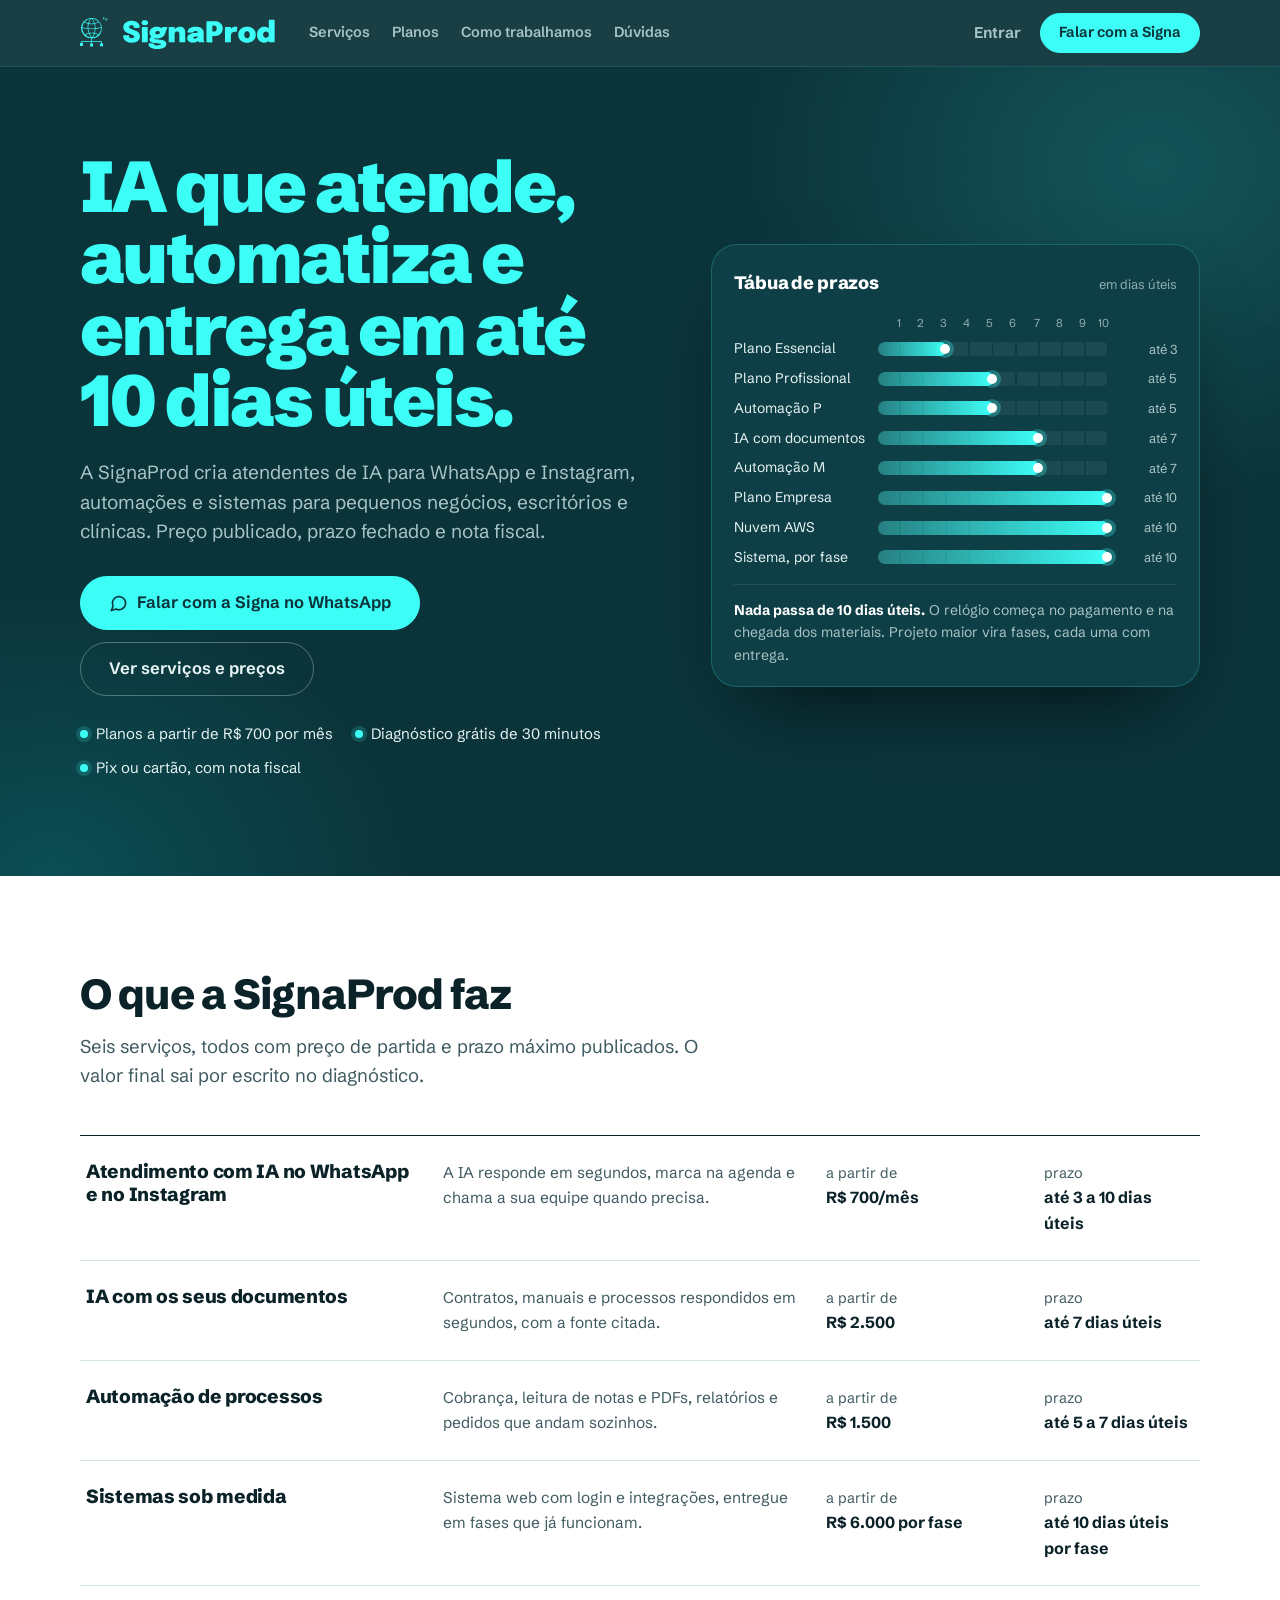
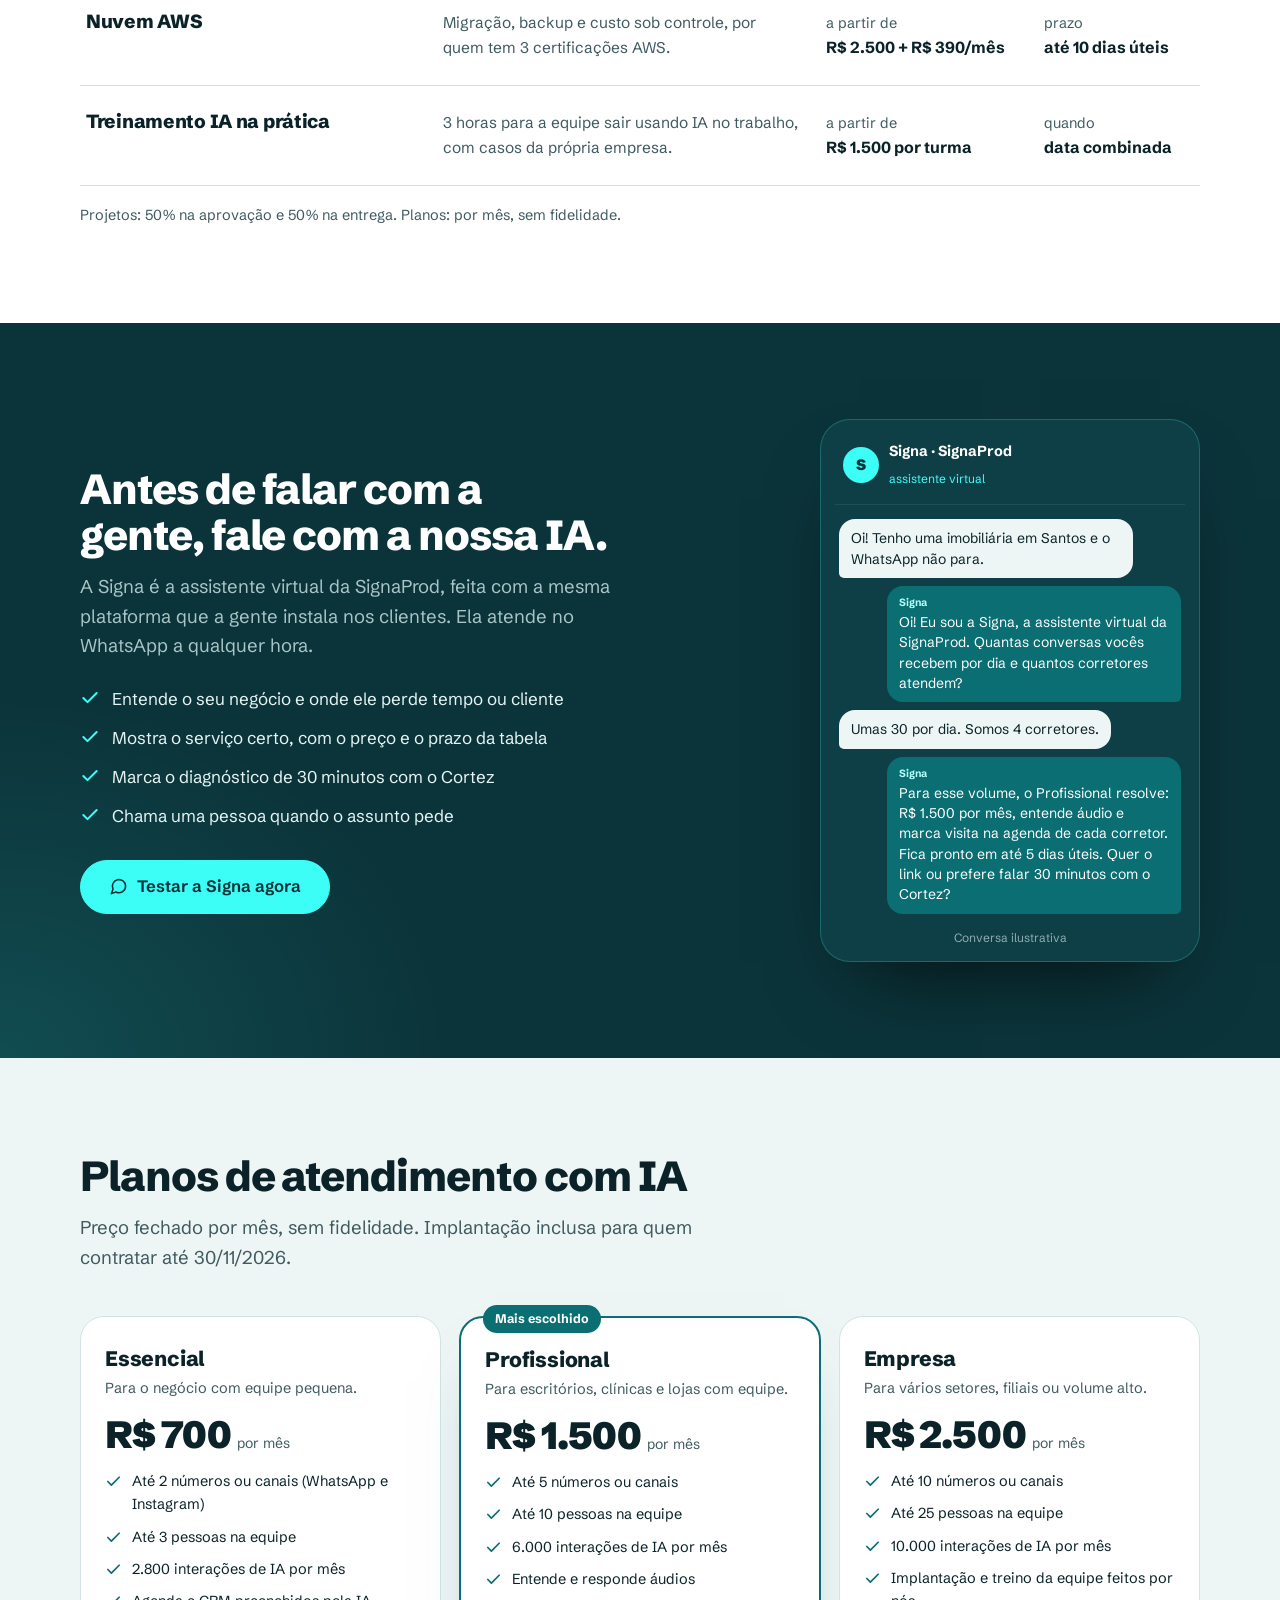
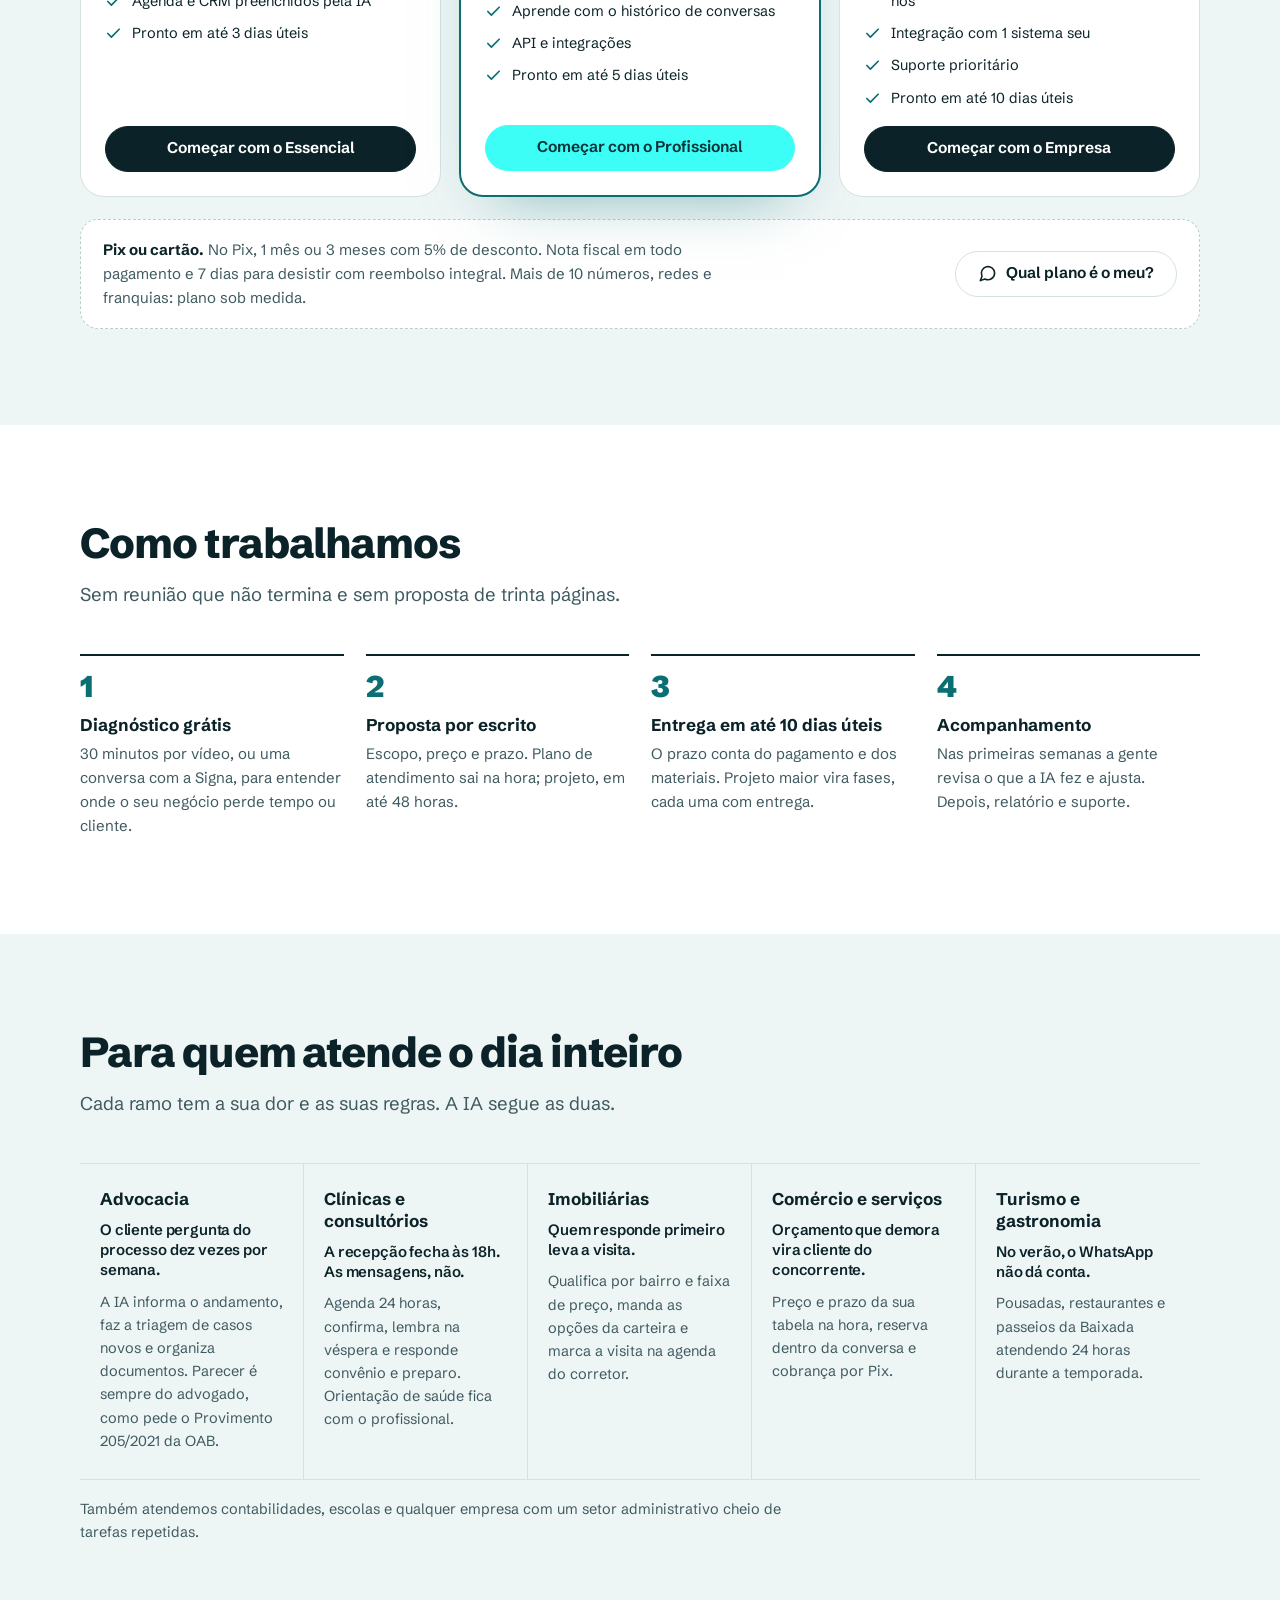
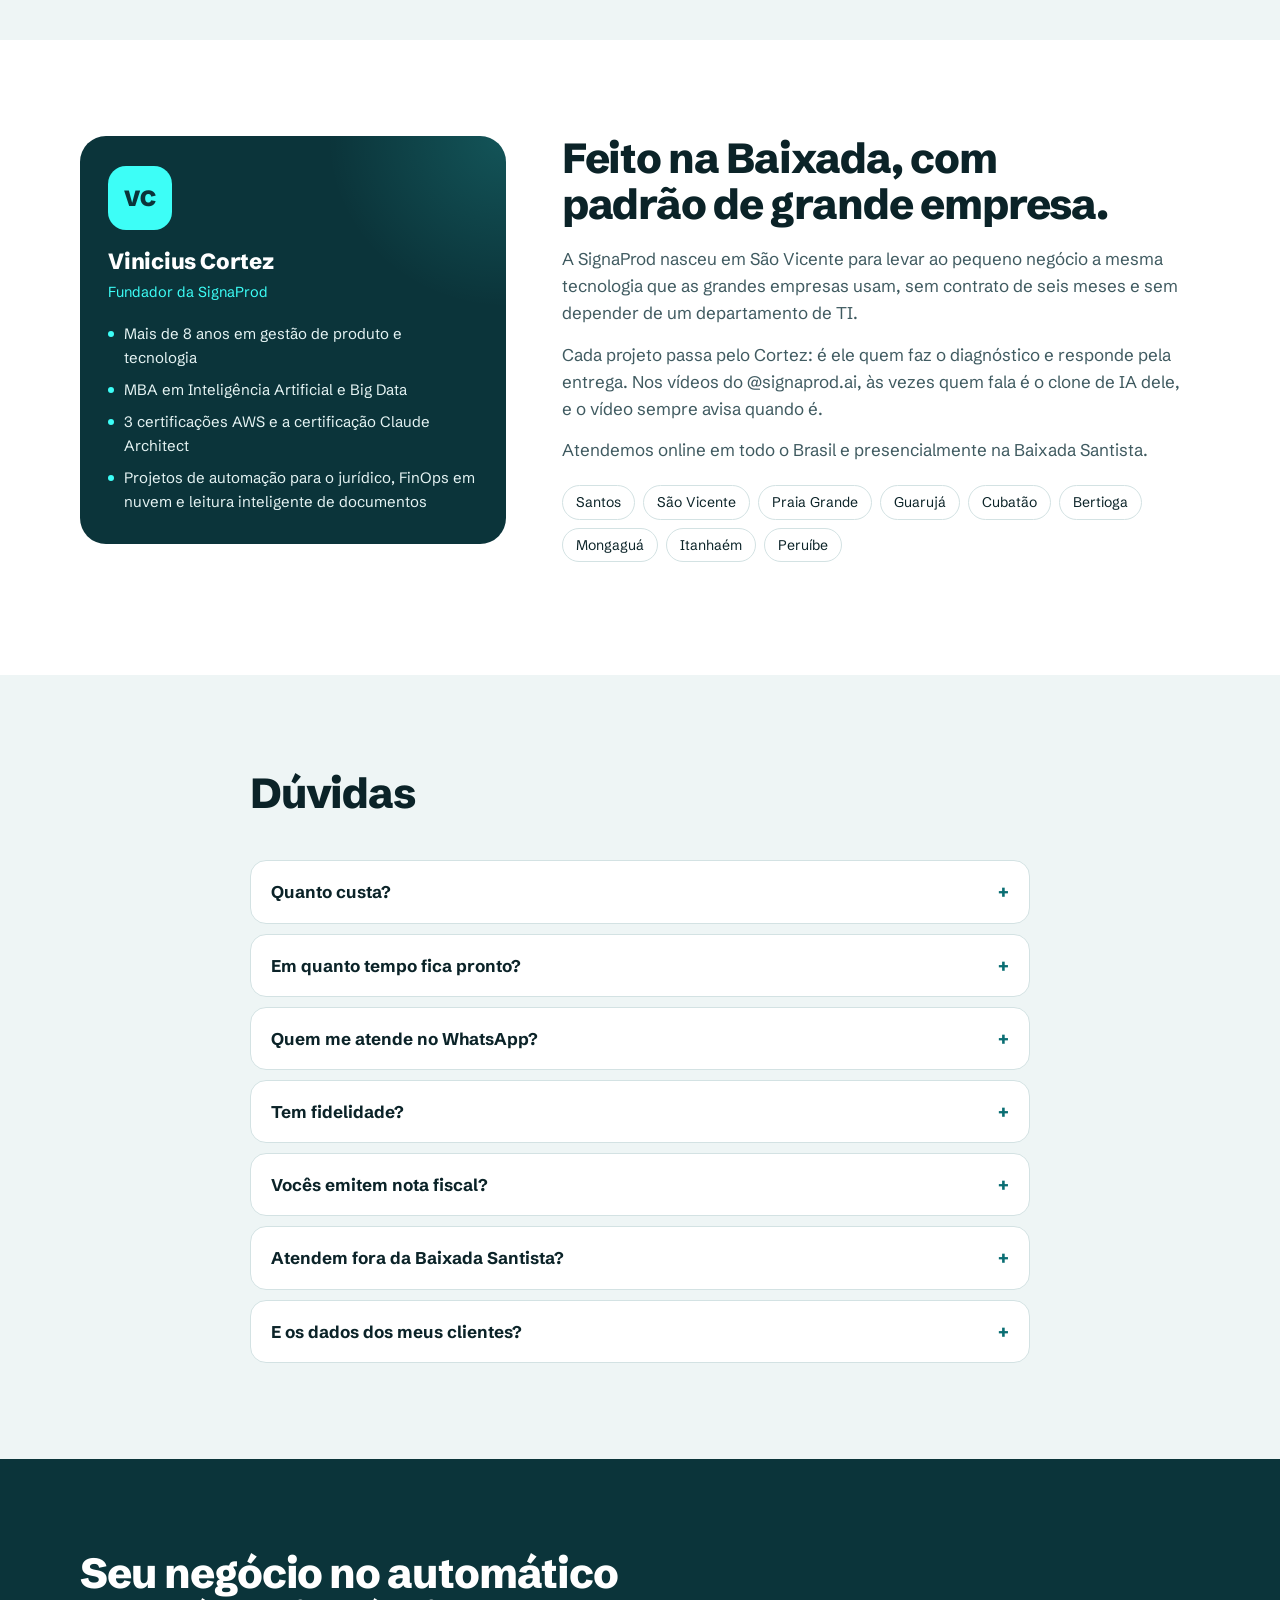
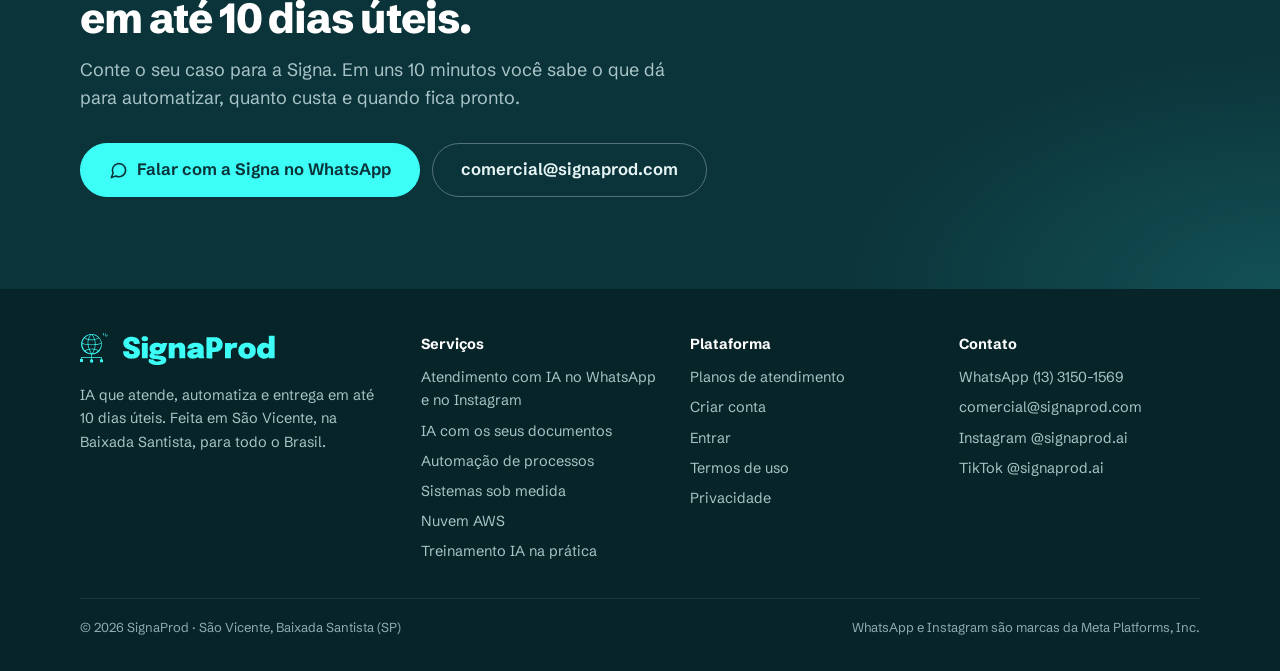
==== commit f8d7420f: "Identidade visual oficial da SignaProd no site: logotipo, petróleo e aqua, Schibsted Grotesk - Logot" ====
--- a/index.html
+++ b/index.html
@@ -13,9 +13,11 @@
   <meta property="og:image" content="https://www.signaprod.com.br/assets/og.png" />
   <meta property="og:locale" content="pt_BR" />
   <meta name="twitter:card" content="summary_large_image" />
-  <meta name="theme-color" content="#071426" />
-  <link rel="icon" href="data:image/svg+xml,%3Csvg xmlns='http://www.w3.org/2000/svg' viewBox='0 0 32 32'%3E%3Crect width='32' height='32' rx='9' fill='%23071426'/%3E%3Cpath d='M6 19c3.2 0 3.2-6 6.4-6s3.2 6 6.4 6 3.2-6 6.4-6' fill='none' stroke='%2340E0D0' stroke-width='2.6' stroke-linecap='round'/%3E%3Ccircle cx='25.6' cy='13' r='2.2' fill='%23FF7A59'/%3E%3C/svg%3E" />
-  <link rel="preload" href="assets/fonts/unbounded-latin-wght-normal.woff2" as="font" type="font/woff2" crossorigin />
+  <meta name="theme-color" content="#0B343A" />
+  <link rel="icon" href="assets/brand/favicon.svg" type="image/svg+xml" />
+  <link rel="icon" href="assets/brand/favicon-32.png" type="image/png" sizes="32x32" />
+  <link rel="apple-touch-icon" href="assets/brand/apple-touch-icon.png" />
+  <link rel="preload" href="assets/fonts/schibsted-grotesk-latin-wght-normal.woff2" as="font" type="font/woff2" crossorigin />
   <link rel="stylesheet" href="assets/site.css" />
   <script type="application/ld+json">{"@context": "https://schema.org", "@type": "ProfessionalService", "name": "SignaProd", "url": "https://www.signaprod.com.br/", "image": "https://www.signaprod.com.br/assets/og.png", "description": "Atendentes de IA para WhatsApp e Instagram, automações, sistemas sob medida, nuvem AWS e treinamento em IA para pequenos negócios. Entregas em até 10 dias úteis.", "telephone": "+55 13 3150-1569", "email": "comercial@signaprod.com", "address": {"@type": "PostalAddress", "addressLocality": "São Vicente", "addressRegion": "SP", "addressCountry": "BR"}, "areaServed": [{"@type": "City", "name": "Santos"}, {"@type": "City", "name": "São Vicente"}, {"@type": "City", "name": "Praia Grande"}, {"@type": "City", "name": "Guarujá"}, {"@type": "City", "name": "Cubatão"}, {"@type": "City", "name": "Bertioga"}, {"@type": "City", "name": "Mongaguá"}, {"@type": "City", "name": "Itanhaém"}, {"@type": "City", "name": "Peruíbe"}, {"@type": "Country", "name": "Brasil"}], "founder": {"@type": "Person", "name": "Vinicius Cortez"}, "sameAs": ["https://www.instagram.com/signaprod.ai/", "https://www.tiktok.com/@signaprod.ai"], "priceRange": "R$ 700 a R$ 6.000"}</script>
 </head>
@@ -23,7 +25,7 @@
   <a class="skip" href="#conteudo">Pular para o conteúdo</a>
   <header class="nav">
     <div class="wrap nav-in">
-      <a class="brand" href="index.html" aria-label="SignaProd, início"><svg class="mark" viewBox="0 0 32 32" aria-hidden="true"><rect width="32" height="32" rx="9" fill="#0E2238"/><path d="M6 19c3.2 0 3.2-6 6.4-6s3.2 6 6.4 6 3.2-6 6.4-6" fill="none" stroke="#40E0D0" stroke-width="2.6" stroke-linecap="round"/><circle cx="25.6" cy="13" r="2.2" fill="#FF7A59"/></svg><span>SignaProd</span></a>
+      <a class="brand" href="index.html" aria-label="SignaProd, início"><img class="logo" src="assets/brand/signaprod-logo.svg" alt="SignaProd" width="195" height="32" /></a>
       <nav class="links" aria-label="Seções">
         <a href="index.html#servicos">Serviços</a>
         <a href="index.html#planos">Planos</a>
@@ -67,21 +69,6 @@
           </ul>
           <p class="tide-foot"><b>Nada passa de 10 dias úteis.</b> O relógio começa no pagamento e na chegada dos materiais. Projeto maior vira fases, cada uma com entrega.</p>
         </figure>
-      </div>
-      <div class="wrap flags-row">
-        <svg class="flags" viewBox="0 0 380 26" role="img" aria-label="SIGNAPROD escrito em bandeiras do Código Internacional de Sinais">
-          <title>SIGNAPROD em bandeiras náuticas</title>
-          <g><rect width="36" height="24" fill="#FFFFFF"/><rect x="12" y="7" width="12" height="10" fill="#1F4E9A"/></g>
-          <g transform="translate(43 0)"><rect width="36" height="24" fill="#F2C230"/><circle cx="18" cy="12" r="6.5" fill="#0B0F14"/></g>
-          <g transform="translate(86 0)"><rect width="36" height="24" fill="#F2C230"/><rect x="6" width="6" height="24" fill="#1F4E9A"/><rect x="18" width="6" height="24" fill="#1F4E9A"/><rect x="30" width="6" height="24" fill="#1F4E9A"/></g>
-          <g transform="translate(129 0)"><rect width="36" height="24" fill="#FFFFFF"/><path d="M0 0h9v6H0zM18 0h9v6h-9zM9 6h9v6H9zM27 6h9v6h-9zM0 12h9v6H0zM18 12h9v6h-9zM9 18h9v6H9zM27 18h9v6h-9z" fill="#1F4E9A"/></g>
-          <g transform="translate(172 0)"><path d="M0 0h18v24H0z" fill="#FFFFFF"/><path d="M18 0h18l-8 12 8 12H18z" fill="#1F4E9A"/></g>
-          <g transform="translate(215 0)"><rect width="36" height="24" fill="#1F4E9A"/><rect x="12" y="7" width="12" height="10" fill="#FFFFFF"/></g>
-          <g transform="translate(258 0)"><rect width="36" height="24" fill="#C8312B"/><rect x="15" width="6" height="24" fill="#F2C230"/><rect y="9" width="36" height="6" fill="#F2C230"/></g>
-          <g transform="translate(301 0)"><path d="M0 0h36v24z" fill="#C8312B"/><path d="M0 0v24h36z" fill="#F2C230"/></g>
-          <g transform="translate(344 0)"><rect width="36" height="24" fill="#F2C230"/><rect y="6" width="36" height="12" fill="#1F4E9A"/></g>
-        </svg>
-        <p class="flags-note">Nosso nome em bandeiras do Código Internacional de Sinais, as mesmas que os navios usam no porto de Santos.</p>
       </div>
     </section>
 
@@ -302,7 +289,7 @@
     <div class="wrap">
       <div class="foot-grid">
         <div>
-          <a class="brand" href="index.html"><svg class="mark" viewBox="0 0 32 32" aria-hidden="true"><rect width="32" height="32" rx="9" fill="#0E2238"/><path d="M6 19c3.2 0 3.2-6 6.4-6s3.2 6 6.4 6 3.2-6 6.4-6" fill="none" stroke="#40E0D0" stroke-width="2.6" stroke-linecap="round"/><circle cx="25.6" cy="13" r="2.2" fill="#FF7A59"/></svg><span>SignaProd</span></a>
+          <a class="brand" href="index.html" aria-label="SignaProd, início"><img class="logo" src="assets/brand/signaprod-logo.svg" alt="SignaProd" width="195" height="32" /></a>
           <p class="tag">IA que atende, automatiza e entrega em até 10 dias úteis. Feita em São Vicente, na Baixada Santista, para todo o Brasil.</p>
         </div>
         <div>
--- a/assets/site.css
+++ b/assets/site.css
@@ -1,30 +1,29 @@
 /* =====================================================================
    SignaProd · site institucional
-   Sinal na maré: azul da noite do porto, turquesa de sinal, um ponto de coral
-   e as bandeiras do Código Internacional de Sinais como assinatura.
+   Identidade da marca: petróleo #0B343A e aqua #3DFEF7, o logotipo em
+   assets/brand e a Schibsted Grotesk (900 nos títulos, como o logotipo).
    Mesma identidade da plataforma de atendimento (app).
    ===================================================================== */
-@font-face { font-family: "Unbounded"; font-style: normal; font-weight: 200 900; font-display: swap; src: url(fonts/unbounded-latin-wght-normal.woff2) format("woff2-variations"); }
-@font-face { font-family: "Figtree"; font-style: normal; font-weight: 300 900; font-display: swap; src: url(fonts/figtree-latin-wght-normal.woff2) format("woff2-variations"); }
-@font-face { font-family: "Figtree"; font-style: italic; font-weight: 300 900; font-display: swap; src: url(fonts/figtree-latin-wght-italic.woff2) format("woff2-variations"); }
+@font-face { font-family: "Schibsted Grotesk"; font-style: normal; font-weight: 400 900; font-display: swap; src: url(fonts/schibsted-grotesk-latin-wght-normal.woff2) format("woff2-variations"); }
+@font-face { font-family: "Schibsted Grotesk"; font-style: italic; font-weight: 400 900; font-display: swap; src: url(fonts/schibsted-grotesk-latin-wght-italic.woff2) format("woff2-variations"); }
 
 :root {
-  --abyss: #071426;
-  --abyss-2: #0D2036;
-  --abyss-3: #050F1D;
-  --tide: #40E0D0;
-  --tide-deep: #08756F;
-  --flare: #FF7A59;
-  --foam: #F2F6F7;
+  --abyss: #0B343A;      /* petróleo da marca */
+  --abyss-2: #0F3F46;
+  --abyss-3: #072429;
+  --tide: #3DFEF7;       /* aqua da marca: só sobre petróleo */
+  --tide-deep: #0A6E73;  /* aqua para texto em fundo claro (6:1) */
+  --foam: #EEF5F5;
   --paper: #FFFFFF;
-  --ink: #0B1A2B;
-  --slate: #44576B;
-  --line: #D8E3E7;
-  --on-dark: #E7F0F3;
-  --on-dark-2: #A9BCCB;
-  --on-dark-3: #7C8FA0;
-  --display: "Unbounded", "Arial Black", system-ui, sans-serif;
-  --body: "Figtree", system-ui, -apple-system, "Segoe UI", Roboto, sans-serif;
+  --ink: #0B2328;
+  --slate: #3F5A60;
+  --line: #D3E2E3;
+  --line-strong: #B9CED0;
+  --on-dark: #E6F4F4;
+  --on-dark-2: #A9C4C6;
+  --on-dark-3: #8FADB1;
+  --display: "Schibsted Grotesk", "Arial Black", system-ui, sans-serif;
+  --body: "Schibsted Grotesk", system-ui, -apple-system, "Segoe UI", Roboto, sans-serif;
   --r: 20px;
   color-scheme: light;
 }
@@ -37,12 +36,12 @@
 .wrap { max-width: 1160px; margin: 0 auto; padding-left: max(20px, env(safe-area-inset-left, 0px)); padding-right: max(20px, env(safe-area-inset-right, 0px)); }
 .wrap.narrow { max-width: 820px; }
 h1, h2, h3 { margin: 0; text-wrap: balance; }
-h2 { font-family: var(--display); font-weight: 600; font-size: clamp(27px, 3.4vw, 42px); line-height: 1.08; letter-spacing: -.025em; }
+h2 { font-family: var(--display); font-weight: 800; font-size: clamp(27px, 3.4vw, 42px); line-height: 1.08; letter-spacing: -.025em; }
 h3 { font-size: 18px; font-weight: 700; line-height: 1.3; }
 p { margin: 0; }
 .lead { margin-top: 14px; font-size: 18.5px; color: var(--slate); max-width: 60ch; }
 .dark .lead { color: var(--on-dark-2); }
-.skip { position: absolute; left: -999px; top: 8px; z-index: 99; background: var(--tide); color: #04252A; padding: 8px 14px; border-radius: 10px; font-weight: 700; }
+.skip { position: absolute; left: -999px; top: 8px; z-index: 99; background: var(--tide); color: var(--abyss); padding: 8px 14px; border-radius: 10px; font-weight: 700; }
 .skip:focus { left: 12px; }
 
 /* ---------- botões ---------- */
@@ -50,20 +49,20 @@
 .btn:active { transform: scale(.98); }
 .btn.lg { min-height: 54px; padding: 12px 28px; font-size: 16.5px; }
 .btn svg { width: 19px; height: 19px; flex: none; }
-.btn.tide { background: var(--tide); border-color: var(--tide); color: #04252A; }
-.btn.tide:hover { background: #63E8DA; box-shadow: 0 12px 28px -14px rgb(64 224 208 / .9); }
+.btn.tide { background: var(--tide); border-color: var(--tide); color: var(--abyss); }
+.btn.tide:hover { background: #8CFFFA; border-color: #8CFFFA; box-shadow: 0 12px 28px -14px rgb(61 254 247 / .6); }
 .btn.ink { background: var(--ink); border-color: var(--ink); color: #fff; }
-.btn.ink:hover { background: #17304A; }
-.btn.line-dark { background: transparent; border-color: rgb(231 240 243 / .32); color: var(--on-dark); }
+.btn.ink:hover { background: var(--abyss); }
+.btn.line-dark { background: transparent; border-color: rgb(230 244 244 / .32); color: var(--on-dark); }
 .btn.line-dark:hover { border-color: var(--tide); color: #fff; }
 .btn.quiet { background: transparent; border-color: transparent; color: var(--on-dark-2); min-height: 40px; padding: 8px 12px; }
 .btn.quiet:hover { color: #fff; }
 
 /* ---------- cabeçalho ---------- */
-.nav { position: sticky; top: 0; z-index: 30; background: rgb(7 20 38 / .92); backdrop-filter: blur(12px); -webkit-backdrop-filter: blur(12px); border-bottom: 1px solid rgb(64 224 208 / .12); padding-top: env(safe-area-inset-top, 0px); }
+.nav { position: sticky; top: 0; z-index: 30; background: rgb(11 52 58 / .94); backdrop-filter: blur(12px); -webkit-backdrop-filter: blur(12px); border-bottom: 1px solid rgb(61 254 247 / .12); padding-top: env(safe-area-inset-top, 0px); }
 .nav-in { display: flex; align-items: center; gap: 24px; height: 66px; }
-.brand { display: inline-flex; align-items: center; gap: 10px; text-decoration: none; color: var(--on-dark); font-family: var(--display); font-weight: 700; font-size: 17px; letter-spacing: -.01em; }
-.brand .mark { width: 30px; height: 30px; flex: none; }
+.brand { display: inline-flex; align-items: center; text-decoration: none; flex: none; }
+.brand .logo { height: 32px; width: auto; display: block; }
 .links { display: flex; gap: 22px; margin-left: 10px; }
 .links a { color: var(--on-dark-2); text-decoration: none; font-weight: 600; font-size: 14.5px; }
 .links a:hover, .links a[aria-current] { color: #fff; }
@@ -78,48 +77,43 @@
 .sec-head { margin-bottom: 44px; }
 
 /* ---------- abertura ---------- */
-.hero { padding-block: 76px 40px; }
-.hero::before { content: ""; position: absolute; inset: 0; pointer-events: none; background: radial-gradient(46% 60% at 90% 12%, rgb(64 224 208 / .15), transparent 70%), radial-gradient(40% 50% at 4% 100%, rgb(255 122 89 / .09), transparent 70%); }
+.hero { padding-block: 84px 96px; }
+.hero::before { content: ""; position: absolute; inset: 0; pointer-events: none; background: radial-gradient(46% 60% at 90% 12%, rgb(61 254 247 / .16), transparent 70%), radial-gradient(40% 50% at 4% 100%, rgb(10 110 115 / .45), transparent 70%); }
 .hero-in { position: relative; display: grid; grid-template-columns: minmax(0, 1.08fr) minmax(0, .92fr); gap: 56px; align-items: center; }
-.hero h1 { font-family: var(--display); font-weight: 700; font-size: clamp(36px, 5.6vw, 68px); line-height: 1.02; letter-spacing: -.035em; max-width: 15ch; }
+.hero h1 { font-family: var(--display); font-weight: 900; font-size: clamp(38px, 5.8vw, 72px); line-height: .99; letter-spacing: -.035em; max-width: 14ch; color: var(--tide); }
 .hero .sub { margin-top: 22px; font-size: 19px; line-height: 1.55; color: var(--on-dark-2); max-width: 54ch; }
 .cta-row { display: flex; flex-wrap: wrap; gap: 12px; margin-top: 30px; }
 .facts { list-style: none; padding: 0; margin: 26px 0 0; display: flex; flex-wrap: wrap; gap: 10px 22px; font-size: 15px; color: var(--on-dark); }
 .facts li { display: inline-flex; align-items: center; gap: 8px; }
-.facts li::before { content: ""; width: 8px; height: 8px; border-radius: 50%; background: var(--tide); box-shadow: 0 0 0 4px rgb(64 224 208 / .16); }
+.facts li::before { content: ""; width: 8px; height: 8px; border-radius: 50%; background: var(--tide); box-shadow: 0 0 0 4px rgb(61 254 247 / .16); }
 
 /* tábua de prazos */
-.tide-card { margin: 0; background: var(--abyss-2); border: 1px solid rgb(64 224 208 / .2); border-radius: 26px; padding: 24px 22px 20px; box-shadow: 0 40px 80px -40px rgb(0 0 0 / .8); }
+.tide-card { margin: 0; background: var(--abyss-2); border: 1px solid rgb(61 254 247 / .2); border-radius: 26px; padding: 24px 22px 20px; box-shadow: 0 40px 80px -40px rgb(0 0 0 / .8); }
 .tide-card figcaption { display: flex; flex-wrap: wrap; align-items: baseline; justify-content: space-between; gap: 4px 12px; margin-bottom: 16px; }
-.tide-card figcaption b { font-family: var(--display); font-weight: 600; font-size: 18px; color: #fff; letter-spacing: -.01em; }
+.tide-card figcaption b { font-family: var(--display); font-weight: 800; font-size: 18px; color: #fff; letter-spacing: -.01em; }
 .tide-card figcaption span { font-size: 13px; color: var(--on-dark-3); }
 .tide-scale, .tide-row { display: grid; grid-template-columns: 132px minmax(0, 1fr) 56px; gap: 12px; align-items: center; }
-.tide-scale { font-size: 11.5px; color: var(--on-dark-3); margin-bottom: 6px; font-variant-numeric: tabular-nums; }
+.tide-scale { font-size: 11.5px; color: var(--on-dark-3); margin-bottom: 6px; }
 .tide-scale .ticks { display: grid; grid-template-columns: repeat(10, minmax(0, 1fr)); text-align: right; }
 .tide-rows { list-style: none; margin: 0; padding: 0; display: grid; gap: 9px; }
 .tide-row { font-size: 14px; }
 .tide-row .t-name { color: var(--on-dark); line-height: 1.25; }
-.tide-row .t-day { color: var(--on-dark-2); font-size: 13px; text-align: right; font-variant-numeric: tabular-nums; white-space: nowrap; }
+.tide-row .t-day { color: var(--on-dark-2); font-size: 13px; text-align: right; white-space: nowrap; }
 .t-bar { position: relative; height: 14px; border-radius: 999px; background: repeating-linear-gradient(90deg, rgb(255 255 255 / .06) 0 calc(10% - 2px), transparent calc(10% - 2px) 10%); }
-.t-bar i { position: absolute; inset: 0 auto 0 0; width: calc(var(--d) * 10%); border-radius: inherit; background: linear-gradient(90deg, rgb(64 224 208 / .35), var(--tide)); transform-origin: left center; }
-.t-bar i::after { content: ""; position: absolute; right: -3px; top: 50%; width: 10px; height: 10px; margin-top: -5px; border-radius: 50%; background: var(--flare); box-shadow: 0 0 0 4px rgb(255 122 89 / .2); }
+.t-bar i { position: absolute; inset: 0 auto 0 0; width: calc(var(--d) * 10%); border-radius: inherit; background: linear-gradient(90deg, rgb(61 254 247 / .3), var(--tide)); transform-origin: left center; }
+.t-bar i::after { content: ""; position: absolute; right: -3px; top: 50%; width: 10px; height: 10px; margin-top: -5px; border-radius: 50%; background: #FFFFFF; box-shadow: 0 0 0 4px rgb(61 254 247 / .28); }
 .tide-row.max .t-name { color: #fff; font-weight: 650; }
-.tide-foot { margin-top: 16px; padding-top: 14px; border-top: 1px solid rgb(231 240 243 / .1); font-size: 14px; color: var(--on-dark-2); }
+.tide-foot { margin-top: 16px; padding-top: 14px; border-top: 1px solid rgb(230 244 244 / .1); font-size: 14px; color: var(--on-dark-2); }
 .tide-foot b { color: #fff; }
 /* o único movimento da página: as barras da tábua enchem uma vez, na abertura */
 .tide-card .t-bar i { animation: tide-fill .9s cubic-bezier(.2, .8, .2, 1) calc(var(--i, 0) * 90ms + 250ms) both; }
 @keyframes tide-fill { from { transform: scaleX(0); } to { transform: scaleX(1); } }
 
-/* bandeiras */
-.flags-row { position: relative; display: flex; align-items: center; gap: 18px; margin-top: 52px; flex-wrap: wrap; }
-.flags { width: min(100%, 300px); height: auto; flex: none; filter: drop-shadow(0 6px 14px rgb(0 0 0 / .35)); }
-.flags-note { font-size: 13px; color: var(--on-dark-2); max-width: 46ch; }
-
 /* ---------- serviços (lista com preço e prazo) ---------- */
 .menu { border-top: 1px solid var(--ink); }
 .menu-row { display: grid; grid-template-columns: minmax(0, 1.25fr) minmax(0, 1.35fr) 190px 150px; gap: 10px 28px; align-items: baseline; padding: 24px 6px; border-bottom: 1px solid var(--line); text-decoration: none; color: var(--ink); transition: background .15s ease; }
 .menu-row:hover { background: var(--foam); }
-.menu-row .m-name { font-family: var(--display); font-weight: 600; font-size: 19px; letter-spacing: -.015em; line-height: 1.2; }
+.menu-row .m-name { font-family: var(--display); font-weight: 800; font-size: 19px; letter-spacing: -.015em; line-height: 1.2; }
 .menu-row .m-desc { color: var(--slate); font-size: 15.5px; }
 .menu-row .m-price, .menu-row .m-time { font-size: 14.5px; color: var(--slate); }
 .menu-row .m-price b, .menu-row .m-time b { display: block; color: var(--ink); font-size: 16px; }
@@ -128,45 +122,45 @@
 
 /* ---------- Signa ---------- */
 .signa { padding-block: 96px; }
-.signa::before { content: ""; position: absolute; inset: 0; pointer-events: none; background: radial-gradient(50% 70% at 0% 100%, rgb(64 224 208 / .12), transparent 70%); }
+.signa::before { content: ""; position: absolute; inset: 0; pointer-events: none; background: radial-gradient(50% 70% at 0% 100%, rgb(61 254 247 / .12), transparent 70%); }
 .signa-in { position: relative; display: grid; grid-template-columns: minmax(0, 1fr) minmax(0, .9fr); gap: 56px; align-items: center; }
 .signa ul { list-style: none; padding: 0; margin: 24px 0 0; display: grid; gap: 12px; }
 .signa li { display: grid; grid-template-columns: 22px minmax(0, 1fr); gap: 10px; color: var(--on-dark); }
 .signa li svg { width: 20px; height: 20px; color: var(--tide); margin-top: 3px; }
-.phone { margin: 0; justify-self: end; width: min(100%, 380px); background: var(--abyss-2); border: 1px solid rgb(64 224 208 / .22); border-radius: 30px; padding: 14px; box-shadow: 0 40px 80px -40px rgb(0 0 0 / .8); }
-.ph-top { display: flex; align-items: center; gap: 10px; padding: 6px 8px 14px; border-bottom: 1px solid rgb(231 240 243 / .08); }
-.ph-top .av { width: 36px; height: 36px; border-radius: 50%; display: grid; place-items: center; background: var(--tide); color: #04252A; font-family: var(--display); font-weight: 700; font-size: 15px; }
+.phone { margin: 0; justify-self: end; width: min(100%, 380px); background: var(--abyss-2); border: 1px solid rgb(61 254 247 / .22); border-radius: 30px; padding: 14px; box-shadow: 0 40px 80px -40px rgb(0 0 0 / .8); }
+.ph-top { display: flex; align-items: center; gap: 10px; padding: 6px 8px 14px; border-bottom: 1px solid rgb(230 244 244 / .08); }
+.ph-top .av { width: 36px; height: 36px; border-radius: 50%; display: grid; place-items: center; background: var(--tide); color: var(--abyss); font-family: var(--display); font-weight: 900; font-size: 15px; }
 .ph-top b { display: block; color: #fff; font-size: 14.5px; }
 .ph-top small { color: var(--tide); font-size: 12px; }
 .chat { display: grid; gap: 8px; padding: 14px 4px 6px; }
 .msg { max-width: 86%; padding: 9px 12px; border-radius: 16px; font-size: 14px; line-height: 1.45; }
-.msg.in { background: #F2F6F7; color: var(--ink); border-bottom-left-radius: 5px; justify-self: start; }
+.msg.in { background: var(--foam); color: var(--ink); border-bottom-left-radius: 5px; justify-self: start; }
 .msg.out { background: var(--tide-deep); color: #fff; border-bottom-right-radius: 5px; justify-self: end; }
-.msg.out em { display: block; font-style: normal; font-size: 10.5px; font-weight: 700; color: #A8F3EA; margin-bottom: 2px; }
+.msg.out em { display: block; font-style: normal; font-size: 10.5px; font-weight: 700; color: #B5FFFB; margin-bottom: 2px; }
 .ph-note { text-align: center; font-size: 12px; color: var(--on-dark-3); padding-top: 8px; }
 
 /* ---------- planos ---------- */
 .plans { display: grid; grid-template-columns: repeat(3, minmax(0, 1fr)); gap: 18px; align-items: stretch; }
 .plan { position: relative; display: flex; flex-direction: column; gap: 16px; background: var(--paper); border: 1px solid var(--line); border-radius: 24px; padding: 28px 24px 24px; }
-.plan.featured { border: 2px solid var(--tide-deep); box-shadow: 0 30px 60px -36px rgb(8 117 111 / .55); }
+.plan.featured { border: 2px solid var(--tide-deep); box-shadow: 0 30px 60px -36px rgb(10 110 115 / .5); }
 .plan .flag { position: absolute; top: -13px; left: 22px; background: var(--tide-deep); color: #fff; font-size: 12.5px; font-weight: 700; border-radius: 999px; padding: 4px 12px; }
-.plan h3 { font-family: var(--display); font-weight: 600; font-size: 21px; letter-spacing: -.01em; }
+.plan h3 { font-family: var(--display); font-weight: 800; font-size: 21px; letter-spacing: -.01em; }
 .plan .who { color: var(--slate); font-size: 14.5px; margin-top: 4px; }
 .price { display: flex; align-items: baseline; gap: 6px; }
-.price b { font-family: var(--display); font-weight: 700; font-size: 38px; letter-spacing: -.03em; line-height: 1; }
+.price b { font-family: var(--display); font-weight: 900; font-size: 38px; letter-spacing: -.03em; line-height: 1; }
 .price span { color: var(--slate); font-size: 14px; }
 .plan ul { list-style: none; padding: 0; margin: 0; display: grid; gap: 9px; font-size: 14.5px; }
 .plan li { display: grid; grid-template-columns: 18px minmax(0, 1fr); gap: 9px; }
 .plan li svg { width: 17px; height: 17px; color: var(--tide-deep); margin-top: 3px; }
 .plan .btn { margin-top: auto; }
-.plans-foot { display: flex; flex-wrap: wrap; justify-content: space-between; gap: 14px 24px; align-items: center; margin-top: 22px; padding: 18px 22px; border: 1px dashed #B9CBD1; border-radius: 18px; background: var(--paper); }
+.plans-foot { display: flex; flex-wrap: wrap; justify-content: space-between; gap: 14px 24px; align-items: center; margin-top: 22px; padding: 18px 22px; border: 1px dashed var(--line-strong); border-radius: 18px; background: var(--paper); }
 .plans-foot p { color: var(--slate); font-size: 15px; max-width: 70ch; }
 .plans-foot b { color: var(--ink); }
 
 /* ---------- passos ---------- */
 .steps { list-style: none; padding: 0; margin: 0; display: grid; grid-template-columns: repeat(4, minmax(0, 1fr)); gap: 22px; counter-reset: s; }
 .steps li { border-top: 2px solid var(--ink); padding-top: 16px; counter-increment: s; }
-.steps li::before { content: counter(s); display: block; font-family: var(--display); font-weight: 700; font-size: 30px; color: var(--tide-deep); line-height: 1; margin-bottom: 12px; }
+.steps li::before { content: counter(s); display: block; font-family: var(--display); font-weight: 900; font-size: 30px; color: var(--tide-deep); line-height: 1; margin-bottom: 12px; }
 .steps h3 { font-size: 17px; }
 .steps p { margin-top: 6px; color: var(--slate); font-size: 15px; }
 
@@ -175,21 +169,21 @@
 .seg { padding: 24px 20px 26px; border-right: 1px solid var(--line); }
 .seg:last-child { border-right: 0; }
 .seg h3 { font-size: 17px; }
-.seg .pain { margin-top: 10px; font-family: var(--display); font-weight: 500; font-size: 15px; line-height: 1.35; letter-spacing: -.01em; color: var(--ink); }
+.seg .pain { margin-top: 10px; font-family: var(--display); font-weight: 600; font-size: 15px; line-height: 1.35; letter-spacing: -.01em; color: var(--ink); }
 .seg .does { margin-top: 10px; font-size: 14.5px; color: var(--slate); }
 .seg-note { margin-top: 18px; font-size: 14.5px; color: var(--slate); max-width: 80ch; }
 
 /* ---------- quem faz ---------- */
 .who-in { display: grid; grid-template-columns: minmax(0, .8fr) minmax(0, 1.2fr); gap: 56px; align-items: start; }
 .who-card { background: var(--abyss); color: var(--on-dark); border-radius: 26px; padding: 30px 28px; position: relative; overflow: hidden; }
-.who-card::before { content: ""; position: absolute; inset: 0; pointer-events: none; background: radial-gradient(60% 60% at 100% 0%, rgb(64 224 208 / .16), transparent 70%); }
+.who-card::before { content: ""; position: absolute; inset: 0; pointer-events: none; background: radial-gradient(60% 60% at 100% 0%, rgb(61 254 247 / .16), transparent 70%); }
 .who-card > * { position: relative; }
-.who-card .mono { width: 64px; height: 64px; border-radius: 18px; display: grid; place-items: center; background: var(--tide); color: #04252A; font-family: var(--display); font-weight: 700; font-size: 22px; }
-.who-card h3 { margin-top: 18px; font-family: var(--display); font-weight: 600; font-size: 22px; color: #fff; letter-spacing: -.01em; }
+.who-card .mono { width: 64px; height: 64px; border-radius: 18px; display: grid; place-items: center; background: var(--tide); color: var(--abyss); font-family: var(--display); font-weight: 900; font-size: 22px; }
+.who-card h3 { margin-top: 18px; font-family: var(--display); font-weight: 800; font-size: 22px; color: #fff; letter-spacing: -.01em; }
 .who-card .role { color: var(--tide); font-size: 14.5px; margin-top: 4px; }
 .who-card ul { list-style: none; padding: 0; margin: 18px 0 0; display: grid; gap: 8px; font-size: 15px; }
 .who-card li { padding-left: 16px; position: relative; }
-.who-card li::before { content: ""; position: absolute; left: 0; top: .62em; width: 6px; height: 6px; border-radius: 50%; background: var(--flare); }
+.who-card li::before { content: ""; position: absolute; left: 0; top: .62em; width: 6px; height: 6px; border-radius: 50%; background: var(--tide); }
 .who-text p + p { margin-top: 14px; }
 .who-text p { color: var(--slate); font-size: 17px; max-width: 62ch; }
 .cities { display: flex; flex-wrap: wrap; gap: 8px; margin-top: 22px; padding: 0; list-style: none; }
@@ -200,13 +194,13 @@
 .faq details { border: 1px solid var(--line); border-radius: 16px; padding: 2px 20px; background: var(--paper); }
 .faq summary { cursor: pointer; list-style: none; font-weight: 700; font-size: 17px; padding: 15px 0; display: flex; justify-content: space-between; gap: 14px; }
 .faq summary::-webkit-details-marker { display: none; }
-.faq summary::after { content: "+"; font-family: var(--display); color: var(--tide-deep); font-weight: 600; flex: none; }
+.faq summary::after { content: "+"; font-family: var(--display); color: var(--tide-deep); font-weight: 800; flex: none; }
 .faq details[open] summary::after { content: "−"; }
 .faq details p { padding: 0 0 18px; color: var(--slate); font-size: 16px; }
 
 /* ---------- chamada final e rodapé ---------- */
 .final { padding-block: 92px; }
-.final::before { content: ""; position: absolute; inset: 0; pointer-events: none; background: radial-gradient(50% 80% at 100% 100%, rgb(64 224 208 / .14), transparent 70%); }
+.final::before { content: ""; position: absolute; inset: 0; pointer-events: none; background: radial-gradient(50% 80% at 100% 100%, rgb(61 254 247 / .14), transparent 70%); }
 .final .wrap { position: relative; }
 .final h2 { max-width: 22ch; }
 .final p { margin-top: 14px; color: var(--on-dark-2); font-size: 18px; max-width: 56ch; }
@@ -217,18 +211,18 @@
 .foot a { color: var(--on-dark-2); text-decoration: none; }
 .foot a:hover { color: #fff; }
 .foot .tag { margin-top: 12px; max-width: 34ch; }
-.foot-base { margin-top: 34px; padding-top: 18px; border-top: 1px solid rgb(231 240 243 / .08); display: flex; flex-wrap: wrap; gap: 8px 24px; justify-content: space-between; color: var(--on-dark-3); font-size: 13px; }
+.foot-base { margin-top: 34px; padding-top: 18px; border-top: 1px solid rgb(230 244 244 / .08); display: flex; flex-wrap: wrap; gap: 8px 24px; justify-content: space-between; color: var(--on-dark-3); font-size: 13px; }
 
 /* ---------- páginas de serviço ---------- */
 .svc-head { padding-block: 64px 56px; }
-.svc-head::before { content: ""; position: absolute; inset: 0; pointer-events: none; background: radial-gradient(45% 80% at 100% 0%, rgb(64 224 208 / .14), transparent 70%); }
+.svc-head::before { content: ""; position: absolute; inset: 0; pointer-events: none; background: radial-gradient(45% 80% at 100% 0%, rgb(61 254 247 / .14), transparent 70%); }
 .svc-head .wrap { position: relative; }
 .crumb { display: inline-flex; gap: 8px; align-items: center; color: var(--on-dark-2); text-decoration: none; font-size: 14.5px; font-weight: 600; }
 .crumb:hover { color: #fff; }
 .crumb svg { width: 16px; height: 16px; }
-.svc-head h1 { margin-top: 18px; font-family: var(--display); font-weight: 700; font-size: clamp(32px, 4.8vw, 56px); line-height: 1.04; letter-spacing: -.03em; max-width: 20ch; }
+.svc-head h1 { margin-top: 18px; font-family: var(--display); font-weight: 900; font-size: clamp(32px, 4.8vw, 56px); line-height: 1.02; letter-spacing: -.03em; max-width: 20ch; color: var(--tide); }
 .svc-head .sub { margin-top: 18px; font-size: 19px; color: var(--on-dark-2); max-width: 60ch; }
-.svc-facts { display: grid; grid-template-columns: repeat(3, minmax(0, 1fr)); gap: 0; margin: 34px 0 0; max-width: 900px; border-top: 1px solid rgb(231 240 243 / .14); }
+.svc-facts { display: grid; grid-template-columns: repeat(3, minmax(0, 1fr)); gap: 0; margin: 34px 0 0; max-width: 900px; border-top: 1px solid rgb(230 244 244 / .14); }
 .svc-facts div { padding: 16px 20px 0 0; }
 .svc-facts dt { font-size: 13px; color: var(--on-dark-3); }
 .svc-facts dd { margin: 4px 0 0; color: #fff; font-weight: 650; font-size: 16.5px; line-height: 1.35; }
@@ -239,7 +233,7 @@
 .vsteps { list-style: none; padding: 0; margin: 22px 0 0; display: grid; gap: 0; counter-reset: v; }
 .vsteps li { counter-increment: v; display: grid; grid-template-columns: 40px minmax(0, 1fr); gap: 12px; padding: 12px 0; border-bottom: 1px solid var(--line); font-size: 16.5px; }
 .vsteps li:first-child { border-top: 1px solid var(--line); }
-.vsteps li::before { content: counter(v); font-family: var(--display); font-weight: 700; color: var(--tide-deep); font-size: 18px; line-height: 1.5; }
+.vsteps li::before { content: counter(v); font-family: var(--display); font-weight: 900; color: var(--tide-deep); font-size: 18px; line-height: 1.5; }
 .ex-grid { display: grid; grid-template-columns: repeat(3, minmax(0, 1fr)); gap: 28px; }
 .ex-grid article { border-top: 2px solid var(--ink); padding-top: 14px; }
 .ex-grid p { margin-top: 8px; color: var(--slate); font-size: 15.5px; }
@@ -263,10 +257,13 @@
 @media (max-width: 600px) {
   body { font-size: 16px; }
   .sec, .signa, .final { padding-block: 64px; }
-  .hero { padding-block: 48px 30px; }
+  .hero { padding-block: 52px 64px; }
   .hero .sub, .svc-head .sub { font-size: 17px; }
   .tide-card { padding: 20px 16px 16px; }
   .tide-scale, .tide-row { grid-template-columns: 96px minmax(0, 1fr) 46px; gap: 8px; }
+  .brand .logo { height: 24px; }
+  .nav-in { gap: 14px; }
+  .nav .btn { white-space: nowrap; }
   .tide-row { font-size: 12.5px; }
   .tide-scale .ticks span:nth-child(odd) { visibility: hidden; }
   .menu-row { grid-template-columns: minmax(0, 1fr); gap: 6px; padding: 20px 4px; }
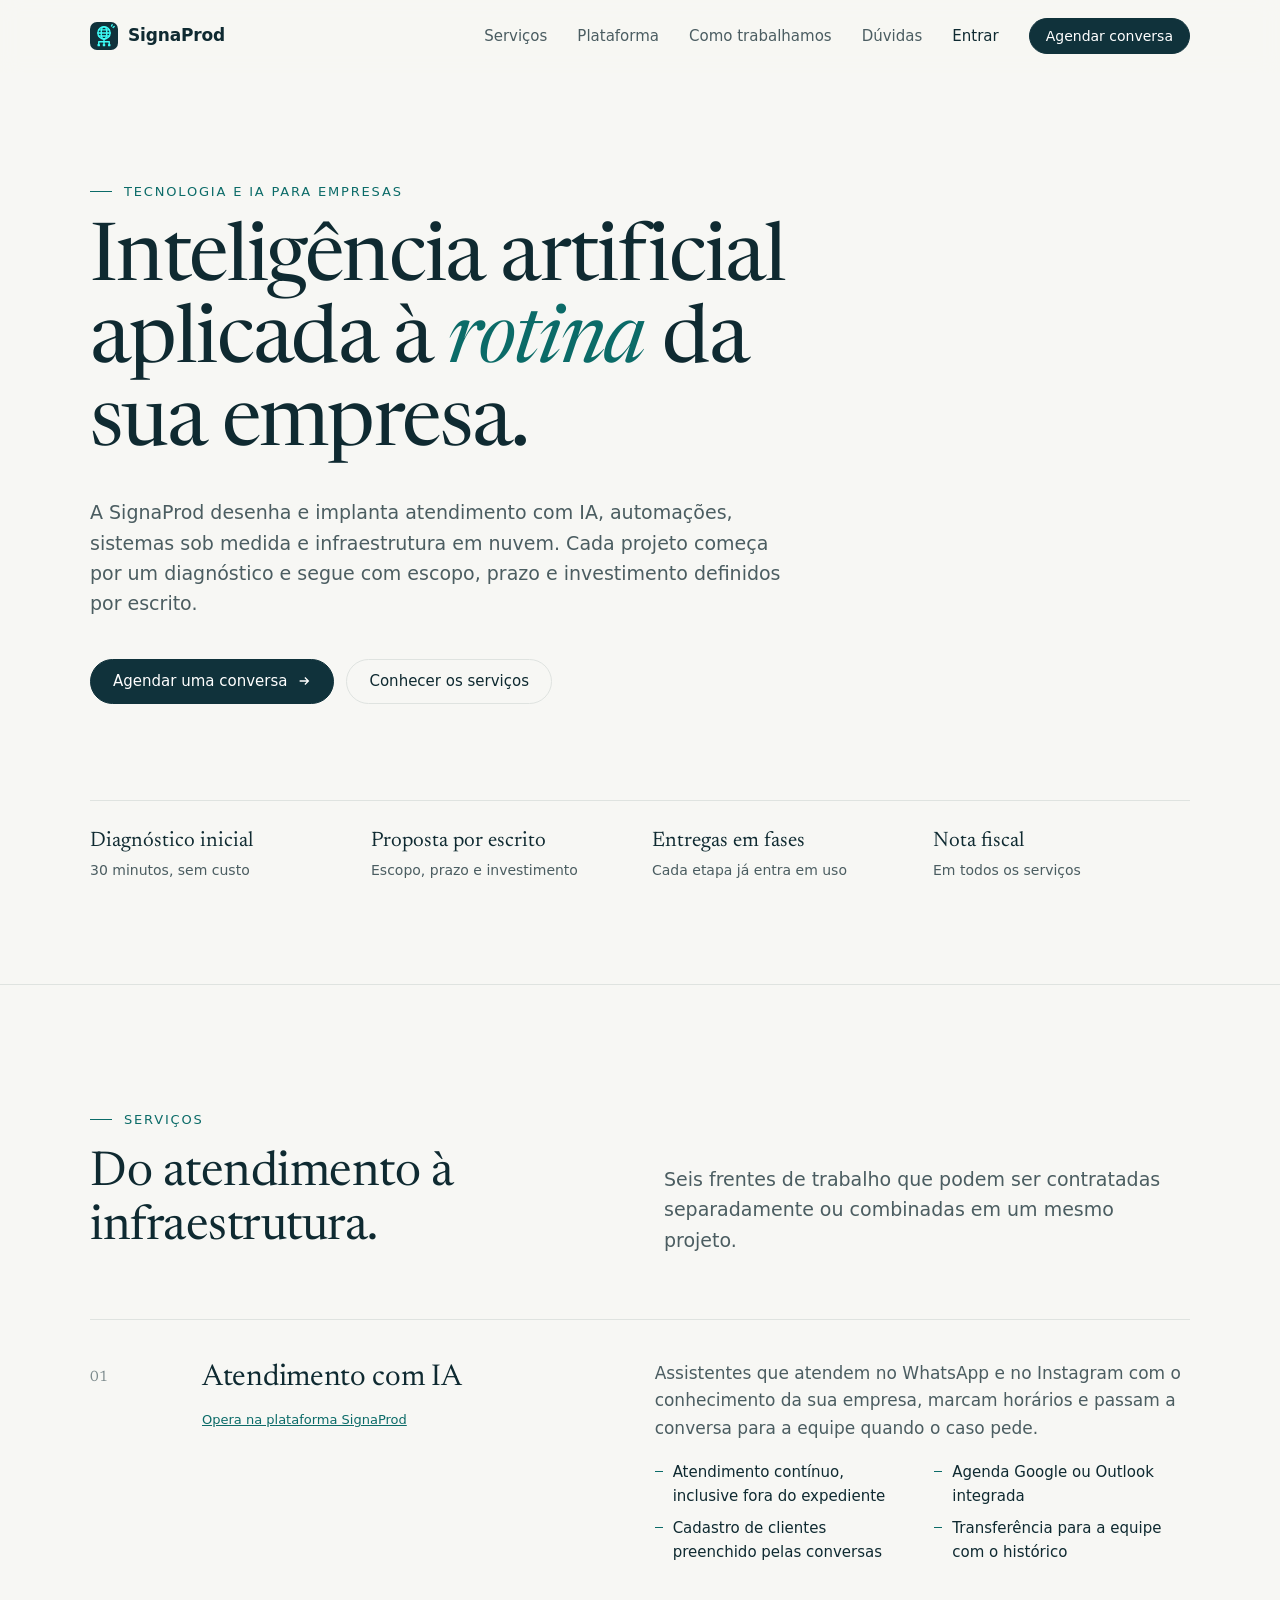
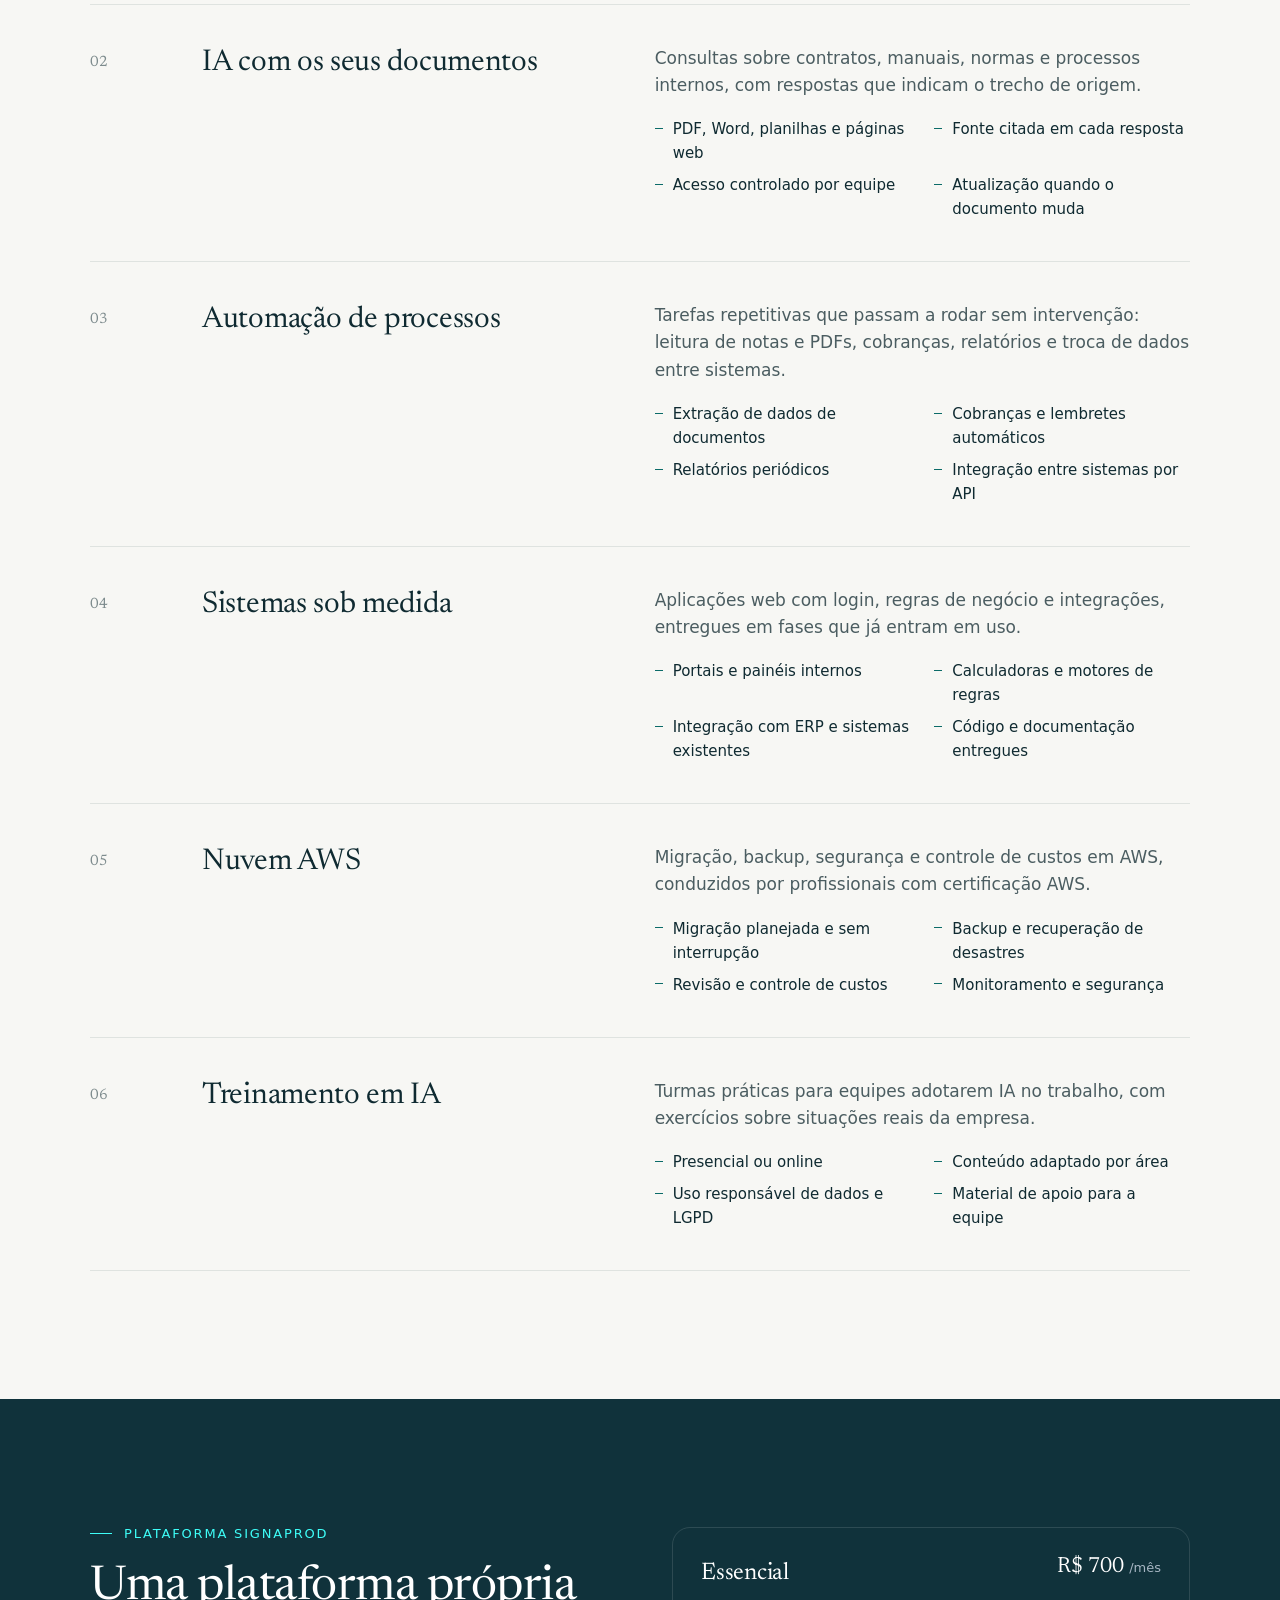
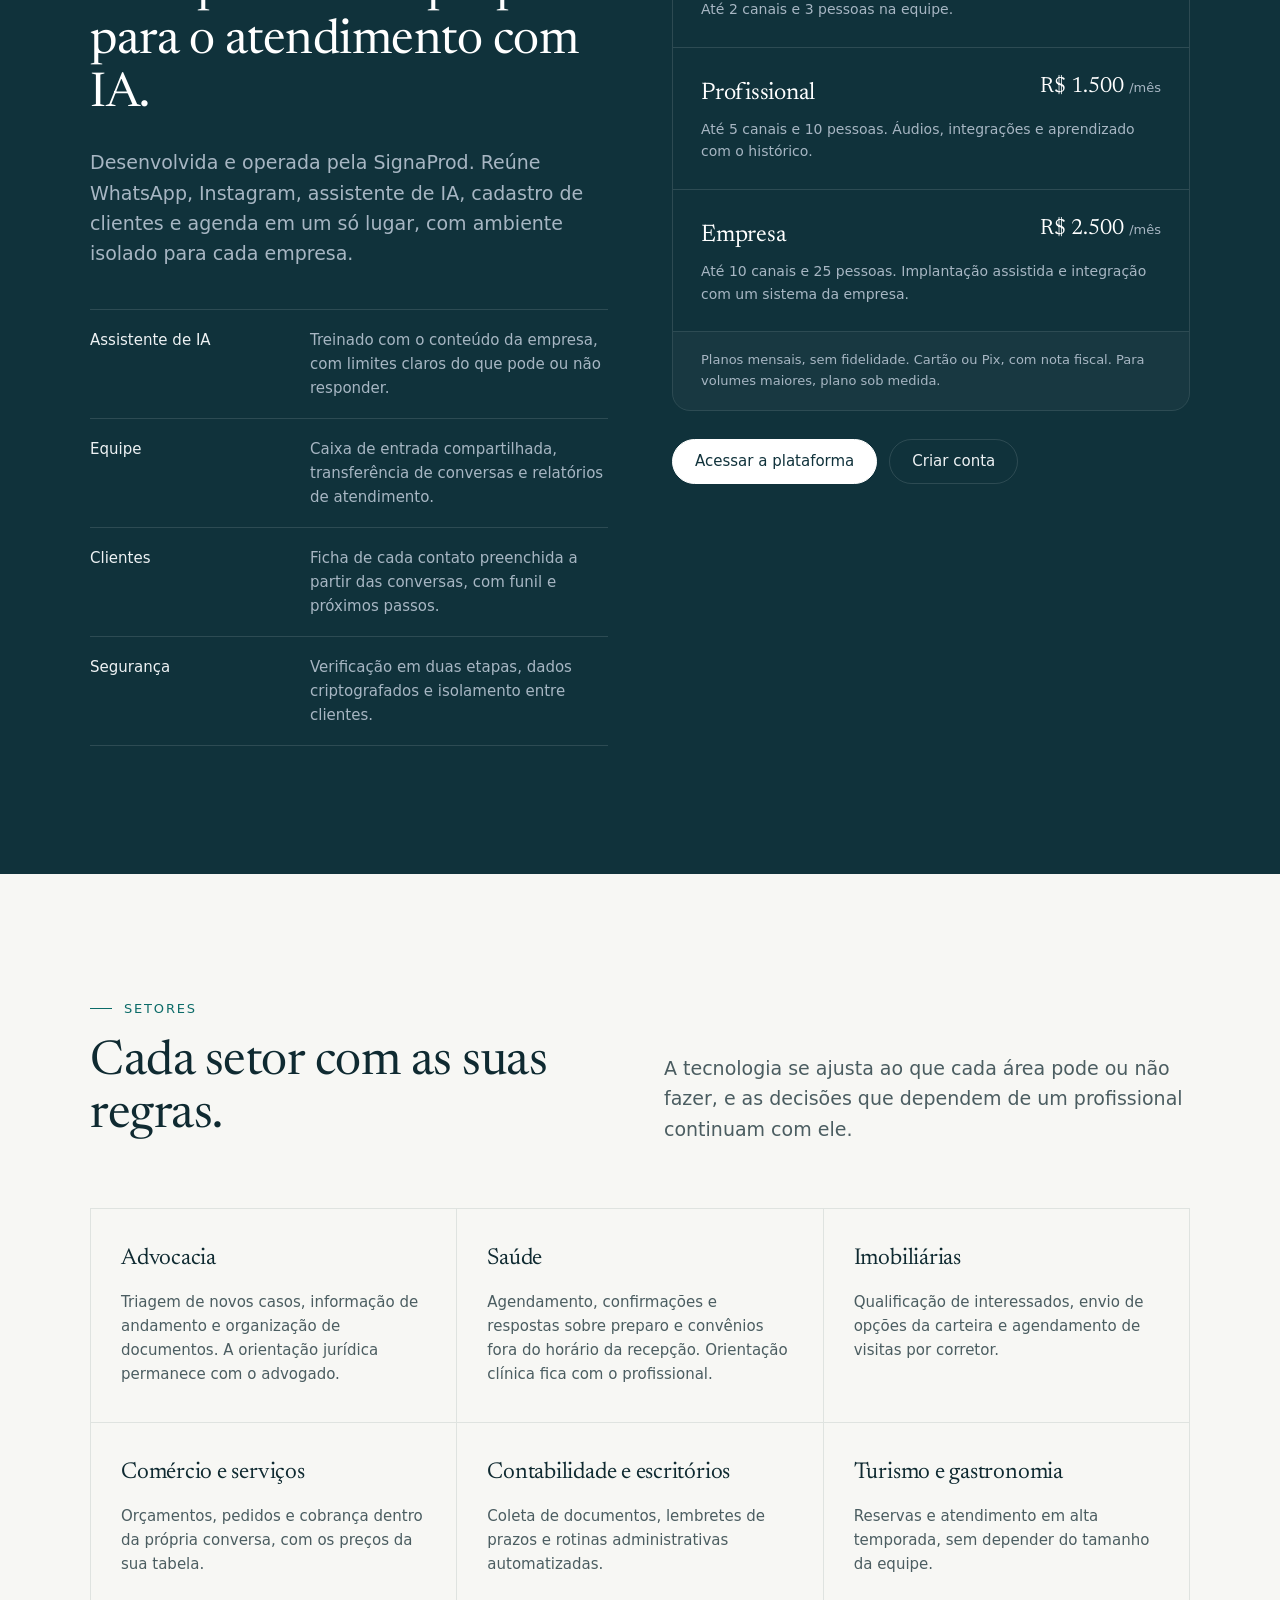
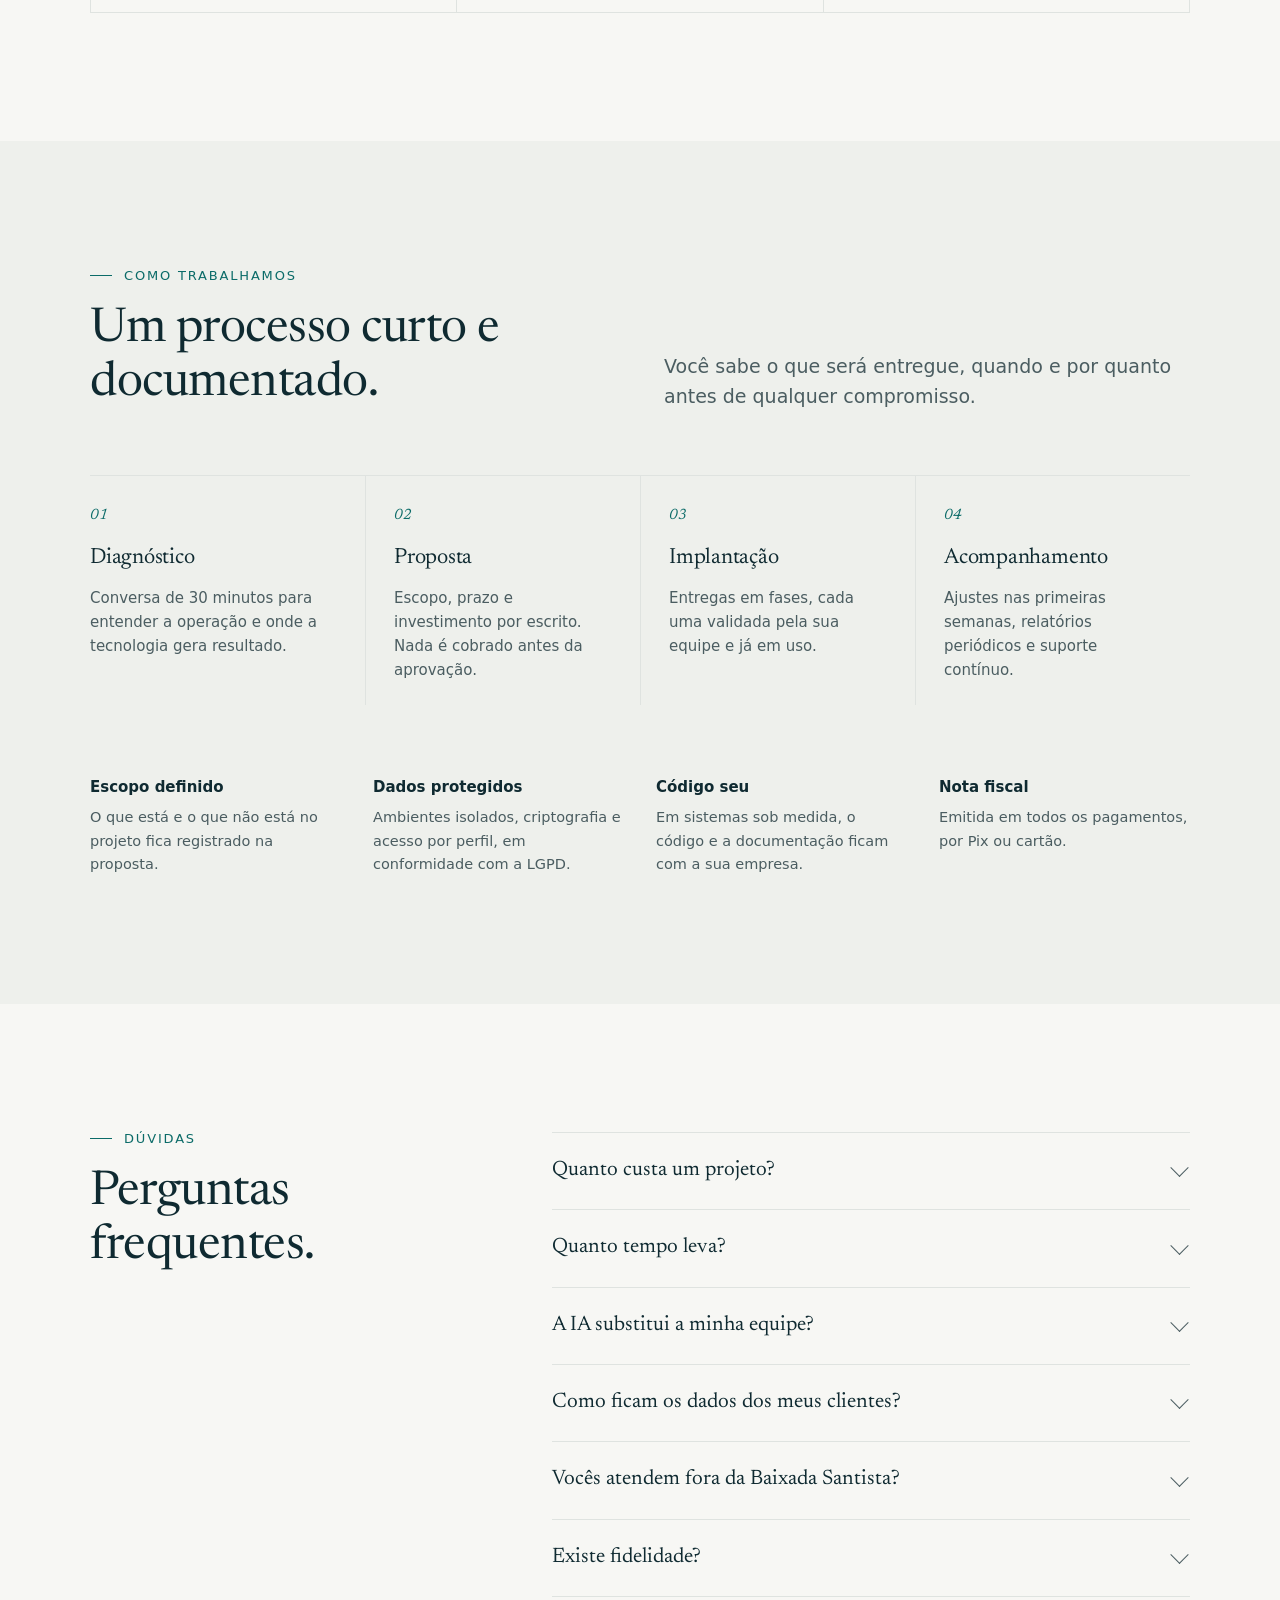
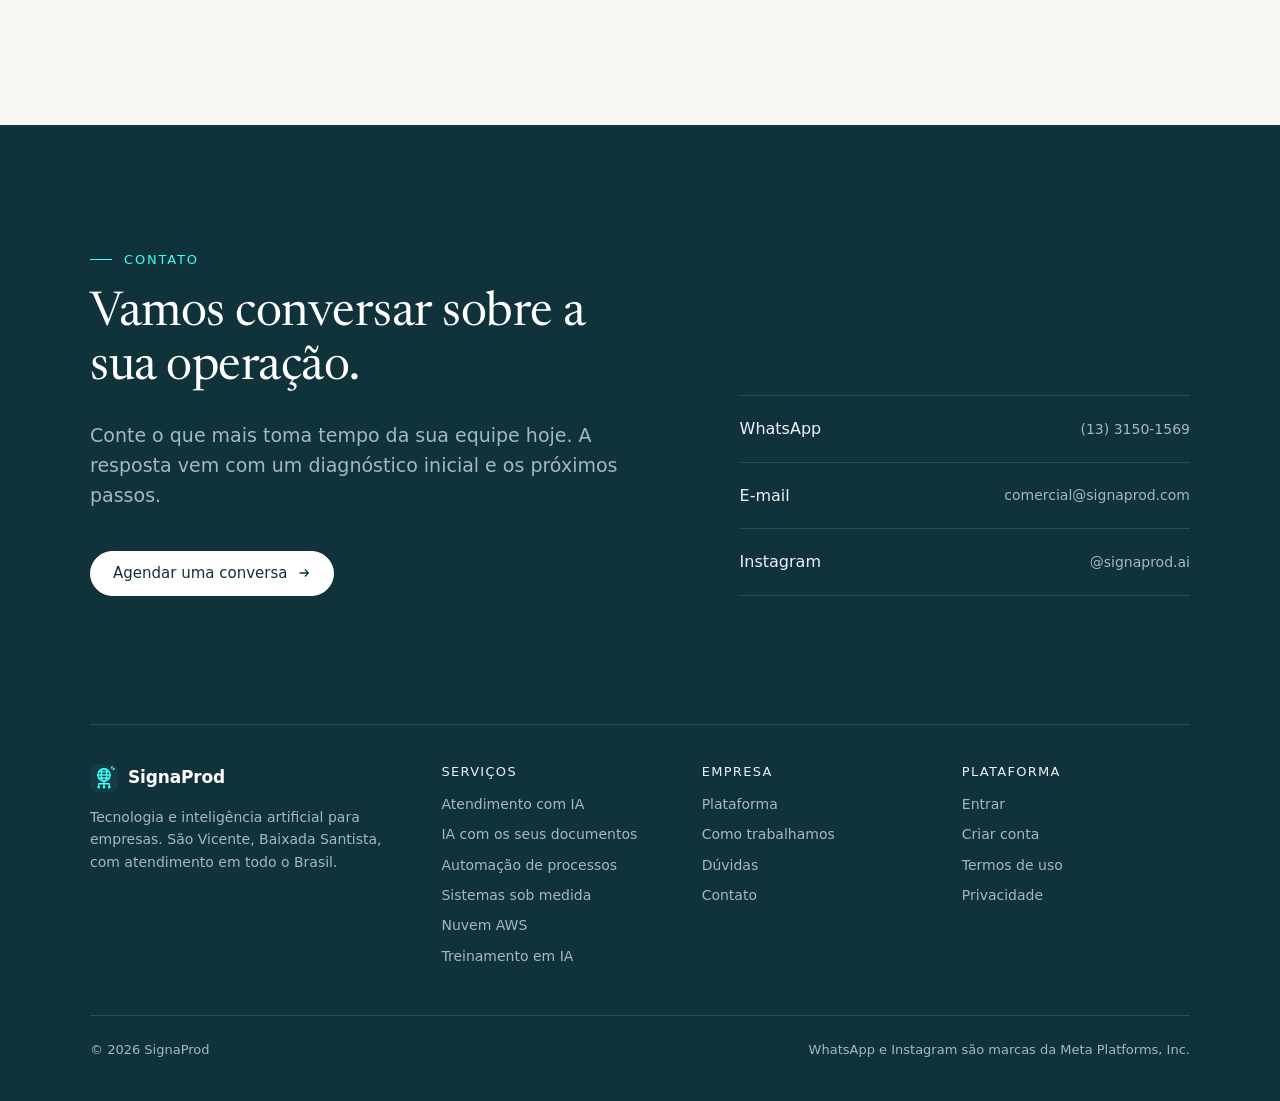
==== commit ec76e92d: "Site novo: página inicial institucional e 404" ====
--- a/index.html
+++ b/index.html
@@ -1,334 +1,351 @@
 <!doctype html>
 <html lang="pt-BR">
 <head>
-  <meta charset="utf-8" />
-  <meta name="viewport" content="width=device-width, initial-scale=1, viewport-fit=cover" />
-  <title>SignaProd · IA que atende, automatiza e entrega em até 10 dias úteis</title>
-  <meta name="description" content="Atendentes de IA para WhatsApp e Instagram, automações, sistemas e nuvem para pequenos negócios, escritórios e clínicas. Planos a partir de R$ 700 por mês, entrega em até 10 dias úteis, Pix ou cartão com nota fiscal." />
-  <link rel="canonical" href="https://www.signaprod.com.br/" />
-  <meta property="og:title" content="SignaProd · IA que atende, automatiza e entrega em até 10 dias úteis" />
-  <meta property="og:description" content="Atendentes de IA para WhatsApp e Instagram, automações, sistemas e nuvem para pequenos negócios, escritórios e clínicas. Planos a partir de R$ 700 por mês, entrega em até 10 dias úteis, Pix ou cartão com nota fiscal." />
-  <meta property="og:type" content="website" />
-  <meta property="og:url" content="https://www.signaprod.com.br/" />
-  <meta property="og:image" content="https://www.signaprod.com.br/assets/og.png" />
-  <meta property="og:locale" content="pt_BR" />
-  <meta name="twitter:card" content="summary_large_image" />
-  <meta name="theme-color" content="#0B343A" />
-  <link rel="icon" href="assets/brand/favicon.svg" type="image/svg+xml" />
-  <link rel="icon" href="assets/brand/favicon-32.png" type="image/png" sizes="32x32" />
-  <link rel="apple-touch-icon" href="assets/brand/apple-touch-icon.png" />
-  <link rel="preload" href="assets/fonts/schibsted-grotesk-latin-wght-normal.woff2" as="font" type="font/woff2" crossorigin />
-  <link rel="stylesheet" href="assets/site.css" />
-  <script type="application/ld+json">{"@context": "https://schema.org", "@type": "ProfessionalService", "name": "SignaProd", "url": "https://www.signaprod.com.br/", "image": "https://www.signaprod.com.br/assets/og.png", "description": "Atendentes de IA para WhatsApp e Instagram, automações, sistemas sob medida, nuvem AWS e treinamento em IA para pequenos negócios. Entregas em até 10 dias úteis.", "telephone": "+55 13 3150-1569", "email": "comercial@signaprod.com", "address": {"@type": "PostalAddress", "addressLocality": "São Vicente", "addressRegion": "SP", "addressCountry": "BR"}, "areaServed": [{"@type": "City", "name": "Santos"}, {"@type": "City", "name": "São Vicente"}, {"@type": "City", "name": "Praia Grande"}, {"@type": "City", "name": "Guarujá"}, {"@type": "City", "name": "Cubatão"}, {"@type": "City", "name": "Bertioga"}, {"@type": "City", "name": "Mongaguá"}, {"@type": "City", "name": "Itanhaém"}, {"@type": "City", "name": "Peruíbe"}, {"@type": "Country", "name": "Brasil"}], "founder": {"@type": "Person", "name": "Vinicius Cortez"}, "sameAs": ["https://www.instagram.com/signaprod.ai/", "https://www.tiktok.com/@signaprod.ai"], "priceRange": "R$ 700 a R$ 6.000"}</script>
+<meta charset="utf-8">
+<meta name="viewport" content="width=device-width, initial-scale=1">
+<title>SignaProd · Inteligência artificial e tecnologia para empresas</title>
+<meta name="description" content="Atendimento com IA, automação de processos, sistemas sob medida, nuvem AWS e treinamento. Projetos com escopo, prazo e investimento definidos por escrito.">
+<link rel="canonical" href="https://www.signaprod.com.br/">
+<meta name="theme-color" content="#F7F7F4">
+<meta property="og:type" content="website">
+<meta property="og:locale" content="pt_BR">
+<meta property="og:title" content="SignaProd · Inteligência artificial e tecnologia para empresas">
+<meta property="og:description" content="Atendimento com IA, automação, sistemas sob medida, nuvem AWS e treinamento para empresas.">
+<meta property="og:url" content="https://www.signaprod.com.br/">
+<meta property="og:image" content="https://www.signaprod.com.br/assets/og.png">
+<link rel="icon" href="data:image/svg+xml,%3Csvg%20viewBox%3D%220%200%2032%2032%22%20xmlns%3D%22http%3A//www.w3.org/2000/svg%22%3E%3Crect%20width%3D%2232%22%20height%3D%2232%22%20rx%3D%228%22%20fill%3D%22%2310323B%22/%3E%3Cg%20fill%3D%22none%22%20stroke%3D%22%233EFEF8%22%20stroke-width%3D%221.6%22%20stroke-linecap%3D%22round%22%20stroke-linejoin%3D%22round%22%3E%3Ccircle%20cx%3D%2216%22%20cy%3D%2212.5%22%20r%3D%227%22/%3E%3Cellipse%20cx%3D%2216%22%20cy%3D%2212.5%22%20rx%3D%223.2%22%20ry%3D%227%22/%3E%3Cpath%20d%3D%22M9%2012.5h14M10%209h12M10%2016h12M16%2019.5V25M10%2025v-2.5h12V25M24.6%204.6l.7-1.5M26.4%206.2l1.3-1%22/%3E%3C/g%3E%3Cg%20fill%3D%22%233EFEF8%22%3E%3Crect%20x%3D%228.6%22%20y%3D%2225%22%20width%3D%222.8%22%20height%3D%222.8%22%20rx%3D%22.6%22/%3E%3Crect%20x%3D%2214.6%22%20y%3D%2225%22%20width%3D%222.8%22%20height%3D%222.8%22%20rx%3D%22.6%22/%3E%3Crect%20x%3D%2220.6%22%20y%3D%2225%22%20width%3D%222.8%22%20height%3D%222.8%22%20rx%3D%22.6%22/%3E%3C/g%3E%3C/svg%3E">
+<link rel="preload" href="assets/fonts/newsreader-latin-opsz-normal.woff2" as="font" type="font/woff2" crossorigin>
+<link rel="preload" href="assets/fonts/figtree-latin-wght-normal.woff2" as="font" type="font/woff2" crossorigin>
+<link rel="stylesheet" href="assets/site.css">
+<script type="application/ld+json">
+{"@context":"https://schema.org","@type":"Organization","name":"SignaProd","url":"https://www.signaprod.com.br","email":"comercial@signaprod.com","telephone":"+55-13-3150-1569","address":{"@type":"PostalAddress","addressLocality":"São Vicente","addressRegion":"SP","addressCountry":"BR"},"sameAs":["https://www.instagram.com/signaprod.ai/"]}
+</script>
 </head>
 <body>
-  <a class="skip" href="#conteudo">Pular para o conteúdo</a>
-  <header class="nav">
-    <div class="wrap nav-in">
-      <a class="brand" href="index.html" aria-label="SignaProd, início"><img class="logo" src="assets/brand/signaprod-logo.svg" alt="SignaProd" width="195" height="32" /></a>
-      <nav class="links" aria-label="Seções">
-        <a href="index.html#servicos">Serviços</a>
-        <a href="index.html#planos">Planos</a>
-        <a href="index.html#como">Como trabalhamos</a>
-        <a href="index.html#duvidas">Dúvidas</a>
-      </nav>
-      <div class="nav-cta">
-        <a class="btn quiet" href="https://app.signaprod.com.br/app" data-app="/app">Entrar</a>
-        <a class="btn tide" href="https://wa.me/551331501569?text=Oi%21%20Vim%20do%20site%20da%20SignaProd." data-wa="Oi! Vim do site da SignaProd.">Falar com a Signa</a>
-      </div>
-    </div>
-  </header>
-  <main id="conteudo">
-    <section class="dark hero">
-      <div class="wrap hero-in">
+<a class="skip" href="#conteudo">Pular para o conteúdo</a>
+
+<header class="top" id="top">
+  <div class="wrap">
+    <a class="brand" href="./" aria-label="SignaProd, início">
+      <svg class="mark" viewBox="0 0 32 32" aria-hidden="true"><rect width="32" height="32" rx="8" fill="#10323B"/><g fill="none" stroke="#3EFEF8" stroke-width="1.6" stroke-linecap="round" stroke-linejoin="round"><circle cx="16" cy="12.5" r="7"/><ellipse cx="16" cy="12.5" rx="3.2" ry="7"/><path d="M9 12.5h14M10 9h12M10 16h12M16 19.5V25M10 25v-2.5h12V25M24.6 4.6l.7-1.5M26.4 6.2l1.3-1"/></g><g fill="#3EFEF8"><rect x="8.6" y="25" width="2.8" height="2.8" rx=".6"/><rect x="14.6" y="25" width="2.8" height="2.8" rx=".6"/><rect x="20.6" y="25" width="2.8" height="2.8" rx=".6"/></g></svg>
+      <span>SignaProd</span>
+    </a>
+    <nav class="nav" id="nav" aria-label="Principal">
+      <a href="#servicos">Serviços</a>
+      <a href="#plataforma">Plataforma</a>
+      <a href="#como-trabalhamos">Como trabalhamos</a>
+      <a href="#duvidas">Dúvidas</a>
+      <a class="login" data-app href="https://app.signaprod.com.br/app">Entrar</a>
+      <a class="btn small" data-wa href="https://wa.me/551331501569?text=Ol%C3%A1!%20Vim%20pelo%20site%20da%20SignaProd.">Agendar conversa</a>
+    </nav>
+    <button class="menu-btn" type="button" aria-label="Abrir menu" aria-controls="nav" aria-expanded="false"><span></span></button>
+  </div>
+</header>
+
+<main id="conteudo">
+
+  <section class="hero">
+    <div class="wrap">
+      <div class="eyebrow">Tecnologia e IA para empresas</div>
+      <h1>Inteligência artificial aplicada à <em>rotina</em> da sua empresa.</h1>
+      <p class="lead">A SignaProd desenha e implanta atendimento com IA, automações, sistemas sob medida e infraestrutura em nuvem. Cada projeto começa por um diagnóstico e segue com escopo, prazo e investimento definidos por escrito.</p>
+      <div class="actions">
+        <a class="btn" data-wa href="https://wa.me/551331501569?text=Ol%C3%A1!%20Vim%20pelo%20site%20da%20SignaProd.">Agendar uma conversa
+          <svg class="arrow" viewBox="0 0 16 16" aria-hidden="true"><path d="M3 8h10M9 4l4 4-4 4" fill="none" stroke="currentColor" stroke-width="1.5"/></svg></a>
+        <a class="btn ghost" href="#servicos">Conhecer os serviços</a>
+      </div>
+      <div class="hero-foot">
+        <div><strong>Diagnóstico inicial</strong>30 minutos, sem custo</div>
+        <div><strong>Proposta por escrito</strong>Escopo, prazo e investimento</div>
+        <div><strong>Entregas em fases</strong>Cada etapa já entra em uso</div>
+        <div><strong>Nota fiscal</strong>Em todos os serviços</div>
+      </div>
+    </div>
+  </section>
+
+  <section class="services" id="servicos">
+    <div class="wrap">
+      <div class="head">
         <div>
-          <h1>IA que atende, automatiza e entrega em até 10 dias úteis.</h1>
-          <p class="sub">A SignaProd cria atendentes de IA para WhatsApp e Instagram, automações e sistemas para pequenos negócios, escritórios e clínicas. Preço publicado, prazo fechado e nota fiscal.</p>
-          <div class="cta-row">
-            <a class="btn tide lg" href="https://wa.me/551331501569?text=Oi%21%20Vim%20do%20site%20da%20SignaProd." data-wa="Oi! Vim do site da SignaProd."><svg viewBox="0 0 24 24" aria-hidden="true" fill="none" stroke="currentColor" stroke-width="2" stroke-linecap="round" stroke-linejoin="round"><path d="M21 11.5a8.4 8.4 0 0 1-12.3 7.4L3 21l2.1-5.5A8.4 8.4 0 1 1 21 11.5z"/></svg> Falar com a Signa no WhatsApp</a>
-            <a class="btn line-dark lg" href="#servicos">Ver serviços e preços</a>
-          </div>
-          <ul class="facts">
-            <li>Planos a partir de R$ 700 por mês</li>
-            <li>Diagnóstico grátis de 30 minutos</li>
-            <li>Pix ou cartão, com nota fiscal</li>
-          </ul>
-        </div>
-        <figure class="tide-card" aria-labelledby="tabua">
-          <figcaption id="tabua"><b>Tábua de prazos</b><span>em dias úteis</span></figcaption>
-          <div class="tide-scale" aria-hidden="true"><span></span><span class="ticks"><span>1</span><span>2</span><span>3</span><span>4</span><span>5</span><span>6</span><span>7</span><span>8</span><span>9</span><span>10</span></span><span></span></div>
-          <ul class="tide-rows">
-            <li class="tide-row" style="--d:3;--i:0"><span class="t-name">Plano Essencial</span><span class="t-bar"><i></i></span><span class="t-day">até 3</span></li>
-            <li class="tide-row" style="--d:5;--i:1"><span class="t-name">Plano Profissional</span><span class="t-bar"><i></i></span><span class="t-day">até 5</span></li>
-            <li class="tide-row" style="--d:5;--i:2"><span class="t-name">Automação P</span><span class="t-bar"><i></i></span><span class="t-day">até 5</span></li>
-            <li class="tide-row" style="--d:7;--i:3"><span class="t-name">IA com documentos</span><span class="t-bar"><i></i></span><span class="t-day">até 7</span></li>
-            <li class="tide-row" style="--d:7;--i:4"><span class="t-name">Automação M</span><span class="t-bar"><i></i></span><span class="t-day">até 7</span></li>
-            <li class="tide-row" style="--d:10;--i:5"><span class="t-name">Plano Empresa</span><span class="t-bar"><i></i></span><span class="t-day">até 10</span></li>
-            <li class="tide-row" style="--d:10;--i:6"><span class="t-name">Nuvem AWS</span><span class="t-bar"><i></i></span><span class="t-day">até 10</span></li>
-            <li class="tide-row" style="--d:10;--i:7"><span class="t-name">Sistema, por fase</span><span class="t-bar"><i></i></span><span class="t-day">até 10</span></li>
-          </ul>
-          <p class="tide-foot"><b>Nada passa de 10 dias úteis.</b> O relógio começa no pagamento e na chegada dos materiais. Projeto maior vira fases, cada uma com entrega.</p>
-        </figure>
-      </div>
-    </section>
-
-    <section class="sec" id="servicos">
-      <div class="wrap">
-        <div class="sec-head">
-          <h2>O que a SignaProd faz</h2>
-          <p class="lead">Seis serviços, todos com preço de partida e prazo máximo publicados. O valor final sai por escrito no diagnóstico.</p>
-        </div>
-        <div class="menu">
-          <a class="menu-row" href="servicos/atendimento-ia.html">
-            <span class="m-name">Atendimento com IA no WhatsApp e no Instagram</span>
-            <span class="m-desc">A IA responde em segundos, marca na agenda e chama a sua equipe quando precisa.</span>
-            <span class="m-price">a partir de <b>R$ 700/mês</b></span>
-            <span class="m-time">prazo <b>até 3 a 10 dias úteis</b></span>
-          </a>
-          <a class="menu-row" href="servicos/ia-com-documentos.html">
-            <span class="m-name">IA com os seus documentos</span>
-            <span class="m-desc">Contratos, manuais e processos respondidos em segundos, com a fonte citada.</span>
-            <span class="m-price">a partir de <b>R$ 2.500</b></span>
-            <span class="m-time">prazo <b>até 7 dias úteis</b></span>
-          </a>
-          <a class="menu-row" href="servicos/automacao-de-processos.html">
-            <span class="m-name">Automação de processos</span>
-            <span class="m-desc">Cobrança, leitura de notas e PDFs, relatórios e pedidos que andam sozinhos.</span>
-            <span class="m-price">a partir de <b>R$ 1.500</b></span>
-            <span class="m-time">prazo <b>até 5 a 7 dias úteis</b></span>
-          </a>
-          <a class="menu-row" href="servicos/sistemas-sob-medida.html">
-            <span class="m-name">Sistemas sob medida</span>
-            <span class="m-desc">Sistema web com login e integrações, entregue em fases que já funcionam.</span>
-            <span class="m-price">a partir de <b>R$ 6.000 por fase</b></span>
-            <span class="m-time">prazo <b>até 10 dias úteis por fase</b></span>
-          </a>
-          <a class="menu-row" href="servicos/nuvem-aws.html">
-            <span class="m-name">Nuvem AWS</span>
-            <span class="m-desc">Migração, backup e custo sob controle, por quem tem 3 certificações AWS.</span>
-            <span class="m-price">a partir de <b>R$ 2.500 + R$ 390/mês</b></span>
-            <span class="m-time">prazo <b>até 10 dias úteis</b></span>
-          </a>
-          <a class="menu-row" href="servicos/treinamento-ia.html">
-            <span class="m-name">Treinamento IA na prática</span>
-            <span class="m-desc">3 horas para a equipe sair usando IA no trabalho, com casos da própria empresa.</span>
-            <span class="m-price">a partir de <b>R$ 1.500 por turma</b></span>
-            <span class="m-time">quando <b>data combinada</b></span>
-          </a>
-        </div>
-        <p class="menu-note">Projetos: 50% na aprovação e 50% na entrega. Planos: por mês, sem fidelidade.</p>
-      </div>
-    </section>
-
-    <section class="dark signa" id="signa">
-      <div class="wrap signa-in">
+          <div class="eyebrow">Serviços</div>
+          <h2 class="h2">Do atendimento à infraestrutura.</h2>
+        </div>
+        <p class="lead">Seis frentes de trabalho que podem ser contratadas separadamente ou combinadas em um mesmo projeto.</p>
+      </div>
+
+      <div class="svc-list">
+        <article class="svc" id="atendimento-ia">
+          <span class="n">01</span>
+          <div>
+            <h3>Atendimento com IA</h3>
+            <a class="tag" href="#plataforma">Opera na plataforma SignaProd</a>
+          </div>
+          <div>
+            <p>Assistentes que atendem no WhatsApp e no Instagram com o conhecimento da sua empresa, marcam horários e passam a conversa para a equipe quando o caso pede.</p>
+            <ul>
+              <li>Atendimento contínuo, inclusive fora do expediente</li>
+              <li>Agenda Google ou Outlook integrada</li>
+              <li>Cadastro de clientes preenchido pelas conversas</li>
+              <li>Transferência para a equipe com o histórico</li>
+            </ul>
+          </div>
+        </article>
+
+        <article class="svc" id="ia-com-documentos">
+          <span class="n">02</span>
+          <div><h3>IA com os seus documentos</h3></div>
+          <div>
+            <p>Consultas sobre contratos, manuais, normas e processos internos, com respostas que indicam o trecho de origem.</p>
+            <ul>
+              <li>PDF, Word, planilhas e páginas web</li>
+              <li>Fonte citada em cada resposta</li>
+              <li>Acesso controlado por equipe</li>
+              <li>Atualização quando o documento muda</li>
+            </ul>
+          </div>
+        </article>
+
+        <article class="svc" id="automacao-de-processos">
+          <span class="n">03</span>
+          <div><h3>Automação de processos</h3></div>
+          <div>
+            <p>Tarefas repetitivas que passam a rodar sem intervenção: leitura de notas e PDFs, cobranças, relatórios e troca de dados entre sistemas.</p>
+            <ul>
+              <li>Extração de dados de documentos</li>
+              <li>Cobranças e lembretes automáticos</li>
+              <li>Relatórios periódicos</li>
+              <li>Integração entre sistemas por API</li>
+            </ul>
+          </div>
+        </article>
+
+        <article class="svc" id="sistemas-sob-medida">
+          <span class="n">04</span>
+          <div><h3>Sistemas sob medida</h3></div>
+          <div>
+            <p>Aplicações web com login, regras de negócio e integrações, entregues em fases que já entram em uso.</p>
+            <ul>
+              <li>Portais e painéis internos</li>
+              <li>Calculadoras e motores de regras</li>
+              <li>Integração com ERP e sistemas existentes</li>
+              <li>Código e documentação entregues</li>
+            </ul>
+          </div>
+        </article>
+
+        <article class="svc" id="nuvem-aws">
+          <span class="n">05</span>
+          <div><h3>Nuvem AWS</h3></div>
+          <div>
+            <p>Migração, backup, segurança e controle de custos em AWS, conduzidos por profissionais com certificação AWS.</p>
+            <ul>
+              <li>Migração planejada e sem interrupção</li>
+              <li>Backup e recuperação de desastres</li>
+              <li>Revisão e controle de custos</li>
+              <li>Monitoramento e segurança</li>
+            </ul>
+          </div>
+        </article>
+
+        <article class="svc" id="treinamento-ia">
+          <span class="n">06</span>
+          <div><h3>Treinamento em IA</h3></div>
+          <div>
+            <p>Turmas práticas para equipes adotarem IA no trabalho, com exercícios sobre situações reais da empresa.</p>
+            <ul>
+              <li>Presencial ou online</li>
+              <li>Conteúdo adaptado por área</li>
+              <li>Uso responsável de dados e LGPD</li>
+              <li>Material de apoio para a equipe</li>
+            </ul>
+          </div>
+        </article>
+      </div>
+    </div>
+  </section>
+
+  <section class="platform" id="plataforma">
+    <div class="wrap pf-grid">
+      <div>
+        <div class="eyebrow">Plataforma SignaProd</div>
+        <h2 class="h2">Uma plataforma própria para o atendimento com IA.</h2>
+        <p class="lead" style="margin-top:24px">Desenvolvida e operada pela SignaProd. Reúne WhatsApp, Instagram, assistente de IA, cadastro de clientes e agenda em um só lugar, com ambiente isolado para cada empresa.</p>
+        <ul class="pf-feats">
+          <li><b>Assistente de IA</b>Treinado com o conteúdo da empresa, com limites claros do que pode ou não responder.</li>
+          <li><b>Equipe</b>Caixa de entrada compartilhada, transferência de conversas e relatórios de atendimento.</li>
+          <li><b>Clientes</b>Ficha de cada contato preenchida a partir das conversas, com funil e próximos passos.</li>
+          <li><b>Segurança</b>Verificação em duas etapas, dados criptografados e isolamento entre clientes.</li>
+        </ul>
+      </div>
+      <div>
+        <div class="plans">
+          <div class="plan">
+            <h3>Essencial</h3>
+            <div class="price">R$ 700 <small>/mês</small></div>
+            <p>Até 2 canais e 3 pessoas na equipe.</p>
+          </div>
+          <div class="plan">
+            <h3>Profissional</h3>
+            <div class="price">R$ 1.500 <small>/mês</small></div>
+            <p>Até 5 canais e 10 pessoas. Áudios, integrações e aprendizado com o histórico.</p>
+          </div>
+          <div class="plan">
+            <h3>Empresa</h3>
+            <div class="price">R$ 2.500 <small>/mês</small></div>
+            <p>Até 10 canais e 25 pessoas. Implantação assistida e integração com um sistema da empresa.</p>
+          </div>
+          <div class="plans-note">Planos mensais, sem fidelidade. Cartão ou Pix, com nota fiscal. Para volumes maiores, plano sob medida.</div>
+        </div>
+        <div class="pf-actions">
+          <a class="btn light" data-app href="https://app.signaprod.com.br/app">Acessar a plataforma</a>
+          <a class="btn line-light" data-app-signup href="https://app.signaprod.com.br/app?modo=cadastro">Criar conta</a>
+        </div>
+      </div>
+    </div>
+  </section>
+
+  <section class="sectors" id="setores">
+    <div class="wrap">
+      <div class="head">
         <div>
-          <h2>Antes de falar com a gente, fale com a nossa IA.</h2>
-          <p class="lead">A Signa é a assistente virtual da SignaProd, feita com a mesma plataforma que a gente instala nos clientes. Ela atende no WhatsApp a qualquer hora.</p>
-          <ul>
-            <li><svg viewBox="0 0 24 24" aria-hidden="true" fill="none" stroke="currentColor" stroke-width="2.4" stroke-linecap="round" stroke-linejoin="round"><path d="M20 6 9 17l-5-5"/></svg><span>Entende o seu negócio e onde ele perde tempo ou cliente</span></li>
-            <li><svg viewBox="0 0 24 24" aria-hidden="true" fill="none" stroke="currentColor" stroke-width="2.4" stroke-linecap="round" stroke-linejoin="round"><path d="M20 6 9 17l-5-5"/></svg><span>Mostra o serviço certo, com o preço e o prazo da tabela</span></li>
-            <li><svg viewBox="0 0 24 24" aria-hidden="true" fill="none" stroke="currentColor" stroke-width="2.4" stroke-linecap="round" stroke-linejoin="round"><path d="M20 6 9 17l-5-5"/></svg><span>Marca o diagnóstico de 30 minutos com o Cortez</span></li>
-            <li><svg viewBox="0 0 24 24" aria-hidden="true" fill="none" stroke="currentColor" stroke-width="2.4" stroke-linecap="round" stroke-linejoin="round"><path d="M20 6 9 17l-5-5"/></svg><span>Chama uma pessoa quando o assunto pede</span></li>
-          </ul>
-          <div class="cta-row"><a class="btn tide lg" href="https://wa.me/551331501569?text=Oi%2C%20Signa%21%20Quero%20ver%20como%20voc%C3%AA%20atende." data-wa="Oi, Signa! Quero ver como você atende."><svg viewBox="0 0 24 24" aria-hidden="true" fill="none" stroke="currentColor" stroke-width="2" stroke-linecap="round" stroke-linejoin="round"><path d="M21 11.5a8.4 8.4 0 0 1-12.3 7.4L3 21l2.1-5.5A8.4 8.4 0 1 1 21 11.5z"/></svg> Testar a Signa agora</a></div>
-        </div>
-        <figure class="phone" aria-label="Exemplo de conversa com a Signa">
-          <div class="ph-top"><span class="av" aria-hidden="true">S</span><div><b>Signa · SignaProd</b><small>assistente virtual</small></div></div>
-          <div class="chat">
-            <p class="msg in">Oi! Tenho uma imobiliária em Santos e o WhatsApp não para.</p>
-            <p class="msg out"><em>Signa</em>Oi! Eu sou a Signa, a assistente virtual da SignaProd. Quantas conversas vocês recebem por dia e quantos corretores atendem?</p>
-            <p class="msg in">Umas 30 por dia. Somos 4 corretores.</p>
-            <p class="msg out"><em>Signa</em>Para esse volume, o Profissional resolve: R$ 1.500 por mês, entende áudio e marca visita na agenda de cada corretor. Fica pronto em até 5 dias úteis. Quer o link ou prefere falar 30 minutos com o Cortez?</p>
-          </div>
-          <p class="ph-note">Conversa ilustrativa</p>
-        </figure>
-      </div>
-    </section>
-
-    <section class="sec foam" id="planos">
-      <div class="wrap">
-        <div class="sec-head">
-          <h2>Planos de atendimento com IA</h2>
-          <p class="lead">Preço fechado por mês, sem fidelidade. Implantação inclusa para quem contratar até 30/11/2026.</p>
-        </div>
-        <div class="plans">
-          <article class="plan">
-            
-            <div><h3>Essencial</h3><p class="who">Para o negócio com equipe pequena.</p></div>
-            <div class="price"><b>R$ 700</b><span>por mês</span></div>
-            <ul>
-              <li><svg viewBox="0 0 24 24" aria-hidden="true" fill="none" stroke="currentColor" stroke-width="2.4" stroke-linecap="round" stroke-linejoin="round"><path d="M20 6 9 17l-5-5"/></svg><span>Até 2 números ou canais (WhatsApp e Instagram)</span></li>
-              <li><svg viewBox="0 0 24 24" aria-hidden="true" fill="none" stroke="currentColor" stroke-width="2.4" stroke-linecap="round" stroke-linejoin="round"><path d="M20 6 9 17l-5-5"/></svg><span>Até 3 pessoas na equipe</span></li>
-              <li><svg viewBox="0 0 24 24" aria-hidden="true" fill="none" stroke="currentColor" stroke-width="2.4" stroke-linecap="round" stroke-linejoin="round"><path d="M20 6 9 17l-5-5"/></svg><span>2.800 interações de IA por mês</span></li>
-              <li><svg viewBox="0 0 24 24" aria-hidden="true" fill="none" stroke="currentColor" stroke-width="2.4" stroke-linecap="round" stroke-linejoin="round"><path d="M20 6 9 17l-5-5"/></svg><span>Agenda e CRM preenchidos pela IA</span></li>
-              <li><svg viewBox="0 0 24 24" aria-hidden="true" fill="none" stroke="currentColor" stroke-width="2.4" stroke-linecap="round" stroke-linejoin="round"><path d="M20 6 9 17l-5-5"/></svg><span>Pronto em até 3 dias úteis</span></li>
-            </ul>
-            <a class="btn ink" href="https://app.signaprod.com.br/app?modo=cadastro&amp;plano=essencial" data-app="/app?modo=cadastro&amp;plano=essencial">Começar com o Essencial</a>
-          </article>
-          <article class="plan featured">
-            <span class="flag">Mais escolhido</span>
-            <div><h3>Profissional</h3><p class="who">Para escritórios, clínicas e lojas com equipe.</p></div>
-            <div class="price"><b>R$ 1.500</b><span>por mês</span></div>
-            <ul>
-              <li><svg viewBox="0 0 24 24" aria-hidden="true" fill="none" stroke="currentColor" stroke-width="2.4" stroke-linecap="round" stroke-linejoin="round"><path d="M20 6 9 17l-5-5"/></svg><span>Até 5 números ou canais</span></li>
-              <li><svg viewBox="0 0 24 24" aria-hidden="true" fill="none" stroke="currentColor" stroke-width="2.4" stroke-linecap="round" stroke-linejoin="round"><path d="M20 6 9 17l-5-5"/></svg><span>Até 10 pessoas na equipe</span></li>
-              <li><svg viewBox="0 0 24 24" aria-hidden="true" fill="none" stroke="currentColor" stroke-width="2.4" stroke-linecap="round" stroke-linejoin="round"><path d="M20 6 9 17l-5-5"/></svg><span>6.000 interações de IA por mês</span></li>
-              <li><svg viewBox="0 0 24 24" aria-hidden="true" fill="none" stroke="currentColor" stroke-width="2.4" stroke-linecap="round" stroke-linejoin="round"><path d="M20 6 9 17l-5-5"/></svg><span>Entende e responde áudios</span></li>
-              <li><svg viewBox="0 0 24 24" aria-hidden="true" fill="none" stroke="currentColor" stroke-width="2.4" stroke-linecap="round" stroke-linejoin="round"><path d="M20 6 9 17l-5-5"/></svg><span>Aprende com o histórico de conversas</span></li>
-              <li><svg viewBox="0 0 24 24" aria-hidden="true" fill="none" stroke="currentColor" stroke-width="2.4" stroke-linecap="round" stroke-linejoin="round"><path d="M20 6 9 17l-5-5"/></svg><span>API e integrações</span></li>
-              <li><svg viewBox="0 0 24 24" aria-hidden="true" fill="none" stroke="currentColor" stroke-width="2.4" stroke-linecap="round" stroke-linejoin="round"><path d="M20 6 9 17l-5-5"/></svg><span>Pronto em até 5 dias úteis</span></li>
-            </ul>
-            <a class="btn tide" href="https://app.signaprod.com.br/app?modo=cadastro&amp;plano=profissional" data-app="/app?modo=cadastro&amp;plano=profissional">Começar com o Profissional</a>
-          </article>
-          <article class="plan">
-            
-            <div><h3>Empresa</h3><p class="who">Para vários setores, filiais ou volume alto.</p></div>
-            <div class="price"><b>R$ 2.500</b><span>por mês</span></div>
-            <ul>
-              <li><svg viewBox="0 0 24 24" aria-hidden="true" fill="none" stroke="currentColor" stroke-width="2.4" stroke-linecap="round" stroke-linejoin="round"><path d="M20 6 9 17l-5-5"/></svg><span>Até 10 números ou canais</span></li>
-              <li><svg viewBox="0 0 24 24" aria-hidden="true" fill="none" stroke="currentColor" stroke-width="2.4" stroke-linecap="round" stroke-linejoin="round"><path d="M20 6 9 17l-5-5"/></svg><span>Até 25 pessoas na equipe</span></li>
-              <li><svg viewBox="0 0 24 24" aria-hidden="true" fill="none" stroke="currentColor" stroke-width="2.4" stroke-linecap="round" stroke-linejoin="round"><path d="M20 6 9 17l-5-5"/></svg><span>10.000 interações de IA por mês</span></li>
-              <li><svg viewBox="0 0 24 24" aria-hidden="true" fill="none" stroke="currentColor" stroke-width="2.4" stroke-linecap="round" stroke-linejoin="round"><path d="M20 6 9 17l-5-5"/></svg><span>Implantação e treino da equipe feitos por nós</span></li>
-              <li><svg viewBox="0 0 24 24" aria-hidden="true" fill="none" stroke="currentColor" stroke-width="2.4" stroke-linecap="round" stroke-linejoin="round"><path d="M20 6 9 17l-5-5"/></svg><span>Integração com 1 sistema seu</span></li>
-              <li><svg viewBox="0 0 24 24" aria-hidden="true" fill="none" stroke="currentColor" stroke-width="2.4" stroke-linecap="round" stroke-linejoin="round"><path d="M20 6 9 17l-5-5"/></svg><span>Suporte prioritário</span></li>
-              <li><svg viewBox="0 0 24 24" aria-hidden="true" fill="none" stroke="currentColor" stroke-width="2.4" stroke-linecap="round" stroke-linejoin="round"><path d="M20 6 9 17l-5-5"/></svg><span>Pronto em até 10 dias úteis</span></li>
-            </ul>
-            <a class="btn ink" href="https://app.signaprod.com.br/app?modo=cadastro&amp;plano=empresa" data-app="/app?modo=cadastro&amp;plano=empresa">Começar com o Empresa</a>
-          </article>
-        </div>
-        <div class="plans-foot">
-          <p><b>Pix ou cartão.</b> No Pix, 1 mês ou 3 meses com 5% de desconto. Nota fiscal em todo pagamento e 7 dias para desistir com reembolso integral. Mais de 10 números, redes e franquias: plano sob medida.</p>
-          <a class="btn" href="https://wa.me/551331501569?text=Oi%21%20Quero%20entender%20qual%20plano%20serve%20para%20o%20meu%20neg%C3%B3cio." data-wa="Oi! Quero entender qual plano serve para o meu negócio."><svg viewBox="0 0 24 24" aria-hidden="true" fill="none" stroke="currentColor" stroke-width="2" stroke-linecap="round" stroke-linejoin="round"><path d="M21 11.5a8.4 8.4 0 0 1-12.3 7.4L3 21l2.1-5.5A8.4 8.4 0 1 1 21 11.5z"/></svg> Qual plano é o meu?</a>
-        </div>
-      </div>
-    </section>
-
-    <section class="sec" id="como">
-      <div class="wrap">
-        <div class="sec-head">
-          <h2>Como trabalhamos</h2>
-          <p class="lead">Sem reunião que não termina e sem proposta de trinta páginas.</p>
-        </div>
-        <ol class="steps">
-          <li><h3>Diagnóstico grátis</h3><p>30 minutos por vídeo, ou uma conversa com a Signa, para entender onde o seu negócio perde tempo ou cliente.</p></li>
-          <li><h3>Proposta por escrito</h3><p>Escopo, preço e prazo. Plano de atendimento sai na hora; projeto, em até 48 horas.</p></li>
-          <li><h3>Entrega em até 10 dias úteis</h3><p>O prazo conta do pagamento e dos materiais. Projeto maior vira fases, cada uma com entrega.</p></li>
-          <li><h3>Acompanhamento</h3><p>Nas primeiras semanas a gente revisa o que a IA fez e ajusta. Depois, relatório e suporte.</p></li>
-        </ol>
-      </div>
-    </section>
-
-    <section class="sec foam" id="para-quem">
-      <div class="wrap">
-        <div class="sec-head">
-          <h2>Para quem atende o dia inteiro</h2>
-          <p class="lead">Cada ramo tem a sua dor e as suas regras. A IA segue as duas.</p>
-        </div>
-        <div class="segs">
-          <article class="seg"><h3>Advocacia</h3><p class="pain">O cliente pergunta do processo dez vezes por semana.</p><p class="does">A IA informa o andamento, faz a triagem de casos novos e organiza documentos. Parecer é sempre do advogado, como pede o Provimento 205/2021 da OAB.</p></article>
-          <article class="seg"><h3>Clínicas e consultórios</h3><p class="pain">A recepção fecha às 18h. As mensagens, não.</p><p class="does">Agenda 24 horas, confirma, lembra na véspera e responde convênio e preparo. Orientação de saúde fica com o profissional.</p></article>
-          <article class="seg"><h3>Imobiliárias</h3><p class="pain">Quem responde primeiro leva a visita.</p><p class="does">Qualifica por bairro e faixa de preço, manda as opções da carteira e marca a visita na agenda do corretor.</p></article>
-          <article class="seg"><h3>Comércio e serviços</h3><p class="pain">Orçamento que demora vira cliente do concorrente.</p><p class="does">Preço e prazo da sua tabela na hora, reserva dentro da conversa e cobrança por Pix.</p></article>
-          <article class="seg"><h3>Turismo e gastronomia</h3><p class="pain">No verão, o WhatsApp não dá conta.</p><p class="does">Pousadas, restaurantes e passeios da Baixada atendendo 24 horas durante a temporada.</p></article>
-        </div>
-        <p class="seg-note">Também atendemos contabilidades, escolas e qualquer empresa com um setor administrativo cheio de tarefas repetidas.</p>
-      </div>
-    </section>
-
-    <section class="sec" id="quem">
-      <div class="wrap who-in">
-        <aside class="who-card">
-          <span class="mono" aria-hidden="true">VC</span>
-          <h3>Vinicius Cortez</h3>
-          <p class="role">Fundador da SignaProd</p>
-          <ul>
-            <li>Mais de 8 anos em gestão de produto e tecnologia</li>
-            <li>MBA em Inteligência Artificial e Big Data</li>
-            <li>3 certificações AWS e a certificação Claude Architect</li>
-            <li>Projetos de automação para o jurídico, FinOps em nuvem e leitura inteligente de documentos</li>
-          </ul>
-        </aside>
-        <div class="who-text">
-          <h2>Feito na Baixada, com padrão de grande empresa.</h2>
-          <p style="margin-top:18px">A SignaProd nasceu em São Vicente para levar ao pequeno negócio a mesma tecnologia que as grandes empresas usam, sem contrato de seis meses e sem depender de um departamento de TI.</p>
-          <p>Cada projeto passa pelo Cortez: é ele quem faz o diagnóstico e responde pela entrega. Nos vídeos do @signaprod.ai, às vezes quem fala é o clone de IA dele, e o vídeo sempre avisa quando é.</p>
-          <p>Atendemos online em todo o Brasil e presencialmente na Baixada Santista.</p>
-          <ul class="cities"><li>Santos</li><li>São Vicente</li><li>Praia Grande</li><li>Guarujá</li><li>Cubatão</li><li>Bertioga</li><li>Mongaguá</li><li>Itanhaém</li><li>Peruíbe</li></ul>
-        </div>
-      </div>
-    </section>
-
-    <section class="sec foam" id="duvidas">
-      <div class="wrap narrow">
-        <div class="sec-head"><h2>Dúvidas</h2></div>
-        <div class="faq">
-          <details><summary>Quanto custa?</summary><p>Os planos de atendimento com IA custam R$ 700, R$ 1.500 ou R$ 2.500 por mês. Projetos começam em R$ 1.500. O diagnóstico é grátis e o valor final sai por escrito antes de qualquer pagamento.</p></details>
-          <details><summary>Em quanto tempo fica pronto?</summary><p>Em até 10 dias úteis, sempre, contados do pagamento e do recebimento dos materiais. Projeto maior é dividido em fases de até 10 dias úteis, cada uma com algo funcionando.</p></details>
-          <details><summary>Quem me atende no WhatsApp?</summary><p>Primeiro, a Signa, a nossa IA de pré-venda. Ela se apresenta como assistente virtual, entende o seu caso e chama o Cortez quando precisa.</p></details>
-          <details><summary>Tem fidelidade?</summary><p>Nos planos, não: você cancela quando quiser e tem 7 dias para desistir com reembolso integral. Projetos são pagos 50% na aprovação e 50% na entrega.</p></details>
-          <details><summary>Vocês emitem nota fiscal?</summary><p>Sim, em todo pagamento, no Pix ou no cartão.</p></details>
-          <details><summary>Atendem fora da Baixada Santista?</summary><p>Sim. Tudo funciona online, para todo o Brasil. Na Baixada, treinamentos e reuniões podem ser presenciais.</p></details>
-          <details><summary>E os dados dos meus clientes?</summary><p>Ficam separados por empresa, com acesso por usuário. Nos dados dos seus clientes, você é o controlador e nós somos o operador, como manda a LGPD. Não vendemos dados e não usamos as conversas para treinar modelos de IA de terceiros.</p></details>
-        </div>
-      </div>
-    </section>
-
-    <section class="dark final">
-      <div class="wrap">
-        <h2>Seu negócio no automático em até 10 dias úteis.</h2>
-        <p>Conte o seu caso para a Signa. Em uns 10 minutos você sabe o que dá para automatizar, quanto custa e quando fica pronto.</p>
-        <div class="cta-row">
-          <a class="btn tide lg" href="https://wa.me/551331501569?text=Oi%21%20Vim%20do%20site%20da%20SignaProd." data-wa="Oi! Vim do site da SignaProd."><svg viewBox="0 0 24 24" aria-hidden="true" fill="none" stroke="currentColor" stroke-width="2" stroke-linecap="round" stroke-linejoin="round"><path d="M21 11.5a8.4 8.4 0 0 1-12.3 7.4L3 21l2.1-5.5A8.4 8.4 0 1 1 21 11.5z"/></svg> Falar com a Signa no WhatsApp</a>
-          <a class="btn line-dark lg" href="mailto:comercial@signaprod.com">comercial@signaprod.com</a>
-        </div>
-      </div>
-    </section>
-  </main>
-  <footer class="foot">
+          <div class="eyebrow">Setores</div>
+          <h2 class="h2">Cada setor com as suas regras.</h2>
+        </div>
+        <p class="lead">A tecnologia se ajusta ao que cada área pode ou não fazer, e as decisões que dependem de um profissional continuam com ele.</p>
+      </div>
+      <div class="sectors-grid">
+        <div class="sector"><h3>Advocacia</h3><p>Triagem de novos casos, informação de andamento e organização de documentos. A orientação jurídica permanece com o advogado.</p></div>
+        <div class="sector"><h3>Saúde</h3><p>Agendamento, confirmações e respostas sobre preparo e convênios fora do horário da recepção. Orientação clínica fica com o profissional.</p></div>
+        <div class="sector"><h3>Imobiliárias</h3><p>Qualificação de interessados, envio de opções da carteira e agendamento de visitas por corretor.</p></div>
+        <div class="sector"><h3>Comércio e serviços</h3><p>Orçamentos, pedidos e cobrança dentro da própria conversa, com os preços da sua tabela.</p></div>
+        <div class="sector"><h3>Contabilidade e escritórios</h3><p>Coleta de documentos, lembretes de prazos e rotinas administrativas automatizadas.</p></div>
+        <div class="sector"><h3>Turismo e gastronomia</h3><p>Reservas e atendimento em alta temporada, sem depender do tamanho da equipe.</p></div>
+      </div>
+    </div>
+  </section>
+
+  <section class="method" id="como-trabalhamos">
     <div class="wrap">
-      <div class="foot-grid">
+      <div class="head">
         <div>
-          <a class="brand" href="index.html" aria-label="SignaProd, início"><img class="logo" src="assets/brand/signaprod-logo.svg" alt="SignaProd" width="195" height="32" /></a>
-          <p class="tag">IA que atende, automatiza e entrega em até 10 dias úteis. Feita em São Vicente, na Baixada Santista, para todo o Brasil.</p>
-        </div>
-        <div>
-          <h4>Serviços</h4>
-          <ul>
-          <li><a href="servicos/atendimento-ia.html">Atendimento com IA no WhatsApp e no Instagram</a></li>
-          <li><a href="servicos/ia-com-documentos.html">IA com os seus documentos</a></li>
-          <li><a href="servicos/automacao-de-processos.html">Automação de processos</a></li>
-          <li><a href="servicos/sistemas-sob-medida.html">Sistemas sob medida</a></li>
-          <li><a href="servicos/nuvem-aws.html">Nuvem AWS</a></li>
-          <li><a href="servicos/treinamento-ia.html">Treinamento IA na prática</a></li>
-          </ul>
-        </div>
-        <div>
-          <h4>Plataforma</h4>
-          <ul>
-            <li><a href="index.html#planos">Planos de atendimento</a></li>
-            <li><a href="https://app.signaprod.com.br/app?modo=cadastro" data-app="/app?modo=cadastro">Criar conta</a></li>
-            <li><a href="https://app.signaprod.com.br/app" data-app="/app">Entrar</a></li>
-            <li><a href="https://app.signaprod.com.br/termos" data-app="/termos">Termos de uso</a></li>
-            <li><a href="https://app.signaprod.com.br/privacidade" data-app="/privacidade">Privacidade</a></li>
-          </ul>
-        </div>
-        <div>
-          <h4>Contato</h4>
-          <ul>
-            <li><a href="https://wa.me/551331501569?text=Oi%21%20Vim%20do%20site%20da%20SignaProd." data-wa="Oi! Vim do site da SignaProd.">WhatsApp (13) 3150-1569</a></li>
-            <li><a href="mailto:comercial@signaprod.com">comercial@signaprod.com</a></li>
-            <li><a href="https://www.instagram.com/signaprod.ai/" target="_blank" rel="noopener">Instagram @signaprod.ai</a></li>
-            <li><a href="https://www.tiktok.com/@signaprod.ai" target="_blank" rel="noopener">TikTok @signaprod.ai</a></li>
-          </ul>
-        </div>
-      </div>
-      <div class="foot-base">
-        <span>© <span data-year>2026</span> SignaProd · São Vicente, Baixada Santista (SP)</span>
-        <span>WhatsApp e Instagram são marcas da Meta Platforms, Inc.</span>
-      </div>
-    </div>
-  </footer>
-  <script src="assets/site.js" defer></script>
+          <div class="eyebrow">Como trabalhamos</div>
+          <h2 class="h2">Um processo curto e documentado.</h2>
+        </div>
+        <p class="lead">Você sabe o que será entregue, quando e por quanto antes de qualquer compromisso.</p>
+      </div>
+      <div class="steps">
+        <div class="step"><span class="n">01</span><h3>Diagnóstico</h3><p>Conversa de 30 minutos para entender a operação e onde a tecnologia gera resultado.</p></div>
+        <div class="step"><span class="n">02</span><h3>Proposta</h3><p>Escopo, prazo e investimento por escrito. Nada é cobrado antes da aprovação.</p></div>
+        <div class="step"><span class="n">03</span><h3>Implantação</h3><p>Entregas em fases, cada uma validada pela sua equipe e já em uso.</p></div>
+        <div class="step"><span class="n">04</span><h3>Acompanhamento</h3><p>Ajustes nas primeiras semanas, relatórios periódicos e suporte contínuo.</p></div>
+      </div>
+      <div class="principles">
+        <div><h4>Escopo definido</h4><p>O que está e o que não está no projeto fica registrado na proposta.</p></div>
+        <div><h4>Dados protegidos</h4><p>Ambientes isolados, criptografia e acesso por perfil, em conformidade com a LGPD.</p></div>
+        <div><h4>Código seu</h4><p>Em sistemas sob medida, o código e a documentação ficam com a sua empresa.</p></div>
+        <div><h4>Nota fiscal</h4><p>Emitida em todos os pagamentos, por Pix ou cartão.</p></div>
+      </div>
+    </div>
+  </section>
+
+  <section class="faq" id="duvidas">
+    <div class="wrap faq-grid">
+      <div>
+        <div class="eyebrow">Dúvidas</div>
+        <h2 class="h2">Perguntas frequentes.</h2>
+      </div>
+      <div>
+        <details>
+          <summary>Quanto custa um projeto?</summary>
+          <p>O investimento depende do escopo e é apresentado por escrito após o diagnóstico. A plataforma de atendimento tem planos mensais com valores publicados nesta página.</p>
+        </details>
+        <details>
+          <summary>Quanto tempo leva?</summary>
+          <p>Os projetos são divididos em fases curtas, de poucas semanas. O prazo de cada fase consta na proposta e começa a contar com a aprovação e o envio dos materiais.</p>
+        </details>
+        <details>
+          <summary>A IA substitui a minha equipe?</summary>
+          <p>Não. Ela assume tarefas repetitivas e encaminha para a equipe tudo o que exige decisão, negociação ou responsabilidade profissional.</p>
+        </details>
+        <details>
+          <summary>Como ficam os dados dos meus clientes?</summary>
+          <p>Cada empresa tem ambiente isolado, com dados criptografados e acesso controlado. Quando o projeto exige, formalizamos um acordo de tratamento de dados conforme a LGPD.</p>
+        </details>
+        <details>
+          <summary>Vocês atendem fora da Baixada Santista?</summary>
+          <p>Sim. O atendimento é online em todo o Brasil e presencial na Baixada Santista.</p>
+        </details>
+        <details>
+          <summary>Existe fidelidade?</summary>
+          <p>Os planos da plataforma são mensais e podem ser cancelados a qualquer momento. Projetos seguem as condições da proposta aprovada.</p>
+        </details>
+      </div>
+    </div>
+  </section>
+
+  <section class="contact" id="contato">
+    <div class="wrap contact-grid">
+      <div>
+        <div class="eyebrow" style="color:var(--tide)">Contato</div>
+        <h2 class="h2">Vamos conversar sobre a sua operação.</h2>
+        <p class="lead">Conte o que mais toma tempo da sua equipe hoje. A resposta vem com um diagnóstico inicial e os próximos passos.</p>
+        <a class="btn light" data-wa href="https://wa.me/551331501569?text=Ol%C3%A1!%20Vim%20pelo%20site%20da%20SignaProd.">Agendar uma conversa
+          <svg class="arrow" viewBox="0 0 16 16" aria-hidden="true"><path d="M3 8h10M9 4l4 4-4 4" fill="none" stroke="currentColor" stroke-width="1.5"/></svg></a>
+      </div>
+      <ul class="contact-list">
+        <li><a data-wa href="https://wa.me/551331501569?text=Ol%C3%A1!%20Vim%20pelo%20site%20da%20SignaProd.">WhatsApp <span>(13) 3150-1569</span></a></li>
+        <li><a href="mailto:comercial@signaprod.com">E-mail <span>comercial@signaprod.com</span></a></li>
+        <li><a href="https://www.instagram.com/signaprod.ai/" rel="noopener">Instagram <span>@signaprod.ai</span></a></li>
+      </ul>
+    </div>
+  </section>
+</main>
+
+<footer class="foot">
+  <div class="wrap">
+    <div>
+      <a class="brand" href="./">
+        <svg class="mark" viewBox="0 0 32 32" aria-hidden="true"><rect width="32" height="32" rx="8" fill="#143C46"/><g fill="none" stroke="#3EFEF8" stroke-width="1.6" stroke-linecap="round" stroke-linejoin="round"><circle cx="16" cy="12.5" r="7"/><ellipse cx="16" cy="12.5" rx="3.2" ry="7"/><path d="M9 12.5h14M10 9h12M10 16h12M16 19.5V25M10 25v-2.5h12V25M24.6 4.6l.7-1.5M26.4 6.2l1.3-1"/></g><g fill="#3EFEF8"><rect x="8.6" y="25" width="2.8" height="2.8" rx=".6"/><rect x="14.6" y="25" width="2.8" height="2.8" rx=".6"/><rect x="20.6" y="25" width="2.8" height="2.8" rx=".6"/></g></svg>
+        <span>SignaProd</span>
+      </a>
+      <p>Tecnologia e inteligência artificial para empresas. São Vicente, Baixada Santista, com atendimento em todo o Brasil.</p>
+    </div>
+    <div>
+      <h4>Serviços</h4>
+      <ul>
+        <li><a href="#atendimento-ia">Atendimento com IA</a></li>
+        <li><a href="#ia-com-documentos">IA com os seus documentos</a></li>
+        <li><a href="#automacao-de-processos">Automação de processos</a></li>
+        <li><a href="#sistemas-sob-medida">Sistemas sob medida</a></li>
+        <li><a href="#nuvem-aws">Nuvem AWS</a></li>
+        <li><a href="#treinamento-ia">Treinamento em IA</a></li>
+      </ul>
+    </div>
+    <div>
+      <h4>Empresa</h4>
+      <ul>
+        <li><a href="#plataforma">Plataforma</a></li>
+        <li><a href="#como-trabalhamos">Como trabalhamos</a></li>
+        <li><a href="#duvidas">Dúvidas</a></li>
+        <li><a href="#contato">Contato</a></li>
+      </ul>
+    </div>
+    <div>
+      <h4>Plataforma</h4>
+      <ul>
+        <li><a data-app href="https://app.signaprod.com.br/app">Entrar</a></li>
+        <li><a data-app-signup href="https://app.signaprod.com.br/app?modo=cadastro">Criar conta</a></li>
+        <li><a data-app-path="/termos" href="https://app.signaprod.com.br/termos">Termos de uso</a></li>
+        <li><a data-app-path="/privacidade" href="https://app.signaprod.com.br/privacidade">Privacidade</a></li>
+      </ul>
+    </div>
+    <div class="legal">
+      <span>© <span id="ano">2026</span> SignaProd</span>
+      <span>WhatsApp e Instagram são marcas da Meta Platforms, Inc.</span>
+    </div>
+  </div>
+</footer>
+
+<script src="assets/site.js" defer></script>
 </body>
 </html>
--- a/assets/site.css
+++ b/assets/site.css
@@ -1,282 +1,217 @@
-/* =====================================================================
-   SignaProd · site institucional
-   Identidade da marca: petróleo #0B343A e aqua #3DFEF7, o logotipo em
-   assets/brand e a Schibsted Grotesk (900 nos títulos, como o logotipo).
-   Mesma identidade da plataforma de atendimento (app).
-   ===================================================================== */
-@font-face { font-family: "Schibsted Grotesk"; font-style: normal; font-weight: 400 900; font-display: swap; src: url(fonts/schibsted-grotesk-latin-wght-normal.woff2) format("woff2-variations"); }
-@font-face { font-family: "Schibsted Grotesk"; font-style: italic; font-weight: 400 900; font-display: swap; src: url(fonts/schibsted-grotesk-latin-wght-italic.woff2) format("woff2-variations"); }
+/* SignaProd · site institucional
+   Cores do logo (verde-petróleo #10323B e ciano #3EFEF8) usadas com parcimônia sobre base clara. */
+
+@font-face {
+  font-family: "Newsreader";
+  src: url("fonts/newsreader-latin-opsz-normal.woff2") format("woff2");
+  font-weight: 200 800; font-style: normal; font-display: swap;
+}
+@font-face {
+  font-family: "Newsreader";
+  src: url("fonts/newsreader-latin-opsz-italic.woff2") format("woff2");
+  font-weight: 200 800; font-style: italic; font-display: swap;
+}
+@font-face {
+  font-family: "Figtree";
+  src: url("fonts/figtree-latin-wght-normal.woff2") format("woff2");
+  font-weight: 300 900; font-style: normal; font-display: swap;
+}
 
 :root {
-  --abyss: #0B343A;      /* petróleo da marca */
-  --abyss-2: #0F3F46;
-  --abyss-3: #072429;
-  --tide: #3DFEF7;       /* aqua da marca: só sobre petróleo */
-  --tide-deep: #0A6E73;  /* aqua para texto em fundo claro (6:1) */
-  --foam: #EEF5F5;
-  --paper: #FFFFFF;
-  --ink: #0B2328;
-  --slate: #3F5A60;
-  --line: #D3E2E3;
-  --line-strong: #B9CED0;
-  --on-dark: #E6F4F4;
-  --on-dark-2: #A9C4C6;
-  --on-dark-3: #8FADB1;
-  --display: "Schibsted Grotesk", "Arial Black", system-ui, sans-serif;
-  --body: "Schibsted Grotesk", system-ui, -apple-system, "Segoe UI", Roboto, sans-serif;
-  --r: 20px;
-  color-scheme: light;
-}
+  --abyss: #10323B;        /* verde-petróleo do logo: faixas escuras */
+  --abyss-2: #143C46;
+  --tide: #3EFEF8;         /* ciano do logo: só detalhes sobre fundo escuro */
+  --tide-deep: #0B6B68;    /* ciano escurecido: links e detalhes sobre fundo claro */
+  --paper: #F7F7F4;
+  --paper-2: #EEF0EC;
+  --ink: #0F2A31;
+  --slate: #4B5D61;
+  --muted: #7D8B8D;
+  --line: #DFE3E0;
+  --line-dark: rgba(255,255,255,.12);
+  --on-dark: #EEF2F4;
+  --on-dark-2: #A7B6C3;
+  --serif: "Newsreader", "Iowan Old Style", Georgia, serif;
+  --sans: "Figtree", system-ui, -apple-system, "Segoe UI", Roboto, sans-serif;
+  --wrap: 1180px;
+  --gutter: clamp(20px, 4vw, 40px);
+}
+
 * { box-sizing: border-box; }
-html { scroll-behavior: smooth; scroll-padding-top: 76px; -webkit-text-size-adjust: 100%; }
-body { margin: 0; background: var(--paper); color: var(--ink); font: 17px/1.6 var(--body); -webkit-font-smoothing: antialiased; }
-img, svg { max-width: 100%; }
-a { color: var(--tide-deep); }
-:focus-visible { outline: 2px solid var(--tide); outline-offset: 3px; border-radius: 10px; }
-.wrap { max-width: 1160px; margin: 0 auto; padding-left: max(20px, env(safe-area-inset-left, 0px)); padding-right: max(20px, env(safe-area-inset-right, 0px)); }
-.wrap.narrow { max-width: 820px; }
-h1, h2, h3 { margin: 0; text-wrap: balance; }
-h2 { font-family: var(--display); font-weight: 800; font-size: clamp(27px, 3.4vw, 42px); line-height: 1.08; letter-spacing: -.025em; }
-h3 { font-size: 18px; font-weight: 700; line-height: 1.3; }
-p { margin: 0; }
-.lead { margin-top: 14px; font-size: 18.5px; color: var(--slate); max-width: 60ch; }
-.dark .lead { color: var(--on-dark-2); }
-.skip { position: absolute; left: -999px; top: 8px; z-index: 99; background: var(--tide); color: var(--abyss); padding: 8px 14px; border-radius: 10px; font-weight: 700; }
-.skip:focus { left: 12px; }
-
-/* ---------- botões ---------- */
-.btn { display: inline-flex; align-items: center; justify-content: center; gap: 9px; min-height: 46px; padding: 10px 22px; border-radius: 999px; border: 1px solid var(--line); background: var(--paper); color: var(--ink); font: 650 15.5px/1.2 var(--body); text-decoration: none; cursor: pointer; text-align: center; transition: background .15s ease, border-color .15s ease, box-shadow .15s ease, transform .15s ease; }
-.btn:active { transform: scale(.98); }
-.btn.lg { min-height: 54px; padding: 12px 28px; font-size: 16.5px; }
-.btn svg { width: 19px; height: 19px; flex: none; }
-.btn.tide { background: var(--tide); border-color: var(--tide); color: var(--abyss); }
-.btn.tide:hover { background: #8CFFFA; border-color: #8CFFFA; box-shadow: 0 12px 28px -14px rgb(61 254 247 / .6); }
-.btn.ink { background: var(--ink); border-color: var(--ink); color: #fff; }
-.btn.ink:hover { background: var(--abyss); }
-.btn.line-dark { background: transparent; border-color: rgb(230 244 244 / .32); color: var(--on-dark); }
-.btn.line-dark:hover { border-color: var(--tide); color: #fff; }
-.btn.quiet { background: transparent; border-color: transparent; color: var(--on-dark-2); min-height: 40px; padding: 8px 12px; }
-.btn.quiet:hover { color: #fff; }
-
-/* ---------- cabeçalho ---------- */
-.nav { position: sticky; top: 0; z-index: 30; background: rgb(11 52 58 / .94); backdrop-filter: blur(12px); -webkit-backdrop-filter: blur(12px); border-bottom: 1px solid rgb(61 254 247 / .12); padding-top: env(safe-area-inset-top, 0px); }
-.nav-in { display: flex; align-items: center; gap: 24px; height: 66px; }
-.brand { display: inline-flex; align-items: center; text-decoration: none; flex: none; }
-.brand .logo { height: 32px; width: auto; display: block; }
-.links { display: flex; gap: 22px; margin-left: 10px; }
-.links a { color: var(--on-dark-2); text-decoration: none; font-weight: 600; font-size: 14.5px; }
-.links a:hover, .links a[aria-current] { color: #fff; }
-.nav-cta { margin-left: auto; display: flex; gap: 6px; align-items: center; }
-.nav .btn.tide { min-height: 40px; padding: 8px 18px; font-size: 14.5px; }
-
-/* ---------- faixas ---------- */
-.sec { padding-block: 96px; }
-.sec.foam { background: var(--foam); }
-.dark { background: var(--abyss); color: var(--on-dark); position: relative; overflow: hidden; }
-.dark h2, .dark h1 { color: #fff; }
-.sec-head { margin-bottom: 44px; }
-
-/* ---------- abertura ---------- */
-.hero { padding-block: 84px 96px; }
-.hero::before { content: ""; position: absolute; inset: 0; pointer-events: none; background: radial-gradient(46% 60% at 90% 12%, rgb(61 254 247 / .16), transparent 70%), radial-gradient(40% 50% at 4% 100%, rgb(10 110 115 / .45), transparent 70%); }
-.hero-in { position: relative; display: grid; grid-template-columns: minmax(0, 1.08fr) minmax(0, .92fr); gap: 56px; align-items: center; }
-.hero h1 { font-family: var(--display); font-weight: 900; font-size: clamp(38px, 5.8vw, 72px); line-height: .99; letter-spacing: -.035em; max-width: 14ch; color: var(--tide); }
-.hero .sub { margin-top: 22px; font-size: 19px; line-height: 1.55; color: var(--on-dark-2); max-width: 54ch; }
-.cta-row { display: flex; flex-wrap: wrap; gap: 12px; margin-top: 30px; }
-.facts { list-style: none; padding: 0; margin: 26px 0 0; display: flex; flex-wrap: wrap; gap: 10px 22px; font-size: 15px; color: var(--on-dark); }
-.facts li { display: inline-flex; align-items: center; gap: 8px; }
-.facts li::before { content: ""; width: 8px; height: 8px; border-radius: 50%; background: var(--tide); box-shadow: 0 0 0 4px rgb(61 254 247 / .16); }
-
-/* tábua de prazos */
-.tide-card { margin: 0; background: var(--abyss-2); border: 1px solid rgb(61 254 247 / .2); border-radius: 26px; padding: 24px 22px 20px; box-shadow: 0 40px 80px -40px rgb(0 0 0 / .8); }
-.tide-card figcaption { display: flex; flex-wrap: wrap; align-items: baseline; justify-content: space-between; gap: 4px 12px; margin-bottom: 16px; }
-.tide-card figcaption b { font-family: var(--display); font-weight: 800; font-size: 18px; color: #fff; letter-spacing: -.01em; }
-.tide-card figcaption span { font-size: 13px; color: var(--on-dark-3); }
-.tide-scale, .tide-row { display: grid; grid-template-columns: 132px minmax(0, 1fr) 56px; gap: 12px; align-items: center; }
-.tide-scale { font-size: 11.5px; color: var(--on-dark-3); margin-bottom: 6px; }
-.tide-scale .ticks { display: grid; grid-template-columns: repeat(10, minmax(0, 1fr)); text-align: right; }
-.tide-rows { list-style: none; margin: 0; padding: 0; display: grid; gap: 9px; }
-.tide-row { font-size: 14px; }
-.tide-row .t-name { color: var(--on-dark); line-height: 1.25; }
-.tide-row .t-day { color: var(--on-dark-2); font-size: 13px; text-align: right; white-space: nowrap; }
-.t-bar { position: relative; height: 14px; border-radius: 999px; background: repeating-linear-gradient(90deg, rgb(255 255 255 / .06) 0 calc(10% - 2px), transparent calc(10% - 2px) 10%); }
-.t-bar i { position: absolute; inset: 0 auto 0 0; width: calc(var(--d) * 10%); border-radius: inherit; background: linear-gradient(90deg, rgb(61 254 247 / .3), var(--tide)); transform-origin: left center; }
-.t-bar i::after { content: ""; position: absolute; right: -3px; top: 50%; width: 10px; height: 10px; margin-top: -5px; border-radius: 50%; background: #FFFFFF; box-shadow: 0 0 0 4px rgb(61 254 247 / .28); }
-.tide-row.max .t-name { color: #fff; font-weight: 650; }
-.tide-foot { margin-top: 16px; padding-top: 14px; border-top: 1px solid rgb(230 244 244 / .1); font-size: 14px; color: var(--on-dark-2); }
-.tide-foot b { color: #fff; }
-/* o único movimento da página: as barras da tábua enchem uma vez, na abertura */
-.tide-card .t-bar i { animation: tide-fill .9s cubic-bezier(.2, .8, .2, 1) calc(var(--i, 0) * 90ms + 250ms) both; }
-@keyframes tide-fill { from { transform: scaleX(0); } to { transform: scaleX(1); } }
-
-/* ---------- serviços (lista com preço e prazo) ---------- */
-.menu { border-top: 1px solid var(--ink); }
-.menu-row { display: grid; grid-template-columns: minmax(0, 1.25fr) minmax(0, 1.35fr) 190px 150px; gap: 10px 28px; align-items: baseline; padding: 24px 6px; border-bottom: 1px solid var(--line); text-decoration: none; color: var(--ink); transition: background .15s ease; }
-.menu-row:hover { background: var(--foam); }
-.menu-row .m-name { font-family: var(--display); font-weight: 800; font-size: 19px; letter-spacing: -.015em; line-height: 1.2; }
-.menu-row .m-desc { color: var(--slate); font-size: 15.5px; }
-.menu-row .m-price, .menu-row .m-time { font-size: 14.5px; color: var(--slate); }
-.menu-row .m-price b, .menu-row .m-time b { display: block; color: var(--ink); font-size: 16px; }
-.menu-row:hover .m-name { color: var(--tide-deep); }
-.menu-note { margin-top: 18px; font-size: 14.5px; color: var(--slate); }
-
-/* ---------- Signa ---------- */
-.signa { padding-block: 96px; }
-.signa::before { content: ""; position: absolute; inset: 0; pointer-events: none; background: radial-gradient(50% 70% at 0% 100%, rgb(61 254 247 / .12), transparent 70%); }
-.signa-in { position: relative; display: grid; grid-template-columns: minmax(0, 1fr) minmax(0, .9fr); gap: 56px; align-items: center; }
-.signa ul { list-style: none; padding: 0; margin: 24px 0 0; display: grid; gap: 12px; }
-.signa li { display: grid; grid-template-columns: 22px minmax(0, 1fr); gap: 10px; color: var(--on-dark); }
-.signa li svg { width: 20px; height: 20px; color: var(--tide); margin-top: 3px; }
-.phone { margin: 0; justify-self: end; width: min(100%, 380px); background: var(--abyss-2); border: 1px solid rgb(61 254 247 / .22); border-radius: 30px; padding: 14px; box-shadow: 0 40px 80px -40px rgb(0 0 0 / .8); }
-.ph-top { display: flex; align-items: center; gap: 10px; padding: 6px 8px 14px; border-bottom: 1px solid rgb(230 244 244 / .08); }
-.ph-top .av { width: 36px; height: 36px; border-radius: 50%; display: grid; place-items: center; background: var(--tide); color: var(--abyss); font-family: var(--display); font-weight: 900; font-size: 15px; }
-.ph-top b { display: block; color: #fff; font-size: 14.5px; }
-.ph-top small { color: var(--tide); font-size: 12px; }
-.chat { display: grid; gap: 8px; padding: 14px 4px 6px; }
-.msg { max-width: 86%; padding: 9px 12px; border-radius: 16px; font-size: 14px; line-height: 1.45; }
-.msg.in { background: var(--foam); color: var(--ink); border-bottom-left-radius: 5px; justify-self: start; }
-.msg.out { background: var(--tide-deep); color: #fff; border-bottom-right-radius: 5px; justify-self: end; }
-.msg.out em { display: block; font-style: normal; font-size: 10.5px; font-weight: 700; color: #B5FFFB; margin-bottom: 2px; }
-.ph-note { text-align: center; font-size: 12px; color: var(--on-dark-3); padding-top: 8px; }
-
-/* ---------- planos ---------- */
-.plans { display: grid; grid-template-columns: repeat(3, minmax(0, 1fr)); gap: 18px; align-items: stretch; }
-.plan { position: relative; display: flex; flex-direction: column; gap: 16px; background: var(--paper); border: 1px solid var(--line); border-radius: 24px; padding: 28px 24px 24px; }
-.plan.featured { border: 2px solid var(--tide-deep); box-shadow: 0 30px 60px -36px rgb(10 110 115 / .5); }
-.plan .flag { position: absolute; top: -13px; left: 22px; background: var(--tide-deep); color: #fff; font-size: 12.5px; font-weight: 700; border-radius: 999px; padding: 4px 12px; }
-.plan h3 { font-family: var(--display); font-weight: 800; font-size: 21px; letter-spacing: -.01em; }
-.plan .who { color: var(--slate); font-size: 14.5px; margin-top: 4px; }
-.price { display: flex; align-items: baseline; gap: 6px; }
-.price b { font-family: var(--display); font-weight: 900; font-size: 38px; letter-spacing: -.03em; line-height: 1; }
-.price span { color: var(--slate); font-size: 14px; }
-.plan ul { list-style: none; padding: 0; margin: 0; display: grid; gap: 9px; font-size: 14.5px; }
-.plan li { display: grid; grid-template-columns: 18px minmax(0, 1fr); gap: 9px; }
-.plan li svg { width: 17px; height: 17px; color: var(--tide-deep); margin-top: 3px; }
-.plan .btn { margin-top: auto; }
-.plans-foot { display: flex; flex-wrap: wrap; justify-content: space-between; gap: 14px 24px; align-items: center; margin-top: 22px; padding: 18px 22px; border: 1px dashed var(--line-strong); border-radius: 18px; background: var(--paper); }
-.plans-foot p { color: var(--slate); font-size: 15px; max-width: 70ch; }
-.plans-foot b { color: var(--ink); }
-
-/* ---------- passos ---------- */
-.steps { list-style: none; padding: 0; margin: 0; display: grid; grid-template-columns: repeat(4, minmax(0, 1fr)); gap: 22px; counter-reset: s; }
-.steps li { border-top: 2px solid var(--ink); padding-top: 16px; counter-increment: s; }
-.steps li::before { content: counter(s); display: block; font-family: var(--display); font-weight: 900; font-size: 30px; color: var(--tide-deep); line-height: 1; margin-bottom: 12px; }
-.steps h3 { font-size: 17px; }
-.steps p { margin-top: 6px; color: var(--slate); font-size: 15px; }
-
-/* ---------- para quem ---------- */
-.segs { display: grid; grid-template-columns: repeat(5, minmax(0, 1fr)); gap: 0; border-top: 1px solid var(--line); border-bottom: 1px solid var(--line); }
-.seg { padding: 24px 20px 26px; border-right: 1px solid var(--line); }
-.seg:last-child { border-right: 0; }
-.seg h3 { font-size: 17px; }
-.seg .pain { margin-top: 10px; font-family: var(--display); font-weight: 600; font-size: 15px; line-height: 1.35; letter-spacing: -.01em; color: var(--ink); }
-.seg .does { margin-top: 10px; font-size: 14.5px; color: var(--slate); }
-.seg-note { margin-top: 18px; font-size: 14.5px; color: var(--slate); max-width: 80ch; }
-
-/* ---------- quem faz ---------- */
-.who-in { display: grid; grid-template-columns: minmax(0, .8fr) minmax(0, 1.2fr); gap: 56px; align-items: start; }
-.who-card { background: var(--abyss); color: var(--on-dark); border-radius: 26px; padding: 30px 28px; position: relative; overflow: hidden; }
-.who-card::before { content: ""; position: absolute; inset: 0; pointer-events: none; background: radial-gradient(60% 60% at 100% 0%, rgb(61 254 247 / .16), transparent 70%); }
-.who-card > * { position: relative; }
-.who-card .mono { width: 64px; height: 64px; border-radius: 18px; display: grid; place-items: center; background: var(--tide); color: var(--abyss); font-family: var(--display); font-weight: 900; font-size: 22px; }
-.who-card h3 { margin-top: 18px; font-family: var(--display); font-weight: 800; font-size: 22px; color: #fff; letter-spacing: -.01em; }
-.who-card .role { color: var(--tide); font-size: 14.5px; margin-top: 4px; }
-.who-card ul { list-style: none; padding: 0; margin: 18px 0 0; display: grid; gap: 8px; font-size: 15px; }
-.who-card li { padding-left: 16px; position: relative; }
-.who-card li::before { content: ""; position: absolute; left: 0; top: .62em; width: 6px; height: 6px; border-radius: 50%; background: var(--tide); }
-.who-text p + p { margin-top: 14px; }
-.who-text p { color: var(--slate); font-size: 17px; max-width: 62ch; }
-.cities { display: flex; flex-wrap: wrap; gap: 8px; margin-top: 22px; padding: 0; list-style: none; }
-.cities li { border: 1px solid var(--line); border-radius: 999px; padding: 5px 13px; font-size: 14px; color: var(--ink); }
-
-/* ---------- dúvidas ---------- */
-.faq { display: grid; gap: 10px; }
-.faq details { border: 1px solid var(--line); border-radius: 16px; padding: 2px 20px; background: var(--paper); }
-.faq summary { cursor: pointer; list-style: none; font-weight: 700; font-size: 17px; padding: 15px 0; display: flex; justify-content: space-between; gap: 14px; }
-.faq summary::-webkit-details-marker { display: none; }
-.faq summary::after { content: "+"; font-family: var(--display); color: var(--tide-deep); font-weight: 800; flex: none; }
-.faq details[open] summary::after { content: "−"; }
-.faq details p { padding: 0 0 18px; color: var(--slate); font-size: 16px; }
-
-/* ---------- chamada final e rodapé ---------- */
-.final { padding-block: 92px; }
-.final::before { content: ""; position: absolute; inset: 0; pointer-events: none; background: radial-gradient(50% 80% at 100% 100%, rgb(61 254 247 / .14), transparent 70%); }
-.final .wrap { position: relative; }
-.final h2 { max-width: 22ch; }
-.final p { margin-top: 14px; color: var(--on-dark-2); font-size: 18px; max-width: 56ch; }
-.foot { background: var(--abyss-3); color: var(--on-dark-2); padding-block: 44px calc(34px + env(safe-area-inset-bottom, 0px)); font-size: 14.5px; }
-.foot-grid { display: grid; grid-template-columns: minmax(0, 1.3fr) repeat(3, minmax(0, 1fr)); gap: 28px; }
-.foot h4 { margin: 0 0 10px; color: #fff; font-size: 14.5px; }
-.foot ul { list-style: none; margin: 0; padding: 0; display: grid; gap: 7px; }
-.foot a { color: var(--on-dark-2); text-decoration: none; }
+html { scroll-behavior: smooth; -webkit-text-size-adjust: 100%; }
+body {
+  margin: 0; background: var(--paper); color: var(--ink);
+  font: 400 17px/1.6 var(--sans); -webkit-font-smoothing: antialiased; text-rendering: optimizeLegibility;
+}
+img, svg { display: block; max-width: 100%; }
+a { color: inherit; }
+p { margin: 0 0 1em; }
+h1, h2, h3 { font-family: var(--serif); font-weight: 400; letter-spacing: -0.01em; margin: 0; }
+:focus-visible { outline: 2px solid var(--tide-deep); outline-offset: 3px; border-radius: 2px; }
+
+.wrap { max-width: var(--wrap); margin: 0 auto; padding: 0 var(--gutter); }
+.skip { position: absolute; left: -999px; top: 8px; background: var(--abyss); color: #fff; padding: 8px 14px; z-index: 50; }
+.skip:focus { left: 8px; }
+
+/* ---------- topo ---------- */
+.top { position: sticky; top: 0; z-index: 20; background: rgba(247,247,244,.92); backdrop-filter: saturate(140%) blur(10px); border-bottom: 1px solid transparent; transition: border-color .2s; }
+.top.scrolled { border-bottom-color: var(--line); }
+.top .wrap { display: flex; align-items: center; justify-content: space-between; height: 72px; gap: 24px; }
+.brand { display: inline-flex; align-items: center; gap: 10px; text-decoration: none; font-weight: 600; font-size: 17px; letter-spacing: -0.01em; }
+.brand .mark { width: 28px; height: 28px; }
+.nav { display: flex; align-items: center; gap: 30px; font-size: 15px; }
+.nav a { text-decoration: none; color: var(--slate); transition: color .15s; }
+.nav a:hover { color: var(--ink); }
+.nav .login { color: var(--ink); }
+.nav .btn, .nav .btn:hover { color: #fff; }
+.menu-btn { display: none; }
+
+.btn {
+  display: inline-flex; align-items: center; gap: 10px; text-decoration: none; cursor: pointer;
+  font: 500 15px/1 var(--sans); padding: 14px 22px; border-radius: 999px; border: 1px solid var(--abyss);
+  background: var(--abyss); color: #fff; transition: background .15s, color .15s, border-color .15s;
+}
+.btn:hover { background: var(--abyss-2); }
+.btn.ghost { background: transparent; color: var(--ink); border-color: var(--line); }
+.btn.ghost:hover { border-color: var(--ink); }
+.btn.small { padding: 10px 16px; font-size: 14px; }
+.btn.light { background: #fff; color: var(--abyss); border-color: #fff; }
+.btn.light:hover { background: var(--paper-2); }
+.btn.line-light { background: transparent; color: var(--on-dark); border-color: var(--line-dark); }
+.btn.line-light:hover { border-color: var(--on-dark-2); }
+.arrow { width: 14px; height: 14px; }
+
+/* ---------- seções ---------- */
+section { padding: clamp(72px, 10vw, 128px) 0; }
+.eyebrow { font: 500 13px/1 var(--sans); letter-spacing: .14em; text-transform: uppercase; color: var(--tide-deep); margin-bottom: 22px; display: flex; align-items: center; gap: 12px; }
+.eyebrow::before { content: ""; width: 22px; height: 1px; background: currentColor; }
+.h2 { font-size: clamp(32px, 4.2vw, 48px); line-height: 1.12; max-width: 18ch; }
+.lead { font-size: clamp(17px, 1.6vw, 19px); color: var(--slate); max-width: 58ch; }
+.head { display: grid; grid-template-columns: 1fr 1fr; gap: 48px; align-items: end; margin-bottom: 64px; }
+.head .lead { margin: 0; }
+
+/* hero */
+.hero { padding-top: clamp(56px, 9vw, 112px); padding-bottom: clamp(64px, 8vw, 104px); }
+.hero h1 { font-size: clamp(42px, 6.4vw, 80px); line-height: 1.03; letter-spacing: -0.02em; max-width: 15ch; }
+.hero h1 em { font-style: italic; color: var(--tide-deep); }
+.hero .lead { margin: 30px 0 40px; }
+.actions { display: flex; flex-wrap: wrap; gap: 12px; }
+.hero-foot { margin-top: clamp(56px, 8vw, 96px); padding-top: 28px; border-top: 1px solid var(--line); display: grid; grid-template-columns: repeat(4, 1fr); gap: 24px; }
+.hero-foot div { font-size: 14px; color: var(--slate); }
+.hero-foot strong { display: block; font: 400 21px/1.25 var(--serif); color: var(--ink); margin-bottom: 4px; }
+.wave { width: 100%; height: 24px; color: var(--tide-deep); opacity: .55; }
+
+/* serviços */
+.services { border-top: 1px solid var(--line); }
+.svc-list { border-top: 1px solid var(--line); }
+.svc { display: grid; grid-template-columns: 80px 1.1fr 1.4fr; gap: 32px; padding: 40px 0; border-bottom: 1px solid var(--line); scroll-margin-top: 90px; }
+.svc .n { font: 400 15px/1.6 var(--serif); color: var(--muted); padding-top: 6px; }
+.svc h3 { font-size: clamp(24px, 2.4vw, 30px); line-height: 1.2; }
+.svc .tag { display: inline-block; margin-top: 14px; font-size: 13px; color: var(--tide-deep); }
+.svc p { color: var(--slate); }
+.svc ul { list-style: none; padding: 0; margin: 18px 0 0; display: grid; grid-template-columns: 1fr 1fr; gap: 8px 24px; }
+.svc li { font-size: 15px; padding-left: 18px; position: relative; color: var(--ink); }
+.svc li::before { content: ""; position: absolute; left: 0; top: .72em; width: 8px; height: 1px; background: var(--tide-deep); }
+
+/* plataforma */
+.platform { background: var(--abyss); color: var(--on-dark); }
+.platform .eyebrow { color: var(--tide); }
+.platform .lead { color: var(--on-dark-2); }
+.platform .h2 { color: #fff; }
+.pf-grid { display: grid; grid-template-columns: 1fr 1fr; gap: 64px; align-items: start; }
+.pf-feats { list-style: none; padding: 0; margin: 40px 0 0; border-top: 1px solid var(--line-dark); }
+.pf-feats li { padding: 18px 0; border-bottom: 1px solid var(--line-dark); display: grid; grid-template-columns: 200px 1fr; gap: 20px; font-size: 15px; color: var(--on-dark-2); }
+.pf-feats b { font-weight: 500; color: var(--on-dark); }
+.plans { border: 1px solid var(--line-dark); border-radius: 18px; overflow: hidden; }
+.plan { display: grid; grid-template-columns: 1fr auto; gap: 6px 20px; padding: 26px 28px; border-bottom: 1px solid var(--line-dark); }
+.plan:last-child { border-bottom: 0; }
+.plan h3 { font-size: 24px; color: #fff; }
+.plan .price { font: 400 22px/1.2 var(--serif); color: #fff; text-align: right; white-space: nowrap; }
+.plan .price small { font: 400 13px var(--sans); color: var(--on-dark-2); }
+.plan p { grid-column: 1 / -1; margin: 0; font-size: 14px; color: var(--on-dark-2); }
+.plans-note { padding: 18px 28px; font-size: 13px; color: var(--on-dark-2); background: rgba(255,255,255,.03); }
+.pf-actions { display: flex; gap: 12px; flex-wrap: wrap; margin-top: 28px; }
+
+/* setores */
+.sectors-grid { display: grid; grid-template-columns: repeat(3, 1fr); border-top: 1px solid var(--line); border-left: 1px solid var(--line); }
+.sector { padding: 32px 30px 36px; border-right: 1px solid var(--line); border-bottom: 1px solid var(--line); }
+.sector h3 { font-size: 23px; margin-bottom: 12px; }
+.sector p { font-size: 15px; color: var(--slate); margin: 0; }
+
+/* método */
+.method { background: var(--paper-2); }
+.steps { display: grid; grid-template-columns: repeat(4, 1fr); gap: 0; counter-reset: s; border-top: 1px solid var(--line); }
+.step { padding: 32px 28px 8px 0; position: relative; }
+.step + .step { padding-left: 28px; border-left: 1px solid var(--line); }
+.step .n { font: italic 400 15px var(--serif); color: var(--tide-deep); display: block; margin-bottom: 18px; }
+.step h3 { font-size: 22px; margin-bottom: 10px; }
+.step p { font-size: 15px; color: var(--slate); }
+.principles { margin-top: 72px; display: grid; grid-template-columns: repeat(4, 1fr); gap: 32px; }
+.principles h4 { margin: 0 0 8px; font: 600 15px/1.4 var(--sans); }
+.principles p { font-size: 14.5px; color: var(--slate); margin: 0; }
+
+/* dúvidas */
+.faq-grid { display: grid; grid-template-columns: 1fr 1.6fr; gap: 64px; }
+details { border-bottom: 1px solid var(--line); }
+details:first-child { border-top: 1px solid var(--line); }
+summary { list-style: none; cursor: pointer; padding: 24px 40px 24px 0; position: relative; font: 400 21px/1.35 var(--serif); }
+summary::-webkit-details-marker { display: none; }
+summary::after { content: ""; position: absolute; right: 4px; top: 50%; width: 12px; height: 12px; border-right: 1.5px solid var(--slate); border-bottom: 1.5px solid var(--slate); transform: translateY(-75%) rotate(45deg); transition: transform .2s; }
+details[open] summary::after { transform: translateY(-25%) rotate(-135deg); }
+details p { color: var(--slate); max-width: 62ch; padding-bottom: 8px; }
+
+/* contato */
+.contact { background: var(--abyss); color: var(--on-dark); text-align: left; }
+.contact .h2 { color: #fff; max-width: 20ch; }
+.contact .lead { color: var(--on-dark-2); margin: 24px 0 40px; }
+.contact-grid { display: grid; grid-template-columns: 1.3fr 1fr; gap: 64px; align-items: end; }
+.contact-list { list-style: none; padding: 0; margin: 0; border-top: 1px solid var(--line-dark); }
+.contact-list li { border-bottom: 1px solid var(--line-dark); }
+.contact-list a { display: flex; justify-content: space-between; align-items: center; gap: 16px; padding: 20px 0; text-decoration: none; color: var(--on-dark); font-size: 16px; }
+.contact-list a span { color: var(--on-dark-2); font-size: 14px; }
+.contact-list a:hover { color: var(--tide); }
+
+/* rodapé */
+.foot { background: var(--abyss); color: var(--on-dark-2); font-size: 14px; padding: 0 0 40px; }
+.foot .wrap { background: linear-gradient(var(--line-dark), var(--line-dark)) no-repeat center top / calc(100% - 2 * var(--gutter)) 1px; padding-top: 40px; display: grid; grid-template-columns: 1.4fr 1fr 1fr 1fr; gap: 32px; }
+.foot h4 { margin: 0 0 14px; font: 500 13px var(--sans); letter-spacing: .1em; text-transform: uppercase; color: var(--on-dark); }
+.foot ul { list-style: none; padding: 0; margin: 0; display: grid; gap: 8px; }
+.foot a { text-decoration: none; }
 .foot a:hover { color: #fff; }
-.foot .tag { margin-top: 12px; max-width: 34ch; }
-.foot-base { margin-top: 34px; padding-top: 18px; border-top: 1px solid rgb(230 244 244 / .08); display: flex; flex-wrap: wrap; gap: 8px 24px; justify-content: space-between; color: var(--on-dark-3); font-size: 13px; }
-
-/* ---------- páginas de serviço ---------- */
-.svc-head { padding-block: 64px 56px; }
-.svc-head::before { content: ""; position: absolute; inset: 0; pointer-events: none; background: radial-gradient(45% 80% at 100% 0%, rgb(61 254 247 / .14), transparent 70%); }
-.svc-head .wrap { position: relative; }
-.crumb { display: inline-flex; gap: 8px; align-items: center; color: var(--on-dark-2); text-decoration: none; font-size: 14.5px; font-weight: 600; }
-.crumb:hover { color: #fff; }
-.crumb svg { width: 16px; height: 16px; }
-.svc-head h1 { margin-top: 18px; font-family: var(--display); font-weight: 900; font-size: clamp(32px, 4.8vw, 56px); line-height: 1.02; letter-spacing: -.03em; max-width: 20ch; color: var(--tide); }
-.svc-head .sub { margin-top: 18px; font-size: 19px; color: var(--on-dark-2); max-width: 60ch; }
-.svc-facts { display: grid; grid-template-columns: repeat(3, minmax(0, 1fr)); gap: 0; margin: 34px 0 0; max-width: 900px; border-top: 1px solid rgb(230 244 244 / .14); }
-.svc-facts div { padding: 16px 20px 0 0; }
-.svc-facts dt { font-size: 13px; color: var(--on-dark-3); }
-.svc-facts dd { margin: 4px 0 0; color: #fff; font-weight: 650; font-size: 16.5px; line-height: 1.35; }
-.svc-grid { display: grid; grid-template-columns: minmax(0, 1fr) minmax(0, 1fr); gap: 56px; }
-.checks { list-style: none; padding: 0; margin: 22px 0 0; display: grid; gap: 12px; }
-.checks li { display: grid; grid-template-columns: 22px minmax(0, 1fr); gap: 10px; font-size: 16.5px; }
-.checks svg { width: 20px; height: 20px; color: var(--tide-deep); margin-top: 3px; }
-.vsteps { list-style: none; padding: 0; margin: 22px 0 0; display: grid; gap: 0; counter-reset: v; }
-.vsteps li { counter-increment: v; display: grid; grid-template-columns: 40px minmax(0, 1fr); gap: 12px; padding: 12px 0; border-bottom: 1px solid var(--line); font-size: 16.5px; }
-.vsteps li:first-child { border-top: 1px solid var(--line); }
-.vsteps li::before { content: counter(v); font-family: var(--display); font-weight: 900; color: var(--tide-deep); font-size: 18px; line-height: 1.5; }
-.ex-grid { display: grid; grid-template-columns: repeat(3, minmax(0, 1fr)); gap: 28px; }
-.ex-grid article { border-top: 2px solid var(--ink); padding-top: 14px; }
-.ex-grid p { margin-top: 8px; color: var(--slate); font-size: 15.5px; }
-.svc-note { margin-top: 26px; font-size: 14.5px; color: var(--slate); }
-
-/* ---------- telas menores ---------- */
-@media (max-width: 1020px) {
-  .hero-in, .signa-in, .who-in { grid-template-columns: minmax(0, 1fr); gap: 40px; }
-  .phone { justify-self: start; }
-  .menu-row { grid-template-columns: minmax(0, 1fr) minmax(0, 1fr); }
-  .menu-row .m-desc { grid-column: 1 / -1; grid-row: 2; }
-  .plans { grid-template-columns: minmax(0, 1fr); max-width: 560px; }
-  .steps { grid-template-columns: repeat(2, minmax(0, 1fr)); }
-  .segs { grid-template-columns: repeat(2, minmax(0, 1fr)); border-bottom: 0; }
-  .seg { border-bottom: 1px solid var(--line); }
-  .seg:nth-child(2n) { border-right: 0; }
-  .foot-grid { grid-template-columns: repeat(2, minmax(0, 1fr)); }
-  .svc-grid, .ex-grid { grid-template-columns: minmax(0, 1fr); gap: 36px; }
-  .links { display: none; }
-}
-@media (max-width: 600px) {
-  body { font-size: 16px; }
-  .sec, .signa, .final { padding-block: 64px; }
-  .hero { padding-block: 52px 64px; }
-  .hero .sub, .svc-head .sub { font-size: 17px; }
-  .tide-card { padding: 20px 16px 16px; }
-  .tide-scale, .tide-row { grid-template-columns: 96px minmax(0, 1fr) 46px; gap: 8px; }
-  .brand .logo { height: 24px; }
-  .nav-in { gap: 14px; }
-  .nav .btn { white-space: nowrap; }
-  .tide-row { font-size: 12.5px; }
-  .tide-scale .ticks span:nth-child(odd) { visibility: hidden; }
-  .menu-row { grid-template-columns: minmax(0, 1fr); gap: 6px; padding: 20px 4px; }
-  .menu-row .m-desc { grid-column: auto; grid-row: auto; }
-  .menu-row .m-price b, .menu-row .m-time b { display: inline; }
-  .steps, .segs { grid-template-columns: minmax(0, 1fr); }
-  .seg { border-right: 0; }
-  .svc-facts { grid-template-columns: minmax(0, 1fr); }
-  .foot-grid { grid-template-columns: minmax(0, 1fr); }
-  .nav .btn.quiet { display: none; }
-}
-@media (prefers-reduced-motion: reduce) {
-  html { scroll-behavior: auto; }
-  .tide-card .t-bar i { animation: none; }
-  .btn { transition: none; }
-}
+.foot .brand { color: #fff; margin-bottom: 14px; }
+.foot .legal { grid-column: 1 / -1; padding-top: 24px; margin-top: 16px; border-top: 1px solid var(--line-dark); display: flex; justify-content: space-between; flex-wrap: wrap; gap: 12px; font-size: 13px; }
+
+/* ---------- responsivo ---------- */
+@media (max-width: 980px) {
+  .head, .pf-grid, .faq-grid, .contact-grid { grid-template-columns: 1fr; gap: 32px; }
+  .head { margin-bottom: 40px; }
+  .svc { grid-template-columns: 56px 1fr; }
+  .svc > div:last-child { grid-column: 2; }
+  .sectors-grid { grid-template-columns: 1fr 1fr; }
+  .steps, .principles { grid-template-columns: 1fr 1fr; }
+  .step:nth-child(3) { border-left: 0; padding-left: 0; }
+  .hero-foot { grid-template-columns: 1fr 1fr; }
+  .foot .wrap { grid-template-columns: 1fr 1fr; }
+}
+@media (max-width: 760px) {
+  .nav { display: none; position: absolute; top: 72px; left: 0; right: 0; background: var(--paper); border-bottom: 1px solid var(--line); flex-direction: column; align-items: stretch; gap: 0; padding: 8px var(--gutter) 20px; }
+  .nav a { padding: 14px 0; border-bottom: 1px solid var(--line); }
+  .nav .btn { margin-top: 16px; justify-content: center; border-bottom: 1px solid var(--abyss); color: #fff; }
+  .top.open .nav { display: flex; }
+  .menu-btn { display: inline-flex; align-items: center; justify-content: center; width: 44px; height: 44px; border: 1px solid var(--line); border-radius: 999px; background: transparent; cursor: pointer; }
+  .menu-btn span, .menu-btn span::before, .menu-btn span::after { display: block; width: 16px; height: 1.5px; background: var(--ink); position: relative; content: ""; }
+  .menu-btn span::before { position: absolute; top: -5px; }
+  .menu-btn span::after { position: absolute; top: 5px; }
+  .svc { grid-template-columns: 1fr; gap: 12px; padding: 32px 0; }
+  .svc > div:last-child { grid-column: auto; }
+  .svc ul { grid-template-columns: 1fr; }
+  .sectors-grid, .steps, .principles, .hero-foot { grid-template-columns: 1fr; }
+  .step, .step + .step { padding: 24px 0 4px; border-left: 0; border-top: 1px solid var(--line); }
+  .steps { border-top: 0; }
+  .pf-feats li { grid-template-columns: 1fr; gap: 4px; }
+  .plan { padding: 22px 20px; }
+  .plans-note { padding: 16px 20px; }
+  .foot .wrap { grid-template-columns: 1fr; }
+  .actions .btn { flex: 1 1 auto; justify-content: center; }
+}
+@media (prefers-reduced-motion: reduce) { html { scroll-behavior: auto; } * { transition: none !important; } }
